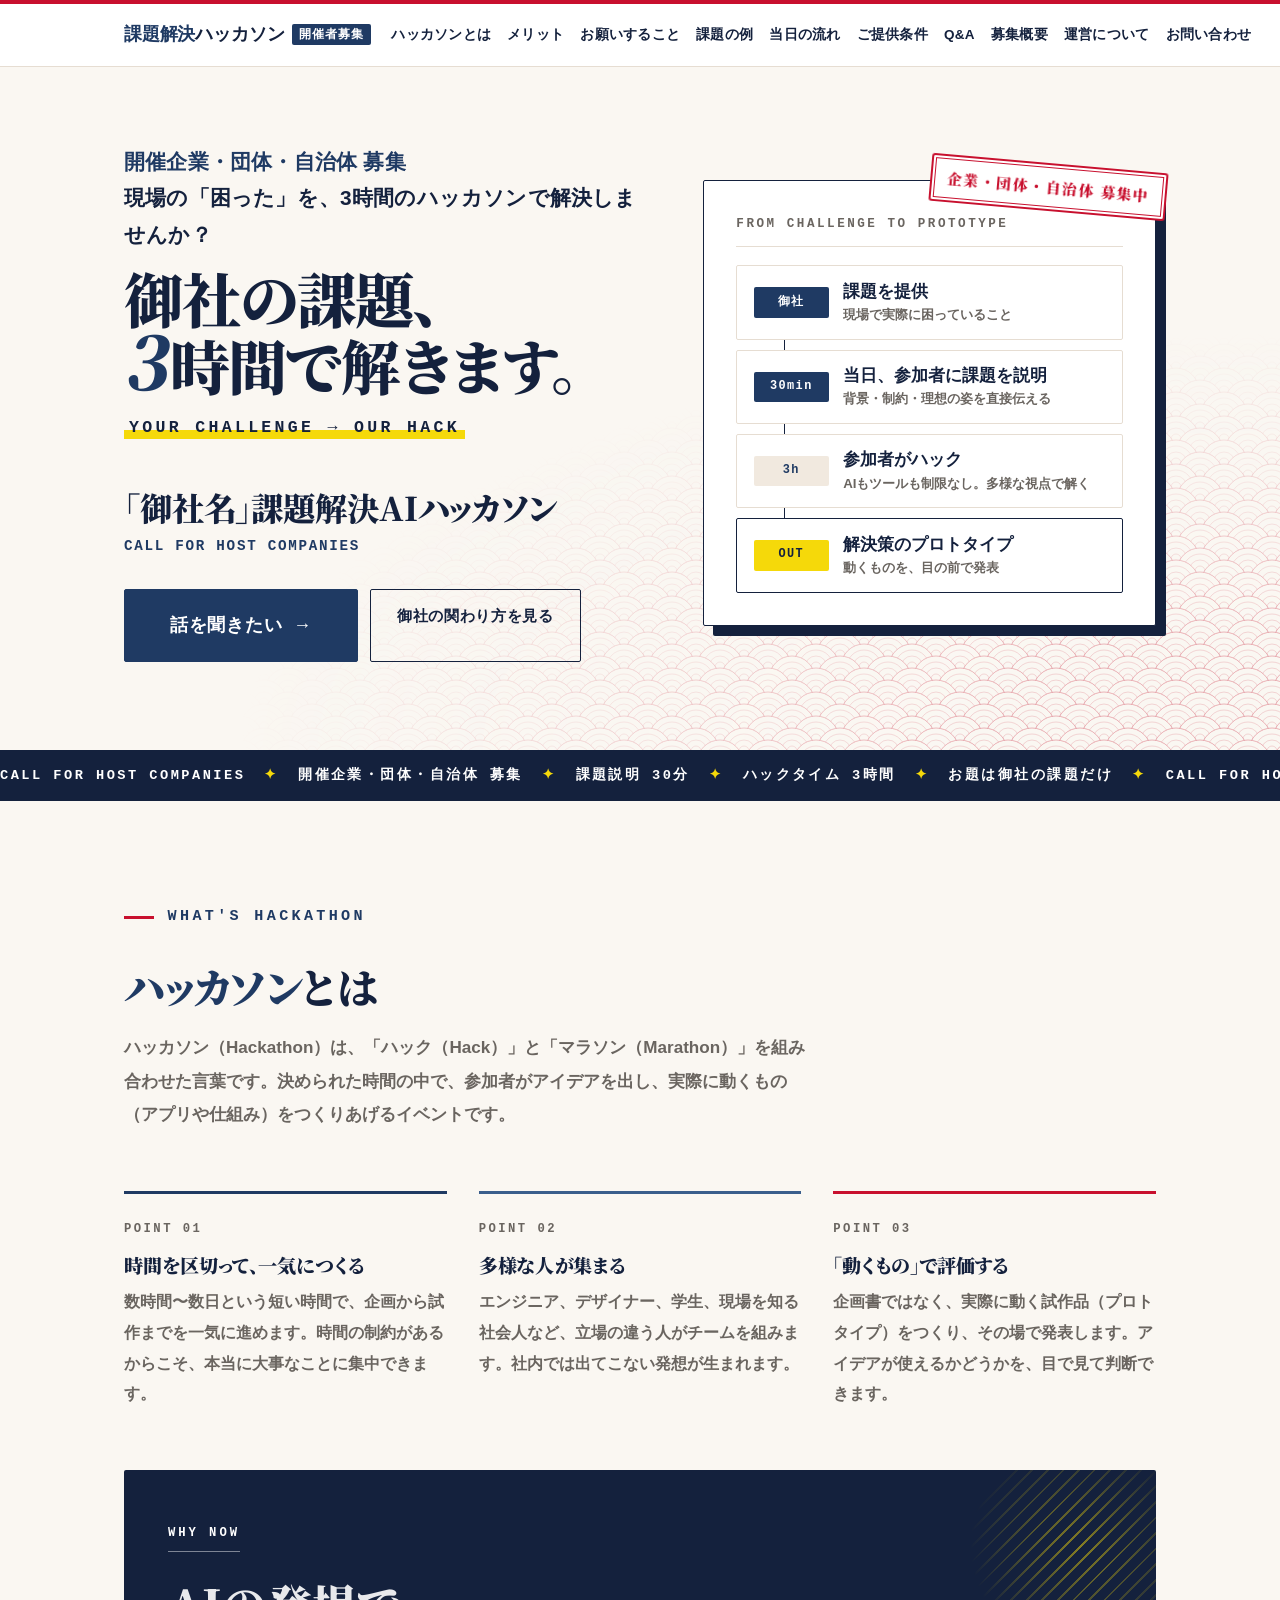
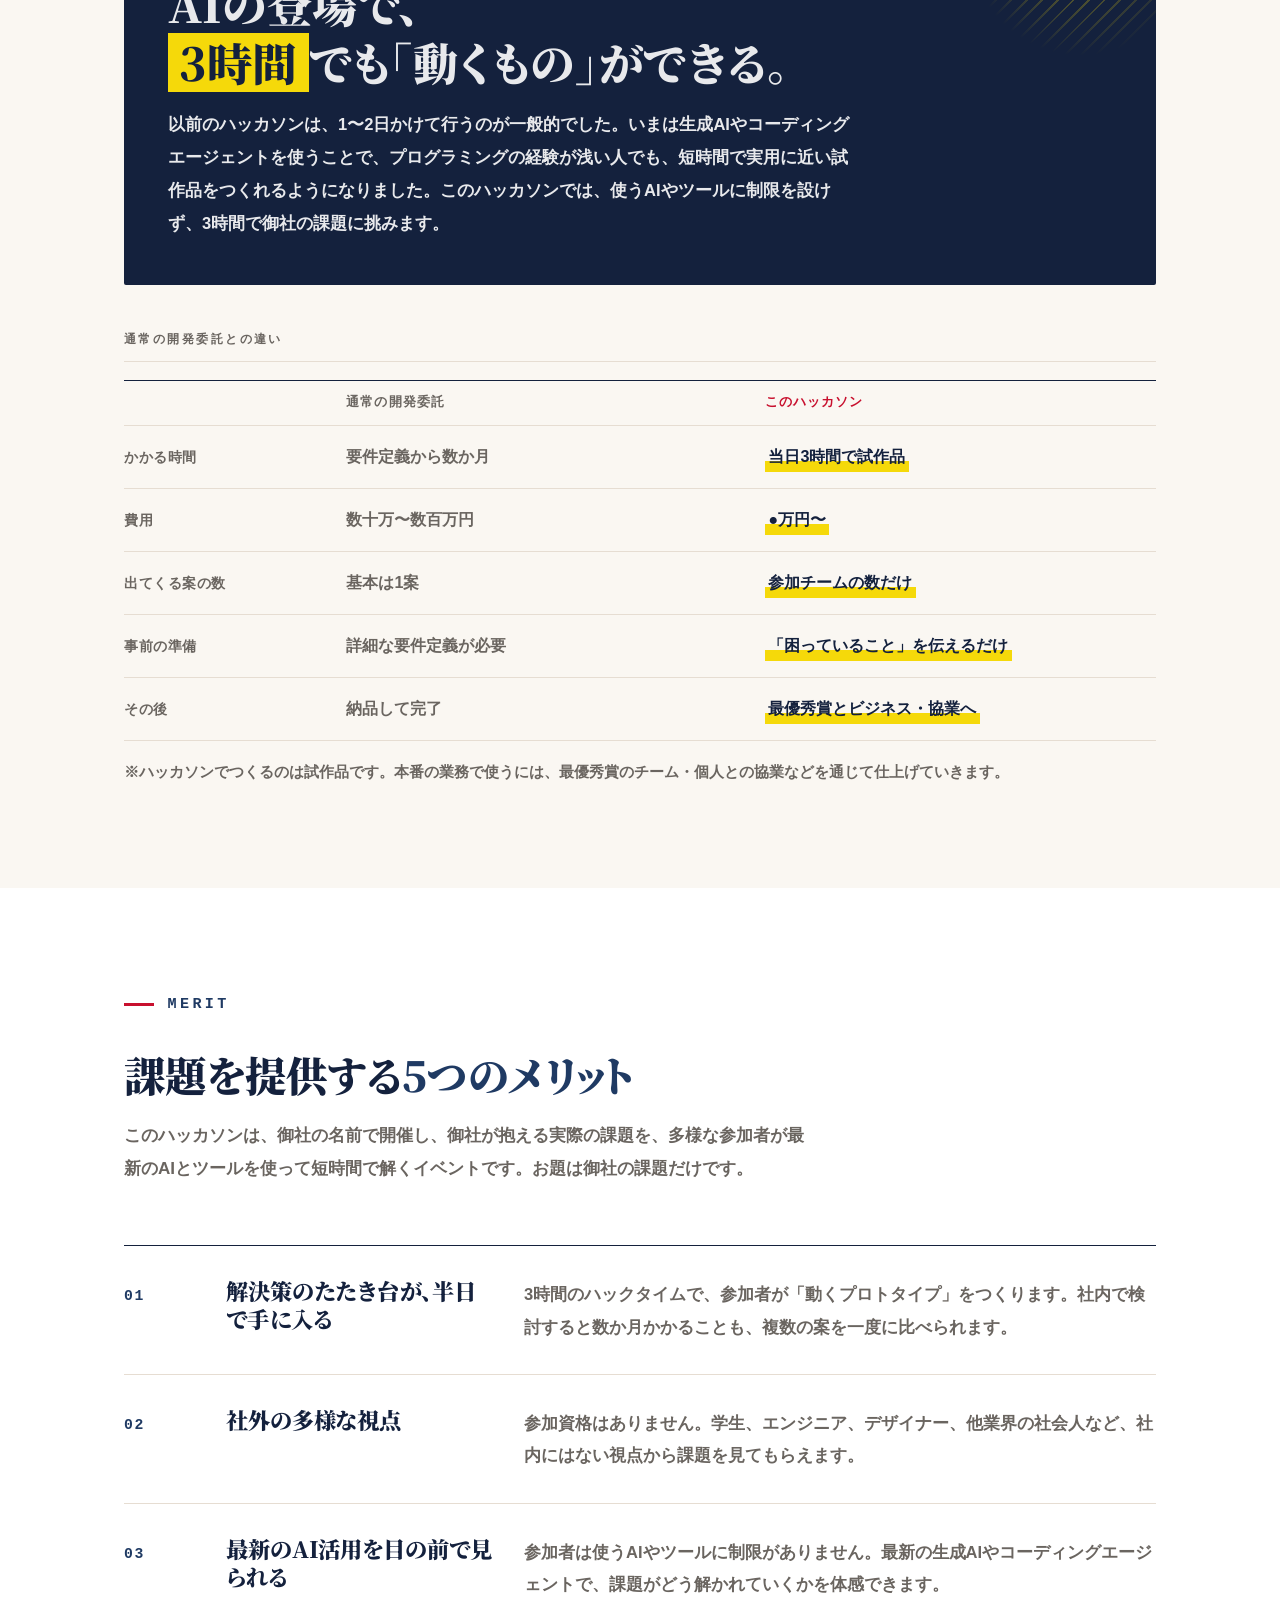
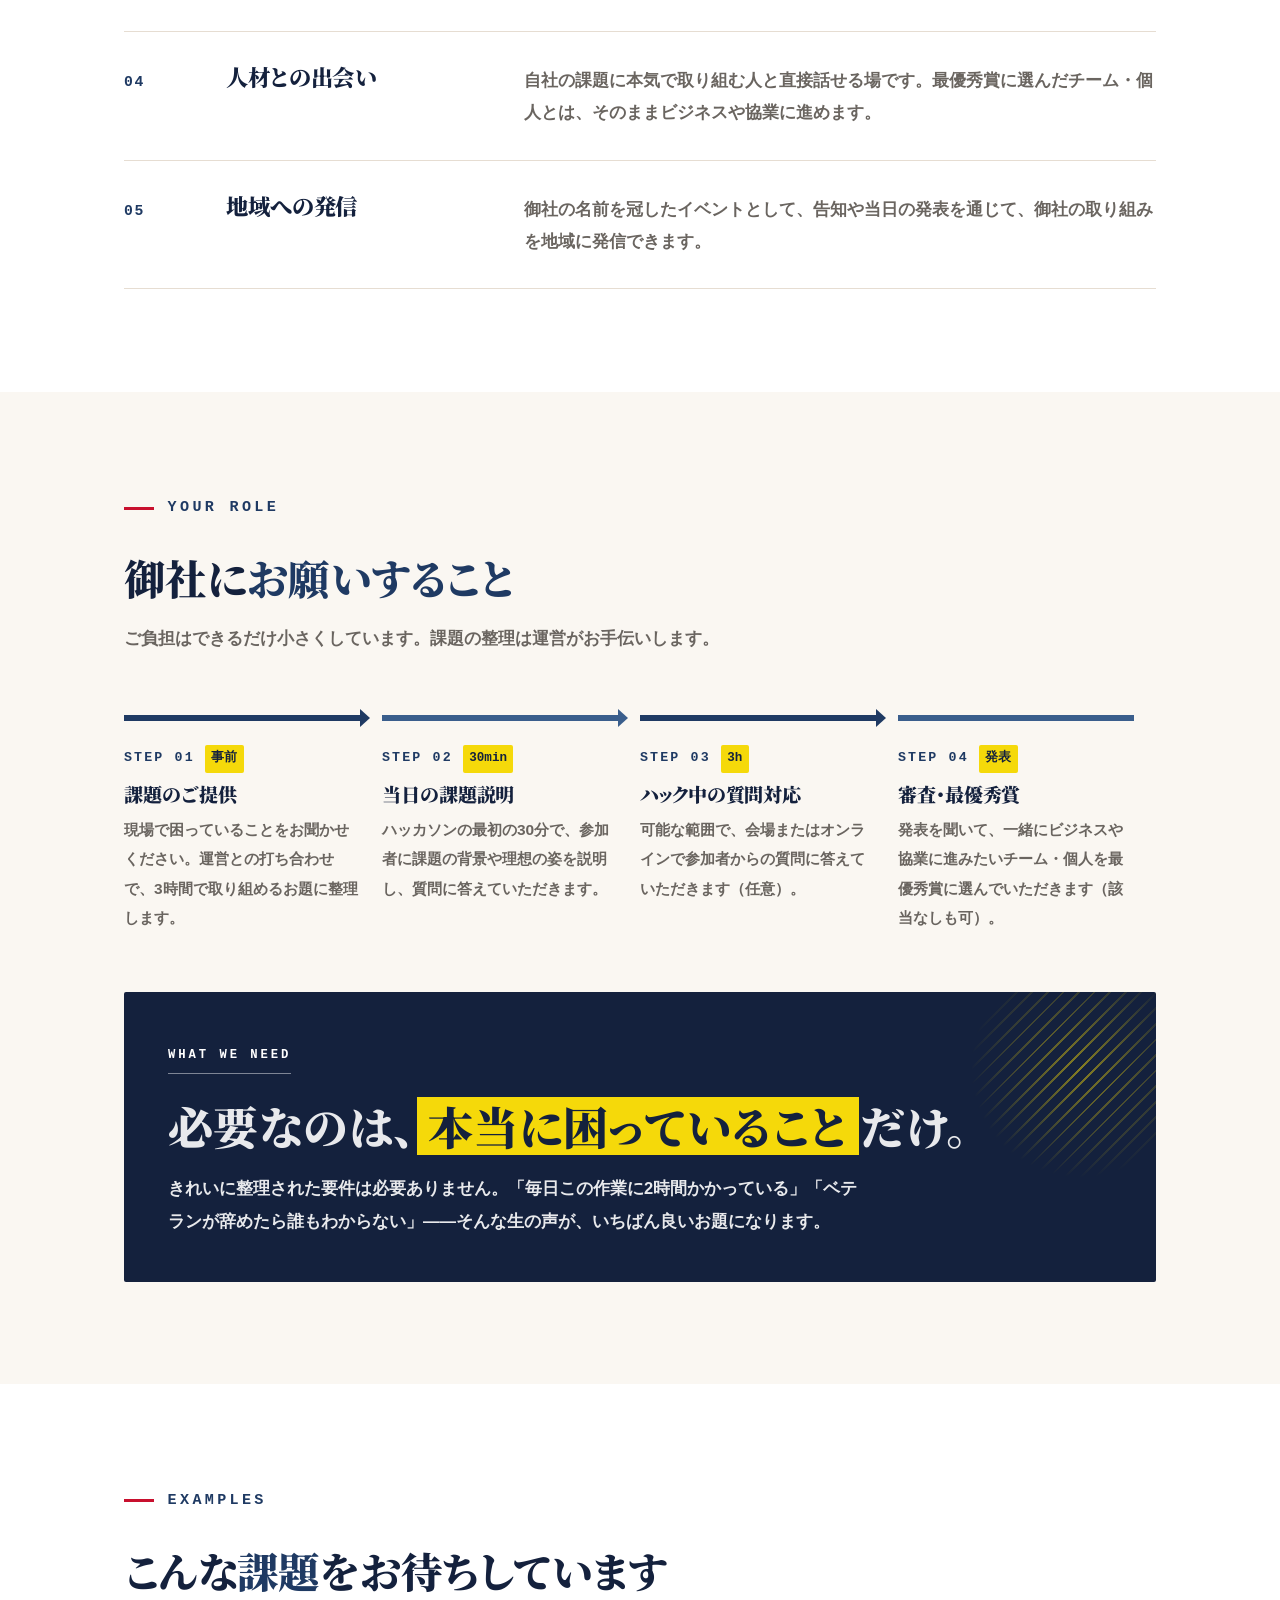
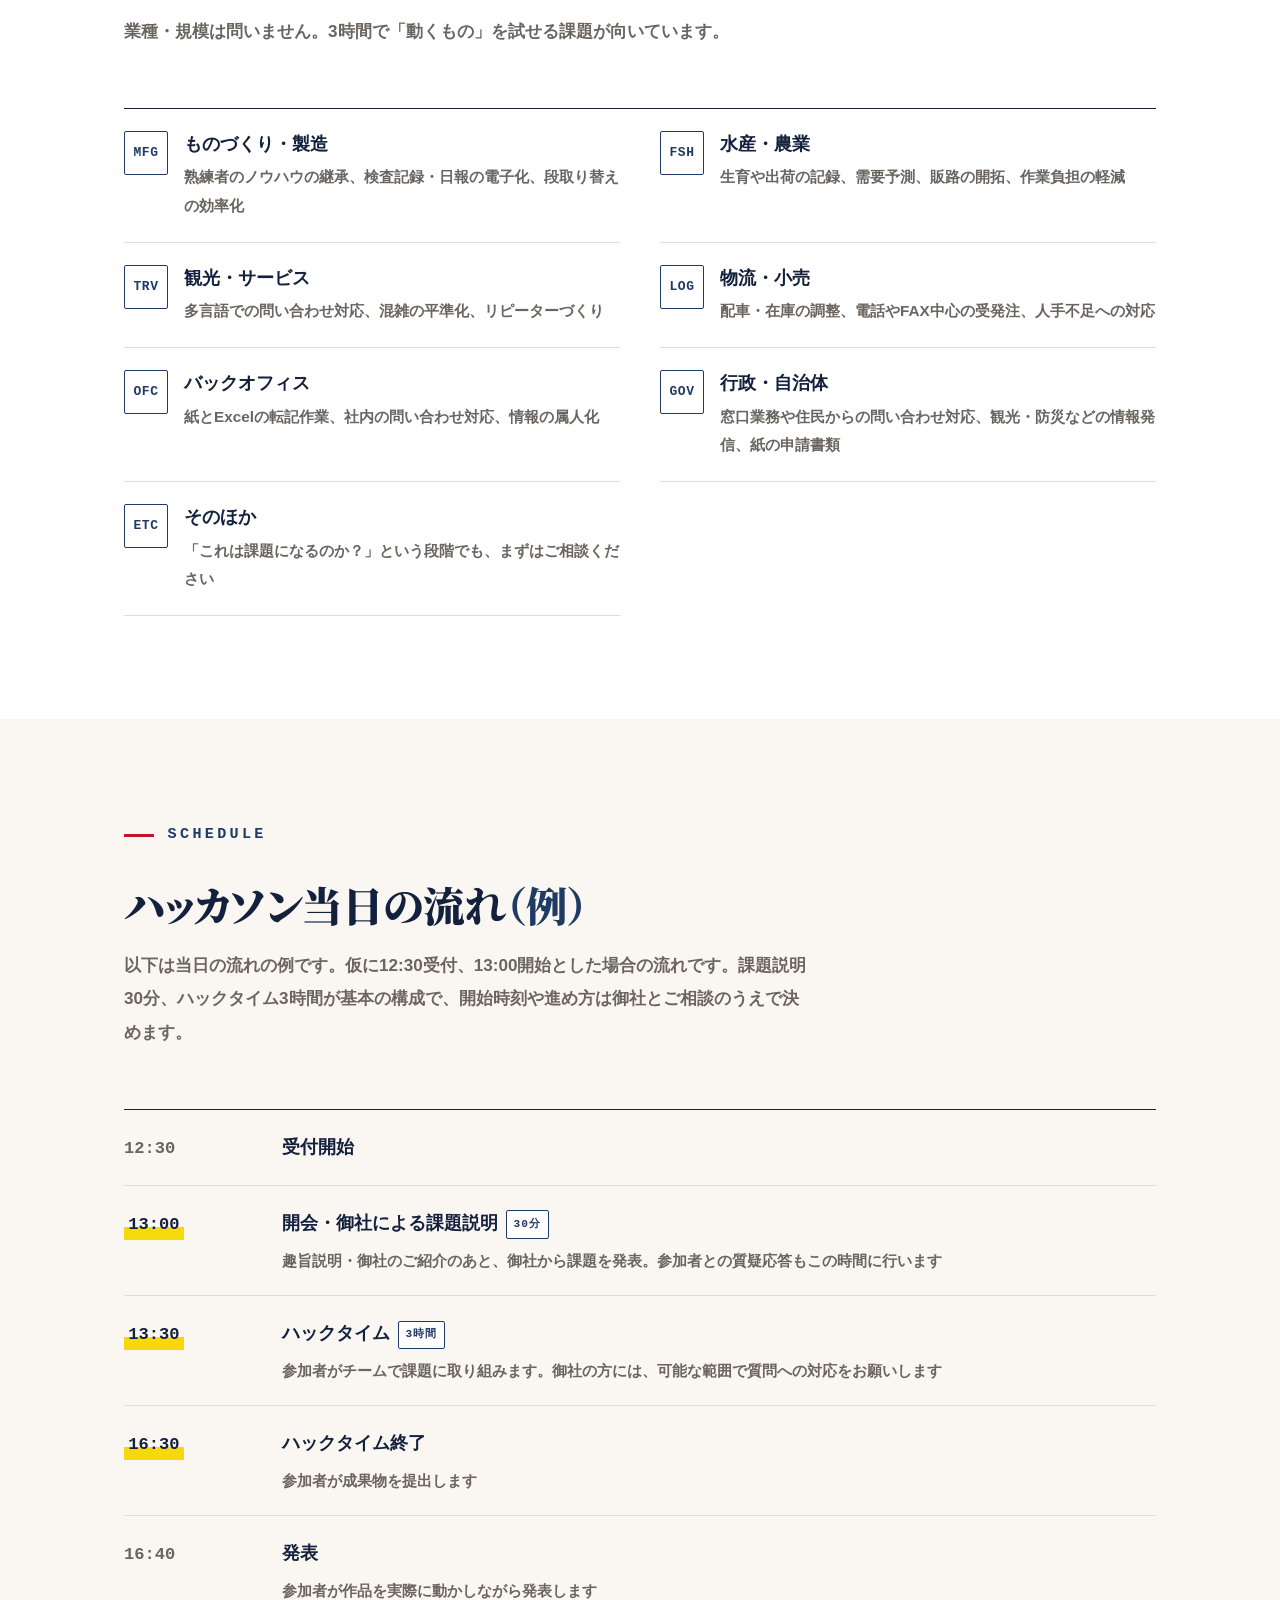
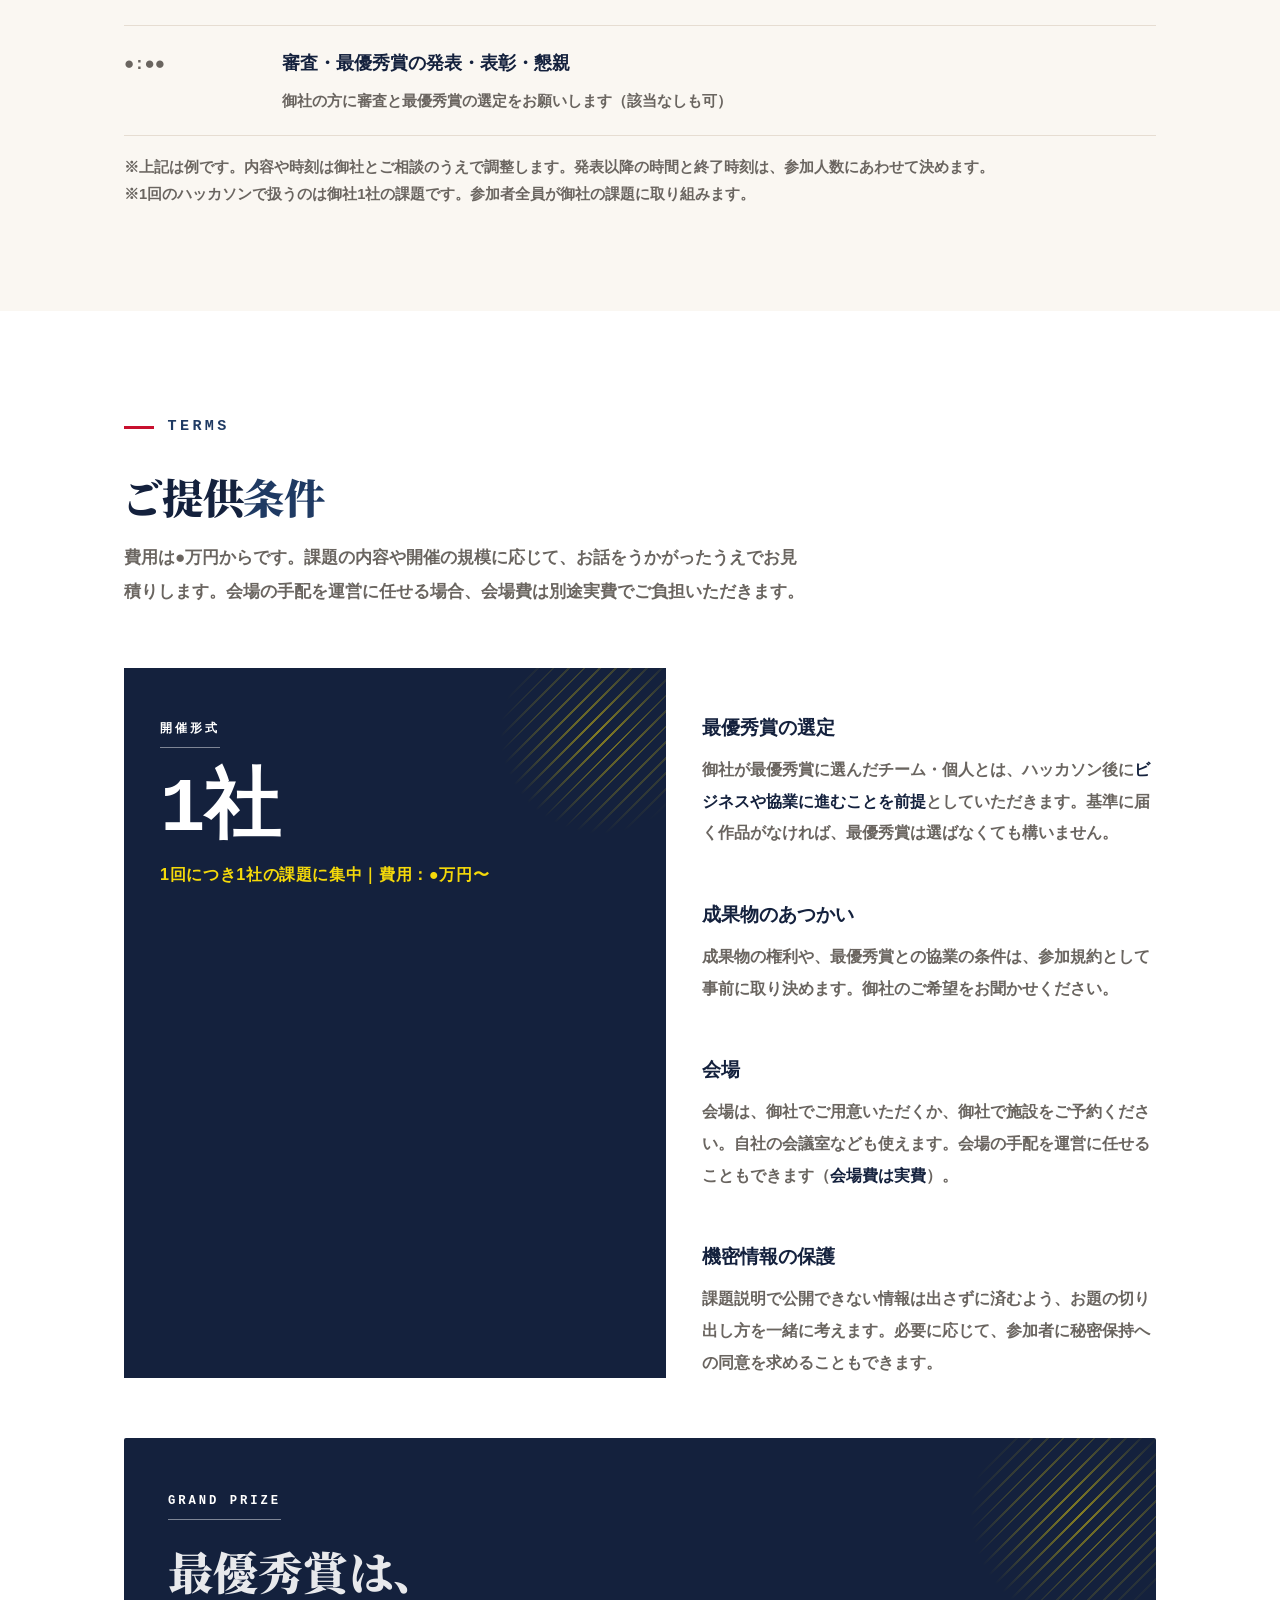
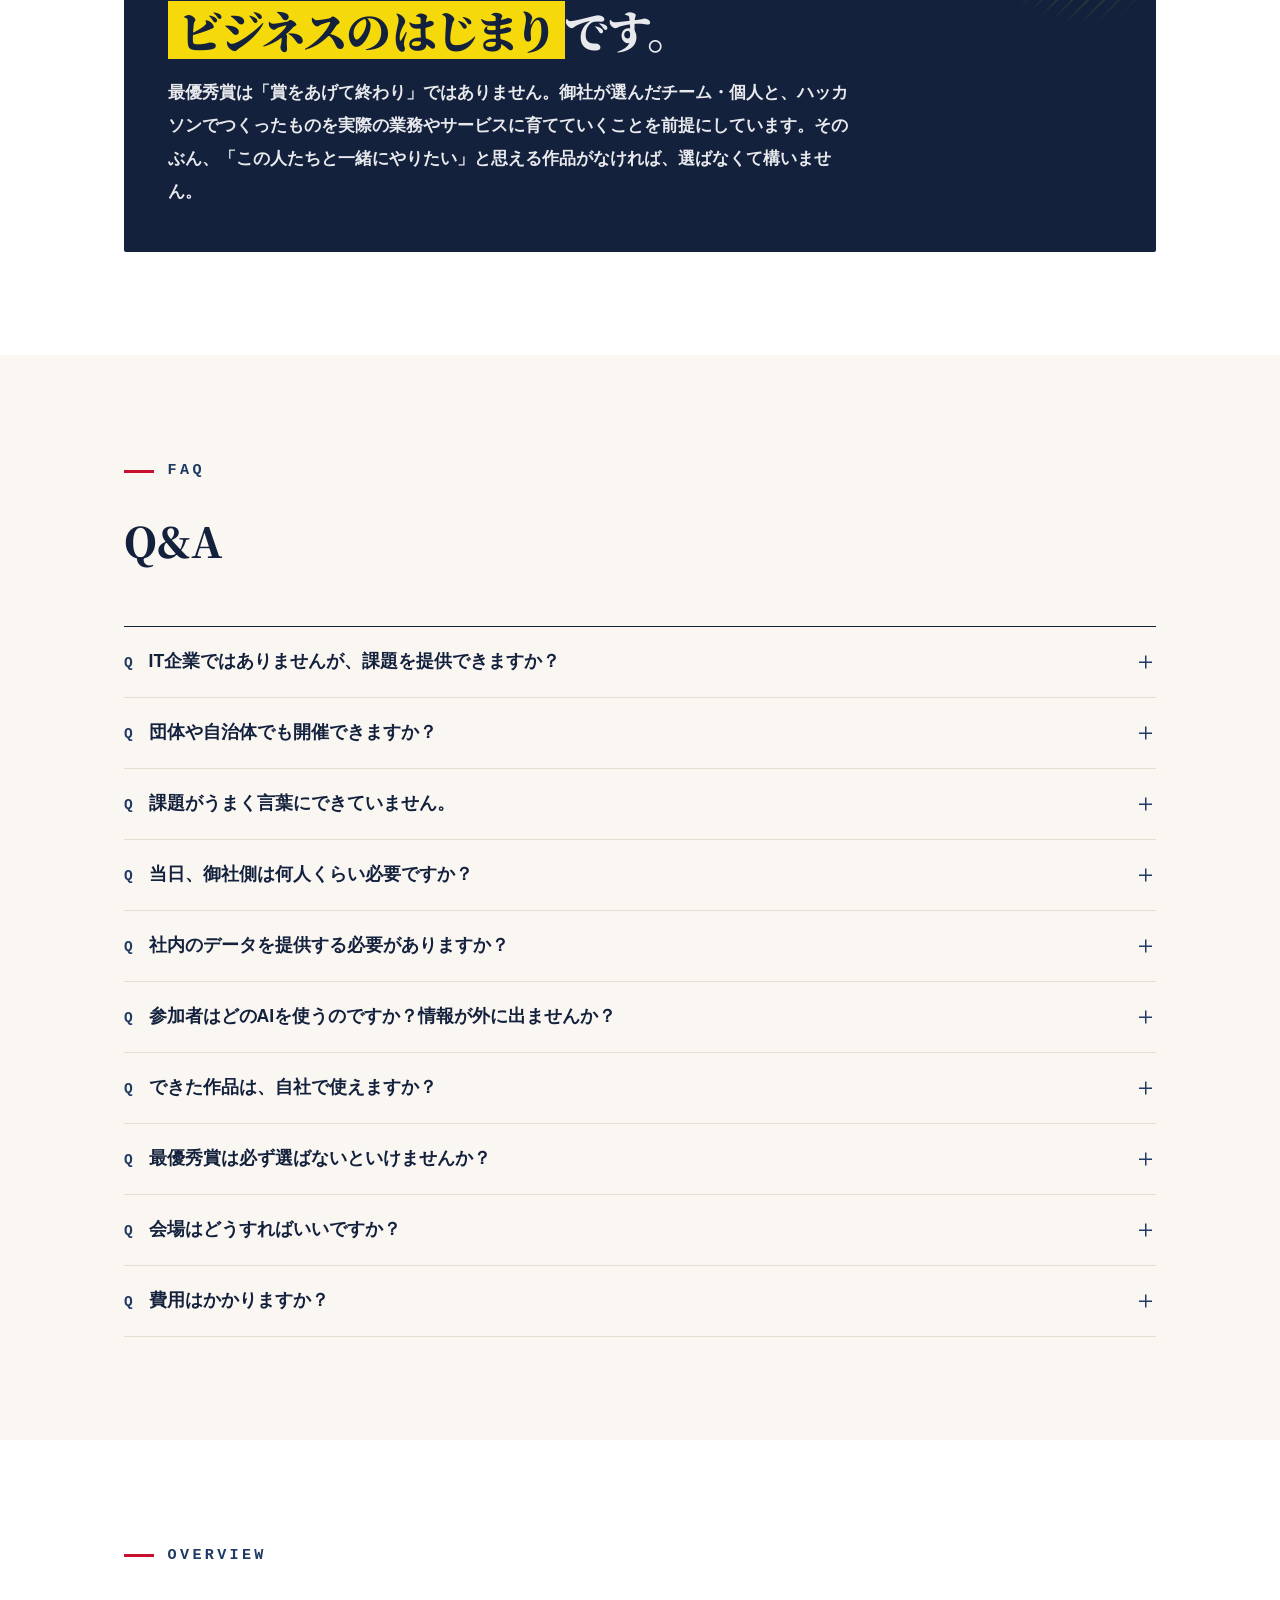
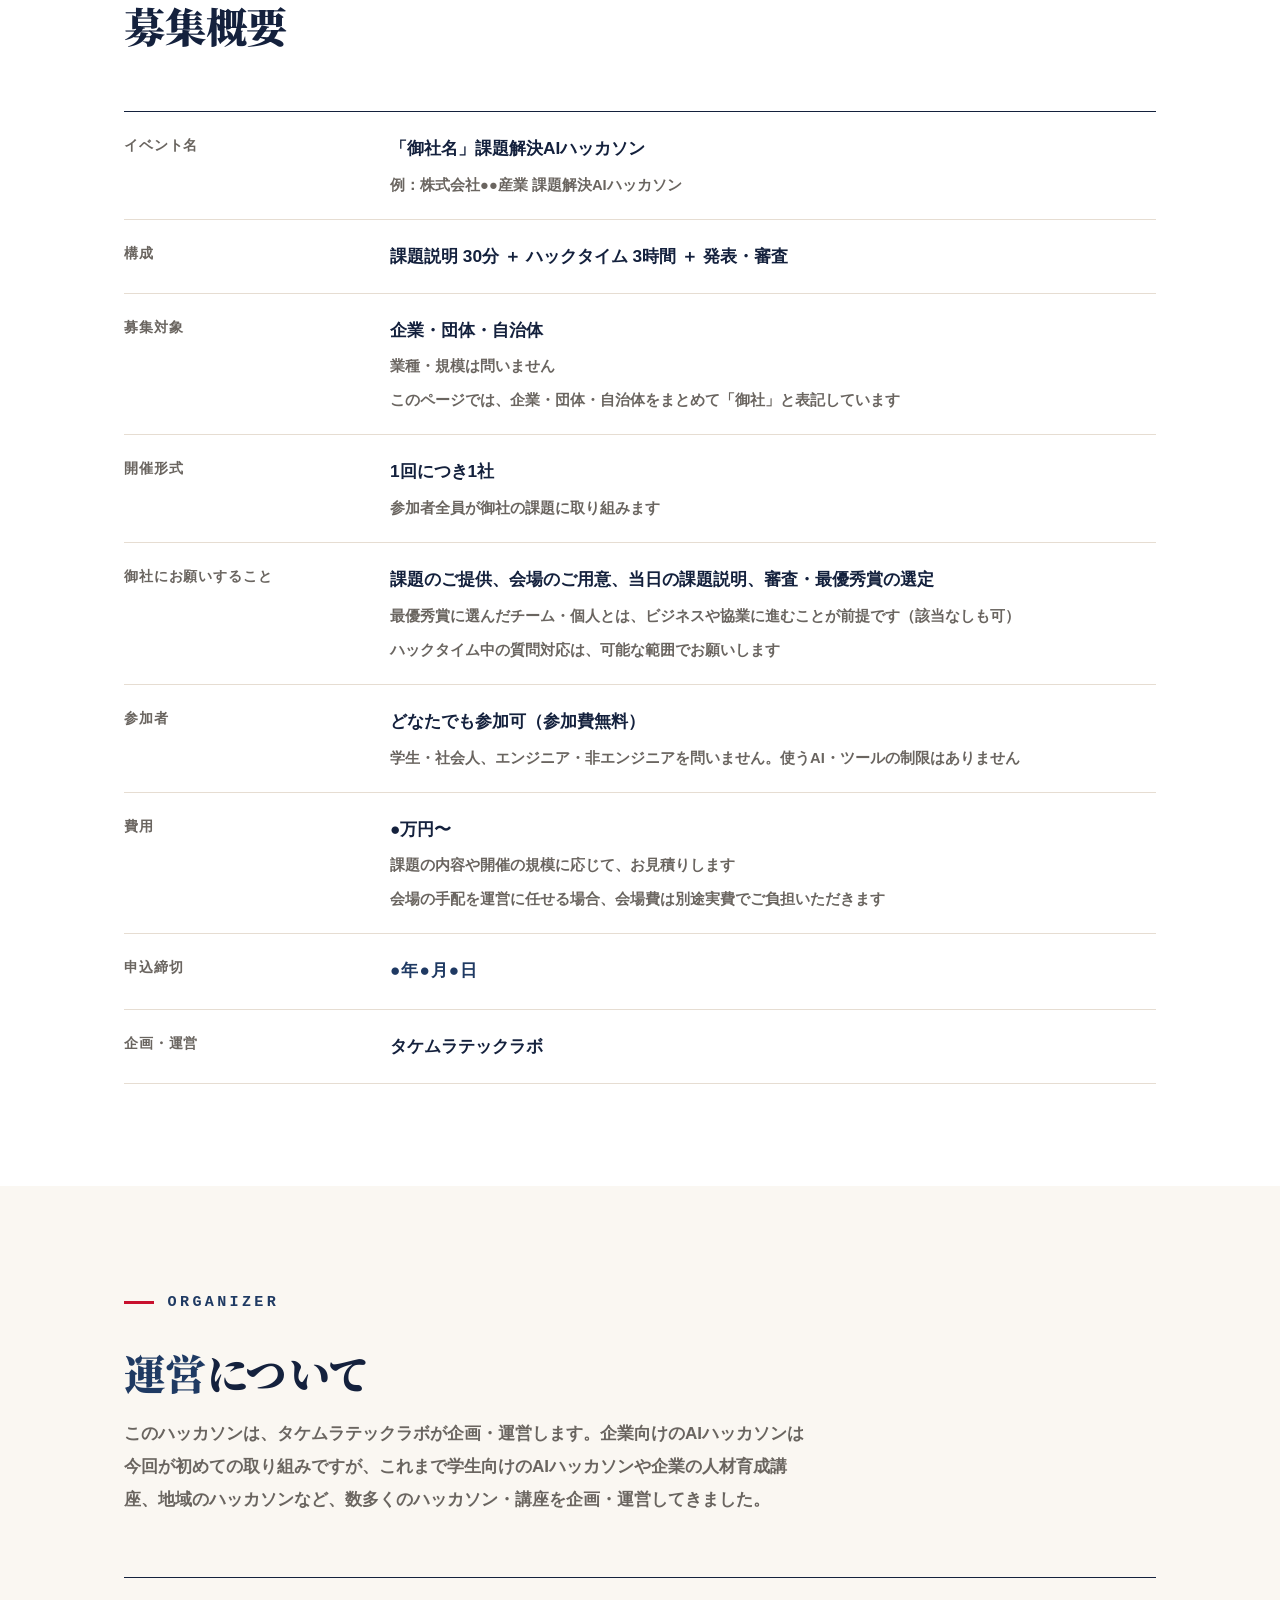
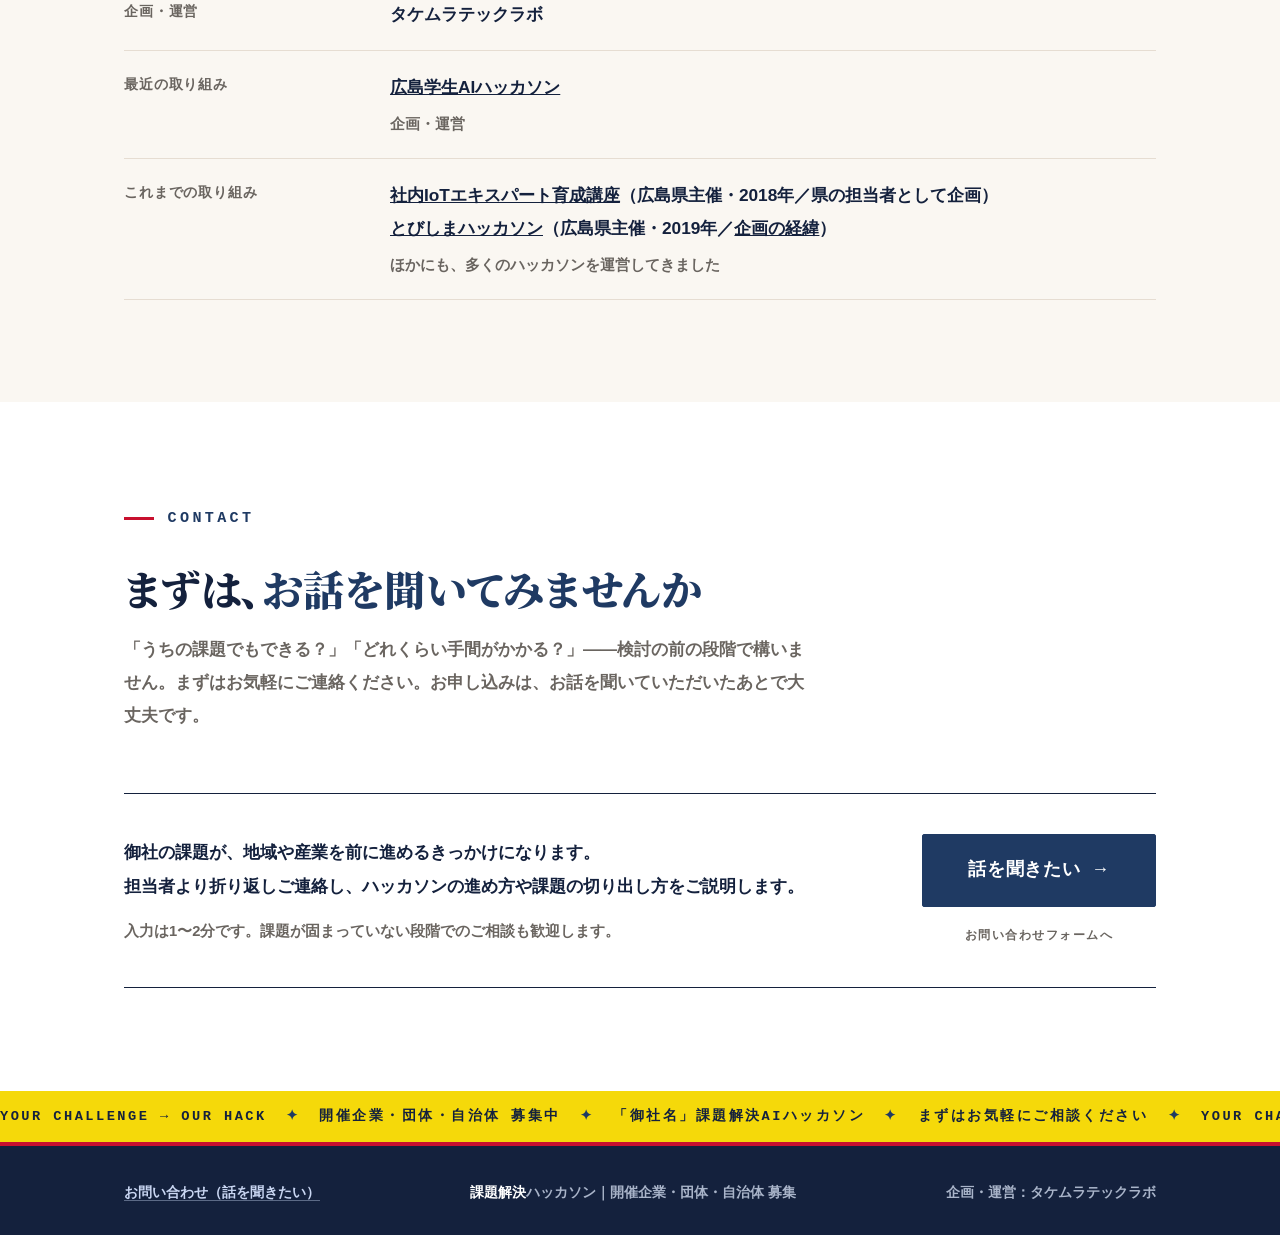
==== index.html @ d4480a85 "名称を「課題解決AIハッカソン」に変更 - 全ページの title / description / og / twitter / JSON-LD と本文表記を更新 - site.webmanifest" ====
<!doctype html>
<html lang="ja">
<head>
<meta charset="utf-8">
<meta name="viewport" content="width=device-width,initial-scale=1">
<title>課題解決AIハッカソン | 開催企業・団体・自治体 募集</title>
<meta name="description" content="御社の課題を、ハッカソンのお題にしませんか。30分の課題説明のあと、AIもツールも自由に使う多様な参加者が、3時間で解決策のプロトタイプをつくります。御社の名前で開催し、お題は御社の課題だけ。開催していただける企業・団体・自治体を募集しています。">
<link rel="canonical" href="https://hackathon.takemura-techlab.com/">
<meta property="og:type" content="website">
<meta property="og:url" content="https://hackathon.takemura-techlab.com/">
<meta property="og:site_name" content="課題解決AIハッカソン">
<meta property="og:title" content="課題解決AIハッカソン | 開催企業・団体・自治体 募集">
<meta property="og:description" content="御社の課題を、3時間で解いてもらいませんか。御社の名前で開催し、お題は御社の課題だけ。開催していただける企業・団体・自治体を募集しています。">
<meta property="og:locale" content="ja_JP">
<meta property="og:image" content="https://hackathon.takemura-techlab.com/assets/og.png">
<meta property="og:image:width" content="1200">
<meta property="og:image:height" content="630">
<meta property="og:image:alt" content="課題解決AIハッカソン｜御社のリアルな課題を、3時間で解く。">
<meta name="twitter:card" content="summary_large_image">
<meta name="twitter:title" content="課題解決AIハッカソン | 開催企業・団体・自治体 募集">
<meta name="twitter:description" content="御社の課題を、3時間で解いてもらいませんか。御社の名前で開催し、お題は御社の課題だけ。開催していただける企業・団体・自治体を募集しています。">
<meta name="twitter:image" content="https://hackathon.takemura-techlab.com/assets/og.png">
<meta name="theme-color" content="#14213D">
<link rel="icon" href="favicon.svg" type="image/svg+xml">
<link rel="icon" href="favicon-32.png" sizes="32x32" type="image/png">
<link rel="apple-touch-icon" href="apple-touch-icon.png">
<link rel="manifest" href="site.webmanifest">
<link rel="preconnect" href="https://fonts.googleapis.com"><link rel="preconnect" href="https://fonts.gstatic.com" crossorigin><link href="https://fonts.googleapis.com/css2?family=Noto+Serif+JP:wght@700;900&display=swap" rel="stylesheet">
<link rel="stylesheet" href="assets/base.css">
<script type="application/ld+json">
{
  "@context": "https://schema.org",
  "@graph": [
    {
      "@type": "WebPage",
      "@id": "https://hackathon.takemura-techlab.com/#webpage",
      "url": "https://hackathon.takemura-techlab.com/",
      "name": "課題解決AIハッカソン | 開催企業・団体・自治体 募集",
      "description": "御社の課題を、ハッカソンのお題にしませんか。30分の課題説明のあと、AIもツールも自由に使う多様な参加者が、3時間で解決策のプロトタイプをつくります。",
      "inLanguage": "ja",
      "isPartOf": {
        "@id": "https://hackathon.takemura-techlab.com/#website"
      },
      "primaryImageOfPage": "https://hackathon.takemura-techlab.com/assets/og.png"
    },
    {
      "@type": "WebSite",
      "@id": "https://hackathon.takemura-techlab.com/#website",
      "url": "https://hackathon.takemura-techlab.com/",
      "name": "課題解決AIハッカソン",
      "description": "企業・団体・自治体のリアルな課題を、3時間で解くハッカソン。開催組織の名前で開催し、お題はその組織の課題だけ。",
      "inLanguage": "ja",
      "publisher": {
        "@id": "https://www.takemura-techlab.com/#organization"
      }
    },
    {
      "@type": "Organization",
      "@id": "https://www.takemura-techlab.com/#organization",
      "name": "タケムラテックラボ",
      "url": "https://www.takemura-techlab.com/",
      "contactPoint": {
        "@type": "ContactPoint",
        "contactType": "課題解決AIハッカソンの開催に関するお問い合わせ",
        "url": "https://docs.google.com/forms/d/e/1FAIpQLSdqF6zTHy1FcrTwisj3spcSjbNSmDsYDBSvg0FKt8h5r3_-IQ/viewform",
        "availableLanguage": [
          "ja"
        ],
        "areaServed": "JP"
      }
    },
    {
      "@type": "Service",
      "@id": "https://hackathon.takemura-techlab.com/#service",
      "name": "課題解決AIハッカソンの企画・運営",
      "serviceType": "ハッカソンの企画・運営",
      "description": "企業・団体・自治体が実際に抱えている課題をお題に、その組織の名前でハッカソンを開催する。30分の課題説明のあと、参加者が3時間で解決策のプロトタイプをつくる。",
      "provider": {
        "@id": "https://www.takemura-techlab.com/#organization"
      },
      "areaServed": {
        "@type": "AdministrativeArea",
        "name": "広島県"
      },
      "audience": {
        "@type": "BusinessAudience",
        "name": "課題を提供する企業・業界団体・NPO・自治体"
      }
    },
    {
      "@type": "FAQPage",
      "@id": "https://hackathon.takemura-techlab.com/#faq",
      "isPartOf": {
        "@id": "https://hackathon.takemura-techlab.com/#webpage"
      },
      "mainEntity": [
        {
          "@type": "Question",
          "name": "IT企業ではありませんが、課題を提供できますか？",
          "acceptedAnswer": {
            "@type": "Answer",
            "text": "できます。むしろITやAIとの接点がまだ少ない現場の課題こそ歓迎します。製造、水産・農業、観光、物流、小売など、業種は問いません。"
          }
        },
        {
          "@type": "Question",
          "name": "団体や自治体でも開催できますか？",
          "acceptedAnswer": {
            "@type": "Answer",
            "text": "できます。企業だけでなく、業界団体・NPOなどの団体や、自治体も対象です。窓口業務や住民からの問い合わせ対応、地域の情報発信など、行政や地域の課題もお題になります。進め方や最優秀賞との協業の形は、組織のルールにあわせてご相談ください。"
          }
        },
        {
          "@type": "Question",
          "name": "課題がうまく言葉にできていません。",
          "acceptedAnswer": {
            "@type": "Answer",
            "text": "大丈夫です。運営が事前にお話をうかがい、3時間で取り組めるお題に一緒に整理します。「こんなことで困っている」というレベルでご相談ください。"
          }
        },
        {
          "@type": "Question",
          "name": "当日、御社側は何人くらい必要ですか？",
          "acceptedAnswer": {
            "@type": "Answer",
            "text": "課題説明と審査を担当する方が1〜2名いらっしゃれば十分です。現場をよく知る方にお越しいただけると、参加者の質問に的確に答えられます。"
          }
        },
        {
          "@type": "Question",
          "name": "社内のデータを提供する必要がありますか？",
          "acceptedAnswer": {
            "@type": "Answer",
            "text": "必須ではありません。サンプルデータやダミーデータでも取り組めるお題にできます。実データを提供していただく場合は、あつかいのルールを事前に取り決め、参加者に周知します。"
          }
        },
        {
          "@type": "Question",
          "name": "参加者はどのAIを使うのですか？情報が外に出ませんか？",
          "acceptedAnswer": {
            "@type": "Answer",
            "text": "参加者が使うAI・ツールに制限はありません。そのため、外部のAIサービスに入力されては困る情報は、課題説明やデータに含めないようお願いしています。お題の切り出し方は運営が一緒に考えます。"
          }
        }
      ]
    }
  ]
}
</script>
<style>
  /* 企業向け：瀬戸内の藍を主役に、朱は判子と罫の差し色だけ */
  :root{
    --main:#1F3A63;
    --main-deep:#14213D;
    --main-mid:#3A5E8C;
  }
  .catch{font-size:clamp(1.9rem,7vw,3.3rem)}
  .catch .nb{display:inline-block}
  /* 通常の開発委託との比較表 */
  .cmp{margin-top:18px;border-top:1px solid var(--ink-strong)}
  .cmp-row{display:grid;grid-template-columns:7.5em 1fr 1fr;gap:0 16px;padding:14px 0;
    border-bottom:1px solid var(--rule);align-items:baseline;font-size:.9rem}
  @media(min-width:720px){.cmp-row{grid-template-columns:12em 1fr 1fr;gap:0 28px;padding:16px 0}}
  .cmp-row [role=rowheader]{font-size:.78rem;font-weight:800;color:var(--muted);letter-spacing:.04em}
  .cmp-row [role=cell]{font-weight:700;color:var(--muted)}
  .cmp-row .hl{font-weight:900;color:var(--ink-strong)}
  .cmp-row [role=cell].hl{background:linear-gradient(transparent 62%,var(--accent) 62%);justify-self:start;padding:0 .2em}
  .cmp-head{padding:10px 0}
  .cmp-head span{font-family:var(--mono);font-size:.72rem;font-weight:700;letter-spacing:.08em;color:var(--muted)}
  .cmp-head .hl{color:var(--shu)}
  /* 課題が解決策になるまでの図 */
  .flowfig{margin:18px 0 0;padding:0;list-style:none;display:grid;gap:10px}
  .flowfig li{display:grid;grid-template-columns:4.2em 1fr;align-items:center;gap:14px;
    border:1px solid var(--rule);border-radius:2px;padding:.75em .9em;position:relative}
  .flowfig li + li::before{content:"";position:absolute;left:2.6em;top:-11px;width:1px;height:10px;
    background:var(--ink-strong)}
  .flowfig .who{font-family:var(--mono);font-size:.66rem;font-weight:700;letter-spacing:.12em;
    text-align:center;padding:.35em 0;border-radius:2px;background:var(--tint-alt);color:var(--main)}
  .flowfig li.you .who{background:var(--main);color:#fff}
  .flowfig li.out{border-color:var(--ink-strong)}
  .flowfig li.out .who{background:var(--accent);color:var(--on-accent)}
  .flowfig b{display:block;font-size:.92rem;font-weight:900;color:var(--ink-strong);line-height:1.45}
  .flowfig small{display:block;font-size:.74rem;font-weight:700;color:var(--muted);line-height:1.6}
</style>
</head>
<body>

<div class="lp">

  <header class="bar">
    <div class="wrap">
      <a class="brand" href="#top"><span class="o">課題解決</span>ハッカソン<small>開催者募集</small></a>
      <nav class="nav" aria-label="ページ内ナビゲーション">
        <a href="#about">ハッカソンとは</a>
        <a href="#merit">メリット</a>
        <a href="#role">お願いすること</a>
        <a href="#examples">課題の例</a>
        <a href="#flow">当日の流れ</a>
        <a href="#plan">ご提供条件</a>
        <a href="#faq">Q&amp;A</a>
        <a href="#overview">募集概要</a>
        <a href="#organizer">運営について</a>
        <a href="#contact">お問い合わせ</a>
      </nav>
      <details class="menu">
        <summary aria-label="メニュー"><span class="ico" aria-hidden="true"></span></summary>
        <nav class="menu-panel" aria-label="ページ内ナビゲーション（メニュー）">
          <a href="#about">ハッカソンとは</a>
        <a href="#merit">メリット</a>
          <a href="#role">お願いすること</a>
          <a href="#examples">課題の例</a>
          <a href="#flow">当日の流れ</a>
          <a href="#plan">ご提供条件</a>
          <a href="#faq">Q&amp;A</a>
          <a href="#overview">募集概要</a>
          <a href="#organizer">運営について</a>
          <a href="#contact">お問い合わせ</a>
        </nav>
      </details>
    </div>
    <div class="progress" aria-hidden="true"></div>
  </header>

  <!-- ============ HERO ============ -->
  <section class="hero" id="top">
    <div class="wrap">
      <div class="hero-grid">
        <div class="hero-copy">
          <p class="kicker">開催企業・団体・自治体 募集<br><span class="b2">現場の「困った」を、3時間のハッカソンで解決しませんか？</span></p>
          <h1>
            <span class="catch">
              <span class="l">御社の課題、</span>
              <span class="l"><span class="hl">3</span>時間で<span class="nb">解きます。</span></span>
            </span>
            <span class="run">YOUR CHALLENGE → OUR HACK</span>
            <span class="ev"><span class="nb">「御社名」</span><span class="nb">課題解決AIハッカソン</span><span class="en">CALL FOR HOST COMPANIES</span></span>
          </h1>
          <div class="btns">
            <a class="btn big" href="#contact">話を聞きたい</a>
            <a class="btn sub" href="#role">御社の関わり方を見る</a>
          </div>
        </div>
        <div class="hero-art" aria-label="課題が解決策になるまで">
          <span class="stamp">企業・団体・自治体 募集中</span>
          <div class="cap">From Challenge to Prototype</div>
          <ol class="flowfig">
            <li class="you"><span class="who">御社</span><div><b>課題を提供</b><small>現場で実際に困っていること</small></div></li>
            <li class="you"><span class="who">30min</span><div><b>当日、参加者に課題を説明</b><small>背景・制約・理想の姿を直接伝える</small></div></li>
            <li><span class="who">3h</span><div><b>参加者がハック</b><small>AIもツールも制限なし。多様な視点で解く</small></div></li>
            <li class="out"><span class="who">OUT</span><div><b>解決策のプロトタイプ</b><small>動くものを、目の前で発表</small></div></li>
          </ol>
        </div>
      </div>
    </div>
  </section>

  <div class="ticker" aria-hidden="true">
    <div class="ticker-in">
      <span class="tk">CALL FOR HOST COMPANIES<b>✦</b>開催企業・団体・自治体 募集<b>✦</b>課題説明 30分<b>✦</b>ハックタイム 3時間<b>✦</b>お題は御社の課題だけ<b>✦</b></span>
      <span class="tk">CALL FOR HOST COMPANIES<b>✦</b>開催企業・団体・自治体 募集<b>✦</b>課題説明 30分<b>✦</b>ハックタイム 3時間<b>✦</b>お題は御社の課題だけ<b>✦</b></span>
    </div>
  </div>

  <!-- ============ WHAT IS HACKATHON ============ -->
  <section class="alt" id="about">
    <div class="wrap">
      <div class="sec-head">
        <span class="en">What's Hackathon</span>
        <h2><span class="em">ハッカソン</span>とは</h2>
        <p>ハッカソン（Hackathon）は、「ハック（Hack）」と「マラソン（Marathon）」を組み合わせた言葉です。決められた時間の中で、参加者がアイデアを出し、実際に動くもの（アプリや仕組み）をつくりあげるイベントです。</p>
      </div>

      <div class="cards">
        <div class="card" style="--cc:var(--main)"><span class="k">POINT 01</span><h3>時間を区切って、一気につくる</h3><p>数時間〜数日という短い時間で、企画から試作までを一気に進めます。時間の制約があるからこそ、本当に大事なことに集中できます。</p></div>
        <div class="card" style="--cc:var(--main-mid)"><span class="k">POINT 02</span><h3>多様な人が集まる</h3><p>エンジニア、デザイナー、学生、現場を知る社会人など、立場の違う人がチームを組みます。社内では出てこない発想が生まれます。</p></div>
        <div class="card" style="--cc:var(--shu)"><span class="k">POINT 03</span><h3>「動くもの」で評価する</h3><p>企画書ではなく、実際に動く試作品（プロトタイプ）をつくり、その場で発表します。アイデアが使えるかどうかを、目で見て判断できます。</p></div>
      </div>

      <div class="statement">
        <span class="lab">WHY NOW</span>
        <p class="big">AIの登場で、<br><span class="w">3時間</span>でも「動くもの」ができる。</p>
        <p>以前のハッカソンは、1〜2日かけて行うのが一般的でした。いまは生成AIやコーディングエージェントを使うことで、プログラミングの経験が浅い人でも、短時間で実用に近い試作品をつくれるようになりました。このハッカソンでは、使うAIやツールに制限を設けず、3時間で御社の課題に挑みます。</p>
      </div>

      <div class="sub-h">通常の開発委託との違い</div>
      <div class="cmp" role="table" aria-label="通常の開発委託とハッカソンの比較">
        <div class="cmp-row cmp-head" role="row"><span role="columnheader"></span><span role="columnheader">通常の開発委託</span><span role="columnheader" class="hl">このハッカソン</span></div>
        <div class="cmp-row" role="row"><span role="rowheader">かかる時間</span><span role="cell">要件定義から数か月</span><span role="cell" class="hl">当日3時間で試作品</span></div>
        <div class="cmp-row" role="row"><span role="rowheader">費用</span><span role="cell">数十万〜数百万円</span><span role="cell" class="hl">●万円〜</span></div>
        <div class="cmp-row" role="row"><span role="rowheader">出てくる案の数</span><span role="cell">基本は1案</span><span role="cell" class="hl">参加チームの数だけ</span></div>
        <div class="cmp-row" role="row"><span role="rowheader">事前の準備</span><span role="cell">詳細な要件定義が必要</span><span role="cell" class="hl">「困っていること」を伝えるだけ</span></div>
        <div class="cmp-row" role="row"><span role="rowheader">その後</span><span role="cell">納品して完了</span><span role="cell" class="hl">最優秀賞とビジネス・協業へ</span></div>
      </div>
      <p class="tt-note">※ハッカソンでつくるのは試作品です。本番の業務で使うには、最優秀賞のチーム・個人との協業などを通じて仕上げていきます。</p>
    </div>
  </section>

  <!-- ============ MERIT ============ -->
  <section id="merit">
    <div class="wrap">
      <div class="sec-head">
        <span class="en">Merit</span>
        <h2>課題を提供する<span class="em">5つのメリット</span></h2>
        <p>このハッカソンは、御社の名前で開催し、御社が抱える実際の課題を、多様な参加者が最新のAIとツールを使って短時間で解くイベントです。お題は御社の課題だけです。</p>
      </div>
      <div class="feats">
        <div class="feat">
          <span class="n">01</span>
          <h3>解決策のたたき台が、半日で手に入る</h3>
          <p>3時間のハックタイムで、参加者が「動くプロトタイプ」をつくります。社内で検討すると数か月かかることも、複数の案を一度に比べられます。</p>
        </div>
        <div class="feat">
          <span class="n">02</span>
          <h3>社外の多様な視点</h3>
          <p>参加資格はありません。学生、エンジニア、デザイナー、他業界の社会人など、社内にはない視点から課題を見てもらえます。</p>
        </div>
        <div class="feat">
          <span class="n">03</span>
          <h3>最新のAI活用を目の前で見られる</h3>
          <p>参加者は使うAIやツールに制限がありません。最新の生成AIやコーディングエージェントで、課題がどう解かれていくかを体感できます。</p>
        </div>
        <div class="feat">
          <span class="n">04</span>
          <h3>人材との出会い</h3>
          <p>自社の課題に本気で取り組む人と直接話せる場です。最優秀賞に選んだチーム・個人とは、そのままビジネスや協業に進めます。</p>
        </div>
        <div class="feat">
          <span class="n">05</span>
          <h3>地域への発信</h3>
          <p>御社の名前を冠したイベントとして、告知や当日の発表を通じて、御社の取り組みを地域に発信できます。</p>
        </div>
      </div>
    </div>
  </section>

  <!-- ============ ROLE ============ -->
  <section class="alt" id="role">
    <div class="wrap">
      <div class="sec-head">
        <span class="en">Your Role</span>
        <h2>御社に<span class="em">お願いすること</span></h2>
        <p>ご負担はできるだけ小さくしています。課題の整理は運営がお手伝いします。</p>
      </div>
      <div class="steps" style="--cols:4">
        <div class="step"><span class="bar-top"></span><span class="no">STEP 01</span><span class="dur">事前</span><h3>課題のご提供</h3><p>現場で困っていることをお聞かせください。運営との打ち合わせで、3時間で取り組めるお題に整理します。</p></div>
        <div class="step"><span class="bar-top"></span><span class="no">STEP 02</span><span class="dur">30min</span><h3>当日の課題説明</h3><p>ハッカソンの最初の30分で、参加者に課題の背景や理想の姿を説明し、質問に答えていただきます。</p></div>
        <div class="step"><span class="bar-top"></span><span class="no">STEP 03</span><span class="dur">3h</span><h3>ハック中の質問対応</h3><p>可能な範囲で、会場またはオンラインで参加者からの質問に答えていただきます（任意）。</p></div>
        <div class="step"><span class="bar-top"></span><span class="no">STEP 04</span><span class="dur">発表</span><h3>審査・最優秀賞</h3><p>発表を聞いて、一緒にビジネスや協業に進みたいチーム・個人を最優秀賞に選んでいただきます（該当なしも可）。</p></div>
      </div>

      <div class="statement">
        <span class="lab">WHAT WE NEED</span>
        <p class="big">必要なのは、<span class="w">本当に困っていること</span>だけ。</p>
        <p>きれいに整理された要件は必要ありません。「毎日この作業に2時間かかっている」「ベテランが辞めたら誰もわからない」——そんな生の声が、いちばん良いお題になります。</p>
      </div>
    </div>
  </section>

  <!-- ============ EXAMPLES ============ -->
  <section id="examples">
    <div class="wrap">
      <div class="sec-head">
        <span class="en">Examples</span>
        <h2>こんな<span class="em">課題</span>をお待ちしています</h2>
        <p>業種・規模は問いません。3時間で「動くもの」を試せる課題が向いています。</p>
      </div>
      <div class="inds">
        <div class="ind"><span class="ic">MFG</span><div><b>ものづくり・製造</b><p>熟練者のノウハウの継承、検査記録・日報の電子化、段取り替えの効率化</p></div></div>
        <div class="ind"><span class="ic">FSH</span><div><b>水産・農業</b><p>生育や出荷の記録、需要予測、販路の開拓、作業負担の軽減</p></div></div>
        <div class="ind"><span class="ic">TRV</span><div><b>観光・サービス</b><p>多言語での問い合わせ対応、混雑の平準化、リピーターづくり</p></div></div>
        <div class="ind"><span class="ic">LOG</span><div><b>物流・小売</b><p>配車・在庫の調整、電話やFAX中心の受発注、人手不足への対応</p></div></div>
        <div class="ind"><span class="ic">OFC</span><div><b>バックオフィス</b><p>紙とExcelの転記作業、社内の問い合わせ対応、情報の属人化</p></div></div>
        <div class="ind"><span class="ic">GOV</span><div><b>行政・自治体</b><p>窓口業務や住民からの問い合わせ対応、観光・防災などの情報発信、紙の申請書類</p></div></div>
        <div class="ind"><span class="ic">ETC</span><div><b>そのほか</b><p>「これは課題になるのか？」という段階でも、まずはご相談ください</p></div></div>
      </div>
    </div>
  </section>

  <!-- ============ FLOW ============ -->
  <section class="alt" id="flow">
    <div class="wrap">
      <div class="sec-head">
        <span class="en">Schedule</span>
        <h2>ハッカソン当日の流れ<span class="em">（例）</span></h2>
        <p>以下は当日の流れの例です。仮に12:30受付、13:00開始とした場合の流れです。課題説明30分、ハックタイム3時間が基本の構成で、開始時刻や進め方は御社とご相談のうえで決めます。</p>
      </div>
      <div class="tt">
        <div class="tt-row"><span class="t">12:30</span><span class="d">受付開始</span></div>
        <div class="tt-row key"><span class="t">13:00</span><span class="d">開会・御社による課題説明<span class="tag">30分</span><small>趣旨説明・御社のご紹介のあと、御社から課題を発表。参加者との質疑応答もこの時間に行います</small></span></div>
        <div class="tt-row key"><span class="t">13:30</span><span class="d">ハックタイム<span class="tag">3時間</span><small>参加者がチームで課題に取り組みます。御社の方には、可能な範囲で質問への対応をお願いします</small></span></div>
        <div class="tt-row key"><span class="t">16:30</span><span class="d">ハックタイム終了<small>参加者が成果物を提出します</small></span></div>
        <div class="tt-row"><span class="t">16:40</span><span class="d">発表<small>参加者が作品を実際に動かしながら発表します</small></span></div>
        <div class="tt-row"><span class="t">●:●●</span><span class="d">審査・最優秀賞の発表・表彰・懇親<small>御社の方に審査と最優秀賞の選定をお願いします（該当なしも可）</small></span></div>
      </div>
      <p class="tt-note">※上記は例です。内容や時刻は御社とご相談のうえで調整します。発表以降の時間と終了時刻は、参加人数にあわせて決めます。<br>※1回のハッカソンで扱うのは御社1社の課題です。参加者全員が御社の課題に取り組みます。</p>
    </div>
  </section>

  <!-- ============ PLAN ============ -->
  <section id="plan">
    <div class="wrap">
      <div class="sec-head">
        <span class="en">Terms</span>
        <h2>ご提供<span class="em">条件</span></h2>
        <p>費用は<b>●万円から</b>です。課題の内容や開催の規模に応じて、お話をうかがったうえでお見積りします。会場の手配を運営に任せる場合、会場費は別途実費でご負担いただきます。</p>
      </div>
      <div class="prize-hero">
        <div class="top">
          <div class="lab">開催形式</div>
          <div class="amt">1社</div>
          <p>1回につき1社の課題に集中｜費用：●万円〜</p>
        </div>
        <div class="bottom">
          <div class="cell">
            <b>最優秀賞の選定</b>
            <p>御社が最優秀賞に選んだチーム・個人とは、ハッカソン後に<b>ビジネスや協業に進むことを前提</b>としていただきます。基準に届く作品がなければ、最優秀賞は選ばなくても構いません。</p>
          </div>
          <div class="cell">
            <b>成果物のあつかい</b>
            <p>成果物の権利や、最優秀賞との協業の条件は、参加規約として事前に取り決めます。御社のご希望をお聞かせください。</p>
          </div>
          <div class="cell">
            <b>会場</b>
            <p>会場は、御社でご用意いただくか、御社で施設をご予約ください。自社の会議室なども使えます。会場の手配を運営に任せることもできます（<b>会場費は実費</b>）。</p>
          </div>
          <div class="cell">
            <b>機密情報の保護</b>
            <p>課題説明で公開できない情報は出さずに済むよう、お題の切り出し方を一緒に考えます。必要に応じて、参加者に秘密保持への同意を求めることもできます。</p>
          </div>
        </div>
      </div>

      <div class="statement">
        <span class="lab">GRAND PRIZE</span>
        <p class="big">最優秀賞は、<br><span class="w">ビジネスのはじまり</span>です。</p>
        <p>最優秀賞は「賞をあげて終わり」ではありません。御社が選んだチーム・個人と、ハッカソンでつくったものを実際の業務やサービスに育てていくことを前提にしています。そのぶん、<b>「この人たちと一緒にやりたい」と思える作品がなければ、選ばなくて構いません。</b></p>
      </div>
    </div>
  </section>

  <!-- ============ FAQ ============ -->
  <section class="alt" id="faq">
    <div class="wrap">
      <div class="sec-head">
        <span class="en">FAQ</span>
        <h2>Q&amp;A</h2>
      </div>
      <div class="faq">
        <details class="qa">
          <summary>IT企業ではありませんが、課題を提供できますか？</summary>
          <div class="a">できます。むしろ<b>ITやAIとの接点がまだ少ない現場の課題</b>こそ歓迎します。製造、水産・農業、観光、物流、小売など、業種は問いません。</div>
        </details>
        <details class="qa">
          <summary>団体や自治体でも開催できますか？</summary>
          <div class="a"><b>できます。</b>企業だけでなく、業界団体・NPOなどの団体や、自治体も対象です。窓口業務や住民からの問い合わせ対応、地域の情報発信など、行政や地域の課題もお題になります。進め方や最優秀賞との協業の形は、組織のルールにあわせてご相談ください。</div>
        </details>
        <details class="qa">
          <summary>課題がうまく言葉にできていません。</summary>
          <div class="a">大丈夫です。運営が事前にお話をうかがい、<b>3時間で取り組めるお題に一緒に整理</b>します。「こんなことで困っている」というレベルでご相談ください。</div>
        </details>
        <details class="qa">
          <summary>当日、御社側は何人くらい必要ですか？</summary>
          <div class="a">課題説明と審査を担当する方が<b>1〜2名</b>いらっしゃれば十分です。現場をよく知る方にお越しいただけると、参加者の質問に的確に答えられます。</div>
        </details>
        <details class="qa">
          <summary>社内のデータを提供する必要がありますか？</summary>
          <div class="a">必須ではありません。サンプルデータやダミーデータでも取り組めるお題にできます。実データを提供していただく場合は、<b>あつかいのルールを事前に取り決め</b>、参加者に周知します。</div>
        </details>
        <details class="qa">
          <summary>参加者はどのAIを使うのですか？情報が外に出ませんか？</summary>
          <div class="a">参加者が使うAI・ツールに制限はありません。そのため、<b>外部のAIサービスに入力されては困る情報は、課題説明やデータに含めない</b>ようお願いしています。お題の切り出し方は運営が一緒に考えます。</div>
        </details>
        <details class="qa">
          <summary>できた作品は、自社で使えますか？</summary>
          <div class="a">成果物の権利や利用条件は、参加者の同意のもとで事前に参加規約で定めます。<b>最優秀賞に選んだチーム・個人とは、ハッカソン後にビジネスや協業に進むことが前提</b>です。具体的な契約の形は、御社と受賞者とで個別にご相談いただきます。</div>
        </details>
        <details class="qa">
          <summary>最優秀賞は必ず選ばないといけませんか？</summary>
          <div class="a"><b>選ばなくても構いません。</b>最優秀賞は、そのチーム・個人とビジネスや協業に進むことを前提にした賞です。「一緒に進めたい」と思える作品がなかった場合は、該当なしとしていただけます。参加者にも、このことを事前にお知らせします。</div>
        </details>
        <details class="qa">
          <summary>会場はどうすればいいですか？</summary>
          <div class="a"><b>御社でご用意いただくか、御社で施設をご予約ください。</b>自社の会議室やホール、貸し会議室、イベントスペースなどが使えます。参加者全員が座ってPCを広げられる机と電源、Wi-Fi、課題説明と発表に使うプロジェクター（またはモニター）があれば十分です。<br>会場の手配が難しい場合は、<b>運営で用意することもできます（会場費は実費）。</b></div>
        </details>
        <details class="qa">
          <summary>費用はかかりますか？</summary>
          <div class="a"><b>●万円から</b>です。課題の内容や開催の規模に応じて、お話をうかがったうえでお見積りします。御社で会場をご用意いただく場合、会場費はかかりません。会場の手配を運営に任せる場合は、その会場費を別途実費でご負担いただきます。まずはお気軽にご相談ください。</div>
        </details>
      </div>
    </div>
  </section>

  <!-- ============ OVERVIEW ============ -->
  <section id="overview">
    <div class="wrap">
      <div class="sec-head">
        <span class="en">Overview</span>
        <h2>募集概要</h2>
      </div>
      <div class="ov">
        <div class="ov-row"><div class="l">イベント名</div><div class="v">「御社名」課題解決AIハッカソン <small>例：株式会社●●産業 課題解決AIハッカソン</small></div></div>
        <div class="ov-row"><div class="l">構成</div><div class="v">課題説明 30分 ＋ ハックタイム 3時間 ＋ 発表・審査</div></div>
        <div class="ov-row"><div class="l">募集対象</div><div class="v">企業・団体・自治体 <small>業種・規模は問いません</small><small>このページでは、企業・団体・自治体をまとめて「御社」と表記しています</small></div></div>
        <div class="ov-row"><div class="l">開催形式</div><div class="v">1回につき1社 <small>参加者全員が御社の課題に取り組みます</small></div></div>
        <div class="ov-row"><div class="l">御社にお願いすること</div><div class="v">課題のご提供、会場のご用意、当日の課題説明、審査・最優秀賞の選定 <small>最優秀賞に選んだチーム・個人とは、ビジネスや協業に進むことが前提です（該当なしも可）</small><small>ハックタイム中の質問対応は、可能な範囲でお願いします</small></div></div>
        <div class="ov-row"><div class="l">参加者</div><div class="v">どなたでも参加可（参加費無料） <small>学生・社会人、エンジニア・非エンジニアを問いません。使うAI・ツールの制限はありません</small></div></div>
        <div class="ov-row"><div class="l">費用</div><div class="v">●万円〜 <small>課題の内容や開催の規模に応じて、お見積りします</small><small>会場の手配を運営に任せる場合、会場費は別途実費でご負担いただきます</small></div></div>
        <div class="ov-row"><div class="l">申込締切</div><div class="v"><span class="tbd">●年●月●日</span></div></div>
        <div class="ov-row"><div class="l">企画・運営</div><div class="v">タケムラテックラボ</div></div>
      </div>
    </div>
  </section>

  <!-- ============ ORGANIZER ============ -->
  <section class="alt" id="organizer">
    <div class="wrap">
      <div class="sec-head">
        <span class="en">Organizer</span>
        <h2><span class="em">運営</span>について</h2>
        <p>このハッカソンは、タケムラテックラボが企画・運営します。企業向けのAIハッカソンは今回が初めての取り組みですが、これまで学生向けのAIハッカソンや企業の人材育成講座、地域のハッカソンなど、数多くのハッカソン・講座を企画・運営してきました。</p>
      </div>
      <div class="ov">
        <div class="ov-row"><div class="l">企画・運営</div><div class="v">タケムラテックラボ</div></div>
        <div class="ov-row"><div class="l">最近の取り組み</div><div class="v"><a href="https://hiroshima-ai-hackathon.jp/" target="_blank" rel="noopener">広島学生AIハッカソン</a> <small>企画・運営</small></div></div>
        <div class="ov-row"><div class="l">これまでの取り組み</div><div class="v"><a href="https://www.projectdesign.jp/201812/iot-newbiz/005719.php" target="_blank" rel="noopener">社内IoTエキスパート育成講座</a>（広島県主催・2018年／県の担当者として企画）<br><a href="https://uhuru.connpass.com/event/117829/" target="_blank" rel="noopener">とびしまハッカソン</a>（広島県主催・2019年／<a href="https://tatsuya1970.com/?p=13008" target="_blank" rel="noopener">企画の経緯</a>） <small>ほかにも、多くのハッカソンを運営してきました</small></div></div>
      </div>
    </div>
  </section>

  <!-- ============ CONTACT ============ -->
  <section id="contact">
    <div class="wrap">
      <div class="sec-head">
        <span class="en">Contact</span>
        <h2>まずは、<span class="em">お話を聞いてみませんか</span></h2>
        <p>「うちの課題でもできる？」「どれくらい手間がかかる？」——検討の前の段階で構いません。まずはお気軽にご連絡ください。お申し込みは、お話を聞いていただいたあとで大丈夫です。</p>
      </div>
      <div class="contact">
        <div class="ct-txt">
          <p>御社の課題が、地域や産業を前に進めるきっかけになります。<br>担当者より折り返しご連絡し、ハッカソンの進め方や課題の切り出し方をご説明します。</p>
          <small>入力は1〜2分です。課題が固まっていない段階でのご相談も歓迎します。</small>
        </div>
        <div class="ct-act">
          <a class="btn big" href="https://docs.google.com/forms/d/e/1FAIpQLSdqF6zTHy1FcrTwisj3spcSjbNSmDsYDBSvg0FKt8h5r3_-IQ/viewform" target="_blank" rel="noopener">話を聞きたい</a>
          <span class="cap">お問い合わせフォームへ</span>
        </div>
      </div>

    </div>
  </section>

  <div class="ticker lm" aria-hidden="true">
    <div class="ticker-in">
      <span class="tk">YOUR CHALLENGE → OUR HACK<b>✦</b>開催企業・団体・自治体 募集中<b>✦</b>「御社名」課題解決AIハッカソン<b>✦</b>まずはお気軽にご相談ください<b>✦</b></span>
      <span class="tk">YOUR CHALLENGE → OUR HACK<b>✦</b>開催企業・団体・自治体 募集中<b>✦</b>「御社名」課題解決AIハッカソン<b>✦</b>まずはお気軽にご相談ください<b>✦</b></span>
    </div>
  </div>
  <footer>
    <div class="wrap">
      <div><a href="#contact">お問い合わせ（話を聞きたい）</a></div>
      <div><b>課題解決</b>ハッカソン｜開催企業・団体・自治体 募集</div>
      <div>企画・運営：タケムラテックラボ</div>
    </div>
  </footer>

</div>

<script src="assets/site.js"></script>
</body>
</html>
---- assets/base.css ----
/* ============================================================
   課題解決AIハッカソン 共通スタイル
   広島の企業らしさ：朱（厳島の鳥居・カープの赤）× 瀬戸内の藍 × 広島レモン。
   見出しは明朝で落ち着きを、背景には瀬戸内の波（青海波）を敷く。
   面と影ではなく、罫線・余白・級数差で構造をつくる。
   配色は各ページの :root で --main などを上書きする。
   ============================================================ */
:root{
  --main:#C8102E;         /* 朱 */
  --main-deep:#9E0B22;
  --main-mid:#DD3B2A;
  --shu:#C8102E;          /* 判子・波模様の朱（ページで変えない） */
  --panel:#14213D;        /* 瀬戸内の藍。ベタ面に使う */
  --panel-mid:#24406B;
  --accent:#F5D90A;       /* 広島レモン。ハイライト専用 */
  --on-accent:#14213D;
  --tint:#FAF7F2;         /* 和紙 */
  --tint-alt:#F1E9DF;
  --white:#FFFFFF;
  --ink:#232323;
  --ink-strong:#14213D;
  --muted:#6A6560;
  --rule:#E6DDD2;
  --shadow:rgba(20,33,61,.10);
  --serif:"Noto Serif JP","Hiragino Mincho ProN","Yu Mincho","YuMincho",serif;
  --gothic:"Hiragino Sans","Hiragino Kaku Gothic ProN","Noto Sans JP","Yu Gothic UI","Yu Gothic","Meiryo",sans-serif;
  --mono:ui-monospace,"SFMono-Regular","Menlo","Consolas",monospace;
  --gap:clamp(38px,5.6vw,60px);
}
*{box-sizing:border-box}
html{scroll-behavior:smooth;font-size:112.5%}
@media(prefers-reduced-motion:reduce){html{scroll-behavior:auto}}
body{margin:0;background:var(--white)}

.lp{background:var(--white);color:var(--ink);font-family:var(--gothic);line-height:1.85;
  -webkit-font-smoothing:antialiased;overflow-x:hidden}
.wrap{width:100%;max-width:1080px;margin:0 auto;padding:0 24px}
h1,h2,h3{margin:0;line-height:1.26;color:var(--ink-strong);letter-spacing:-.005em;
  font-feature-settings:"palt" 1}
a{color:inherit}
.mono{font-family:var(--mono);font-variant-numeric:tabular-nums}
.mark{background:linear-gradient(transparent 60%,var(--accent) 60%);padding:0 .12em}
.tbd{color:var(--main);font-family:var(--mono);letter-spacing:.06em}
::selection{background:var(--accent);color:var(--on-accent)}

/* ---------- header ---------- */
.bar{position:sticky;top:0;z-index:50;background:rgba(255,255,255,.95);backdrop-filter:blur(10px);
  border-top:4px solid var(--shu);border-bottom:1px solid var(--rule);transition:box-shadow .25s ease}
.bar.scrolled{box-shadow:0 10px 30px var(--shadow)}
.bar .wrap{display:flex;align-items:center;gap:20px;height:62px}
.brand{margin-right:auto;font-weight:900;font-size:1rem;letter-spacing:-.01em;
  color:var(--ink-strong);font-feature-settings:"palt" 1;white-space:nowrap;text-decoration:none}
.brand .o{color:var(--main)}
.brand small{margin-left:.6em;font-size:.68rem;font-weight:800;letter-spacing:.08em;
  color:#fff;background:var(--main);border-radius:2px;padding:.25em .6em;vertical-align:.15em}
.bar .date{font-size:.76rem;letter-spacing:.04em;color:var(--muted);display:none;font-weight:700}
@media(min-width:760px){.bar .date{display:block}}
@media(max-width:560px){
  .bar .wrap{gap:12px}
  .brand{font-size:.84rem}
  .brand small{display:none}
}
.bar .progress{position:absolute;left:0;bottom:-1px;height:2px;width:0;background:var(--main);pointer-events:none}

.nav{display:none}
.nav a{position:relative;padding:.45em 0;font-size:.75rem;font-weight:800;letter-spacing:.02em;
  color:var(--ink-strong);text-decoration:none;white-space:nowrap;transition:color .18s ease}
.nav a::after{content:"";position:absolute;left:0;right:0;bottom:0;height:2px;background:var(--main);
  transform:scaleX(0);transform-origin:left;transition:transform .2s ease}
.nav a:hover,.nav a.cur{color:var(--main)}
.nav a:hover::after,.nav a.cur::after{transform:scaleX(1)}
.nav a:focus-visible{outline:2px solid var(--ink-strong);outline-offset:3px}

.menu summary{display:flex;align-items:center;justify-content:center;width:40px;height:40px;
  cursor:pointer;background:#fff;border:1px solid var(--rule);border-radius:2px;list-style:none}
.menu summary::-webkit-details-marker{display:none}
.menu summary:focus-visible{outline:2px solid var(--ink-strong);outline-offset:2px}
.menu .ico{position:relative;display:block;width:17px;height:2px;background:var(--ink-strong)}
.menu .ico::before,.menu .ico::after{content:"";position:absolute;left:0;width:17px;height:2px;
  background:var(--ink-strong);transition:transform .2s ease}
.menu .ico::before{top:-6px}
.menu .ico::after{top:6px}
.menu[open] .ico{background:transparent}
.menu[open] .ico::before{transform:translateY(6px) rotate(45deg)}
.menu[open] .ico::after{transform:translateY(-6px) rotate(-45deg)}
.menu:not([open]) .menu-panel{display:none}
.menu-panel{position:absolute;left:0;right:0;top:calc(100% + 1px);background:#fff;
  border-bottom:1px solid var(--rule);box-shadow:0 18px 34px var(--shadow);
  padding:10px 24px 22px;display:grid;grid-template-columns:1fr 1fr;gap:0 24px;
  max-height:calc(100vh - 62px);overflow:auto}
.menu-panel a{display:block;padding:.85em 0;font-size:.86rem;font-weight:800;
  color:var(--ink-strong);text-decoration:none;border-bottom:1px solid var(--rule)}
.menu-panel a:hover{color:var(--main)}
@media(min-width:1100px){
  .nav{display:flex;align-items:center;gap:16px}
  .bar .date{display:none}
  .menu{display:none}
}
section[id]{scroll-margin-top:72px}

/* ---------- buttons ---------- */
.btn{display:inline-block;text-decoration:none;font-weight:800;text-align:center;
  font-family:var(--gothic);background:var(--main);color:#fff;border:1px solid var(--main);
  border-radius:2px;cursor:pointer;padding:.8em 1.7em;font-size:.86rem;letter-spacing:.04em;
  transition:background .18s ease,border-color .18s ease,color .18s ease}
.btn:hover{background:var(--main-deep);border-color:var(--main-deep)}
.btn:focus-visible{outline:2px solid var(--ink-strong);outline-offset:3px}
.btn.big{font-size:1rem;padding:1.05em 2.5em}
.btn.big::after{content:"→";display:inline-block;margin-left:.6em;transition:transform .2s ease}
.btn.big:hover::after{transform:translateX(5px)}
.btn.sub{background:transparent;color:var(--ink-strong);border-color:var(--ink-strong)}
.btn.sub:hover{background:var(--ink-strong);color:#fff}
.btns{display:flex;flex-wrap:wrap;gap:12px;margin-top:1.8em}

/* ---------- hero ---------- */
.hero{position:relative;overflow:hidden;background:var(--tint);padding:clamp(44px,6vw,80px) 0 clamp(56px,7vw,88px)}
.hero .wrap{position:relative;z-index:1}
/* 瀬戸内の波（青海波）。右下から湧き上がるように溶かす */
.hero::before{content:"";position:absolute;inset:0;pointer-events:none;
  background:url("data:image/svg+xml,%3Csvg xmlns='http://www.w3.org/2000/svg' width='48' height='24' viewBox='0 0 48 24'%3E%3Cdefs%3E%3Cg id='s' fill='none' stroke='%23C8102E' stroke-opacity='.16' stroke-width='1'%3E%3Ccircle r='23' fill='%23FAF7F2'/%3E%3Ccircle r='23'/%3E%3Ccircle r='17'/%3E%3Ccircle r='11'/%3E%3Ccircle r='5'/%3E%3C/g%3E%3C/defs%3E%3Cuse href='%23s' x='24' y='-12'/%3E%3Cuse href='%23s' x='0' y='0'/%3E%3Cuse href='%23s' x='48' y='0'/%3E%3Cuse href='%23s' x='24' y='12'/%3E%3Cuse href='%23s' x='0' y='24'/%3E%3Cuse href='%23s' x='48' y='24'/%3E%3Cuse href='%23s' x='24' y='36'/%3E%3C/svg%3E") 0 0/48px 24px repeat;
  -webkit-mask-image:radial-gradient(120% 90% at 100% 100%,#000 20%,transparent 68%);
  mask-image:radial-gradient(120% 90% at 100% 100%,#000 20%,transparent 68%)}
/* 見出しは明朝 */
.catch,.ev,.sec-head h2,.statement .big,.feat h3,.step h3,.card h3{font-family:var(--serif)}
.ev .en{font-family:var(--mono)}
.ev .nb,.kicker .nb{display:inline-block}
.hero-grid{display:grid;gap:40px;grid-template-columns:minmax(0,1fr)}
@media(min-width:940px){.hero-grid{grid-template-columns:1.08fr .92fr;gap:48px;align-items:center}}
.kicker{margin:0;font-weight:800;line-height:1.75;letter-spacing:.01em;
  font-size:clamp(.92rem,3.4vw,1.16rem);color:var(--main)}
.kicker .b2{color:var(--ink-strong)}
.kicker .nb{display:inline-block}
.hero h1{margin-top:.5em}
.catch{display:block;font-weight:900;line-height:1.05;letter-spacing:-.02em;
  font-size:clamp(2.5rem,10vw,4.8rem);color:var(--ink-strong)}
.catch .l{display:block}
.catch .hl{display:inline-block;color:var(--main);font-size:1.22em;line-height:.85;
  transform:skewX(-9deg);transform-origin:bottom left;margin-right:.04em}
.run{display:inline-block;margin-top:1.3em;font-family:var(--mono);font-weight:700;
  font-size:clamp(.78rem,2.2vw,.92rem);letter-spacing:.2em;color:var(--ink-strong);
  background:linear-gradient(transparent 58%,var(--accent) 58%);padding:0 .3em}
.ev{display:block;margin-top:1.4em;font-weight:900;color:var(--ink-strong);
  font-size:clamp(1.1rem,4.6vw,1.8rem);line-height:1.35}
.ev .en{display:block;margin-top:.55em;font-family:var(--mono);font-weight:700;
  font-size:.44em;letter-spacing:.12em;color:var(--main);word-break:break-word}
.hero .when{display:flex;flex-wrap:wrap;align-items:baseline;gap:.3em 1.1em;
  margin-top:1.7em;padding-top:1.1em;border-top:1px solid var(--ink-strong)}
.hero .when .mono{font-size:clamp(1.16rem,3.6vw,1.5rem);font-weight:700;letter-spacing:.01em;color:var(--ink-strong)}
.hero .when .place{font-size:.84rem;font-weight:700;color:var(--muted);letter-spacing:.02em}
@media(prefers-reduced-motion:no-preference){
  .hero-copy>*,.hero-art{opacity:0;transform:translateY(18px);
    animation:rise .75s cubic-bezier(.22,1,.36,1) forwards}
  .hero-copy>*:nth-child(1){animation-delay:.05s}
  .hero-copy>*:nth-child(2){animation-delay:.16s}
  .hero-copy>*:nth-child(3){animation-delay:.3s}
  .hero-copy>*:nth-child(4){animation-delay:.4s}
  .hero-art{animation-delay:.22s}
}
@keyframes rise{to{opacity:1;transform:none}}

/* hero 右側：図版（画像を使わず罫線と文字で組む） */
.hero-art{position:relative;background:var(--white);border:1px solid var(--panel);
  border-radius:2px;padding:clamp(22px,3vw,32px);box-shadow:10px 10px 0 var(--panel)}
.hero-art .cap{font-family:var(--mono);font-size:.7rem;font-weight:700;letter-spacing:.2em;
  color:var(--muted);text-transform:uppercase;padding-bottom:.8em;border-bottom:1px solid var(--rule)}
/* 判子（朱印） */
.hero-art .stamp{position:absolute;top:-18px;right:-12px;background:var(--white);color:var(--shu);
  border:2px solid var(--shu);box-shadow:inset 0 0 0 2px var(--white),inset 0 0 0 3px var(--shu);
  font-family:var(--serif);font-weight:900;font-size:.82rem;letter-spacing:.1em;
  padding:.55em 1em;border-radius:3px;transform:rotate(5deg)}

/* 時間配分バー（30分：3時間） */
.tbar{display:flex;margin-top:18px;height:64px;border:1px solid var(--ink-strong);border-radius:2px;overflow:hidden}
.tbar .seg{display:flex;flex-direction:column;justify-content:center;padding:0 12px;min-width:0}
.tbar .seg b{font-family:var(--mono);font-size:1.05rem;line-height:1.1;white-space:nowrap}
.tbar .seg span{font-size:.68rem;font-weight:800;line-height:1.4;white-space:nowrap;overflow:hidden;text-overflow:ellipsis}
.tbar .s1{flex:1 1 0;background:var(--accent);color:var(--on-accent);border-right:1px solid var(--ink-strong);min-width:88px}
.tbar .s2{flex:6 1 0;background:var(--main);color:#fff}
.tscale{display:flex;justify-content:space-between;margin-top:6px;font-family:var(--mono);
  font-size:.66rem;font-weight:700;color:var(--muted);letter-spacing:.06em}

/* 図版内の定義リスト */
.facts{margin:18px 0 0;padding:0;list-style:none}
.facts li{display:grid;grid-template-columns:6.5em 1fr;gap:0 12px;padding:.7em 0;
  border-bottom:1px solid var(--rule);font-size:.86rem;align-items:baseline}
.facts li:last-child{border-bottom:0;padding-bottom:0}
.facts .k{font-size:.72rem;font-weight:800;color:var(--muted);letter-spacing:.06em}
.facts .v{font-weight:800;color:var(--ink-strong)}

/* ---------- ticker ---------- */
.ticker{overflow:hidden;background:var(--panel)}
.ticker-in{display:flex;width:max-content;animation:tick 32s linear infinite}
.ticker .tk{display:block;white-space:nowrap;padding:.95em 0;color:#fff;font-family:var(--mono);
  font-weight:700;font-size:.76rem;letter-spacing:.18em}
.ticker .tk b{color:var(--accent);font-weight:700;padding:0 1.4em}
.ticker.lm{background:var(--accent)}
.ticker.lm .tk{color:var(--on-accent)}
.ticker.lm .tk b{color:var(--main)}
@keyframes tick{to{transform:translateX(-50%)}}
@media(prefers-reduced-motion:reduce){.ticker-in{animation:none}}

/* ---------- section base ---------- */
section{padding:clamp(64px,8vw,110px) 0}
section.alt{background:var(--tint)}
.sec-head .en{display:flex;align-items:center;gap:.9em;font-family:var(--mono);font-size:.84rem;
  letter-spacing:.22em;color:var(--main);text-transform:uppercase;font-weight:700}
.sec-head .en::before{content:"";width:30px;height:3px;background:var(--shu);flex:none}
.sec-head h2{font-size:clamp(1.55rem,3.9vw,2.3rem);font-weight:900;margin-top:.7em}
.sec-head h2 .em{color:var(--main)}
.sec-head p{max-width:40em;color:var(--muted);font-weight:600;margin:1.1em 0 0;font-size:.95rem;line-height:1.95}
.sec-head p a{color:var(--main);text-decoration:none;border-bottom:1px solid var(--main);font-weight:700}

/* ---------- features（番号付きリスト） ---------- */
.feats{margin-top:var(--gap);border-top:1px solid var(--ink-strong)}
.feat{display:grid;grid-template-columns:auto 1fr;gap:.2em 20px;padding:26px 0;border-bottom:1px solid var(--rule)}
@media(min-width:860px){.feat{grid-template-columns:74px 15em 1fr;gap:0 28px;align-items:baseline;padding:30px 0}}
.feat .n{font-family:var(--mono);font-size:.82rem;font-weight:700;color:var(--main);letter-spacing:.12em;
  line-height:2.4;transition:color .18s ease}
@media(max-width:859px){.feat .n{grid-row:1;line-height:1.9}}
.feat h3{font-size:clamp(1.08rem,2.3vw,1.24rem);font-weight:900;transition:color .18s ease}
.feat p{color:var(--muted);font-weight:600;font-size:.92rem;line-height:1.95;margin:.5em 0 0;grid-column:2/-1}
@media(min-width:860px){.feat p{margin:0;grid-column:3}}
.feat:hover .n{color:var(--ink-strong);padding:0 .25em;margin-left:-.25em;
  background:linear-gradient(transparent 58%,var(--accent) 58%)}
.feat:hover h3{color:var(--main)}

/* ---------- cards（3列） ---------- */
.cards{display:grid;gap:28px;grid-template-columns:minmax(0,1fr);margin-top:var(--gap)}
@media(min-width:720px){.cards{grid-template-columns:repeat(3,minmax(0,1fr));gap:32px}}
.card{border-top:3px solid var(--cc,var(--main));padding-top:16px}
.card .k{font-family:var(--mono);font-size:.68rem;font-weight:700;letter-spacing:.2em;color:var(--muted)}
.card h3{margin-top:.5em;font-size:1.06rem;font-weight:900}
.card p{margin:.6em 0 0;font-size:.88rem;font-weight:600;color:var(--muted);line-height:1.95}

/* ---------- steps（横に流れる工程） ---------- */
.steps{display:grid;gap:0;grid-template-columns:minmax(0,1fr);margin-top:var(--gap);
  counter-reset:st;border-top:1px solid var(--ink-strong)}
@media(min-width:860px){.steps{grid-template-columns:repeat(var(--cols,4),minmax(0,1fr));border-top:0}}
.step{position:relative;padding:22px 0;border-bottom:1px solid var(--rule)}
@media(min-width:860px){
  .step{padding:0 22px 0 0;border-bottom:0}
  .step .bar-top{display:block;height:6px;background:var(--main);margin-bottom:18px;position:relative}
  .step:nth-child(even) .bar-top{background:var(--main-mid)}
  .step .bar-top::after{content:"";position:absolute;right:-10px;top:50%;width:0;height:0;
    transform:translateY(-50%);border-left:10px solid var(--main);
    border-top:9px solid transparent;border-bottom:9px solid transparent;z-index:1}
  .step:nth-child(even) .bar-top::after{border-left-color:var(--main-mid)}
  .step:last-child .bar-top::after{display:none}
}
.step .bar-top{display:none}
@media(min-width:860px){.step .bar-top{display:block}}
.step .no{font-family:var(--mono);font-size:.74rem;font-weight:700;letter-spacing:.16em;color:var(--main)}
.step .dur{display:inline-block;margin-left:.8em;font-family:var(--mono);font-size:.7rem;font-weight:700;
  color:var(--on-accent);background:var(--accent);padding:.15em .5em;border-radius:2px}
.step h3{margin-top:.5em;font-size:1.06rem;font-weight:900}
.step p{margin:.55em 0 0;font-size:.86rem;font-weight:600;color:var(--muted);line-height:1.9}

/* ---------- timetable ---------- */
.tt{margin-top:var(--gap);border-top:1px solid var(--ink-strong)}
.tt-row{display:grid;grid-template-columns:86px 1fr;gap:0 18px;padding:18px 0;
  border-bottom:1px solid var(--rule);align-items:baseline;transition:background-color .2s ease}
.tt-row:hover{background:var(--tint)}
@media(min-width:720px){.tt-row{grid-template-columns:130px 1fr;gap:0 28px;padding:20px 0}}
.tt-row .t{justify-self:start;font-family:var(--mono);font-weight:700;font-size:.95rem;color:var(--muted);
  font-variant-numeric:tabular-nums}
.tt-row.key .t{color:var(--ink-strong);padding:0 .25em;background:linear-gradient(transparent 58%,var(--accent) 58%)}
.tt-row .d{font-weight:900;font-size:1.02rem;color:var(--ink-strong)}
.tt-row .d small{display:block;font-weight:600;color:var(--muted);font-size:.85rem;margin-top:.4em;line-height:1.9}
.tt-row .tag{display:inline-block;margin-left:.7em;vertical-align:.12em;font-family:var(--mono);
  font-size:.62rem;font-weight:700;letter-spacing:.1em;color:var(--main);border:1px solid var(--main);
  border-radius:2px;padding:.25em .6em;background:var(--white)}
.tt-note{margin:1.2em 0 0;font-size:.82rem;font-weight:700;color:var(--muted)}

/* ---------- big statement（青ベタの宣言帯） ---------- */
.statement{margin-top:var(--gap);background:var(--panel);color:#fff;border-radius:2px;
  padding:clamp(26px,4vw,44px) clamp(22px,4vw,44px);position:relative;overflow:hidden}
.statement::before{content:"";position:absolute;top:-34px;right:-34px;width:220px;height:220px;
  pointer-events:none;opacity:.5;
  background:repeating-linear-gradient(-45deg,var(--accent) 0 2px,transparent 2px 11px);
  -webkit-mask-image:radial-gradient(closest-side,#000,transparent);
  mask-image:radial-gradient(closest-side,#000,transparent)}
.statement>*{position:relative}
.statement .lab{display:inline-block;font-family:var(--mono);font-size:.68rem;letter-spacing:.24em;
  font-weight:700;padding-bottom:.5em;border-bottom:1px solid rgba(255,255,255,.45)}
.statement .big{margin:.5em 0 0;font-weight:900;line-height:1.3;font-size:clamp(1.5rem,5vw,2.5rem);
  font-feature-settings:"palt" 1}
.statement .big .w{display:inline-block;padding:0 .25em;background:var(--accent);color:var(--on-accent)}
.statement p{margin:1em 0 0;max-width:42em;font-weight:700;font-size:.92rem;line-height:2;color:rgba(255,255,255,.9)}

/* ---------- chips ---------- */
.chips{display:flex;flex-wrap:wrap;gap:10px;margin-top:18px}
.chip{font-family:var(--mono);font-size:.9rem;font-weight:700;color:var(--main);background:transparent;
  border:1px solid var(--main);border-radius:2px;padding:.45em 1em;transition:background-color .18s ease,color .18s ease}
.chip:hover{background:var(--main);color:#fff}
.chip.etc{border-style:dashed;color:var(--muted);border-color:var(--muted)}
.chip.etc:hover{background:transparent;color:var(--muted)}
.sub-h{margin-top:44px;padding-bottom:10px;border-bottom:1px solid var(--rule);font-family:var(--mono);
  font-size:.68rem;letter-spacing:.2em;text-transform:uppercase;color:var(--muted);font-weight:700}
.note{margin-top:36px;padding:.1em 0 .1em 18px;border-left:3px solid var(--main);font-size:.86rem;
  font-weight:700;color:var(--ink);line-height:2.05}

/* ---------- industries（課題の例） ---------- */
.inds{display:grid;gap:0;grid-template-columns:minmax(0,1fr);margin-top:var(--gap);border-top:1px solid var(--ink-strong)}
@media(min-width:720px){.inds{grid-template-columns:repeat(2,minmax(0,1fr));column-gap:40px}}
.ind{padding:22px 0;border-bottom:1px solid var(--rule);display:grid;grid-template-columns:auto 1fr;gap:0 16px}
.ind .ic{width:44px;height:44px;border:1px solid var(--main);border-radius:2px;display:grid;place-items:center;
  font-family:var(--mono);font-weight:700;font-size:.72rem;color:var(--main);letter-spacing:.04em}
.ind b{display:block;font-size:1rem;font-weight:900;color:var(--ink-strong);line-height:1.5}
.ind p{margin:.35em 0 0;font-size:.85rem;font-weight:600;color:var(--muted);line-height:1.85}

/* ---------- prize / plan ---------- */
.prize-hero{margin-top:var(--gap);display:grid;grid-template-columns:1fr;gap:0}
@media(min-width:860px){.prize-hero{grid-template-columns:1.05fr .95fr;align-items:stretch}}
.prize-hero .top{position:relative;overflow:hidden;background:var(--panel);color:#fff;
  padding:clamp(30px,4vw,42px) clamp(24px,3vw,36px)}
.prize-hero .top::before{content:"";position:absolute;top:-34px;right:-34px;width:200px;height:200px;
  pointer-events:none;opacity:.5;background:repeating-linear-gradient(-45deg,var(--accent) 0 2px,transparent 2px 11px);
  -webkit-mask-image:radial-gradient(closest-side,#000,transparent);mask-image:radial-gradient(closest-side,#000,transparent)}
.prize-hero .top>*{position:relative}
.prize-hero .top .lab{display:inline-block;font-family:var(--mono);font-size:.68rem;letter-spacing:.24em;
  font-weight:700;padding-bottom:.5em;border-bottom:1px solid rgba(255,255,255,.45)}
.prize-hero .top .amt{font-family:var(--mono);font-weight:700;line-height:1;font-size:clamp(2.6rem,8vw,4.2rem);
  margin-top:.34em;letter-spacing:-.02em}
.prize-hero .top p{margin:.7em 0 0;font-weight:700;font-size:.9rem;letter-spacing:.04em;color:var(--accent)}
.prize-hero .cell{padding:clamp(26px,3.4vw,42px) 0 0}
@media(min-width:860px){.prize-hero .cell{padding:clamp(30px,4vw,42px) 0 0 clamp(24px,3vw,36px)}}
.prize-hero .cell b{display:block;font-size:1.06rem;font-weight:900;color:var(--ink-strong)}
.prize-hero .cell p{font-size:.9rem;color:var(--muted);font-weight:600;margin:.55em 0 0;line-height:1.95}
.prize-hero .cell p b{display:inline;font-size:inherit;color:var(--ink-strong)}
.prize-hero .cell + .cell{margin-top:6px}

/* ---------- faq ---------- */
.faq{margin-top:var(--gap);border-top:1px solid var(--ink-strong)}
.qa{border-bottom:1px solid var(--rule)}
.qa summary{list-style:none;cursor:pointer;position:relative;padding:20px 40px 20px 0;font-weight:800;
  font-size:.98rem;color:var(--ink-strong);line-height:1.7;transition:color .15s ease}
.qa summary:hover{color:var(--main)}
.qa summary::-webkit-details-marker{display:none}
.qa summary::before{content:"Q";font-family:var(--mono);font-weight:700;font-size:.82em;color:var(--main);margin-right:1.1em}
.qa summary::after{content:"";position:absolute;right:4px;top:50%;width:13px;height:13px;transform:translateY(-50%);
  background:
    linear-gradient(var(--main),var(--main)) center/13px 1.5px no-repeat,
    linear-gradient(var(--main),var(--main)) center/1.5px 13px no-repeat}
.qa[open] summary::after{background:linear-gradient(var(--main),var(--main)) center/13px 1.5px no-repeat}
.qa .a{padding:0 0 24px;font-size:.92rem;font-weight:600;color:var(--muted);line-height:2}
.qa .a::before{content:"A";font-family:var(--mono);font-weight:700;font-size:.86em;color:var(--main-deep);margin-right:1.1em}
.qa .a b{color:var(--ink-strong)}

/* ---------- overview ---------- */
.ov{margin-top:var(--gap);border-top:1px solid var(--ink-strong)}
.ov-row{display:grid;grid-template-columns:1fr;gap:.3em 0;padding:18px 0;border-bottom:1px solid var(--rule)}
@media(min-width:720px){.ov-row{grid-template-columns:13em 1fr;gap:0 32px;padding:20px 0}}
.ov-row .l{font-size:.8rem;font-weight:800;color:var(--muted);letter-spacing:.06em;line-height:1.9}
.ov-row .v{font-size:.96rem;font-weight:700;color:var(--ink-strong);line-height:1.9}
.ov-row .v small{display:block;margin-top:.4em;color:var(--muted);font-size:.82rem;font-weight:600;line-height:1.9}

/* ---------- entry / contact ---------- */
.contact{margin-top:var(--gap);border-top:1px solid var(--ink-strong);border-bottom:1px solid var(--ink-strong);
  padding:clamp(28px,4vw,40px) 0;display:grid;grid-template-columns:1fr;gap:26px;align-items:center}
@media(min-width:860px){.contact{grid-template-columns:1fr auto;gap:48px}}
.contact .ct-txt p{margin:0;font-size:.96rem;font-weight:700;color:var(--ink-strong);line-height:1.95}
.contact .ct-txt small{display:block;margin-top:.9em;font-size:.82rem;font-weight:600;color:var(--muted);line-height:1.9}
.contact .ct-act{display:flex;flex-direction:column;align-items:flex-start;gap:1em}
@media(min-width:860px){.contact .ct-act{align-items:center}}
.contact .ct-act .cap{font-family:var(--mono);font-size:.68rem;letter-spacing:.12em;color:var(--muted);font-weight:700}

/* もう一方のサイトへの誘導 */
.crosslink{display:grid;grid-template-columns:1fr;gap:18px;align-items:center;margin-top:var(--gap);
  border:1px solid var(--ink-strong);border-radius:2px;padding:clamp(22px,3.4vw,34px);background:var(--white)}
@media(min-width:760px){.crosslink{grid-template-columns:1fr auto;gap:32px}}
.crosslink .k{font-family:var(--mono);font-size:.7rem;font-weight:700;letter-spacing:.2em;color:var(--main)}
.crosslink b{display:block;margin-top:.4em;font-size:1.12rem;font-weight:900;color:var(--ink-strong)}
.crosslink p{margin:.4em 0 0;font-size:.86rem;font-weight:600;color:var(--muted);line-height:1.9}

/* ---------- footer ---------- */
footer{background:var(--panel);color:#A9B4C9;border-top:4px solid var(--shu);padding:34px 0;font-size:.78rem;font-weight:600}
footer .wrap{display:flex;flex-wrap:wrap;gap:10px 28px;justify-content:space-between}
footer b{color:#fff}
footer a{color:#C9D6F2;text-decoration:none;border-bottom:1px solid rgba(201,214,242,.4)}
footer a:hover{color:#fff;border-color:#fff}

/* スクロールリビール（JSが .rv を付与。JS無効時は常に表示） */
.rv{opacity:0;transform:translateY(24px);transition:opacity .65s ease,transform .65s cubic-bezier(.22,1,.36,1)}
.rv.on{opacity:1;transform:none}
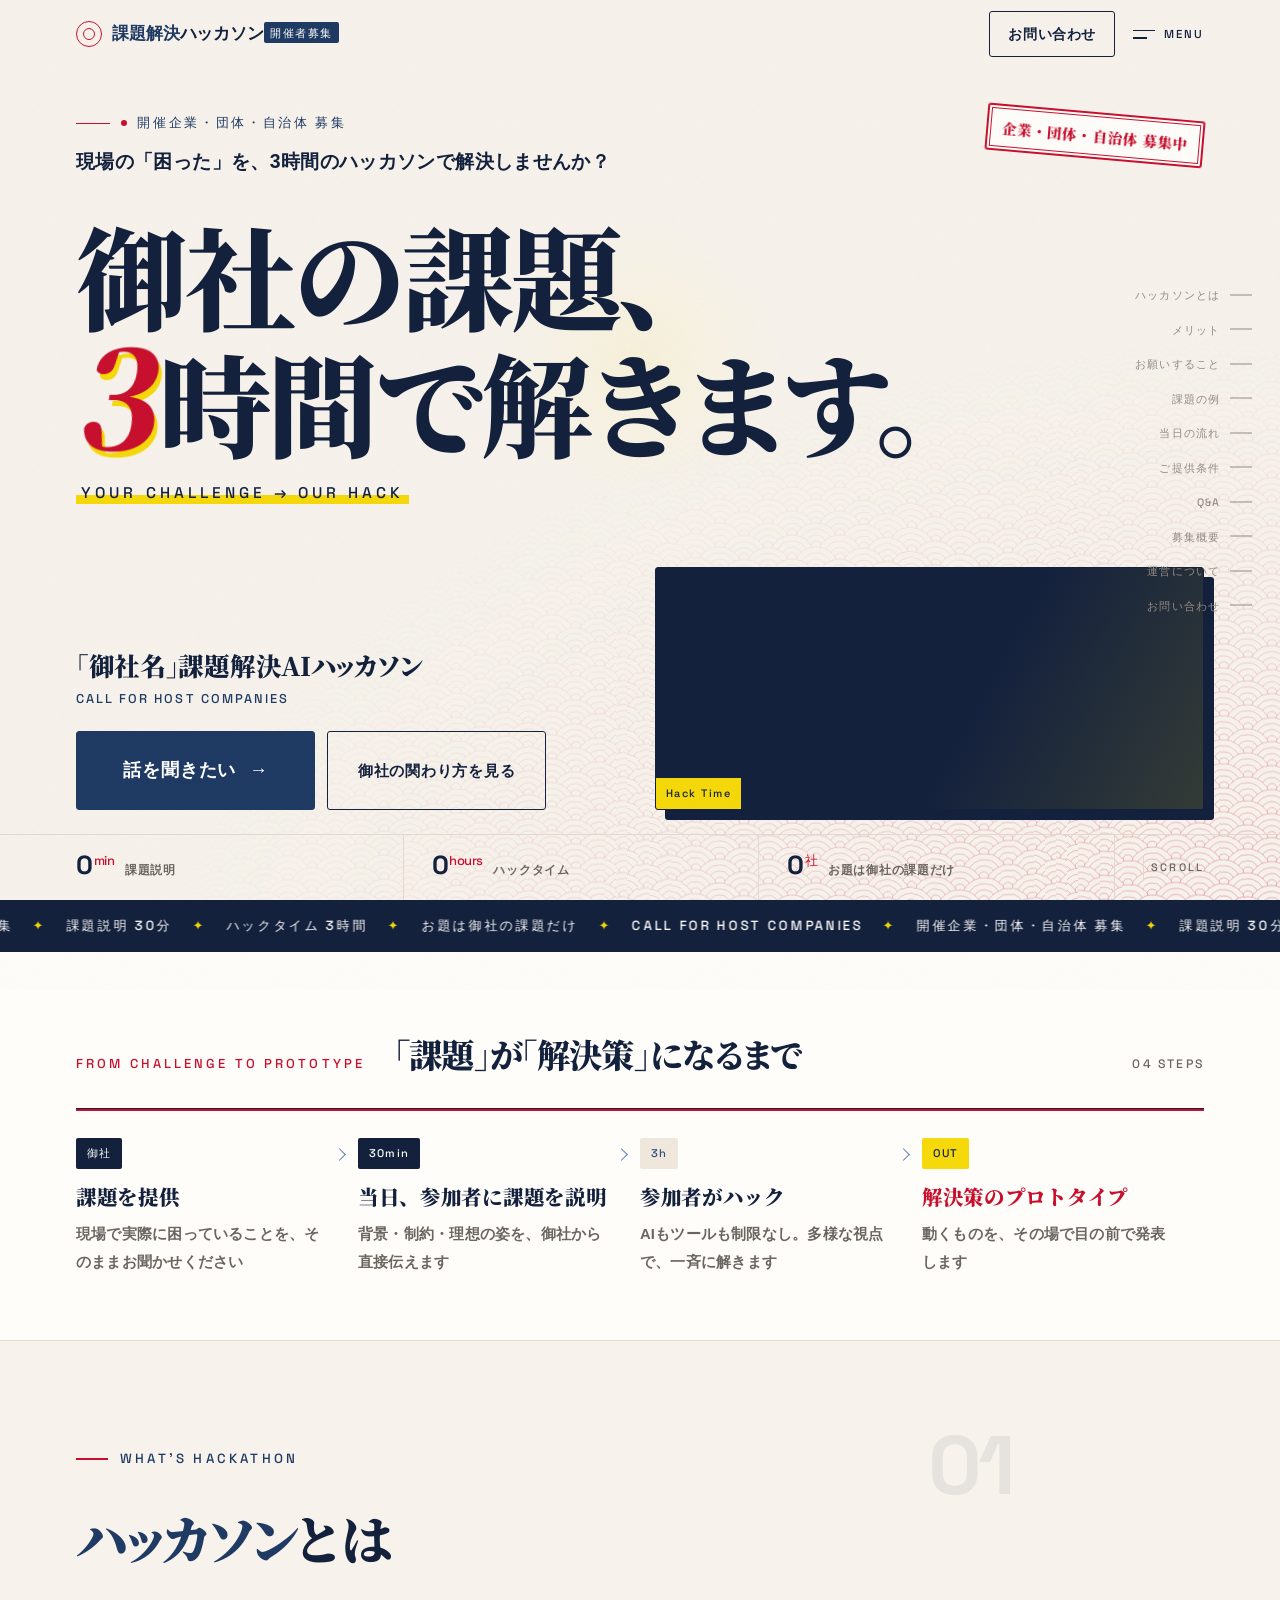
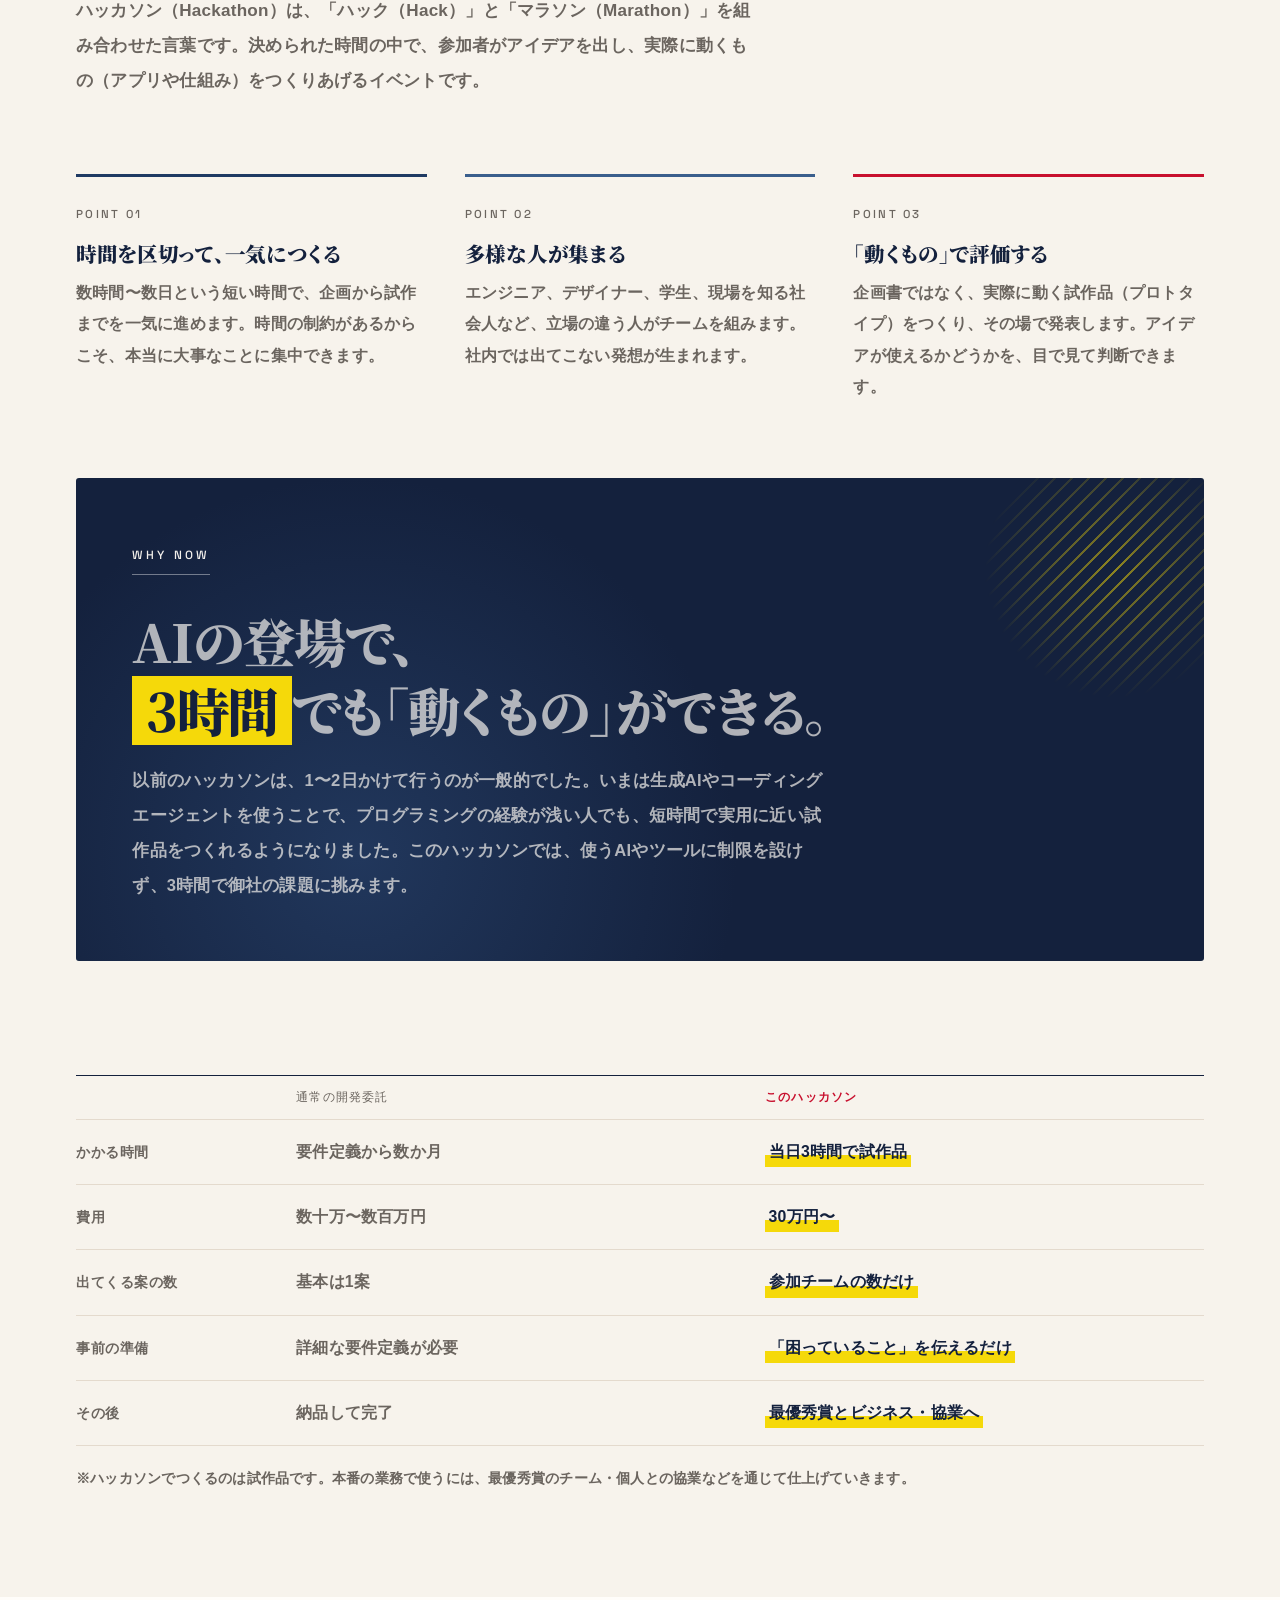
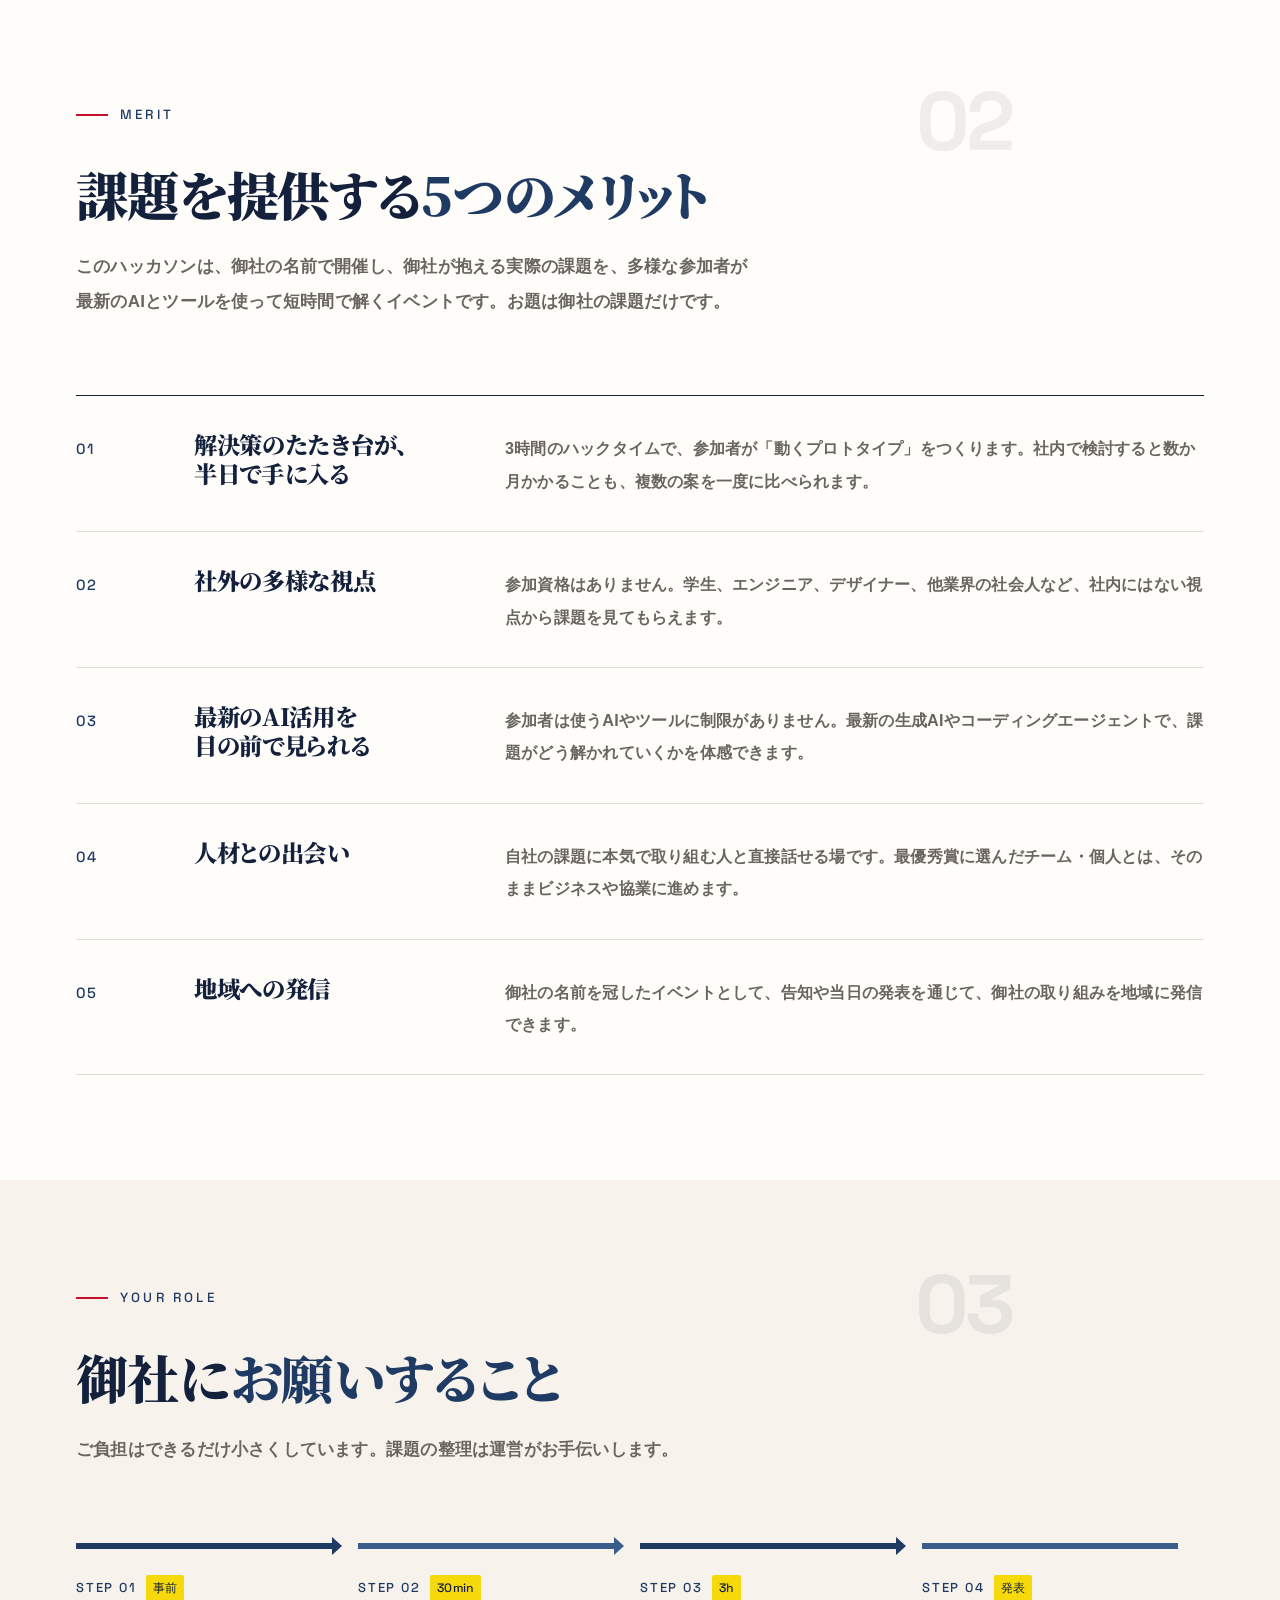
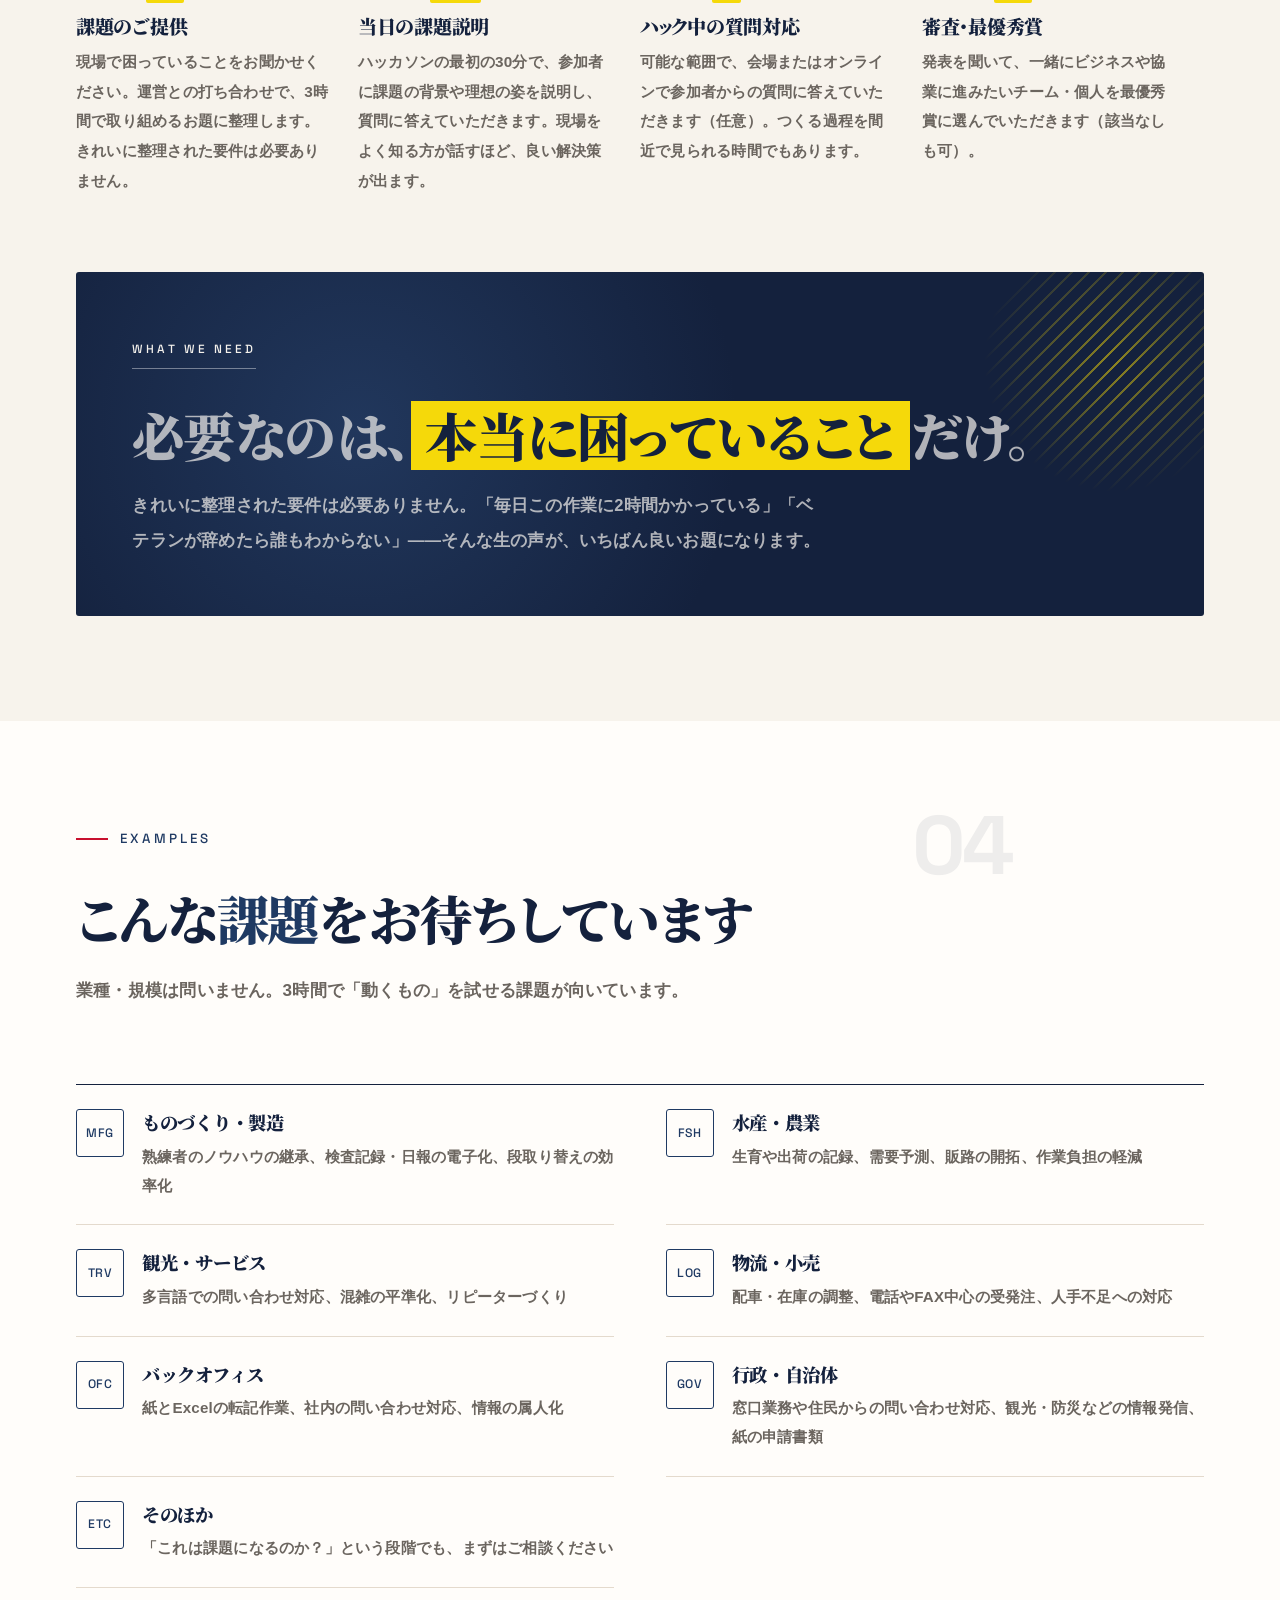
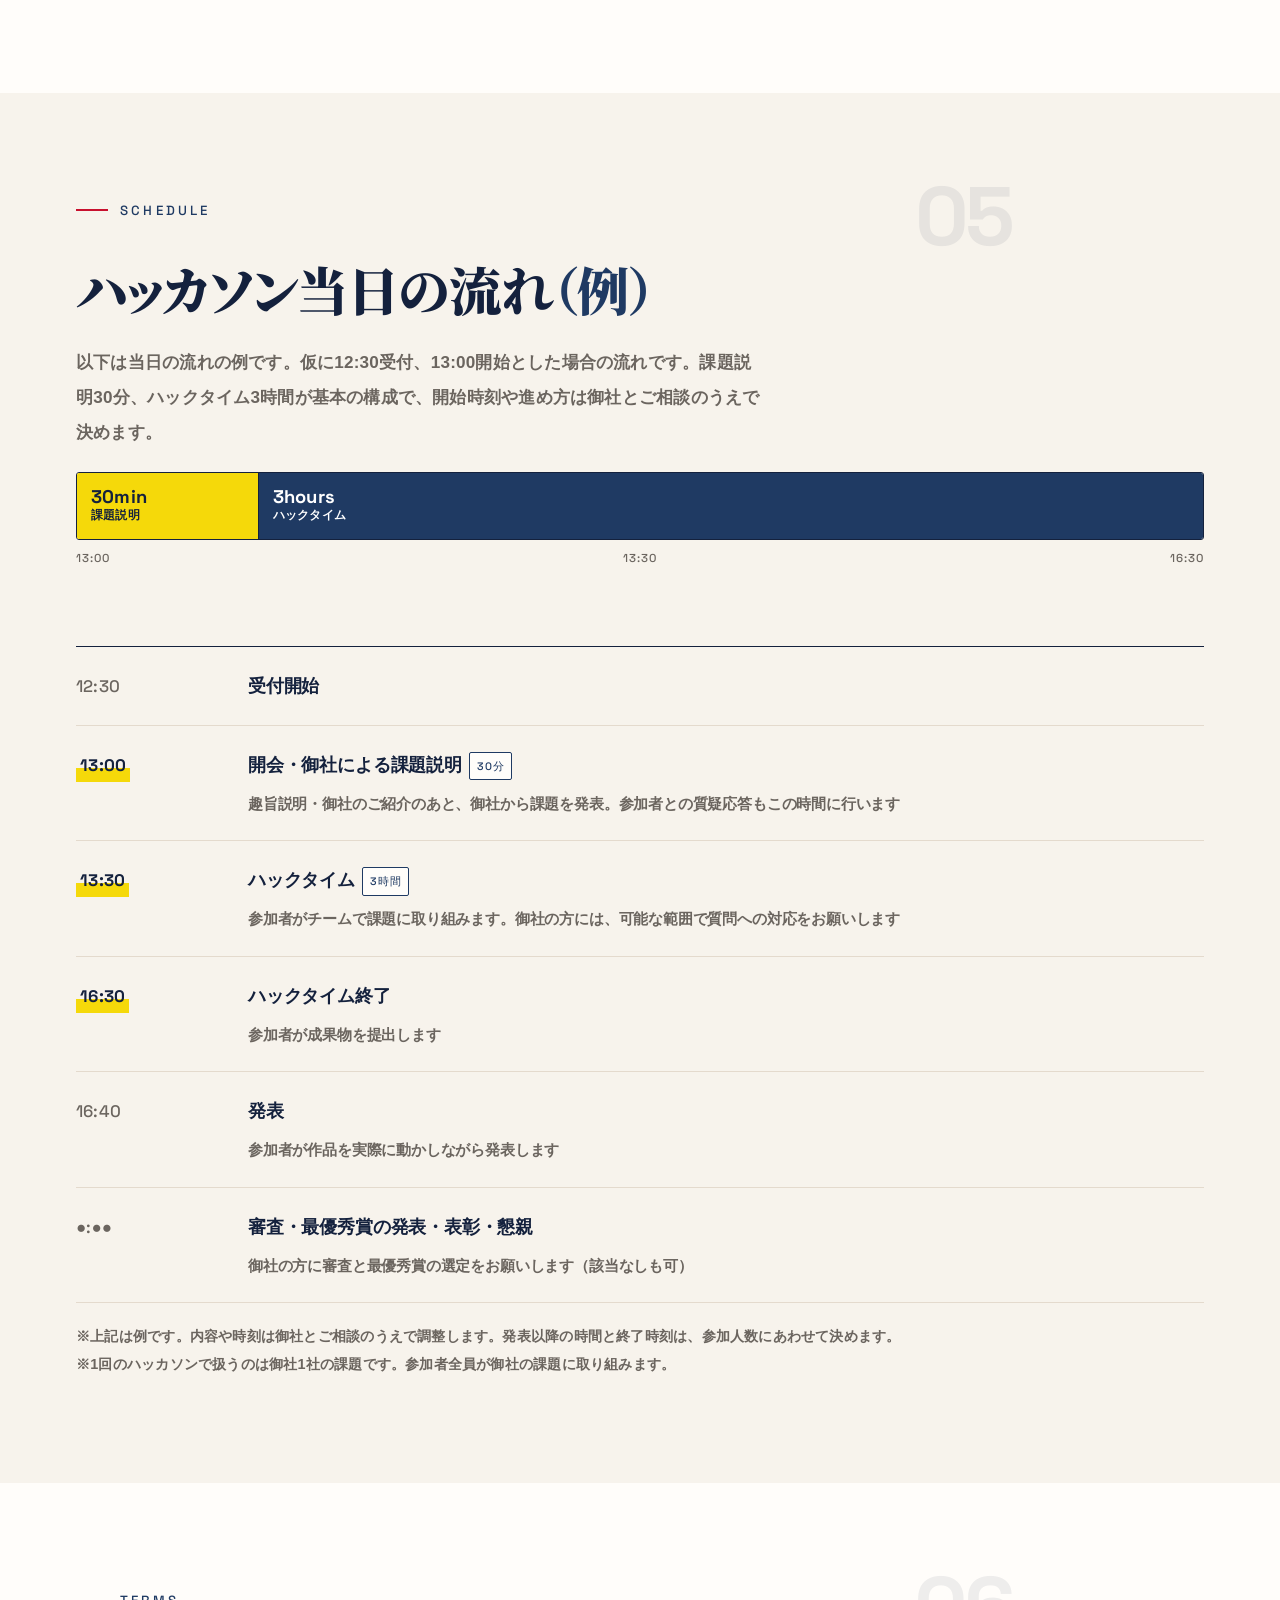
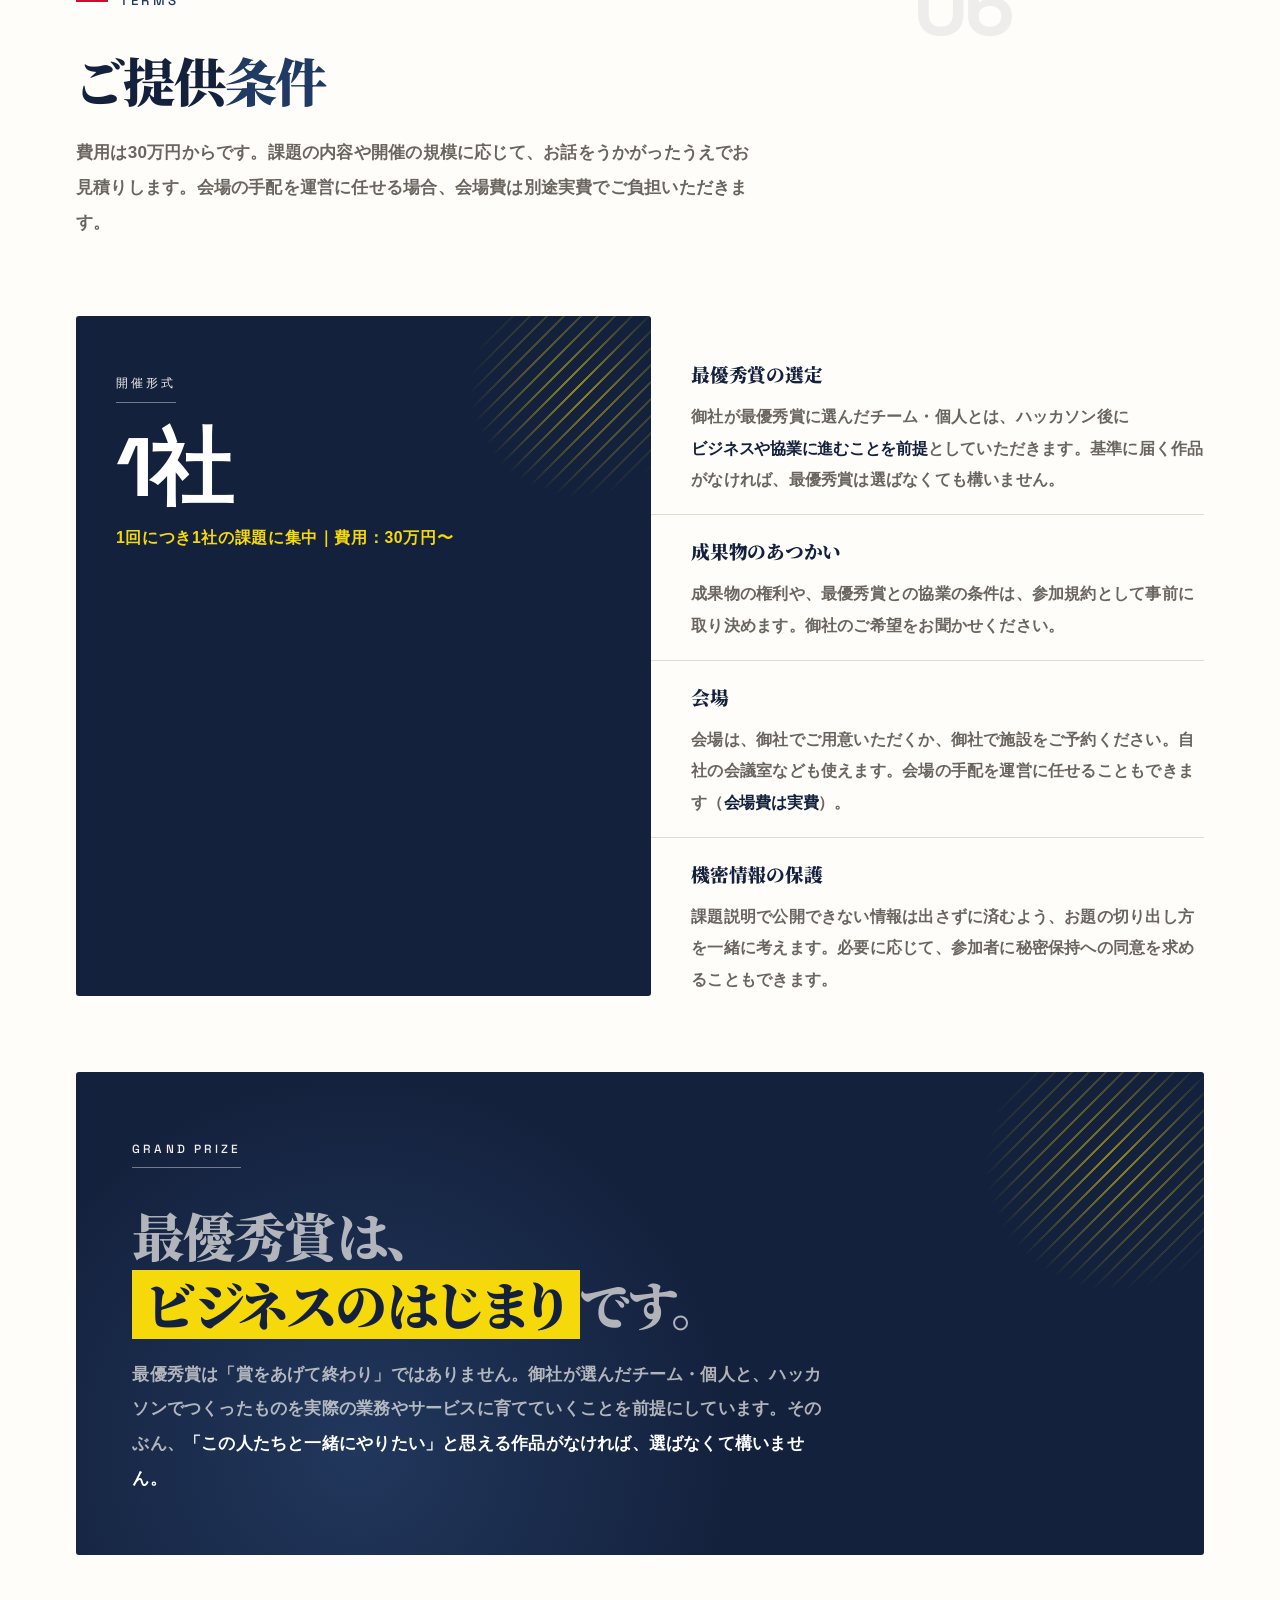
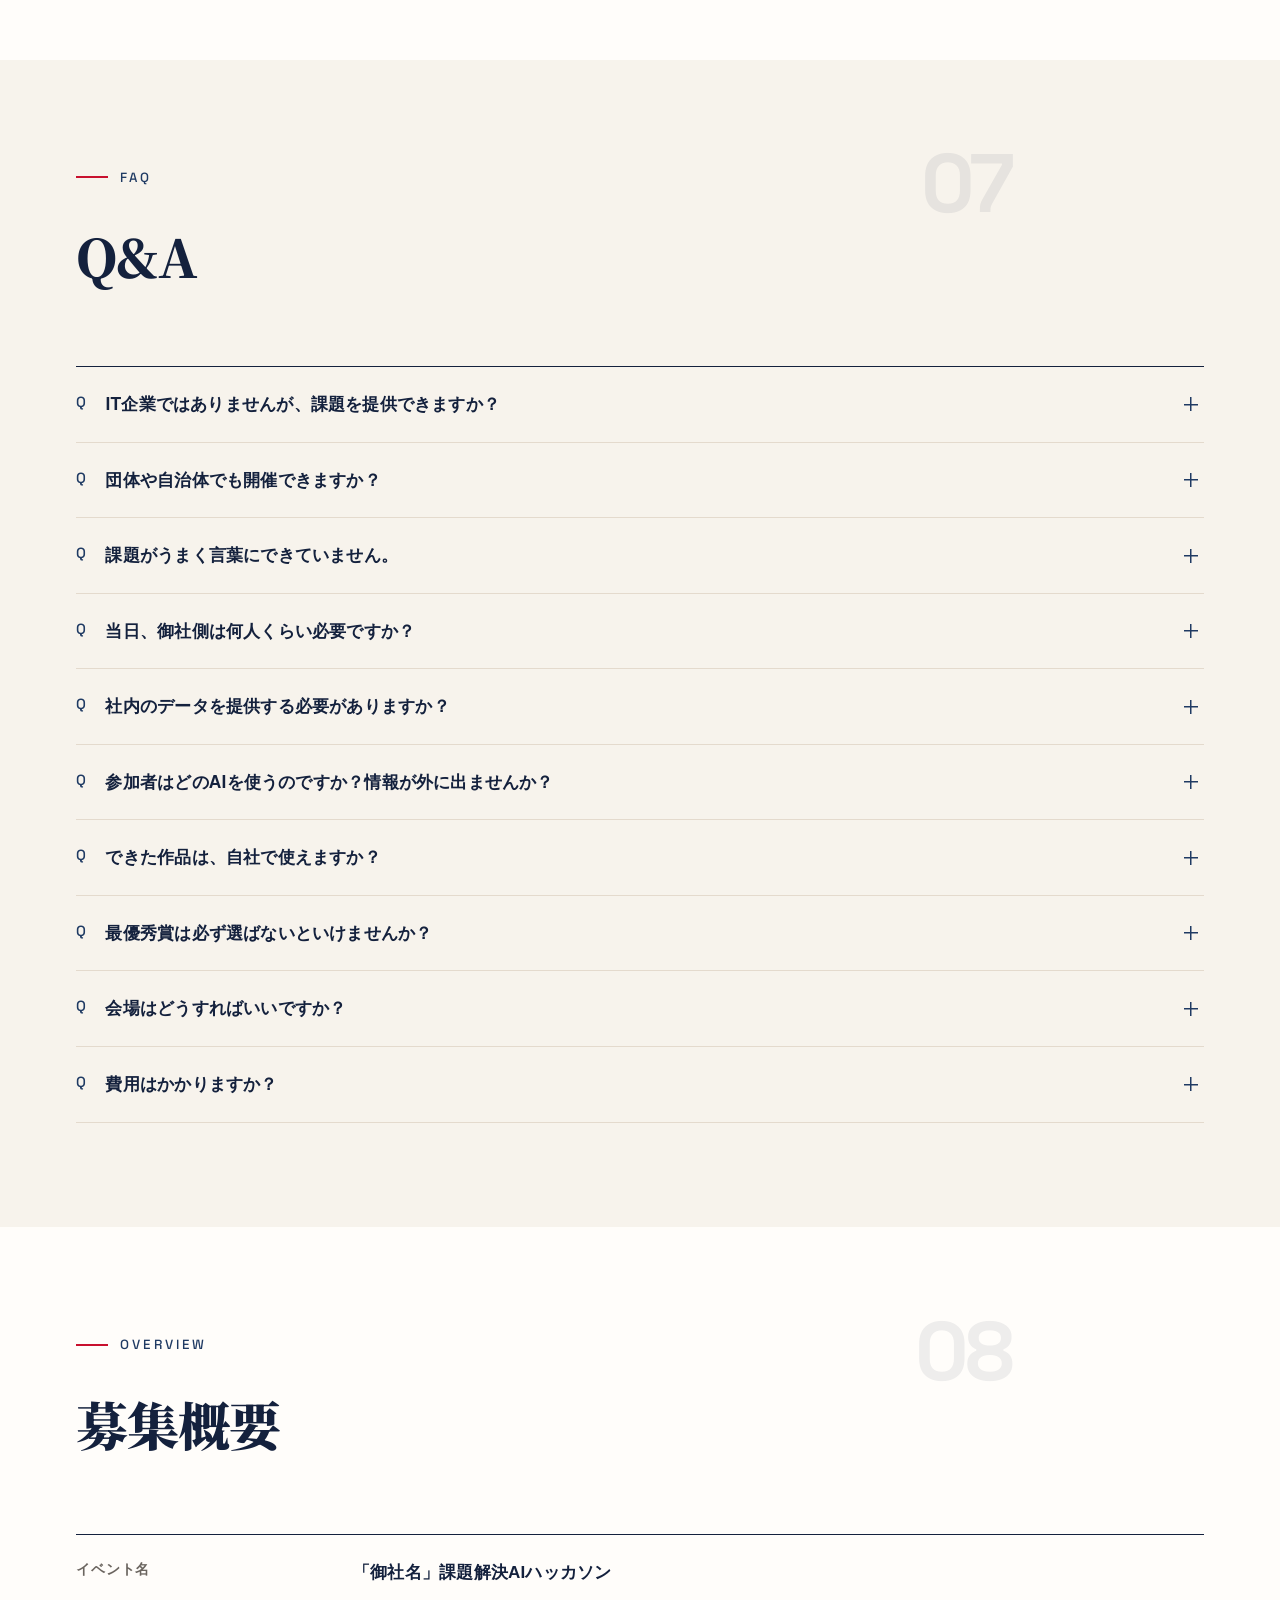
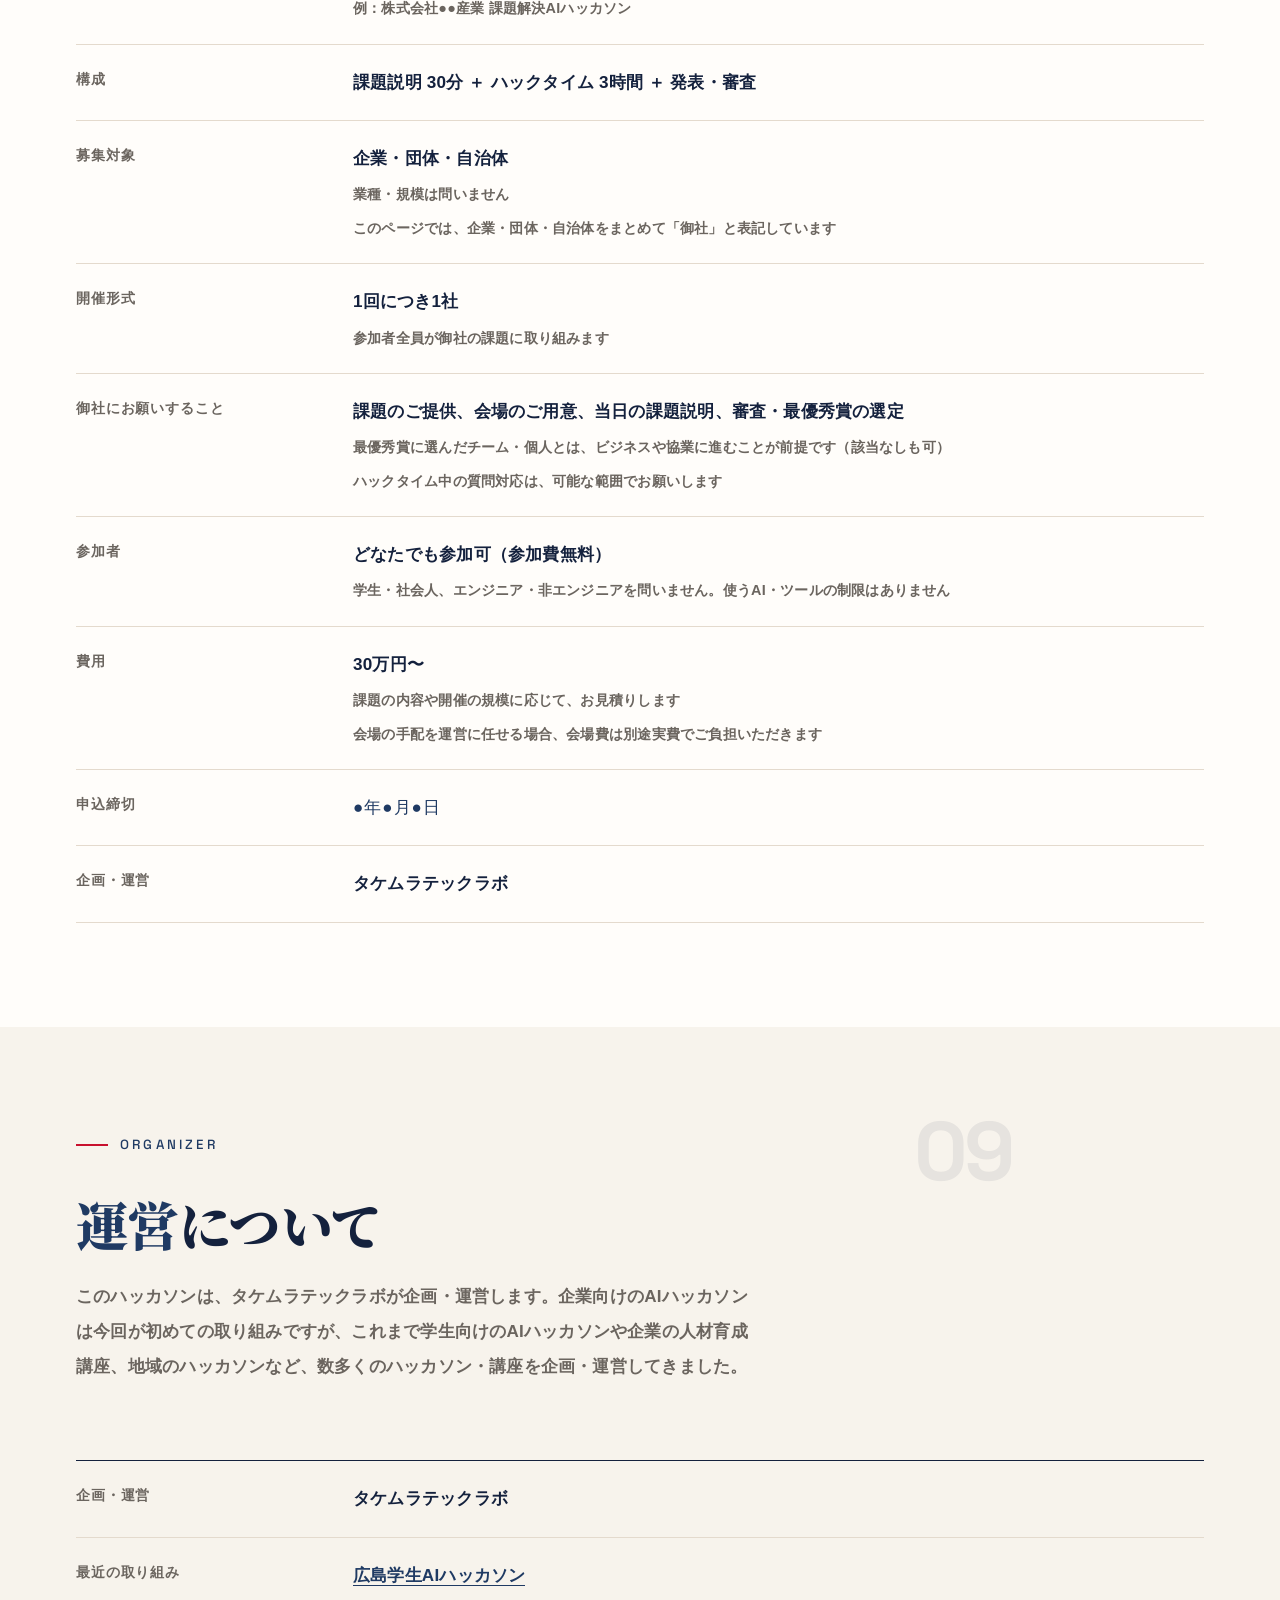
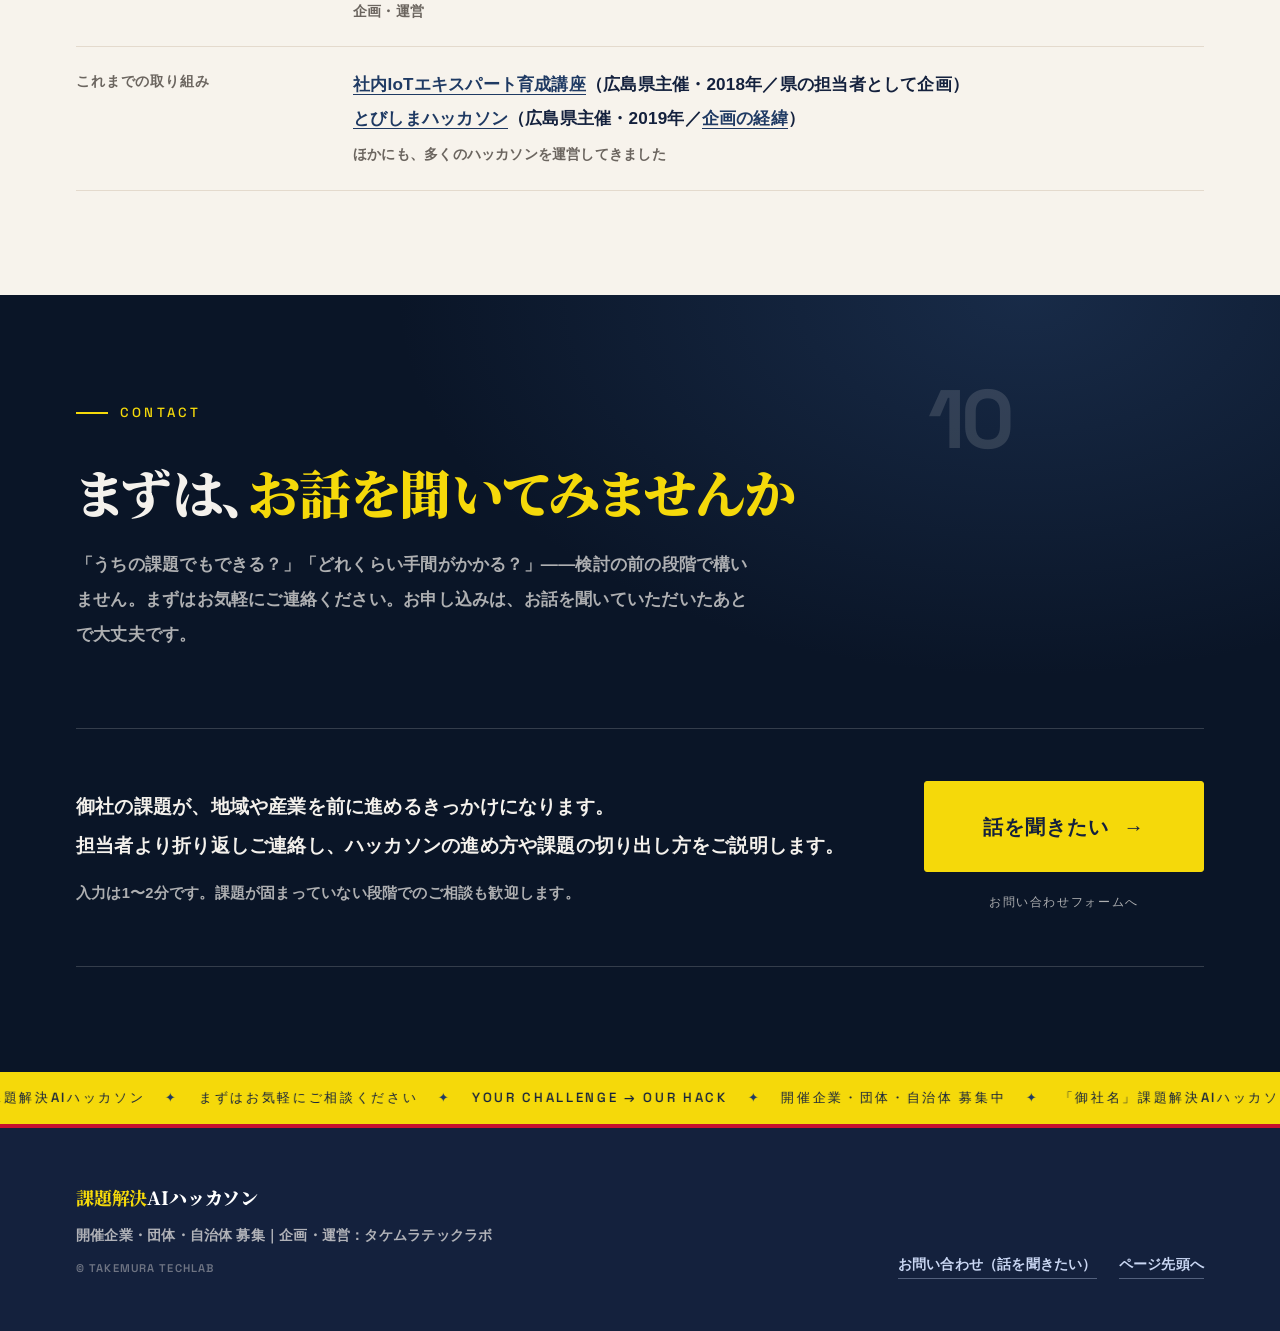
==== commit d192a83f: "デザインを刷新し、費用を30万円からに確定 デザインシステムを全面的に組み直した。コピー・SEO・構造化データの内容は 変更していない。  - ヒーロー：見出しを全幅の明朝に拡大し、青海波をcanva" ====
--- a/index.html
+++ b/index.html
@@ -1,8 +1,8 @@
 <!doctype html>
-<html lang="ja">
+<html lang="ja" class="no-js">
 <head>
 <meta charset="utf-8">
-<meta name="viewport" content="width=device-width,initial-scale=1">
+<meta name="viewport" content="width=device-width,initial-scale=1,viewport-fit=cover">
 <title>課題解決AIハッカソン | 開催企業・団体・自治体 募集</title>
 <meta name="description" content="御社の課題を、ハッカソンのお題にしませんか。30分の課題説明のあと、AIもツールも自由に使う多様な参加者が、3時間で解決策のプロトタイプをつくります。御社の名前で開催し、お題は御社の課題だけ。開催していただける企業・団体・自治体を募集しています。">
 <link rel="canonical" href="https://hackathon.takemura-techlab.com/">
@@ -21,12 +21,21 @@
 <meta name="twitter:description" content="御社の課題を、3時間で解いてもらいませんか。御社の名前で開催し、お題は御社の課題だけ。開催していただける企業・団体・自治体を募集しています。">
 <meta name="twitter:image" content="https://hackathon.takemura-techlab.com/assets/og.png">
 <meta name="theme-color" content="#14213D">
+<meta name="format-detection" content="telephone=no">
 <link rel="icon" href="favicon.svg" type="image/svg+xml">
 <link rel="icon" href="favicon-32.png" sizes="32x32" type="image/png">
 <link rel="apple-touch-icon" href="apple-touch-icon.png">
 <link rel="manifest" href="site.webmanifest">
-<link rel="preconnect" href="https://fonts.googleapis.com"><link rel="preconnect" href="https://fonts.gstatic.com" crossorigin><link href="https://fonts.googleapis.com/css2?family=Noto+Serif+JP:wght@700;900&display=swap" rel="stylesheet">
+<link rel="preconnect" href="https://fonts.googleapis.com">
+<link rel="preconnect" href="https://fonts.gstatic.com" crossorigin>
+<link rel="preload" as="style" href="https://fonts.googleapis.com/css2?family=Noto+Serif+JP:wght@700;900&family=Space+Grotesk:wght@400;500;700&display=swap">
+<link rel="stylesheet" href="https://fonts.googleapis.com/css2?family=Noto+Serif+JP:wght@700;900&family=Space+Grotesk:wght@400;500;700&display=swap">
 <link rel="stylesheet" href="assets/base.css">
+<script>
+  (function(d){var c=d.documentElement.classList;c.remove("no-js");c.add("js","booting");
+  try{if(sessionStorage.getItem("h4c-intro"))c.add("no-loader");}catch(e){}
+  if(matchMedia("(prefers-reduced-motion: reduce)").matches)c.add("no-loader");})(document);
+</script>
 <script type="application/ld+json">
 {
   "@context": "https://schema.org",
@@ -85,6 +94,16 @@
       "audience": {
         "@type": "BusinessAudience",
         "name": "課題を提供する企業・業界団体・NPO・自治体"
+      },
+      "offers": {
+        "@type": "Offer",
+        "priceCurrency": "JPY",
+        "priceSpecification": {
+          "@type": "PriceSpecification",
+          "priceCurrency": "JPY",
+          "minPrice": 300000,
+          "description": "30万円から。課題の内容や開催の規模に応じてお見積りします。会場の手配を運営に任せる場合、会場費は別途実費です。"
+        }
       }
     },
     {
@@ -141,6 +160,14 @@
             "@type": "Answer",
             "text": "参加者が使うAI・ツールに制限はありません。そのため、外部のAIサービスに入力されては困る情報は、課題説明やデータに含めないようお願いしています。お題の切り出し方は運営が一緒に考えます。"
           }
+        },
+        {
+          "@type": "Question",
+          "name": "費用はかかりますか？",
+          "acceptedAnswer": {
+            "@type": "Answer",
+            "text": "30万円からです。課題の内容や開催の規模に応じて、お話をうかがったうえでお見積りします。御社で会場をご用意いただく場合、会場費はかかりません。会場の手配を運営に任せる場合は、その会場費を別途実費でご負担いただきます。"
+          }
         }
       ]
     }
@@ -154,102 +181,124 @@
     --main-deep:#14213D;
     --main-mid:#3A5E8C;
   }
-  .catch{font-size:clamp(1.9rem,7vw,3.3rem)}
-  .catch .nb{display:inline-block}
-  /* 通常の開発委託との比較表 */
-  .cmp{margin-top:18px;border-top:1px solid var(--ink-strong)}
-  .cmp-row{display:grid;grid-template-columns:7.5em 1fr 1fr;gap:0 16px;padding:14px 0;
-    border-bottom:1px solid var(--rule);align-items:baseline;font-size:.9rem}
-  @media(min-width:720px){.cmp-row{grid-template-columns:12em 1fr 1fr;gap:0 28px;padding:16px 0}}
-  .cmp-row [role=rowheader]{font-size:.78rem;font-weight:800;color:var(--muted);letter-spacing:.04em}
-  .cmp-row [role=cell]{font-weight:700;color:var(--muted)}
-  .cmp-row .hl{font-weight:900;color:var(--ink-strong)}
-  .cmp-row [role=cell].hl{background:linear-gradient(transparent 62%,var(--accent) 62%);justify-self:start;padding:0 .2em}
-  .cmp-head{padding:10px 0}
-  .cmp-head span{font-family:var(--mono);font-size:.72rem;font-weight:700;letter-spacing:.08em;color:var(--muted)}
-  .cmp-head .hl{color:var(--shu)}
-  /* 課題が解決策になるまでの図 */
-  .flowfig{margin:18px 0 0;padding:0;list-style:none;display:grid;gap:10px}
-  .flowfig li{display:grid;grid-template-columns:4.2em 1fr;align-items:center;gap:14px;
-    border:1px solid var(--rule);border-radius:2px;padding:.75em .9em;position:relative}
-  .flowfig li + li::before{content:"";position:absolute;left:2.6em;top:-11px;width:1px;height:10px;
-    background:var(--ink-strong)}
-  .flowfig .who{font-family:var(--mono);font-size:.66rem;font-weight:700;letter-spacing:.12em;
-    text-align:center;padding:.35em 0;border-radius:2px;background:var(--tint-alt);color:var(--main)}
-  .flowfig li.you .who{background:var(--main);color:#fff}
-  .flowfig li.out{border-color:var(--ink-strong)}
-  .flowfig li.out .who{background:var(--accent);color:var(--on-accent)}
-  .flowfig b{display:block;font-size:.92rem;font-weight:900;color:var(--ink-strong);line-height:1.45}
-  .flowfig small{display:block;font-size:.74rem;font-weight:700;color:var(--muted);line-height:1.6}
 </style>
 </head>
 <body>
 
+<!-- イントロ -->
+<div class="loader" aria-hidden="true">
+  <div class="in">
+    <p class="mk">御社の課題、<br><em>3時間</em>で解きます。</p>
+    <p class="sub">COMPANY-DRIVEN AI HACKATHON</p>
+    <div class="track"><i></i></div>
+  </div>
+</div>
+
+<div class="grain" aria-hidden="true"></div>
+
+<a class="skip" href="#about">本文へスキップ</a>
+
 <div class="lp">
 
   <header class="bar">
     <div class="wrap">
-      <a class="brand" href="#top"><span class="o">課題解決</span>ハッカソン<small>開催者募集</small></a>
-      <nav class="nav" aria-label="ページ内ナビゲーション">
-        <a href="#about">ハッカソンとは</a>
-        <a href="#merit">メリット</a>
-        <a href="#role">お願いすること</a>
-        <a href="#examples">課題の例</a>
-        <a href="#flow">当日の流れ</a>
-        <a href="#plan">ご提供条件</a>
-        <a href="#faq">Q&amp;A</a>
-        <a href="#overview">募集概要</a>
-        <a href="#organizer">運営について</a>
-        <a href="#contact">お問い合わせ</a>
-      </nav>
-      <details class="menu">
-        <summary aria-label="メニュー"><span class="ico" aria-hidden="true"></span></summary>
-        <nav class="menu-panel" aria-label="ページ内ナビゲーション（メニュー）">
-          <a href="#about">ハッカソンとは</a>
-        <a href="#merit">メリット</a>
-          <a href="#role">お願いすること</a>
-          <a href="#examples">課題の例</a>
-          <a href="#flow">当日の流れ</a>
-          <a href="#plan">ご提供条件</a>
-          <a href="#faq">Q&amp;A</a>
-          <a href="#overview">募集概要</a>
-          <a href="#organizer">運営について</a>
-          <a href="#contact">お問い合わせ</a>
-        </nav>
-      </details>
+      <a class="brand" href="#top">
+        <span class="sig" aria-hidden="true"></span>
+        <span><span class="o">課題解決</span>ハッカソン<small>開催者募集</small></span>
+      </a>
+      <a class="bar-cta" href="#contact">お問い合わせ</a>
+      <button class="menu-btn" type="button" aria-expanded="false" aria-controls="nav-ov">
+        <span class="ico" aria-hidden="true"><i></i><i></i></span>
+        <span class="lb-o">Menu</span><span class="lb-c">Close</span>
+      </button>
     </div>
     <div class="progress" aria-hidden="true"></div>
   </header>
 
+  <!-- 全画面ナビ -->
+  <div class="nav-ov" id="nav-ov" aria-hidden="true">
+    <nav class="nav-list wrap" aria-label="ページ内ナビゲーション">
+      <ol>
+        <li style="--i:0"><a href="#about"><span class="no">01</span>ハッカソンとは</a></li>
+        <li style="--i:1"><a href="#merit"><span class="no">02</span>5つのメリット</a></li>
+        <li style="--i:2"><a href="#role"><span class="no">03</span>お願いすること</a></li>
+        <li style="--i:3"><a href="#examples"><span class="no">04</span>課題の例</a></li>
+        <li style="--i:4"><a href="#flow"><span class="no">05</span>当日の流れ</a></li>
+        <li style="--i:5"><a href="#plan"><span class="no">06</span>ご提供条件</a></li>
+        <li style="--i:6"><a href="#faq"><span class="no">07</span>Q&amp;A</a></li>
+        <li style="--i:7"><a href="#overview"><span class="no">08</span>募集概要</a></li>
+        <li style="--i:8"><a href="#organizer"><span class="no">09</span>運営について</a></li>
+        <li style="--i:9"><a href="#contact"><span class="no">10</span>お問い合わせ</a></li>
+      </ol>
+    </nav>
+    <div class="nav-foot wrap">
+      <span class="t">企画・運営：タケムラテックラボ</span>
+      <a class="btn mag" href="#contact">話を聞きたい<span class="ar" aria-hidden="true">→</span></a>
+    </div>
+  </div>
+
+  <!-- 章インデックス -->
+  <nav class="rail" aria-label="セクション一覧">
+    <a href="#about"><span class="t">ハッカソンとは</span><span class="d" aria-hidden="true"></span></a>
+    <a href="#merit"><span class="t">メリット</span><span class="d" aria-hidden="true"></span></a>
+    <a href="#role"><span class="t">お願いすること</span><span class="d" aria-hidden="true"></span></a>
+    <a href="#examples"><span class="t">課題の例</span><span class="d" aria-hidden="true"></span></a>
+    <a href="#flow"><span class="t">当日の流れ</span><span class="d" aria-hidden="true"></span></a>
+    <a href="#plan"><span class="t">ご提供条件</span><span class="d" aria-hidden="true"></span></a>
+    <a href="#faq"><span class="t">Q&amp;A</span><span class="d" aria-hidden="true"></span></a>
+    <a href="#overview"><span class="t">募集概要</span><span class="d" aria-hidden="true"></span></a>
+    <a href="#organizer"><span class="t">運営について</span><span class="d" aria-hidden="true"></span></a>
+    <a href="#contact"><span class="t">お問い合わせ</span><span class="d" aria-hidden="true"></span></a>
+  </nav>
+
   <!-- ============ HERO ============ -->
   <section class="hero" id="top">
-    <div class="wrap">
-      <div class="hero-grid">
-        <div class="hero-copy">
-          <p class="kicker">開催企業・団体・自治体 募集<br><span class="b2">現場の「困った」を、3時間のハッカソンで解決しませんか？</span></p>
-          <h1>
-            <span class="catch">
-              <span class="l">御社の課題、</span>
-              <span class="l"><span class="hl">3</span>時間で<span class="nb">解きます。</span></span>
-            </span>
-            <span class="run">YOUR CHALLENGE → OUR HACK</span>
-            <span class="ev"><span class="nb">「御社名」</span><span class="nb">課題解決AIハッカソン</span><span class="en">CALL FOR HOST COMPANIES</span></span>
-          </h1>
+    <canvas class="wave" aria-hidden="true"></canvas>
+    <div class="glow" aria-hidden="true"></div>
+    <div class="wrap">
+      <span class="stamp">企業・団体・自治体 募集中</span>
+
+      <p class="kicker">
+        <span class="b1"><span class="dot" aria-hidden="true"></span>開催企業・団体・自治体 募集</span>
+        <span class="b2">現場の「困った」を、3時間のハッカソンで解決しませんか？</span>
+      </p>
+
+      <h1>
+        <span class="catch">
+          <span class="l"><i>御社の課題、</i></span>
+          <span class="l"><i><span class="hl">3</span>時間で<span class="nb">解きます。</span></i></span>
+        </span>
+        <span class="run">YOUR CHALLENGE → OUR HACK</span>
+      </h1>
+
+      <div class="hero-foot">
+        <div class="hero-lead">
+          <p class="ev"><span class="nb">「御社名」</span><span class="nb">課題解決AIハッカソン</span><span class="en">CALL FOR HOST COMPANIES</span></p>
           <div class="btns">
-            <a class="btn big" href="#contact">話を聞きたい</a>
+            <a class="btn big mag" href="#contact">話を聞きたい<span class="ar" aria-hidden="true">→</span></a>
             <a class="btn sub" href="#role">御社の関わり方を見る</a>
           </div>
         </div>
-        <div class="hero-art" aria-label="課題が解決策になるまで">
-          <span class="stamp">企業・団体・自治体 募集中</span>
-          <div class="cap">From Challenge to Prototype</div>
-          <ol class="flowfig">
-            <li class="you"><span class="who">御社</span><div><b>課題を提供</b><small>現場で実際に困っていること</small></div></li>
-            <li class="you"><span class="who">30min</span><div><b>当日、参加者に課題を説明</b><small>背景・制約・理想の姿を直接伝える</small></div></li>
-            <li><span class="who">3h</span><div><b>参加者がハック</b><small>AIもツールも制限なし。多様な視点で解く</small></div></li>
-            <li class="out"><span class="who">OUT</span><div><b>解決策のプロトタイプ</b><small>動くものを、目の前で発表</small></div></li>
-          </ol>
-        </div>
+        <figure class="hero-photo">
+          <picture>
+            <source type="image/webp" media="(max-width:720px)" srcset="assets/hero-900.webp">
+            <source type="image/webp" srcset="assets/hero.webp">
+            <source media="(max-width:720px)" srcset="assets/hero-900.jpg">
+            <img src="assets/hero.jpg" alt="大きなテーブルを囲み、ノートPCを広げてチームで課題に取り組む参加者たち"
+                 width="1600" height="700" fetchpriority="high" decoding="async">
+          </picture>
+          <figcaption>Hack Time</figcaption>
+        </figure>
+      </div>
+
+    </div>
+
+    <div class="hero-meta">
+      <div class="wrap">
+        <div class="m"><span class="v"><span data-count="30">30</span><sup>min</sup></span><span class="k">課題説明</span></div>
+        <div class="m"><span class="v"><span data-count="3">3</span><sup>hours</sup></span><span class="k">ハックタイム</span></div>
+        <div class="m"><span class="v"><span data-count="1">1</span><sup>社</sup></span><span class="k">お題は御社の課題だけ</span></div>
+        <a class="scroll" href="#about"><span class="ln" aria-hidden="true"></span>Scroll</a>
       </div>
     </div>
   </section>
@@ -261,10 +310,28 @@
     </div>
   </div>
 
+  <!-- ============ CONCEPT BAND ============ -->
+  <section class="band" aria-labelledby="band-h">
+    <div class="wrap">
+      <div class="band-head">
+        <span class="en">From Challenge to Prototype</span>
+        <h2 id="band-h">「課題」が「解決策」になるまで</h2>
+        <span class="cnt">04 STEPS</span>
+      </div>
+      <ol class="flowline">
+        <li class="you"><span class="ln" aria-hidden="true"></span><span class="who">御社</span><b>課題を提供</b><small>現場で実際に困っていることを、そのままお聞かせください</small></li>
+        <li class="you"><span class="ln" aria-hidden="true"></span><span class="who">30min</span><b>当日、参加者に課題を説明</b><small>背景・制約・理想の姿を、御社から直接伝えます</small></li>
+        <li><span class="ln" aria-hidden="true"></span><span class="who">3h</span><b>参加者がハック</b><small>AIもツールも制限なし。多様な視点で、一斉に解きます</small></li>
+        <li class="out"><span class="ln" aria-hidden="true"></span><span class="who">OUT</span><b>解決策のプロトタイプ</b><small>動くものを、その場で目の前で発表します</small></li>
+      </ol>
+    </div>
+  </section>
+
   <!-- ============ WHAT IS HACKATHON ============ -->
   <section class="alt" id="about">
     <div class="wrap">
       <div class="sec-head">
+        <span class="ix" aria-hidden="true">01</span>
         <span class="en">What's Hackathon</span>
         <h2><span class="em">ハッカソン</span>とは</h2>
         <p>ハッカソン（Hackathon）は、「ハック（Hack）」と「マラソン（Marathon）」を組み合わせた言葉です。決められた時間の中で、参加者がアイデアを出し、実際に動くもの（アプリや仕組み）をつくりあげるイベントです。</p>
@@ -286,7 +353,7 @@
       <div class="cmp" role="table" aria-label="通常の開発委託とハッカソンの比較">
         <div class="cmp-row cmp-head" role="row"><span role="columnheader"></span><span role="columnheader">通常の開発委託</span><span role="columnheader" class="hl">このハッカソン</span></div>
         <div class="cmp-row" role="row"><span role="rowheader">かかる時間</span><span role="cell">要件定義から数か月</span><span role="cell" class="hl">当日3時間で試作品</span></div>
-        <div class="cmp-row" role="row"><span role="rowheader">費用</span><span role="cell">数十万〜数百万円</span><span role="cell" class="hl">●万円〜</span></div>
+        <div class="cmp-row" role="row"><span role="rowheader">費用</span><span role="cell">数十万〜数百万円</span><span role="cell" class="hl">30万円〜</span></div>
         <div class="cmp-row" role="row"><span role="rowheader">出てくる案の数</span><span role="cell">基本は1案</span><span role="cell" class="hl">参加チームの数だけ</span></div>
         <div class="cmp-row" role="row"><span role="rowheader">事前の準備</span><span role="cell">詳細な要件定義が必要</span><span role="cell" class="hl">「困っていること」を伝えるだけ</span></div>
         <div class="cmp-row" role="row"><span role="rowheader">その後</span><span role="cell">納品して完了</span><span role="cell" class="hl">最優秀賞とビジネス・協業へ</span></div>
@@ -299,6 +366,7 @@
   <section id="merit">
     <div class="wrap">
       <div class="sec-head">
+        <span class="ix" aria-hidden="true">02</span>
         <span class="en">Merit</span>
         <h2>課題を提供する<span class="em">5つのメリット</span></h2>
         <p>このハッカソンは、御社の名前で開催し、御社が抱える実際の課題を、多様な参加者が最新のAIとツールを使って短時間で解くイベントです。お題は御社の課題だけです。</p>
@@ -337,15 +405,37 @@
   <section class="alt" id="role">
     <div class="wrap">
       <div class="sec-head">
+        <span class="ix" aria-hidden="true">03</span>
         <span class="en">Your Role</span>
         <h2>御社に<span class="em">お願いすること</span></h2>
         <p>ご負担はできるだけ小さくしています。課題の整理は運営がお手伝いします。</p>
       </div>
+
       <div class="steps" style="--cols:4">
-        <div class="step"><span class="bar-top"></span><span class="no">STEP 01</span><span class="dur">事前</span><h3>課題のご提供</h3><p>現場で困っていることをお聞かせください。運営との打ち合わせで、3時間で取り組めるお題に整理します。</p></div>
-        <div class="step"><span class="bar-top"></span><span class="no">STEP 02</span><span class="dur">30min</span><h3>当日の課題説明</h3><p>ハッカソンの最初の30分で、参加者に課題の背景や理想の姿を説明し、質問に答えていただきます。</p></div>
-        <div class="step"><span class="bar-top"></span><span class="no">STEP 03</span><span class="dur">3h</span><h3>ハック中の質問対応</h3><p>可能な範囲で、会場またはオンラインで参加者からの質問に答えていただきます（任意）。</p></div>
-        <div class="step"><span class="bar-top"></span><span class="no">STEP 04</span><span class="dur">発表</span><h3>審査・最優秀賞</h3><p>発表を聞いて、一緒にビジネスや協業に進みたいチーム・個人を最優秀賞に選んでいただきます（該当なしも可）。</p></div>
+        <div class="step">
+          <span class="bar-top" aria-hidden="true"></span>
+          <span class="no">STEP 01</span><span class="dur">事前</span>
+          <h3>課題のご提供</h3>
+          <p>現場で困っていることをお聞かせください。運営との打ち合わせで、3時間で取り組めるお題に整理します。きれいに整理された要件は必要ありません。</p>
+        </div>
+        <div class="step">
+          <span class="bar-top" aria-hidden="true"></span>
+          <span class="no">STEP 02</span><span class="dur">30min</span>
+          <h3>当日の課題説明</h3>
+          <p>ハッカソンの最初の30分で、参加者に課題の背景や理想の姿を説明し、質問に答えていただきます。現場をよく知る方が話すほど、良い解決策が出ます。</p>
+        </div>
+        <div class="step">
+          <span class="bar-top" aria-hidden="true"></span>
+          <span class="no">STEP 03</span><span class="dur">3h</span>
+          <h3>ハック中の質問対応</h3>
+          <p>可能な範囲で、会場またはオンラインで参加者からの質問に答えていただきます（任意）。つくる過程を間近で見られる時間でもあります。</p>
+        </div>
+        <div class="step">
+          <span class="bar-top" aria-hidden="true"></span>
+          <span class="no">STEP 04</span><span class="dur">発表</span>
+          <h3>審査・最優秀賞</h3>
+          <p>発表を聞いて、一緒にビジネスや協業に進みたいチーム・個人を最優秀賞に選んでいただきます（該当なしも可）。</p>
+        </div>
       </div>
 
       <div class="statement">
@@ -360,6 +450,7 @@
   <section id="examples">
     <div class="wrap">
       <div class="sec-head">
+        <span class="ix" aria-hidden="true">04</span>
         <span class="en">Examples</span>
         <h2>こんな<span class="em">課題</span>をお待ちしています</h2>
         <p>業種・規模は問いません。3時間で「動くもの」を試せる課題が向いています。</p>
@@ -380,10 +471,18 @@
   <section class="alt" id="flow">
     <div class="wrap">
       <div class="sec-head">
+        <span class="ix" aria-hidden="true">05</span>
         <span class="en">Schedule</span>
         <h2>ハッカソン当日の流れ<span class="em">（例）</span></h2>
         <p>以下は当日の流れの例です。仮に12:30受付、13:00開始とした場合の流れです。課題説明30分、ハックタイム3時間が基本の構成で、開始時刻や進め方は御社とご相談のうえで決めます。</p>
       </div>
+
+      <div class="tbar" aria-hidden="true">
+        <div class="seg s1"><b>30min</b><span>課題説明</span></div>
+        <div class="seg s2"><b>3hours</b><span>ハックタイム</span></div>
+      </div>
+      <div class="tscale" aria-hidden="true"><span>13:00</span><span>13:30</span><span>16:30</span></div>
+
       <div class="tt">
         <div class="tt-row"><span class="t">12:30</span><span class="d">受付開始</span></div>
         <div class="tt-row key"><span class="t">13:00</span><span class="d">開会・御社による課題説明<span class="tag">30分</span><small>趣旨説明・御社のご紹介のあと、御社から課題を発表。参加者との質疑応答もこの時間に行います</small></span></div>
@@ -400,15 +499,16 @@
   <section id="plan">
     <div class="wrap">
       <div class="sec-head">
+        <span class="ix" aria-hidden="true">06</span>
         <span class="en">Terms</span>
         <h2>ご提供<span class="em">条件</span></h2>
-        <p>費用は<b>●万円から</b>です。課題の内容や開催の規模に応じて、お話をうかがったうえでお見積りします。会場の手配を運営に任せる場合、会場費は別途実費でご負担いただきます。</p>
+        <p>費用は<b>30万円から</b>です。課題の内容や開催の規模に応じて、お話をうかがったうえでお見積りします。会場の手配を運営に任せる場合、会場費は別途実費でご負担いただきます。</p>
       </div>
       <div class="prize-hero">
         <div class="top">
           <div class="lab">開催形式</div>
           <div class="amt">1社</div>
-          <p>1回につき1社の課題に集中｜費用：●万円〜</p>
+          <p>1回につき1社の課題に集中｜費用：30万円〜</p>
         </div>
         <div class="bottom">
           <div class="cell">
@@ -442,49 +542,50 @@
   <section class="alt" id="faq">
     <div class="wrap">
       <div class="sec-head">
+        <span class="ix" aria-hidden="true">07</span>
         <span class="en">FAQ</span>
         <h2>Q&amp;A</h2>
       </div>
       <div class="faq">
         <details class="qa">
-          <summary>IT企業ではありませんが、課題を提供できますか？</summary>
-          <div class="a">できます。むしろ<b>ITやAIとの接点がまだ少ない現場の課題</b>こそ歓迎します。製造、水産・農業、観光、物流、小売など、業種は問いません。</div>
-        </details>
-        <details class="qa">
-          <summary>団体や自治体でも開催できますか？</summary>
-          <div class="a"><b>できます。</b>企業だけでなく、業界団体・NPOなどの団体や、自治体も対象です。窓口業務や住民からの問い合わせ対応、地域の情報発信など、行政や地域の課題もお題になります。進め方や最優秀賞との協業の形は、組織のルールにあわせてご相談ください。</div>
-        </details>
-        <details class="qa">
-          <summary>課題がうまく言葉にできていません。</summary>
-          <div class="a">大丈夫です。運営が事前にお話をうかがい、<b>3時間で取り組めるお題に一緒に整理</b>します。「こんなことで困っている」というレベルでご相談ください。</div>
-        </details>
-        <details class="qa">
-          <summary>当日、御社側は何人くらい必要ですか？</summary>
-          <div class="a">課題説明と審査を担当する方が<b>1〜2名</b>いらっしゃれば十分です。現場をよく知る方にお越しいただけると、参加者の質問に的確に答えられます。</div>
-        </details>
-        <details class="qa">
-          <summary>社内のデータを提供する必要がありますか？</summary>
-          <div class="a">必須ではありません。サンプルデータやダミーデータでも取り組めるお題にできます。実データを提供していただく場合は、<b>あつかいのルールを事前に取り決め</b>、参加者に周知します。</div>
-        </details>
-        <details class="qa">
-          <summary>参加者はどのAIを使うのですか？情報が外に出ませんか？</summary>
-          <div class="a">参加者が使うAI・ツールに制限はありません。そのため、<b>外部のAIサービスに入力されては困る情報は、課題説明やデータに含めない</b>ようお願いしています。お題の切り出し方は運営が一緒に考えます。</div>
-        </details>
-        <details class="qa">
-          <summary>できた作品は、自社で使えますか？</summary>
-          <div class="a">成果物の権利や利用条件は、参加者の同意のもとで事前に参加規約で定めます。<b>最優秀賞に選んだチーム・個人とは、ハッカソン後にビジネスや協業に進むことが前提</b>です。具体的な契約の形は、御社と受賞者とで個別にご相談いただきます。</div>
-        </details>
-        <details class="qa">
-          <summary>最優秀賞は必ず選ばないといけませんか？</summary>
-          <div class="a"><b>選ばなくても構いません。</b>最優秀賞は、そのチーム・個人とビジネスや協業に進むことを前提にした賞です。「一緒に進めたい」と思える作品がなかった場合は、該当なしとしていただけます。参加者にも、このことを事前にお知らせします。</div>
-        </details>
-        <details class="qa">
-          <summary>会場はどうすればいいですか？</summary>
-          <div class="a"><b>御社でご用意いただくか、御社で施設をご予約ください。</b>自社の会議室やホール、貸し会議室、イベントスペースなどが使えます。参加者全員が座ってPCを広げられる机と電源、Wi-Fi、課題説明と発表に使うプロジェクター（またはモニター）があれば十分です。<br>会場の手配が難しい場合は、<b>運営で用意することもできます（会場費は実費）。</b></div>
-        </details>
-        <details class="qa">
-          <summary>費用はかかりますか？</summary>
-          <div class="a"><b>●万円から</b>です。課題の内容や開催の規模に応じて、お話をうかがったうえでお見積りします。御社で会場をご用意いただく場合、会場費はかかりません。会場の手配を運営に任せる場合は、その会場費を別途実費でご負担いただきます。まずはお気軽にご相談ください。</div>
+          <summary><span class="q" aria-hidden="true">Q</span>IT企業ではありませんが、課題を提供できますか？</summary>
+          <div class="a"><span class="ans" aria-hidden="true">A</span><span>できます。むしろ<b>ITやAIとの接点がまだ少ない現場の課題</b>こそ歓迎します。製造、水産・農業、観光、物流、小売など、業種は問いません。</span></div>
+        </details>
+        <details class="qa">
+          <summary><span class="q" aria-hidden="true">Q</span>団体や自治体でも開催できますか？</summary>
+          <div class="a"><span class="ans" aria-hidden="true">A</span><span><b>できます。</b>企業だけでなく、業界団体・NPOなどの団体や、自治体も対象です。窓口業務や住民からの問い合わせ対応、地域の情報発信など、行政や地域の課題もお題になります。進め方や最優秀賞との協業の形は、組織のルールにあわせてご相談ください。</span></div>
+        </details>
+        <details class="qa">
+          <summary><span class="q" aria-hidden="true">Q</span>課題がうまく言葉にできていません。</summary>
+          <div class="a"><span class="ans" aria-hidden="true">A</span><span>大丈夫です。運営が事前にお話をうかがい、<b>3時間で取り組めるお題に一緒に整理</b>します。「こんなことで困っている」というレベルでご相談ください。</span></div>
+        </details>
+        <details class="qa">
+          <summary><span class="q" aria-hidden="true">Q</span>当日、御社側は何人くらい必要ですか？</summary>
+          <div class="a"><span class="ans" aria-hidden="true">A</span><span>課題説明と審査を担当する方が<b>1〜2名</b>いらっしゃれば十分です。現場をよく知る方にお越しいただけると、参加者の質問に的確に答えられます。</span></div>
+        </details>
+        <details class="qa">
+          <summary><span class="q" aria-hidden="true">Q</span>社内のデータを提供する必要がありますか？</summary>
+          <div class="a"><span class="ans" aria-hidden="true">A</span><span>必須ではありません。サンプルデータやダミーデータでも取り組めるお題にできます。実データを提供していただく場合は、<b>あつかいのルールを事前に取り決め</b>、参加者に周知します。</span></div>
+        </details>
+        <details class="qa">
+          <summary><span class="q" aria-hidden="true">Q</span>参加者はどのAIを使うのですか？情報が外に出ませんか？</summary>
+          <div class="a"><span class="ans" aria-hidden="true">A</span><span>参加者が使うAI・ツールに制限はありません。そのため、<b>外部のAIサービスに入力されては困る情報は、課題説明やデータに含めない</b>ようお願いしています。お題の切り出し方は運営が一緒に考えます。</span></div>
+        </details>
+        <details class="qa">
+          <summary><span class="q" aria-hidden="true">Q</span>できた作品は、自社で使えますか？</summary>
+          <div class="a"><span class="ans" aria-hidden="true">A</span><span>成果物の権利や利用条件は、参加者の同意のもとで事前に参加規約で定めます。<b>最優秀賞に選んだチーム・個人とは、ハッカソン後にビジネスや協業に進むことが前提</b>です。具体的な契約の形は、御社と受賞者とで個別にご相談いただきます。</span></div>
+        </details>
+        <details class="qa">
+          <summary><span class="q" aria-hidden="true">Q</span>最優秀賞は必ず選ばないといけませんか？</summary>
+          <div class="a"><span class="ans" aria-hidden="true">A</span><span><b>選ばなくても構いません。</b>最優秀賞は、そのチーム・個人とビジネスや協業に進むことを前提にした賞です。「一緒に進めたい」と思える作品がなかった場合は、該当なしとしていただけます。参加者にも、このことを事前にお知らせします。</span></div>
+        </details>
+        <details class="qa">
+          <summary><span class="q" aria-hidden="true">Q</span>会場はどうすればいいですか？</summary>
+          <div class="a"><span class="ans" aria-hidden="true">A</span><span><b>御社でご用意いただくか、御社で施設をご予約ください。</b>自社の会議室やホール、貸し会議室、イベントスペースなどが使えます。参加者全員が座ってPCを広げられる机と電源、Wi-Fi、課題説明と発表に使うプロジェクター（またはモニター）があれば十分です。<br>会場の手配が難しい場合は、<b>運営で用意することもできます（会場費は実費）。</b></span></div>
+        </details>
+        <details class="qa">
+          <summary><span class="q" aria-hidden="true">Q</span>費用はかかりますか？</summary>
+          <div class="a"><span class="ans" aria-hidden="true">A</span><span><b>30万円から</b>です。課題の内容や開催の規模に応じて、お話をうかがったうえでお見積りします。御社で会場をご用意いただく場合、会場費はかかりません。会場の手配を運営に任せる場合は、その会場費を別途実費でご負担いただきます。まずはお気軽にご相談ください。</span></div>
         </details>
       </div>
     </div>
@@ -494,6 +595,7 @@
   <section id="overview">
     <div class="wrap">
       <div class="sec-head">
+        <span class="ix" aria-hidden="true">08</span>
         <span class="en">Overview</span>
         <h2>募集概要</h2>
       </div>
@@ -504,7 +606,7 @@
         <div class="ov-row"><div class="l">開催形式</div><div class="v">1回につき1社 <small>参加者全員が御社の課題に取り組みます</small></div></div>
         <div class="ov-row"><div class="l">御社にお願いすること</div><div class="v">課題のご提供、会場のご用意、当日の課題説明、審査・最優秀賞の選定 <small>最優秀賞に選んだチーム・個人とは、ビジネスや協業に進むことが前提です（該当なしも可）</small><small>ハックタイム中の質問対応は、可能な範囲でお願いします</small></div></div>
         <div class="ov-row"><div class="l">参加者</div><div class="v">どなたでも参加可（参加費無料） <small>学生・社会人、エンジニア・非エンジニアを問いません。使うAI・ツールの制限はありません</small></div></div>
-        <div class="ov-row"><div class="l">費用</div><div class="v">●万円〜 <small>課題の内容や開催の規模に応じて、お見積りします</small><small>会場の手配を運営に任せる場合、会場費は別途実費でご負担いただきます</small></div></div>
+        <div class="ov-row"><div class="l">費用</div><div class="v">30万円〜 <small>課題の内容や開催の規模に応じて、お見積りします</small><small>会場の手配を運営に任せる場合、会場費は別途実費でご負担いただきます</small></div></div>
         <div class="ov-row"><div class="l">申込締切</div><div class="v"><span class="tbd">●年●月●日</span></div></div>
         <div class="ov-row"><div class="l">企画・運営</div><div class="v">タケムラテックラボ</div></div>
       </div>
@@ -515,6 +617,7 @@
   <section class="alt" id="organizer">
     <div class="wrap">
       <div class="sec-head">
+        <span class="ix" aria-hidden="true">09</span>
         <span class="en">Organizer</span>
         <h2><span class="em">運営</span>について</h2>
         <p>このハッカソンは、タケムラテックラボが企画・運営します。企業向けのAIハッカソンは今回が初めての取り組みですが、これまで学生向けのAIハッカソンや企業の人材育成講座、地域のハッカソンなど、数多くのハッカソン・講座を企画・運営してきました。</p>
@@ -531,6 +634,7 @@
   <section id="contact">
     <div class="wrap">
       <div class="sec-head">
+        <span class="ix" aria-hidden="true">10</span>
         <span class="en">Contact</span>
         <h2>まずは、<span class="em">お話を聞いてみませんか</span></h2>
         <p>「うちの課題でもできる？」「どれくらい手間がかかる？」——検討の前の段階で構いません。まずはお気軽にご連絡ください。お申し込みは、お話を聞いていただいたあとで大丈夫です。</p>
@@ -541,7 +645,7 @@
           <small>入力は1〜2分です。課題が固まっていない段階でのご相談も歓迎します。</small>
         </div>
         <div class="ct-act">
-          <a class="btn big" href="https://docs.google.com/forms/d/e/1FAIpQLSdqF6zTHy1FcrTwisj3spcSjbNSmDsYDBSvg0FKt8h5r3_-IQ/viewform" target="_blank" rel="noopener">話を聞きたい</a>
+          <a class="btn big mag" href="https://docs.google.com/forms/d/e/1FAIpQLSdqF6zTHy1FcrTwisj3spcSjbNSmDsYDBSvg0FKt8h5r3_-IQ/viewform" target="_blank" rel="noopener">話を聞きたい<span class="ar" aria-hidden="true">→</span></a>
           <span class="cap">お問い合わせフォームへ</span>
         </div>
       </div>
@@ -555,16 +659,23 @@
       <span class="tk">YOUR CHALLENGE → OUR HACK<b>✦</b>開催企業・団体・自治体 募集中<b>✦</b>「御社名」課題解決AIハッカソン<b>✦</b>まずはお気軽にご相談ください<b>✦</b></span>
     </div>
   </div>
+
   <footer>
     <div class="wrap">
-      <div><a href="#contact">お問い合わせ（話を聞きたい）</a></div>
-      <div><b>課題解決</b>ハッカソン｜開催企業・団体・自治体 募集</div>
-      <div>企画・運営：タケムラテックラボ</div>
+      <div>
+        <div class="f-brand"><b>課題解決</b>AIハッカソン</div>
+        <div class="f-sub">開催企業・団体・自治体 募集｜企画・運営：タケムラテックラボ</div>
+        <div class="f-copy">© TAKEMURA TECHLAB</div>
+      </div>
+      <div class="f-links">
+        <a href="#contact">お問い合わせ（話を聞きたい）</a>
+        <a href="#top">ページ先頭へ</a>
+      </div>
     </div>
   </footer>
 
 </div>
 
-<script src="assets/site.js"></script>
+<script src="assets/site.js" defer></script>
 </body>
 </html>
--- a/assets/base.css
+++ b/assets/base.css
@@ -1,67 +1,878 @@
-/* ============================================================
-   課題解決AIハッカソン 共通スタイル
-   広島の企業らしさ：朱（厳島の鳥居・カープの赤）× 瀬戸内の藍 × 広島レモン。
-   見出しは明朝で落ち着きを、背景には瀬戸内の波（青海波）を敷く。
-   面と影ではなく、罫線・余白・級数差で構造をつくる。
-   配色は各ページの :root で --main などを上書きする。
-   ============================================================ */
+@charset "utf-8";
+/* ============================================================================
+   課題解決AIハッカソン — Design System
+   ────────────────────────────────────────────────────────────────────────────
+   Art direction：「三時間の水面」
+     瀬戸内の藍（面）× 厳島の朱（判）× 広島レモン（光）× 和紙（地）。
+     見出しは明朝、ラテンは Space Grotesk、構造は罫線と余白でつくる。
+     波（青海波）を時間のメタファーとして全体に通す。
+   ============================================================================ */
+
+/* ─────────────────────────  1. TOKENS  ───────────────────────── */
 :root{
-  --main:#C8102E;         /* 朱 */
+  /* 色 —— ページ側で --main 系のみ上書きする */
+  --main:#C8102E;
   --main-deep:#9E0B22;
   --main-mid:#DD3B2A;
-  --shu:#C8102E;          /* 判子・波模様の朱（ページで変えない） */
-  --panel:#14213D;        /* 瀬戸内の藍。ベタ面に使う */
+  --shu:#C8102E;            /* 判子・波の朱。ページで変えない */
+  --shu-ink:#9E0B22;
+
+  --navy:#14213D;
+  --navy-deep:#0A1527;
+  --navy-mid:#2E4D7B;
+  --navy-soft:#5B7CAE;
+  --panel:var(--navy);
   --panel-mid:#24406B;
-  --accent:#F5D90A;       /* 広島レモン。ハイライト専用 */
+
+  --accent:#F5D90A;         /* 広島レモン：ハイライト専用 */
+  --accent-deep:#D8BE00;
   --on-accent:#14213D;
-  --tint:#FAF7F2;         /* 和紙 */
-  --tint-alt:#F1E9DF;
+
+  --paper:#FFFDFA;
+  --tint:#F7F3EC;           /* 和紙 */
+  --tint-alt:#EFE7DB;
   --white:#FFFFFF;
-  --ink:#232323;
+
+  --ink:#242220;
   --ink-strong:#14213D;
-  --muted:#6A6560;
-  --rule:#E6DDD2;
-  --shadow:rgba(20,33,61,.10);
+  --muted:#6B655F;
+  --muted-soft:#938C84;
+  --rule:#E4DACD;
+  --rule-soft:#EFE7DC;
+
+  --on-dark:#F4F1EC;
+  --on-dark-mut:rgba(244,241,236,.70);
+  --on-dark-rule:rgba(244,241,236,.18);
+
+  --shadow-s:0 1px 2px rgba(20,33,61,.05),0 6px 18px rgba(20,33,61,.05);
+  --shadow-m:0 2px 6px rgba(20,33,61,.06),0 18px 48px rgba(20,33,61,.09);
+  --shadow-l:0 30px 80px rgba(20,33,61,.14);
+
+  /* 書体 */
   --serif:"Noto Serif JP","Hiragino Mincho ProN","Yu Mincho","YuMincho",serif;
   --gothic:"Hiragino Sans","Hiragino Kaku Gothic ProN","Noto Sans JP","Yu Gothic UI","Yu Gothic","Meiryo",sans-serif;
-  --mono:ui-monospace,"SFMono-Regular","Menlo","Consolas",monospace;
-  --gap:clamp(38px,5.6vw,60px);
-}
-*{box-sizing:border-box}
-html{scroll-behavior:smooth;font-size:112.5%}
+  --latin:"Space Grotesk",ui-sans-serif,system-ui,sans-serif;
+  --mono:"Space Grotesk",ui-monospace,"SFMono-Regular","Menlo","Consolas",monospace;
+
+  /* 寸法 */
+  --gap:clamp(40px,6vw,76px);
+  --pad:clamp(20px,4.4vw,56px);
+  --maxw:1240px;
+  --bar-h:68px;
+  --radius:3px;
+
+  /* 動き */
+  --e-out:cubic-bezier(.16,1,.3,1);
+  --e-io:cubic-bezier(.65,.05,.2,1);
+  --e-soft:cubic-bezier(.25,.46,.45,.94);
+
+  color-scheme:light;
+  --mx:50%; --my:40%;   /* ポインタ座標（JSが更新） */
+}
+
+/* ─────────────────────────  2. BASE  ───────────────────────── */
+*,*::before,*::after{box-sizing:border-box}
+html{font-size:112.5%;scroll-behavior:smooth;-webkit-text-size-adjust:100%}
 @media(prefers-reduced-motion:reduce){html{scroll-behavior:auto}}
-body{margin:0;background:var(--white)}
-
-.lp{background:var(--white);color:var(--ink);font-family:var(--gothic);line-height:1.85;
-  -webkit-font-smoothing:antialiased;overflow-x:hidden}
-.wrap{width:100%;max-width:1080px;margin:0 auto;padding:0 24px}
-h1,h2,h3{margin:0;line-height:1.26;color:var(--ink-strong);letter-spacing:-.005em;
-  font-feature-settings:"palt" 1}
-a{color:inherit}
-.mono{font-family:var(--mono);font-variant-numeric:tabular-nums}
-.mark{background:linear-gradient(transparent 60%,var(--accent) 60%);padding:0 .12em}
-.tbd{color:var(--main);font-family:var(--mono);letter-spacing:.06em}
+body{margin:0;background:var(--paper)}
+/* スクロールロック：イントロ表示中・全画面ナビ展開中 */
+html.booting:not(.no-loader),html.nav-open{overflow:hidden}
+html.booting:not(.no-loader) body,html.nav-open body{overflow:hidden}
+
+.lp{
+  background:var(--paper);color:var(--ink);font-family:var(--gothic);
+  line-height:1.9;font-weight:500;letter-spacing:.012em;
+  -webkit-font-smoothing:antialiased;-moz-osx-font-smoothing:grayscale;
+  overflow-x:clip;position:relative;
+}
+.wrap{width:100%;max-width:var(--maxw);margin:0 auto;padding:0 var(--pad)}
+.wrap-n{max-width:980px}
+
+h1,h2,h3,h4{margin:0;line-height:1.24;color:var(--ink-strong);
+  letter-spacing:-.012em;font-feature-settings:"palt" 1;text-wrap:balance}
+/* 日本語は文節で折り返す（Chromium 119+／非対応環境は従来どおり） */
+@supports (word-break:auto-phrase){
+  h1,h2,h3,h4,.ev,.flowline b,.ind b,.tt-row .d,.prize-hero .cell b,.qa summary,
+  .statement .big,.kicker .b2,.hero-meta .k{word-break:auto-phrase}
+}
+p{margin:0}
+a{color:inherit;text-decoration-thickness:1px;text-underline-offset:.22em}
+img,svg,canvas{display:block;max-width:100%}
+b,strong{font-weight:800}
+
 ::selection{background:var(--accent);color:var(--on-accent)}
-
-/* ---------- header ---------- */
-.bar{position:sticky;top:0;z-index:50;background:rgba(255,255,255,.95);backdrop-filter:blur(10px);
-  border-top:4px solid var(--shu);border-bottom:1px solid var(--rule);transition:box-shadow .25s ease}
-.bar.scrolled{box-shadow:0 10px 30px var(--shadow)}
-.bar .wrap{display:flex;align-items:center;gap:20px;height:62px}
-.brand{margin-right:auto;font-weight:900;font-size:1rem;letter-spacing:-.01em;
-  color:var(--ink-strong);font-feature-settings:"palt" 1;white-space:nowrap;text-decoration:none}
+:focus-visible{outline:2px solid var(--shu);outline-offset:3px;border-radius:1px}
+
+.mono,.latin{font-family:var(--mono);font-variant-numeric:tabular-nums lining-nums;
+  font-feature-settings:"tnum" 1}
+.mark{background:linear-gradient(transparent 58%,var(--accent) 58%);padding:0 .14em}
+.tbd{color:var(--main);font-family:var(--mono);letter-spacing:.06em;font-weight:500}
+.nb{display:inline-block}
+
+.skip{position:fixed;left:14px;top:-100px;z-index:200;background:var(--navy);color:#fff;
+  font-weight:800;font-size:.82rem;padding:.8em 1.4em;border-radius:var(--radius);
+  text-decoration:none;transition:top .22s var(--e-out)}
+.skip:focus{top:14px}
+
+.vh{position:absolute!important;width:1px;height:1px;margin:-1px;padding:0;overflow:hidden;
+  clip:rect(0 0 0 0);clip-path:inset(50%);white-space:nowrap;border:0}
+
+/* ─────────────────────────  3. ATMOSPHERE  ───────────────────────── */
+/* 紙のざらつき */
+.grain{position:fixed;inset:-10%;z-index:9997;pointer-events:none;opacity:.05;
+  background-image:url("data:image/svg+xml,%3Csvg xmlns='http://www.w3.org/2000/svg' width='180' height='180'%3E%3Cfilter id='n'%3E%3CfeTurbulence type='fractalNoise' baseFrequency='.86' numOctaves='3' stitchTiles='stitch'/%3E%3CfeColorMatrix type='saturate' values='0'/%3E%3C/filter%3E%3Crect width='180' height='180' filter='url(%23n)'/%3E%3C/svg%3E");
+  background-size:180px 180px;mix-blend-mode:multiply;will-change:transform}
+@media(prefers-reduced-motion:no-preference){
+  .grain{animation:grainShift 1.1s steps(4,end) infinite}
+  @keyframes grainShift{
+    0%{transform:translate(0,0)} 25%{transform:translate(-3%,2%)}
+    50%{transform:translate(2%,-3%)} 75%{transform:translate(-2%,-2%)} 100%{transform:translate(0,0)}
+  }
+}
+@media(max-width:720px){.grain{display:none}}
+
+/* ローダー */
+.loader{position:fixed;inset:0;z-index:9996;background:var(--navy-deep);color:var(--on-dark);
+  display:grid;place-items:center;overflow:hidden}
+.loader .in{text-align:center;padding:24px}
+.loader .mk{font-family:var(--serif);font-weight:900;font-size:clamp(1.5rem,6vw,2.8rem);
+  line-height:1.3;color:#fff;letter-spacing:.01em;font-feature-settings:"palt" 1}
+.loader .mk em{font-style:normal;color:var(--accent)}
+.loader .sub{margin-top:1.1em;font-family:var(--mono);font-size:.68rem;letter-spacing:.3em;
+  color:var(--on-dark-mut);font-weight:500}
+.loader .track{margin:1.9em auto 0;width:min(240px,52vw);height:1px;background:var(--on-dark-rule);overflow:hidden}
+.loader .track i{display:block;height:100%;width:100%;background:var(--accent);
+  transform:scaleX(0);transform-origin:left;animation:ldFill 1.15s var(--e-io) forwards}
+@keyframes ldFill{to{transform:scaleX(1)}}
+.loader .mk,.loader .sub{opacity:0;animation:ldUp .7s var(--e-out) forwards}
+.loader .sub{animation-delay:.14s}
+@keyframes ldUp{from{opacity:0;transform:translateY(14px)}to{opacity:1;transform:none}}
+html.loaded .loader{transform:translateY(-101%);transition:transform .9s var(--e-io);pointer-events:none}
+html.no-loader .loader{display:none}
+@media(prefers-reduced-motion:reduce){.loader{display:none}}
+
+/* 画面右の章インデックス */
+.rail{position:fixed;right:max(16px,2.2vw);top:50%;transform:translateY(-50%);z-index:45;
+  display:none;flex-direction:column;gap:14px;align-items:flex-end}
+@media(min-width:1180px){.rail{display:flex}}
+.rail a{display:flex;align-items:center;gap:10px;text-decoration:none;color:var(--muted-soft)}
+.rail .t{font-family:var(--mono);font-size:.6rem;font-weight:500;letter-spacing:.1em;
+  opacity:0;transform:translateX(6px);transition:opacity .3s var(--e-out),transform .3s var(--e-out);white-space:nowrap}
+.rail .d{width:22px;height:1px;background:currentColor;transition:width .35s var(--e-out),background-color .3s ease}
+.rail a:hover{color:var(--ink-strong)}
+.rail a:hover .t{opacity:1;transform:none}
+.rail a.cur{color:var(--shu)}
+.rail a.cur .d{width:40px;background:var(--shu)}
+.rail a.cur .t{opacity:1;transform:none}
+html.on-dark .rail a{color:rgba(244,241,236,.45)}
+html.on-dark .rail a:hover{color:var(--on-dark)}
+html.on-dark .rail a.cur{color:var(--accent)}
+html.on-dark .rail a.cur .d{background:var(--accent)}
+
+/* ─────────────────────────  4. HEADER  ───────────────────────── */
+.bar{position:fixed;top:0;left:0;right:0;z-index:60;
+  transition:background-color .4s var(--e-out),box-shadow .4s var(--e-out),border-color .4s ease}
+.bar::before{content:"";position:absolute;inset:0;background:rgba(255,253,250,.94);
+  -webkit-backdrop-filter:blur(14px) saturate(150%);backdrop-filter:blur(14px) saturate(150%);
+  border-bottom:1px solid var(--rule);opacity:0;transition:opacity .4s var(--e-out)}
+.bar.scrolled::before{opacity:1}
+.bar .wrap{position:relative;display:flex;align-items:center;gap:18px;height:var(--bar-h)}
+.bar .progress{position:absolute;left:0;bottom:0;height:2px;width:0;background:var(--shu);
+  pointer-events:none;z-index:2;transition:background-color .3s ease}
+
+.brand{margin-right:auto;display:flex;align-items:center;gap:.6em;text-decoration:none;
+  font-weight:900;font-size:.95rem;letter-spacing:-.01em;color:var(--ink-strong);
+  font-feature-settings:"palt" 1;white-space:nowrap}
+.brand .sig{width:26px;height:26px;flex:none;border-radius:50%;border:1.5px solid var(--shu);
+  position:relative;display:grid;place-items:center;transition:transform .5s var(--e-out)}
+.brand .sig::before{content:"";width:12px;height:12px;border-radius:50%;border:1.5px solid var(--shu)}
+.brand:hover .sig{transform:rotate(180deg)}
 .brand .o{color:var(--main)}
-.brand small{margin-left:.6em;font-size:.68rem;font-weight:800;letter-spacing:.08em;
-  color:#fff;background:var(--main);border-radius:2px;padding:.25em .6em;vertical-align:.15em}
-.bar .date{font-size:.76rem;letter-spacing:.04em;color:var(--muted);display:none;font-weight:700}
-@media(min-width:760px){.bar .date{display:block}}
+.brand small{font-family:var(--mono);font-size:.6rem;font-weight:500;letter-spacing:.14em;
+  color:#fff;background:var(--main);border-radius:2px;padding:.4em .6em .3em;vertical-align:.18em}
+@media(max-width:620px){.brand{font-size:.84rem;gap:.45em}.brand small{display:none}.brand .sig{width:22px;height:22px}}
+
+.bar-cta{display:none;font-family:var(--gothic);font-size:.78rem;font-weight:800;letter-spacing:.04em;
+  text-decoration:none;color:var(--ink-strong);border:1px solid var(--ink-strong);
+  border-radius:var(--radius);padding:.62em 1.3em;position:relative;overflow:hidden;isolation:isolate}
+@media(min-width:420px){.bar-cta{display:inline-block}}
+@media(max-width:720px){.bar-cta{font-size:.72rem;padding:.58em 1em}}
+.bar-cta::before{content:"";position:absolute;inset:0;z-index:-1;background:var(--ink-strong);
+  transform:translateY(101%);transition:transform .45s var(--e-out)}
+.bar-cta:hover{color:#fff}
+.bar-cta:hover::before{transform:none}
+
+/* メニューボタン */
+.menu-btn{display:flex;align-items:center;gap:.75em;background:none;border:0;padding:.4em 0;
+  cursor:pointer;color:var(--ink-strong);font-family:var(--mono);font-size:.64rem;
+  font-weight:500;letter-spacing:.18em;text-transform:uppercase}
+.menu-btn .ico{position:relative;display:block;width:22px;height:9px}
+.menu-btn .ico i{position:absolute;left:0;height:1.5px;background:currentColor;
+  transition:transform .45s var(--e-out),width .45s var(--e-out),opacity .25s ease}
+.menu-btn .ico i:nth-child(1){top:0;width:22px}
+.menu-btn .ico i:nth-child(2){top:7.5px;width:14px}
+.menu-btn:hover .ico i:nth-child(2){width:22px}
+.menu-btn .lb-c{display:none}
+html.nav-open .menu-btn .ico i:nth-child(1){transform:translateY(4px) rotate(45deg)}
+html.nav-open .menu-btn .ico i:nth-child(2){width:22px;transform:translateY(-3.5px) rotate(-45deg)}
+html.nav-open .menu-btn .lb-o{display:none}
+html.nav-open .menu-btn .lb-c{display:inline}
+html.nav-open .menu-btn{color:var(--on-dark)}
+html.nav-open .bar::before{opacity:0}
+html.nav-open .brand{color:var(--on-dark)}
+html.nav-open .brand .o{color:var(--accent)}
+html.nav-open .bar-cta{color:var(--on-dark);border-color:var(--on-dark-rule)}
+html.nav-open .bar-cta::before{background:var(--accent)}
+html.nav-open .bar-cta:hover{color:var(--on-accent)}
+
+/* 全画面ナビ */
+.nav-ov{position:fixed;inset:0;z-index:55;background:var(--navy-deep);color:var(--on-dark);
+  display:grid;grid-template-rows:var(--bar-h) 1fr auto;visibility:hidden;
+  clip-path:inset(0 0 100% 0);transition:clip-path .8s var(--e-io),visibility 0s linear .8s}
+html.nav-open .nav-ov{visibility:visible;clip-path:inset(0 0 0 0);transition:clip-path .8s var(--e-io),visibility 0s}
+.nav-ov::after{content:"";position:absolute;inset:0;pointer-events:none;opacity:.5;
+  background:radial-gradient(60% 60% at 85% 20%,rgba(46,77,123,.55),transparent 70%)}
+.nav-ov .wrap{position:relative;z-index:1;width:100%}
+.nav-list{grid-row:2;align-self:center;overflow-y:auto;padding:6vh 0}
+.nav-list ol{list-style:none;margin:0;padding:0;display:grid;gap:.1em}
+@media(min-width:900px){.nav-list ol{grid-template-columns:1fr 1fr;column-gap:clamp(30px,5vw,80px)}}
+.nav-list li{border-bottom:1px solid var(--on-dark-rule);
+  opacity:0;transform:translateY(22px);transition:opacity .6s var(--e-out),transform .6s var(--e-out)}
+html.nav-open .nav-list li{opacity:1;transform:none;transition-delay:calc(.22s + var(--i,0)*.045s)}
+.nav-list a{display:flex;align-items:baseline;gap:1.1em;padding:.62em 0;text-decoration:none;
+  color:var(--on-dark);font-family:var(--serif);font-weight:700;font-feature-settings:"palt" 1;
+  font-size:clamp(1.15rem,3.3vw,1.7rem);line-height:1.4;transition:color .3s ease,padding-left .4s var(--e-out)}
+.nav-list a .no{font-family:var(--mono);font-size:.52em;font-weight:500;letter-spacing:.12em;
+  color:var(--navy-soft);flex:none;transition:color .3s ease}
+.nav-list a:hover,.nav-list a:focus-visible{color:var(--accent);padding-left:.5em}
+.nav-list a:hover .no{color:var(--accent)}
+.nav-foot{grid-row:3;padding:0 0 max(22px,4vh);display:flex;flex-wrap:wrap;gap:12px 26px;
+  align-items:center;justify-content:space-between;
+  opacity:0;transition:opacity .5s ease .4s}
+html.nav-open .nav-foot{opacity:1}
+.nav-foot .t{font-family:var(--mono);font-size:.64rem;letter-spacing:.16em;color:var(--on-dark-mut)}
+.nav-foot .btn{background:var(--accent);border-color:var(--accent);color:var(--on-accent)}
+.nav-foot .btn::before{background:#fff}
+
+section[id]{scroll-margin-top:calc(var(--bar-h) + 10px)}
+
+/* ─────────────────────────  5. BUTTONS  ───────────────────────── */
+.btn{position:relative;display:inline-flex;align-items:center;justify-content:center;gap:.7em;
+  isolation:isolate;overflow:hidden;text-decoration:none;text-align:center;
+  font-family:var(--gothic);font-weight:800;font-size:.86rem;letter-spacing:.05em;
+  background:var(--main);color:#fff;border:1px solid var(--main);border-radius:var(--radius);
+  padding:.92em 1.9em;cursor:pointer;transition:color .3s ease,border-color .35s var(--e-out),
+  transform .5s var(--e-out)}
+.btn::before{content:"";position:absolute;inset:0;z-index:-1;background:var(--accent);
+  transform:translateY(101%);transition:transform .5s var(--e-out)}
+.btn:hover::before,.btn:focus-visible::before{transform:none}
+.btn:hover,.btn:focus-visible{color:var(--on-accent);border-color:var(--accent)}
+.btn .ar{display:inline-block;transition:transform .45s var(--e-out)}
+.btn:hover .ar{transform:translateX(6px)}
+.btn.big{font-size:clamp(.92rem,2.1vw,1.02rem);padding:1.15em 2.5em}
+.btn.sub{background:transparent;color:var(--ink-strong);border-color:var(--ink-strong)}
+.btn.sub::before{background:var(--ink-strong)}
+.btn.sub:hover,.btn.sub:focus-visible{color:#fff;border-color:var(--ink-strong)}
+.btn.ghost{background:transparent;color:var(--on-dark);border-color:var(--on-dark-rule)}
+.btn.ghost::before{background:var(--accent)}
+.btn.ghost:hover{color:var(--on-accent);border-color:var(--accent)}
+.btns{display:flex;flex-wrap:wrap;gap:12px;margin-top:2em}
+
+/* 下線が引かれるテキストリンク */
+.tl{text-decoration:none;color:var(--main);font-weight:700;background-image:linear-gradient(currentColor,currentColor);
+  background-size:100% 1px;background-repeat:no-repeat;background-position:0 100%;
+  transition:background-size .4s var(--e-out)}
+.tl:hover{background-size:0 1px;background-position:100% 100%}
+
+/* ─────────────────────────  6. HERO  ───────────────────────── */
+.hero{position:relative;overflow:hidden;background:var(--tint);
+  min-height:100svh;display:flex;align-items:stretch;
+  padding:calc(var(--bar-h) + clamp(28px,4vw,44px)) 0 clamp(88px,10vh,116px)}
+@supports not (min-height:100svh){.hero{min-height:100vh}}
+.hero>.wrap{position:relative;z-index:2;width:100%}
+.hero canvas.wave{position:absolute;inset:0;width:100%;height:100%;z-index:0;
+  -webkit-mask-image:radial-gradient(118% 98% at 102% 112%,#000 8%,rgba(0,0,0,.46) 46%,transparent 78%);
+  mask-image:radial-gradient(118% 98% at 102% 112%,#000 8%,rgba(0,0,0,.46) 46%,transparent 78%)}
+/* canvas 非対応・JS無効時の静的フォールバック */
+.hero::before{content:"";position:absolute;inset:0;z-index:0;pointer-events:none;
+  background:url("data:image/svg+xml,%3Csvg xmlns='http://www.w3.org/2000/svg' width='48' height='24' viewBox='0 0 48 24'%3E%3Cdefs%3E%3Cg id='s' fill='none' stroke='%23C8102E' stroke-opacity='.15' stroke-width='1'%3E%3Ccircle r='23' fill='%23F7F3EC'/%3E%3Ccircle r='23'/%3E%3Ccircle r='17'/%3E%3Ccircle r='11'/%3E%3Ccircle r='5'/%3E%3C/g%3E%3C/defs%3E%3Cuse href='%23s' x='24' y='-12'/%3E%3Cuse href='%23s' x='0' y='0'/%3E%3Cuse href='%23s' x='48' y='0'/%3E%3Cuse href='%23s' x='24' y='12'/%3E%3Cuse href='%23s' x='0' y='24'/%3E%3Cuse href='%23s' x='48' y='24'/%3E%3Cuse href='%23s' x='24' y='36'/%3E%3C/svg%3E") 0 0/48px 24px repeat;
+  -webkit-mask-image:radial-gradient(125% 95% at 100% 104%,#000 16%,transparent 70%);
+  mask-image:radial-gradient(125% 95% at 100% 104%,#000 16%,transparent 70%)}
+html.wave-on .hero::before{display:none}
+/* ポインタ追従のひかり */
+.hero .glow{position:absolute;inset:0;z-index:1;pointer-events:none;opacity:.5;
+  background:radial-gradient(200px 200px at var(--mx) var(--my),rgba(245,217,10,.16),transparent 70%);
+  transition:opacity .5s ease}
+@media(hover:none){.hero .glow{display:none}}
+
+.hero>.wrap{display:flex;flex-direction:column;justify-content:space-between}
+.hero .hero-foot .btns{margin-top:0}
+.hero h1{flex:none}
+.hero .stamp{position:absolute;top:0;right:var(--pad);z-index:3;background:var(--paper);color:var(--shu);
+  border:2px solid var(--shu);box-shadow:inset 0 0 0 2px var(--paper),inset 0 0 0 3px var(--shu);
+  font-family:var(--serif);font-weight:900;font-size:clamp(.66rem,1.6vw,.8rem);letter-spacing:.08em;
+  padding:.55em .95em;border-radius:3px;transform:rotate(5deg);white-space:nowrap;
+  animation:stampIn .65s var(--e-out) 1.05s backwards}
+@media(max-width:860px){.hero .stamp{position:static;align-self:flex-start;margin-bottom:1.4em;transform:rotate(-2deg)}}
+@keyframes stampIn{from{opacity:0;transform:rotate(16deg) scale(1.6)}to{opacity:1;transform:rotate(5deg) scale(1)}}
+
+.hero-foot{display:grid;gap:clamp(20px,2.8vw,30px);grid-template-columns:minmax(0,1fr);
+  margin-top:clamp(22px,3vw,36px);align-items:end}
+@media(min-width:900px){.hero-foot{grid-template-columns:minmax(0,1fr) minmax(0,1.04fr);
+  gap:clamp(28px,4vw,52px)}}
+.hero-lead .ev{margin:0}
+.hero .hero-lead .btns{margin-top:clamp(16px,2vw,22px)}
+
+/* ヒーローの写真。藍をうすく重ねて誌面になじませる */
+.hero-photo{position:relative;margin:0;overflow:hidden;border-radius:var(--radius);
+  border:1px solid var(--navy);background:var(--navy);
+  height:clamp(170px,27vh,300px);box-shadow:10px 10px 0 var(--navy)}
+.hero-photo picture{display:block;width:100%;height:100%}
+.hero-photo img{width:100%;height:100%;object-fit:cover;object-position:center 46%;
+  filter:saturate(.82) contrast(1.04)}
+.hero-photo::after{content:"";position:absolute;inset:0;pointer-events:none;
+  background:linear-gradient(118deg,rgba(20,33,61,.34) 0%,rgba(20,33,61,.06) 58%,rgba(245,217,10,.14) 100%)}
+.hero-photo figcaption{position:absolute;left:0;bottom:0;z-index:1;
+  font-family:var(--mono);font-size:.6rem;font-weight:500;letter-spacing:.14em;
+  color:var(--on-accent);background:var(--accent);padding:.5em .9em}
+@media(max-width:899px){
+  .hero-photo{height:clamp(150px,22vh,200px);box-shadow:7px 7px 0 var(--navy);margin-right:7px}
+}
+@media(max-width:720px){
+  .hero{padding-bottom:78px}
+  .hero h1{margin-top:.34em}
+  .run{margin-top:.95em}
+  .hero-foot{gap:18px;margin-top:20px}
+  .hero .hero-lead .btns{margin-top:14px;gap:10px}
+  .hero-photo{height:clamp(142px,19vh,180px)}
+}
+
+.hero-grid{display:grid;gap:clamp(30px,4.6vw,48px);grid-template-columns:minmax(0,1fr);
+  margin-top:clamp(26px,3.6vw,44px);align-items:end}
+@media(min-width:1024px){.hero-grid{grid-template-columns:1fr minmax(300px,.76fr);gap:clamp(36px,4.4vw,64px)}}
+
+.kicker{display:flex;flex-direction:column;gap:.55em;margin:0;font-weight:800;line-height:1.7;
+  font-size:clamp(.86rem,2.9vw,1.02rem);color:var(--main);letter-spacing:.02em}
+.kicker .b1{display:inline-flex;align-items:center;gap:.8em;font-family:var(--mono);
+  font-size:.74rem;font-weight:500;letter-spacing:.2em;text-transform:uppercase}
+.kicker .b1::before{content:"";width:34px;height:1px;background:var(--shu);flex:none}
+.kicker .b1 .dot{width:6px;height:6px;border-radius:50%;background:var(--shu);flex:none;
+  box-shadow:0 0 0 0 rgba(200,16,46,.55)}
+@media(prefers-reduced-motion:no-preference){
+  .kicker .b1 .dot{animation:pulseDot 2.4s ease-out infinite}
+  @keyframes pulseDot{0%{box-shadow:0 0 0 0 rgba(200,16,46,.5)}70%{box-shadow:0 0 0 11px rgba(200,16,46,0)}100%{box-shadow:0 0 0 0 rgba(200,16,46,0)}}
+}
+.kicker .b2{color:var(--ink-strong);font-size:clamp(.92rem,3vw,1.08rem)}
+
+.hero h1{margin:.5em 0 0}
+.catch{display:block;font-family:var(--serif);font-weight:900;line-height:1.04;
+  letter-spacing:-.03em;color:var(--ink-strong);
+  font-size:clamp(2rem,min(9.2vw,12.4vh),7rem)}
+.catch .l{display:block;overflow:hidden;padding-bottom:.045em}
+.catch .l>i{display:block;font-style:normal;transform:translateY(112%)}
+.catch .hl{display:inline-block;color:var(--shu);font-size:1.2em;line-height:.82;
+  transform:skewX(-8deg);transform-origin:bottom left;margin-right:.03em;
+  text-shadow:.028em .05em 0 var(--accent)}
+.run{display:inline-block;margin-top:1.3em;font-family:var(--mono);font-weight:500;
+  font-size:clamp(.72rem,2.1vw,.86rem);letter-spacing:.26em;color:var(--ink-strong);
+  background:linear-gradient(transparent 56%,var(--accent) 56%);padding:0 .35em .05em;
+  background-size:0 100%;background-repeat:no-repeat}
+.ev{margin:0;font-family:var(--serif);font-weight:900;color:var(--ink-strong);font-feature-settings:"palt" 1;
+  font-size:clamp(1rem,3.6vw,1.42rem);line-height:1.45;letter-spacing:-.012em}
+.ev .en{display:block;margin-top:.5em;font-family:var(--mono);font-weight:500;
+  font-size:.5em;letter-spacing:.16em;color:var(--main);word-break:break-word}
+
+@media(prefers-reduced-motion:no-preference){
+  .catch .l>i{animation:lineUp 1.05s var(--e-out) forwards}
+  .catch .l:nth-child(1)>i{animation-delay:.10s}
+  .catch .l:nth-child(2)>i{animation-delay:.24s}
+  @keyframes lineUp{to{transform:none}}
+  .run{animation:runWipe .9s var(--e-out) .9s forwards}
+  @keyframes runWipe{to{background-size:100% 100%}}
+  .kicker,.hero .ev,.hero .btns,.hero-art,.hero-meta{opacity:0;transform:translateY(24px);
+    animation:rise 1s var(--e-out) forwards}
+  .kicker{animation-delay:.04s}
+  .hero .ev{animation-delay:.68s}
+  .hero .btns{animation-delay:.78s}
+  .hero-art{animation-delay:.5s}
+  .hero-meta{animation-delay:.92s}
+  @keyframes rise{to{opacity:1;transform:none}}
+  html.booting .catch .l>i,html.booting .run,html.booting .kicker,html.booting .hero .ev,
+  html.booting .hero .btns,html.booting .hero-art,html.booting .hero-meta,
+  html.booting .hero .stamp{animation-play-state:paused}
+}
+@media(prefers-reduced-motion:reduce){.catch .l>i{transform:none}.run{background-size:100% 100%}}
+
+/* 背の低い画面（ノートPC・横向きスマホ）では級数と余白を詰める */
+@media(max-height:780px) and (min-width:760px){
+  .hero{min-height:auto;padding-top:calc(var(--bar-h) + 16px);padding-bottom:76px}
+  .hero h1{margin-top:.32em}
+  .catch{font-size:clamp(2rem,min(9.2vw,11.6vh),7rem)}
+  .run{margin-top:1em}
+  .hero-foot{margin-top:20px}
+  .kicker{gap:.35em}
+}
+@media(max-height:700px) and (max-width:759px){
+  .hero{min-height:auto;padding-top:calc(var(--bar-h) + 14px);padding-bottom:72px}
+  .hero .stamp{display:none}
+  .catch{font-size:clamp(1.85rem,min(9vw,11vh),7rem)}
+}
+
+/* HERO 右：工程カード */
+.hero-art{position:relative;background:var(--paper);border:1px solid var(--navy);
+  border-radius:var(--radius);padding:clamp(22px,2.8vw,30px);
+  box-shadow:12px 12px 0 var(--navy);transition:box-shadow .5s var(--e-out),transform .5s var(--e-out)}
+.hero-art:hover{transform:translate(-3px,-3px);box-shadow:16px 16px 0 var(--navy)}
+.hero-art .cap{display:flex;align-items:center;justify-content:space-between;gap:1em;
+  font-family:var(--mono);font-size:.63rem;font-weight:500;letter-spacing:.2em;color:var(--muted);
+  text-transform:uppercase;padding-bottom:.9em;border-bottom:1px solid var(--rule)}
+.hero-art .cap b{color:var(--shu);font-weight:500}
+.hero-art .stamp{position:absolute;top:-20px;right:-14px;z-index:3;background:var(--paper);color:var(--shu);
+  border:2px solid var(--shu);box-shadow:inset 0 0 0 2px var(--paper),inset 0 0 0 3px var(--shu);
+  font-family:var(--serif);font-weight:900;font-size:.76rem;letter-spacing:.08em;
+  padding:.55em .95em;border-radius:3px;transform:rotate(5deg);
+  animation:stampIn .6s var(--e-out) .9s backwards}
+@keyframes stampIn{from{opacity:0;transform:rotate(16deg) scale(1.5)}to{opacity:1;transform:rotate(5deg) scale(1)}}
+@media(max-width:400px){.hero-art .stamp{right:-6px;font-size:.68rem}}
+
+.flowfig{margin:16px 0 0;padding:0;list-style:none;display:grid;gap:9px;counter-reset:ff}
+.flowfig li{position:relative;display:grid;grid-template-columns:4.3em 1fr;align-items:center;gap:14px;
+  border:1px solid var(--rule);border-radius:var(--radius);padding:.78em .9em;
+  transition:border-color .35s ease,background-color .35s ease,transform .35s var(--e-out)}
+.flowfig li:hover{border-color:var(--navy);transform:translateX(4px)}
+.flowfig li + li::before{content:"";position:absolute;left:2.65em;top:-10px;width:1px;height:9px;background:var(--navy)}
+.flowfig .who{font-family:var(--mono);font-size:.62rem;font-weight:500;letter-spacing:.1em;
+  text-align:center;padding:.45em 0;border-radius:2px;background:var(--tint-alt);color:var(--navy-mid)}
+.flowfig li.you .who{background:var(--navy);color:#fff}
+.flowfig li.out{border-color:var(--navy);background:var(--paper)}
+.flowfig li.out .who{background:var(--accent);color:var(--on-accent)}
+.flowfig b{display:block;font-size:.9rem;font-weight:900;color:var(--ink-strong);line-height:1.5;letter-spacing:-.005em}
+.flowfig small{display:block;font-size:.72rem;font-weight:600;color:var(--muted);line-height:1.65}
+
+/* HERO 下部：指標ストリップ */
+.hero-meta{position:absolute;left:0;right:0;bottom:0;z-index:2;border-top:1px solid var(--rule)}
+.hero-meta .wrap{display:flex;align-items:stretch;gap:0;justify-content:space-between}
+.hero-meta .m{flex:1 1 0;min-width:0;padding:.95em 0 1em;display:flex;align-items:baseline;gap:.6em;flex-wrap:wrap}
+.hero-meta .m + .m{border-left:1px solid var(--rule);padding-left:clamp(12px,2.4vw,28px)}
+.hero-meta .v{font-family:var(--mono);font-weight:700;font-size:clamp(1.05rem,3vw,1.45rem);
+  line-height:1;color:var(--ink-strong);letter-spacing:-.02em}
+.hero-meta .v sup{font-size:.5em;font-weight:500;margin-left:.1em;vertical-align:.7em;color:var(--shu)}
+.hero-meta .k{font-size:.66rem;font-weight:800;letter-spacing:.06em;color:var(--muted)}
+.hero-meta .scroll{flex:none;display:none;align-items:center;gap:.7em;padding-left:clamp(12px,2.4vw,28px);
+  border-left:1px solid var(--rule);font-family:var(--mono);font-size:.6rem;letter-spacing:.2em;
+  color:var(--muted);text-transform:uppercase;text-decoration:none}
+@media(min-width:760px){.hero-meta .scroll{display:flex}}
+.hero-meta .scroll .ln{display:block;width:1px;height:26px;background:var(--rule);position:relative;overflow:hidden}
+.hero-meta .scroll .ln::after{content:"";position:absolute;inset:0;background:var(--shu);transform:translateY(-100%)}
+@media(prefers-reduced-motion:no-preference){
+  .hero-meta .scroll .ln::after{animation:scrollLn 1.9s var(--e-io) infinite}
+  @keyframes scrollLn{0%{transform:translateY(-100%)}55%,100%{transform:translateY(100%)}}
+}
 @media(max-width:560px){
-  .bar .wrap{gap:12px}
-  .brand{font-size:.84rem}
-  .brand small{display:none}
-}
-.bar .progress{position:absolute;left:0;bottom:-1px;height:2px;width:0;background:var(--main);pointer-events:none}
-
+  .hero-meta .wrap{flex-wrap:wrap}
+  .hero-meta .m{flex:1 1 44%;font-size:.9em}
+}
+
+/* ───────────  6b. CONCEPT BAND：課題が解決策になるまで  ─────────── */
+.band{position:relative;background:var(--paper);padding:clamp(54px,6.4vw,88px) 0 clamp(40px,4.4vw,60px);
+  border-bottom:1px solid var(--rule)}
+.band-head{display:flex;flex-wrap:wrap;align-items:baseline;gap:.6em 1.6em;
+  padding-bottom:clamp(22px,3vw,32px);border-bottom:1px solid var(--ink-strong)}
+.band-head .en{font-family:var(--mono);font-size:.72rem;font-weight:500;letter-spacing:.24em;
+  color:var(--shu);text-transform:uppercase}
+.band-head h2{font-family:var(--serif);font-size:clamp(1.25rem,3.2vw,1.85rem);font-weight:900;
+  letter-spacing:-.02em;margin-right:auto}
+.band-head .cnt{font-family:var(--mono);font-size:.68rem;letter-spacing:.18em;color:var(--muted)}
+
+.flowline{list-style:none;margin:0;padding:0;display:grid;gap:0;
+  grid-template-columns:minmax(0,1fr);counter-reset:fl}
+@media(min-width:880px){.flowline{grid-template-columns:repeat(4,minmax(0,1fr))}}
+.flowline li{position:relative;padding:clamp(22px,2.8vw,32px) 0;border-bottom:1px solid var(--rule);
+  display:grid;gap:.1em;align-content:start}
+@media(min-width:880px){
+  .flowline li{padding:28px clamp(18px,2.4vw,30px) 8px 0;border-bottom:0;border-top:1px solid var(--rule)}
+  .flowline li::after{content:"";position:absolute;right:clamp(8px,1.2vw,14px);top:40px;
+    width:9px;height:9px;border-top:1.5px solid var(--navy-soft);border-right:1.5px solid var(--navy-soft);
+    transform:rotate(45deg);transition:transform .45s var(--e-out),border-color .3s ease}
+  .flowline li:last-child::after{display:none}
+  .flowline li:hover::after{transform:rotate(45deg) translate(3px,-3px);border-color:var(--shu)}
+}
+.flowline .who{justify-self:start;font-family:var(--mono);font-size:.62rem;font-weight:500;
+  letter-spacing:.12em;padding:.42em .95em;border-radius:2px;background:var(--tint-alt);
+  color:var(--navy-mid);margin-bottom:.9em}
+.flowline li.you .who{background:var(--navy);color:#fff}
+.flowline li.out .who{background:var(--accent);color:var(--on-accent)}
+.flowline b{display:block;font-family:var(--serif);font-size:clamp(1rem,2.4vw,1.14rem);font-weight:900;
+  color:var(--ink-strong);line-height:1.5;letter-spacing:-.015em;transition:transform .45s var(--e-out)}
+.flowline li:hover b{transform:translateX(4px)}
+.flowline small{display:block;margin-top:.55em;font-size:.82rem;font-weight:600;color:var(--muted);line-height:1.85}
+.flowline li.out b{color:var(--shu)}
+/* 進行を示す下線 */
+.flowline li .ln{position:absolute;left:0;bottom:-1px;height:2px;width:0;background:var(--shu);
+  transition:width .9s var(--e-out)}
+@media(min-width:880px){.flowline li .ln{top:-1px;bottom:auto}}
+.flowline.rv.on li .ln{width:100%}
+.flowline li:nth-child(2) .ln{transition-delay:.12s}
+.flowline li:nth-child(3) .ln{transition-delay:.24s}
+.flowline li:nth-child(4) .ln{transition-delay:.36s}
+
+/* ─────────────────────────  7. TICKER  ───────────────────────── */
+.ticker{overflow:hidden;background:var(--navy);position:relative;z-index:3}
+.ticker-in{display:flex;width:max-content;will-change:transform}
+.ticker .tk{display:block;white-space:nowrap;padding:1em 0;color:#fff;font-family:var(--mono);
+  font-weight:500;font-size:.74rem;letter-spacing:.2em}
+.ticker .tk b{color:var(--accent);font-weight:500;padding:0 1.5em}
+.ticker.lm{background:var(--accent)}
+.ticker.lm .tk{color:var(--on-accent)}
+.ticker.lm .tk b{color:var(--main)}
+html:not(.js) .ticker-in,html.no-tickjs .ticker-in{animation:tick 34s linear infinite}
+@keyframes tick{to{transform:translateX(-50%)}}
+@media(prefers-reduced-motion:reduce){.ticker-in{animation:none!important;transform:none!important}}
+
+/* ─────────────────────────  8. SECTION SHELL  ───────────────────────── */
+section{position:relative;padding:clamp(66px,8.2vw,120px) 0}
+section.alt{background:var(--tint)}
+section.ink{background:var(--navy-deep);color:var(--on-dark)}
+section.ink h2,section.ink h3,section.ink h4{color:var(--on-dark)}
+section.ink .sec-head p{color:var(--on-dark-mut)}
+section.ink .sec-head .en{color:var(--accent)}
+section.ink .sec-head .en::before{background:var(--accent)}
+section.ink .sec-head .ix{color:rgba(244,241,236,.22)}
+
+.sec-head{position:relative;max-width:52em}
+.sec-head .en{display:flex;align-items:center;gap:.9em;font-family:var(--mono);font-size:.74rem;
+  letter-spacing:.24em;color:var(--main);text-transform:uppercase;font-weight:500}
+.sec-head .en::before{content:"";width:32px;height:2px;background:var(--shu);flex:none;
+  transform-origin:left;transition:transform .7s var(--e-out) .1s}
+.sec-head.rv .en::before{transform:scaleX(0)}
+.sec-head.rv.on .en::before{transform:none}
+.sec-head .ix{position:absolute;top:-.26em;right:0;font-family:var(--mono);font-weight:700;
+  font-size:clamp(2.6rem,7vw,4.6rem);line-height:1;color:rgba(20,33,61,.07);
+  letter-spacing:-.04em;pointer-events:none;user-select:none}
+.sec-head h2{font-family:var(--serif);font-size:clamp(1.7rem,4.6vw,2.9rem);font-weight:900;
+  margin-top:.62em;letter-spacing:-.022em;line-height:1.3}
+.sec-head h2 .em{color:var(--main)}
+section.ink .sec-head h2 .em{color:var(--accent)}
+.sec-head p{max-width:40em;color:var(--muted);font-weight:600;margin:1.25em 0 0;
+  font-size:clamp(.88rem,2.2vw,.95rem);line-height:2.05}
+.sec-head p a{color:var(--main);text-decoration:none;border-bottom:1px solid var(--main);font-weight:700}
+section.ink .sec-head p a{color:var(--accent);border-color:var(--accent)}
+
+.sub-h{margin-top:clamp(40px,5vw,60px);padding-bottom:10px;border-bottom:1px solid var(--rule);
+  font-family:var(--mono);font-size:.66rem;letter-spacing:.22em;text-transform:uppercase;
+  color:var(--muted);font-weight:500}
+.note{margin-top:36px;padding:.1em 0 .1em 20px;border-left:3px solid var(--main);
+  font-size:.86rem;font-weight:700;color:var(--ink);line-height:2.05}
+
+/* ─────────────────────────  9. FEATURES  ───────────────────────── */
+.feats{margin-top:var(--gap);border-top:1px solid var(--ink-strong)}
+.feat{position:relative;display:grid;grid-template-columns:auto 1fr;gap:.2em 20px;
+  padding:26px 0;border-bottom:1px solid var(--rule);isolation:isolate}
+@media(min-width:900px){.feat{grid-template-columns:86px 15.5em 1fr;gap:0 32px;align-items:baseline;padding:34px 0}}
+.feat::before{content:"";position:absolute;left:calc(var(--pad)*-1);right:calc(var(--pad)*-1);
+  top:0;bottom:0;z-index:-1;background:var(--tint);transform:scaleY(0);transform-origin:bottom;
+  transition:transform .5s var(--e-out)}
+section.alt .feat::before{background:var(--paper)}
+.feat:hover::before{transform:none;transform-origin:top}
+.feat .n{font-family:var(--mono);font-size:.82rem;font-weight:500;color:var(--main);
+  letter-spacing:.1em;line-height:2.4;transition:color .3s ease}
+@media(max-width:899px){.feat .n{grid-row:1;line-height:1.9}}
+.feat h3{font-family:var(--serif);font-size:clamp(1.08rem,2.4vw,1.3rem);font-weight:900;
+  letter-spacing:-.015em;transition:color .3s ease,transform .5s var(--e-out)}
+.feat p{color:var(--muted);font-weight:600;font-size:.9rem;line-height:2;margin:.5em 0 0;grid-column:2/-1}
+@media(min-width:900px){.feat p{margin:0;grid-column:3}}
+.feat:hover .n{color:var(--ink-strong);padding:0 .25em;margin-left:-.25em;
+  background:linear-gradient(transparent 56%,var(--accent) 56%)}
+.feat:hover h3{color:var(--main);transform:translateX(5px)}
+
+/* ─────────────────────────  10. CARDS  ───────────────────────── */
+.cards{display:grid;gap:26px;grid-template-columns:minmax(0,1fr);margin-top:var(--gap)}
+@media(min-width:760px){.cards{grid-template-columns:repeat(3,minmax(0,1fr));gap:clamp(24px,3vw,38px)}}
+.card{position:relative;padding-top:18px;border-top:3px solid var(--cc,var(--main))}
+.card::after{content:"";position:absolute;left:0;top:-3px;height:3px;width:0;background:var(--navy);
+  transition:width .7s var(--e-out)}
+.card:hover::after{width:100%}
+.card .k{font-family:var(--mono);font-size:.64rem;font-weight:500;letter-spacing:.2em;color:var(--muted)}
+.card h3{margin-top:.55em;font-family:var(--serif);font-size:clamp(1rem,2.2vw,1.14rem);font-weight:900;letter-spacing:-.015em}
+.card p{margin:.7em 0 0;font-size:.87rem;font-weight:600;color:var(--muted);line-height:2}
+
+/* ─────────────────────────  11. STEPS  ───────────────────────── */
+.steps{display:grid;gap:0;grid-template-columns:minmax(0,1fr);margin-top:var(--gap);
+  border-top:1px solid var(--ink-strong)}
+@media(min-width:900px){.steps{grid-template-columns:repeat(var(--cols,4),minmax(0,1fr));border-top:0}}
+.step{position:relative;padding:24px 0;border-bottom:1px solid var(--rule)}
+.step .bar-top{display:none}
+@media(min-width:900px){
+  .step{padding:0 26px 0 0;border-bottom:0}
+  .step .bar-top{display:block;height:6px;background:var(--main);margin-bottom:20px;position:relative;
+    transform-origin:left;transition:transform .8s var(--e-out)}
+  .steps.rv .step .bar-top,.step.rv .bar-top{transform:scaleX(0)}
+  .steps.rv.on .step .bar-top,.step.rv.on .bar-top{transform:none}
+  #role .step .bar-top{transform:none}
+  .step:nth-child(2) .bar-top{transition-delay:.1s}
+  .step:nth-child(3) .bar-top{transition-delay:.2s}
+  .step:nth-child(4) .bar-top{transition-delay:.3s}
+  .step:nth-child(even) .bar-top{background:var(--main-mid)}
+  .step .bar-top::after{content:"";position:absolute;right:-10px;top:50%;width:0;height:0;
+    transform:translateY(-50%);border-left:10px solid var(--main);
+    border-top:9px solid transparent;border-bottom:9px solid transparent;z-index:1}
+  .step:nth-child(even) .bar-top::after{border-left-color:var(--main-mid)}
+  .step:last-child .bar-top::after{display:none}
+}
+.step .no{font-family:var(--mono);font-size:.72rem;font-weight:500;letter-spacing:.14em;color:var(--main)}
+.step .dur{display:inline-block;margin-left:.8em;font-family:var(--mono);font-size:.68rem;font-weight:500;
+  color:var(--on-accent);background:var(--accent);padding:.2em .55em;border-radius:2px}
+.step h3{margin-top:.55em;font-family:var(--serif);font-size:1.06rem;font-weight:900;letter-spacing:-.015em}
+.step p{margin:.6em 0 0;font-size:.85rem;font-weight:600;color:var(--muted);line-height:1.95}
+
+/* ─────────────────────────  13. COMPARISON  ───────────────────────── */
+.cmp{margin-top:20px;border-top:1px solid var(--ink-strong)}
+.cmp-row{display:grid;grid-template-columns:7.2em 1fr 1fr;gap:0 16px;padding:15px 0;
+  border-bottom:1px solid var(--rule);align-items:baseline;font-size:.88rem;
+  transition:background-color .3s ease}
+@media(min-width:760px){.cmp-row{grid-template-columns:12em 1fr 1fr;gap:0 30px;padding:17px 0}}
+.cmp-row:not(.cmp-head):hover{background:color-mix(in srgb,var(--accent) 10%,transparent)}
+.cmp-row [role=rowheader]{font-size:.76rem;font-weight:800;color:var(--muted);letter-spacing:.04em}
+.cmp-row [role=cell]{font-weight:700;color:var(--muted)}
+.cmp-row .hl{font-weight:900;color:var(--ink-strong)}
+.cmp-row [role=cell].hl{background:linear-gradient(transparent 60%,var(--accent) 60%);
+  justify-self:start;padding:0 .22em;background-repeat:no-repeat;
+  transition:background-size .6s var(--e-out)}
+.cmp.rv [role=cell].hl{background-size:0 100%}
+.cmp.rv.on [role=cell].hl{background-size:100% 100%}
+.cmp-row:nth-child(2) [role=cell].hl{transition-delay:.05s}
+.cmp-row:nth-child(3) [role=cell].hl{transition-delay:.12s}
+.cmp-row:nth-child(4) [role=cell].hl{transition-delay:.19s}
+.cmp-row:nth-child(5) [role=cell].hl{transition-delay:.26s}
+.cmp-row:nth-child(6) [role=cell].hl{transition-delay:.33s}
+.cmp-head{padding:10px 0}
+.cmp-head span{font-family:var(--mono);font-size:.68rem;font-weight:500;letter-spacing:.1em;color:var(--muted)}
+.cmp-head .hl{color:var(--shu)}
+
+/* ─────────────────────────  14. STATEMENT  ───────────────────────── */
+.statement{position:relative;overflow:hidden;margin-top:var(--gap);background:var(--navy);
+  color:var(--on-dark);border-radius:var(--radius);
+  padding:clamp(30px,4.6vw,58px) clamp(24px,4.4vw,58px)}
+.statement::before{content:"";position:absolute;top:-40px;right:-40px;width:260px;height:260px;
+  pointer-events:none;opacity:.55;
+  background:repeating-linear-gradient(-45deg,var(--accent) 0 2px,transparent 2px 12px);
+  -webkit-mask-image:radial-gradient(closest-side,#000,transparent);
+  mask-image:radial-gradient(closest-side,#000,transparent)}
+.statement::after{content:"";position:absolute;left:-10%;bottom:-60%;width:70%;aspect-ratio:1;
+  pointer-events:none;border-radius:50%;
+  background:radial-gradient(circle,rgba(46,77,123,.5),transparent 68%)}
+.statement>*{position:relative;z-index:1}
+.statement .lab{display:inline-block;font-family:var(--mono);font-size:.66rem;letter-spacing:.26em;
+  font-weight:500;padding-bottom:.6em;border-bottom:1px solid rgba(255,255,255,.4)}
+.statement .big{margin:.62em 0 0;font-family:var(--serif);font-weight:900;line-height:1.32;
+  font-size:clamp(1.55rem,5.4vw,2.9rem);letter-spacing:-.025em;font-feature-settings:"palt" 1}
+/* 蛍光ペンで引くようにレモンが伸びる。JS無効時は最初から塗られた状態 */
+.statement .big .w{display:inline-block;padding:0 .26em;color:var(--on-accent);
+  background-image:linear-gradient(var(--accent),var(--accent));background-repeat:no-repeat;
+  background-size:100% 100%;transition:background-size .75s var(--e-out) .2s,color .25s ease .5s}
+.statement.rv .big .w{background-size:0 100%;color:#fff}
+.statement.rv.on .big .w{background-size:100% 100%;color:var(--on-accent)}
+.statement p{margin:1.15em 0 0;max-width:42em;font-weight:600;font-size:.92rem;line-height:2.1;
+  color:var(--on-dark-mut)}
+.statement p b{color:#fff;font-weight:800}
+
+/* ─────────────────────────  15. CHIPS / INDUSTRIES  ───────────────────────── */
+.chips{display:flex;flex-wrap:wrap;gap:10px;margin-top:18px}
+.chip{font-family:var(--mono);font-size:.86rem;font-weight:500;color:var(--main);background:transparent;
+  border:1px solid var(--main);border-radius:var(--radius);padding:.45em 1em;
+  transition:background-color .3s ease,color .3s ease}
+.chip:hover{background:var(--main);color:#fff}
+.chip.etc{border-style:dashed;color:var(--muted);border-color:var(--muted)}
+.chip.etc:hover{background:transparent;color:var(--muted)}
+
+.inds{display:grid;gap:0;grid-template-columns:minmax(0,1fr);margin-top:var(--gap);
+  border-top:1px solid var(--ink-strong)}
+@media(min-width:760px){.inds{grid-template-columns:repeat(2,minmax(0,1fr));column-gap:clamp(28px,4vw,56px)}}
+.ind{position:relative;padding:24px 0;border-bottom:1px solid var(--rule);
+  display:grid;grid-template-columns:auto 1fr;gap:0 18px;isolation:isolate}
+.ind .ic{width:48px;height:48px;border:1px solid var(--main);border-radius:var(--radius);
+  display:grid;place-items:center;font-family:var(--mono);font-weight:500;font-size:.68rem;
+  color:var(--main);letter-spacing:.04em;position:relative;overflow:hidden;
+  transition:color .35s ease,border-color .35s ease}
+.ind .ic::before{content:"";position:absolute;inset:0;background:var(--main);z-index:-1;
+  transform:translateY(101%);transition:transform .45s var(--e-out)}
+.ind:hover .ic{color:#fff}
+.ind:hover .ic::before{transform:none}
+.ind b{display:block;font-family:var(--serif);font-size:1.02rem;font-weight:900;color:var(--ink-strong);
+  line-height:1.5;letter-spacing:-.015em;transition:transform .45s var(--e-out)}
+.ind:hover b{transform:translateX(4px)}
+.ind p{margin:.4em 0 0;font-size:.84rem;font-weight:600;color:var(--muted);line-height:1.9}
+
+/* ─────────────────────────  16. TIMETABLE  ───────────────────────── */
+.tt{position:relative;margin-top:var(--gap);border-top:1px solid var(--ink-strong)}
+.tt-row{position:relative;display:grid;grid-template-columns:80px 1fr;gap:0 18px;padding:19px 0;
+  border-bottom:1px solid var(--rule);align-items:baseline;transition:background-color .3s ease}
+.tt-row:hover{background:var(--tint)}
+section.alt .tt-row:hover{background:var(--paper)}
+@media(min-width:760px){.tt-row{grid-template-columns:140px 1fr;gap:0 32px;padding:22px 0}}
+.tt-row .t{justify-self:start;font-family:var(--mono);font-weight:500;font-size:.93rem;color:var(--muted)}
+.tt-row.key .t{color:var(--ink-strong);font-weight:700;padding:0 .25em;
+  background:linear-gradient(transparent 56%,var(--accent) 56%)}
+.tt-row .d{font-weight:900;font-size:1rem;color:var(--ink-strong);letter-spacing:-.01em}
+.tt-row .d small{display:block;font-weight:600;color:var(--muted);font-size:.84rem;margin-top:.45em;line-height:1.95}
+.tt-row .tag{display:inline-block;margin-left:.7em;vertical-align:.12em;font-family:var(--mono);
+  font-size:.6rem;font-weight:500;letter-spacing:.08em;color:var(--main);border:1px solid var(--main);
+  border-radius:2px;padding:.28em .6em;background:var(--paper)}
+.tt-note{margin:1.3em 0 0;font-size:.8rem;font-weight:700;color:var(--muted);line-height:1.95}
+
+/* 30分 : 3時間の比率バー */
+.tbar{display:flex;margin-top:22px;height:68px;border:1px solid var(--ink-strong);
+  border-radius:var(--radius);overflow:hidden}
+.tbar .seg{display:flex;flex-direction:column;justify-content:center;padding:0 14px;min-width:0;
+  transform-origin:left;transition:transform .9s var(--e-out)}
+.tbar.rv .seg{transform:scaleX(0)}
+.tbar.rv.on .seg{transform:none}
+.tbar .seg>*{transition:opacity .4s ease .5s}
+.tbar.rv .seg>*{opacity:0}
+.tbar.rv.on .seg>*{opacity:1}
+.tbar .s2{transition-delay:.18s}
+.tbar .seg b{font-family:var(--mono);font-size:1.02rem;font-weight:700;line-height:1.1;white-space:nowrap}
+.tbar .seg span{font-size:.66rem;font-weight:800;line-height:1.5;white-space:nowrap;overflow:hidden;text-overflow:ellipsis}
+.tbar .s1{flex:1 1 0;background:var(--accent);color:var(--on-accent);
+  border-right:1px solid var(--ink-strong);min-width:92px}
+.tbar .s2{flex:6 1 0;background:var(--main);color:#fff}
+.tscale{display:flex;justify-content:space-between;margin-top:8px;font-family:var(--mono);
+  font-size:.64rem;font-weight:500;color:var(--muted);letter-spacing:.08em}
+
+.facts{margin:18px 0 0;padding:0;list-style:none}
+.facts li{display:grid;grid-template-columns:6.5em 1fr;gap:0 12px;padding:.72em 0;
+  border-bottom:1px solid var(--rule);font-size:.86rem;align-items:baseline}
+.facts li:last-child{border-bottom:0;padding-bottom:0}
+.facts .k{font-size:.7rem;font-weight:800;color:var(--muted);letter-spacing:.06em}
+.facts .v{font-weight:800;color:var(--ink-strong)}
+
+/* ─────────────────────────  17. PLAN / PRIZE  ───────────────────────── */
+.prize-hero{margin-top:var(--gap);display:grid;grid-template-columns:1fr;gap:0}
+@media(min-width:900px){.prize-hero{grid-template-columns:1.02fr .98fr;align-items:stretch}}
+.prize-hero .top{position:relative;overflow:hidden;background:var(--navy);color:var(--on-dark);
+  padding:clamp(32px,4.4vw,48px) clamp(26px,3.4vw,40px);border-radius:var(--radius)}
+.prize-hero .top::before{content:"";position:absolute;top:-38px;right:-38px;width:220px;height:220px;
+  pointer-events:none;opacity:.55;background:repeating-linear-gradient(-45deg,var(--accent) 0 2px,transparent 2px 12px);
+  -webkit-mask-image:radial-gradient(closest-side,#000,transparent);mask-image:radial-gradient(closest-side,#000,transparent)}
+.prize-hero .top>*{position:relative;z-index:1}
+.prize-hero .top .lab{display:inline-block;font-family:var(--mono);font-size:.66rem;letter-spacing:.26em;
+  font-weight:500;padding-bottom:.6em;border-bottom:1px solid rgba(255,255,255,.4)}
+.prize-hero .top .amt{font-family:var(--mono);font-weight:700;line-height:1;
+  font-size:clamp(2.8rem,8.4vw,4.6rem);margin-top:.3em;letter-spacing:-.04em;color:#fff}
+.prize-hero .top p{margin:.8em 0 0;font-weight:700;font-size:.88rem;letter-spacing:.04em;color:var(--accent)}
+.prize-hero .cell{padding:clamp(26px,3.4vw,42px) 0 0}
+@media(min-width:900px){.prize-hero .cell{padding:clamp(28px,3.6vw,40px) 0 0 clamp(26px,3.4vw,40px)}}
+.prize-hero .cell b{display:block;font-family:var(--serif);font-size:1.04rem;font-weight:900;
+  color:var(--ink-strong);letter-spacing:-.015em}
+.prize-hero .cell p{font-size:.88rem;color:var(--muted);font-weight:600;margin:.6em 0 0;line-height:2}
+.prize-hero .cell p b{display:inline;font-family:inherit;font-size:inherit;color:var(--ink-strong)}
+.prize-hero .cell + .cell{margin-top:10px;padding-top:18px;border-top:1px solid var(--rule)}
+@media(min-width:900px){.prize-hero .cell + .cell{margin-top:18px}}
+
+/* ─────────────────────────  18. FAQ  ───────────────────────── */
+.faq{margin-top:var(--gap);border-top:1px solid var(--ink-strong)}
+.qa{border-bottom:1px solid var(--rule)}
+.qa summary{list-style:none;cursor:pointer;position:relative;display:flex;gap:1.1em;
+  padding:22px 46px 22px 0;font-weight:800;font-size:.97rem;color:var(--ink-strong);
+  line-height:1.75;transition:color .25s ease}
+.qa summary::-webkit-details-marker{display:none}
+.qa summary:hover{color:var(--main)}
+.qa summary .q{font-family:var(--mono);font-weight:500;font-size:.84em;color:var(--main);flex:none;
+  line-height:1.9}
+.qa summary::after{content:"";position:absolute;right:6px;top:50%;width:14px;height:14px;
+  transform:translateY(-50%);
+  background:linear-gradient(var(--main),var(--main)) center/14px 1.5px no-repeat,
+             linear-gradient(var(--main),var(--main)) center/1.5px 14px no-repeat;
+  transition:transform .4s var(--e-out)}
+.qa[open] summary::after{transform:translateY(-50%) rotate(90deg);
+  background:linear-gradient(var(--main),var(--main)) center/14px 1.5px no-repeat}
+.qa .a{display:flex;gap:1.1em;padding:0 0 26px;font-size:.9rem;font-weight:600;color:var(--muted);line-height:2.1}
+.qa .a .ans{font-family:var(--mono);font-weight:500;font-size:.88em;color:var(--main-deep);flex:none}
+.qa .a b{color:var(--ink-strong);font-weight:800}
+@media(prefers-reduced-motion:no-preference){
+  .qa[open] .a{animation:qaIn .45s var(--e-out)}
+  @keyframes qaIn{from{opacity:0;transform:translateY(-8px)}to{opacity:1;transform:none}}
+}
+
+/* ─────────────────────────  19. OVERVIEW  ───────────────────────── */
+.ov{margin-top:var(--gap);border-top:1px solid var(--ink-strong)}
+.ov-row{display:grid;grid-template-columns:1fr;gap:.3em 0;padding:19px 0;border-bottom:1px solid var(--rule);
+  transition:background-color .3s ease}
+.ov-row:hover{background:var(--tint)}
+section.alt .ov-row:hover{background:var(--paper)}
+@media(min-width:760px){.ov-row{grid-template-columns:13.5em 1fr;gap:0 34px;padding:21px 0}}
+.ov-row .l{font-size:.78rem;font-weight:800;color:var(--muted);letter-spacing:.06em;line-height:1.95}
+.ov-row .v{font-size:.95rem;font-weight:700;color:var(--ink-strong);line-height:1.95}
+.ov-row .v small{display:block;margin-top:.42em;color:var(--muted);font-size:.8rem;font-weight:600;line-height:1.9}
+.ov-row .v a{color:var(--main);text-decoration:none;border-bottom:1px solid currentColor}
+.ov-row .v a:hover{color:var(--main-deep)}
+
+/* ─────────────────────────  20. CONTACT  ───────────────────────── */
+#contact{background:var(--navy-deep);color:var(--on-dark);overflow:hidden}
+#contact::before{content:"";position:absolute;inset:0;pointer-events:none;opacity:.6;
+  background:radial-gradient(70% 70% at 80% 0%,rgba(46,77,123,.65),transparent 70%)}
+#contact>.wrap{position:relative;z-index:1}
+#contact h2,#contact h3{color:var(--on-dark)}
+#contact .sec-head .en{color:var(--accent)}
+#contact .sec-head .en::before{background:var(--accent)}
+#contact .sec-head h2 .em{color:var(--accent)}
+#contact .sec-head p{color:var(--on-dark-mut)}
+#contact .sec-head .ix{color:rgba(244,241,236,.14)}
+
+.contact{margin-top:var(--gap);border-top:1px solid var(--on-dark-rule);
+  border-bottom:1px solid var(--on-dark-rule);padding:clamp(32px,4.4vw,52px) 0;
+  display:grid;grid-template-columns:1fr;gap:30px;align-items:center}
+@media(min-width:900px){.contact{grid-template-columns:1fr auto;gap:56px}}
+.contact .ct-txt p{margin:0;font-size:clamp(.95rem,2.4vw,1.08rem);font-weight:700;
+  color:var(--on-dark);line-height:2}
+.contact .ct-txt small{display:block;margin-top:1em;font-size:.82rem;font-weight:600;
+  color:var(--on-dark-mut);line-height:1.95}
+.contact .ct-act{display:flex;flex-direction:column;align-items:flex-start;gap:1.1em}
+@media(min-width:900px){.contact .ct-act{align-items:center}}
+.contact .ct-act .cap{font-family:var(--mono);font-size:.64rem;letter-spacing:.14em;
+  color:var(--on-dark-mut);font-weight:500}
+.contact .btn{background:var(--accent);border-color:var(--accent);color:var(--on-accent);
+  font-size:clamp(1rem,2.6vw,1.12rem);padding:1.25em 2.9em}
+.contact .btn::before{background:#fff}
+.contact .btn:hover{color:var(--on-accent);border-color:#fff}
+
+/* もう一方のサイトへの誘導 */
+.crosslink{display:grid;grid-template-columns:1fr;gap:18px;align-items:center;margin-top:var(--gap);
+  border:1px solid var(--ink-strong);border-radius:var(--radius);
+  padding:clamp(24px,3.4vw,36px);background:var(--paper)}
+@media(min-width:780px){.crosslink{grid-template-columns:1fr auto;gap:36px}}
+.crosslink .k{font-family:var(--mono);font-size:.66rem;font-weight:500;letter-spacing:.2em;color:var(--main)}
+.crosslink b{display:block;margin-top:.45em;font-family:var(--serif);font-size:1.1rem;font-weight:900;color:var(--ink-strong)}
+.crosslink p{margin:.45em 0 0;font-size:.85rem;font-weight:600;color:var(--muted);line-height:1.9}
+
+/* ─────────────────────────  21. FOOTER  ───────────────────────── */
+footer{position:relative;background:var(--navy);color:var(--on-dark-mut);
+  border-top:4px solid var(--shu);padding:clamp(34px,5vw,52px) 0;font-size:.78rem;font-weight:600}
+footer .wrap{display:grid;gap:18px 32px;grid-template-columns:1fr}
+@media(min-width:760px){footer .wrap{grid-template-columns:1fr auto;align-items:end}}
+footer .f-brand{font-family:var(--serif);font-size:1rem;font-weight:900;color:#fff;letter-spacing:-.01em}
+footer .f-brand b{color:var(--accent)}
+footer .f-sub{margin-top:.6em;line-height:1.9}
+footer .f-links{display:flex;flex-wrap:wrap;gap:8px 22px;align-items:center}
+footer a{color:#C9D6F2;text-decoration:none;border-bottom:1px solid rgba(201,214,242,.35);
+  transition:color .25s ease,border-color .25s ease}
+footer a:hover{color:#fff;border-color:#fff}
+footer .f-copy{font-family:var(--mono);font-size:.62rem;letter-spacing:.1em;
+  color:rgba(244,241,236,.4);margin-top:.8em}
+footer b{color:#fff}
+
+/* ─────────────────────────  22. REVEAL  ───────────────────────── */
+.rv{opacity:0;transform:translateY(24px);
+  transition:opacity .7s var(--e-out),transform .8s var(--e-out)}
+.rv.on{opacity:1;transform:none}
+@media(prefers-reduced-motion:reduce){
+  .rv{opacity:1!important;transform:none!important}
+  *,*::before,*::after{animation-duration:.001ms!important;animation-iteration-count:1!important;
+    transition-duration:.001ms!important}
+}
+
+
+/* ─────────────  24. LEGACY（旧レイアウトのページ向け互換）  ───────────── */
 .nav{display:none}
 .nav a{position:relative;padding:.45em 0;font-size:.75rem;font-weight:800;letter-spacing:.02em;
   color:var(--ink-strong);text-decoration:none;white-space:nowrap;transition:color .18s ease}
@@ -69,12 +880,9 @@
   transform:scaleX(0);transform-origin:left;transition:transform .2s ease}
 .nav a:hover,.nav a.cur{color:var(--main)}
 .nav a:hover::after,.nav a.cur::after{transform:scaleX(1)}
-.nav a:focus-visible{outline:2px solid var(--ink-strong);outline-offset:3px}
-
 .menu summary{display:flex;align-items:center;justify-content:center;width:40px;height:40px;
-  cursor:pointer;background:#fff;border:1px solid var(--rule);border-radius:2px;list-style:none}
+  cursor:pointer;background:var(--paper);border:1px solid var(--rule);border-radius:var(--radius);list-style:none}
 .menu summary::-webkit-details-marker{display:none}
-.menu summary:focus-visible{outline:2px solid var(--ink-strong);outline-offset:2px}
 .menu .ico{position:relative;display:block;width:17px;height:2px;background:var(--ink-strong)}
 .menu .ico::before,.menu .ico::after{content:"";position:absolute;left:0;width:17px;height:2px;
   background:var(--ink-strong);transition:transform .2s ease}
@@ -84,301 +892,61 @@
 .menu[open] .ico::before{transform:translateY(6px) rotate(45deg)}
 .menu[open] .ico::after{transform:translateY(-6px) rotate(-45deg)}
 .menu:not([open]) .menu-panel{display:none}
-.menu-panel{position:absolute;left:0;right:0;top:calc(100% + 1px);background:#fff;
-  border-bottom:1px solid var(--rule);box-shadow:0 18px 34px var(--shadow);
-  padding:10px 24px 22px;display:grid;grid-template-columns:1fr 1fr;gap:0 24px;
-  max-height:calc(100vh - 62px);overflow:auto}
+.menu-panel{position:absolute;left:0;right:0;top:calc(100% + 1px);background:var(--paper);
+  border-bottom:1px solid var(--rule);box-shadow:var(--shadow-m);
+  padding:10px var(--pad) 22px;display:grid;grid-template-columns:1fr 1fr;gap:0 24px;
+  max-height:calc(100vh - var(--bar-h));overflow:auto}
 .menu-panel a{display:block;padding:.85em 0;font-size:.86rem;font-weight:800;
   color:var(--ink-strong);text-decoration:none;border-bottom:1px solid var(--rule)}
 .menu-panel a:hover{color:var(--main)}
-@media(min-width:1100px){
-  .nav{display:flex;align-items:center;gap:16px}
-  .bar .date{display:none}
-  .menu{display:none}
-}
-section[id]{scroll-margin-top:72px}
-
-/* ---------- buttons ---------- */
-.btn{display:inline-block;text-decoration:none;font-weight:800;text-align:center;
-  font-family:var(--gothic);background:var(--main);color:#fff;border:1px solid var(--main);
-  border-radius:2px;cursor:pointer;padding:.8em 1.7em;font-size:.86rem;letter-spacing:.04em;
-  transition:background .18s ease,border-color .18s ease,color .18s ease}
-.btn:hover{background:var(--main-deep);border-color:var(--main-deep)}
-.btn:focus-visible{outline:2px solid var(--ink-strong);outline-offset:3px}
-.btn.big{font-size:1rem;padding:1.05em 2.5em}
-.btn.big::after{content:"→";display:inline-block;margin-left:.6em;transition:transform .2s ease}
-.btn.big:hover::after{transform:translateX(5px)}
-.btn.sub{background:transparent;color:var(--ink-strong);border-color:var(--ink-strong)}
-.btn.sub:hover{background:var(--ink-strong);color:#fff}
-.btns{display:flex;flex-wrap:wrap;gap:12px;margin-top:1.8em}
-
-/* ---------- hero ---------- */
-.hero{position:relative;overflow:hidden;background:var(--tint);padding:clamp(44px,6vw,80px) 0 clamp(56px,7vw,88px)}
-.hero .wrap{position:relative;z-index:1}
-/* 瀬戸内の波（青海波）。右下から湧き上がるように溶かす */
-.hero::before{content:"";position:absolute;inset:0;pointer-events:none;
-  background:url("data:image/svg+xml,%3Csvg xmlns='http://www.w3.org/2000/svg' width='48' height='24' viewBox='0 0 48 24'%3E%3Cdefs%3E%3Cg id='s' fill='none' stroke='%23C8102E' stroke-opacity='.16' stroke-width='1'%3E%3Ccircle r='23' fill='%23FAF7F2'/%3E%3Ccircle r='23'/%3E%3Ccircle r='17'/%3E%3Ccircle r='11'/%3E%3Ccircle r='5'/%3E%3C/g%3E%3C/defs%3E%3Cuse href='%23s' x='24' y='-12'/%3E%3Cuse href='%23s' x='0' y='0'/%3E%3Cuse href='%23s' x='48' y='0'/%3E%3Cuse href='%23s' x='24' y='12'/%3E%3Cuse href='%23s' x='0' y='24'/%3E%3Cuse href='%23s' x='48' y='24'/%3E%3Cuse href='%23s' x='24' y='36'/%3E%3C/svg%3E") 0 0/48px 24px repeat;
-  -webkit-mask-image:radial-gradient(120% 90% at 100% 100%,#000 20%,transparent 68%);
-  mask-image:radial-gradient(120% 90% at 100% 100%,#000 20%,transparent 68%)}
-/* 見出しは明朝 */
-.catch,.ev,.sec-head h2,.statement .big,.feat h3,.step h3,.card h3{font-family:var(--serif)}
-.ev .en{font-family:var(--mono)}
-.ev .nb,.kicker .nb{display:inline-block}
-.hero-grid{display:grid;gap:40px;grid-template-columns:minmax(0,1fr)}
-@media(min-width:940px){.hero-grid{grid-template-columns:1.08fr .92fr;gap:48px;align-items:center}}
-.kicker{margin:0;font-weight:800;line-height:1.75;letter-spacing:.01em;
-  font-size:clamp(.92rem,3.4vw,1.16rem);color:var(--main)}
-.kicker .b2{color:var(--ink-strong)}
-.kicker .nb{display:inline-block}
-.hero h1{margin-top:.5em}
-.catch{display:block;font-weight:900;line-height:1.05;letter-spacing:-.02em;
-  font-size:clamp(2.5rem,10vw,4.8rem);color:var(--ink-strong)}
-.catch .l{display:block}
-.catch .hl{display:inline-block;color:var(--main);font-size:1.22em;line-height:.85;
-  transform:skewX(-9deg);transform-origin:bottom left;margin-right:.04em}
-.run{display:inline-block;margin-top:1.3em;font-family:var(--mono);font-weight:700;
-  font-size:clamp(.78rem,2.2vw,.92rem);letter-spacing:.2em;color:var(--ink-strong);
-  background:linear-gradient(transparent 58%,var(--accent) 58%);padding:0 .3em}
-.ev{display:block;margin-top:1.4em;font-weight:900;color:var(--ink-strong);
-  font-size:clamp(1.1rem,4.6vw,1.8rem);line-height:1.35}
-.ev .en{display:block;margin-top:.55em;font-family:var(--mono);font-weight:700;
-  font-size:.44em;letter-spacing:.12em;color:var(--main);word-break:break-word}
+@media(min-width:1100px){.nav{display:flex;align-items:center;gap:16px}.menu{display:none}}
+.bar .date{display:none;font-size:.76rem;letter-spacing:.04em;color:var(--muted);font-weight:700}
+@media(min-width:760px){.bar .date{display:block}}
+@media(min-width:1100px){.bar .date{display:none}}
 .hero .when{display:flex;flex-wrap:wrap;align-items:baseline;gap:.3em 1.1em;
   margin-top:1.7em;padding-top:1.1em;border-top:1px solid var(--ink-strong)}
-.hero .when .mono{font-size:clamp(1.16rem,3.6vw,1.5rem);font-weight:700;letter-spacing:.01em;color:var(--ink-strong)}
-.hero .when .place{font-size:.84rem;font-weight:700;color:var(--muted);letter-spacing:.02em}
-@media(prefers-reduced-motion:no-preference){
-  .hero-copy>*,.hero-art{opacity:0;transform:translateY(18px);
-    animation:rise .75s cubic-bezier(.22,1,.36,1) forwards}
-  .hero-copy>*:nth-child(1){animation-delay:.05s}
-  .hero-copy>*:nth-child(2){animation-delay:.16s}
-  .hero-copy>*:nth-child(3){animation-delay:.3s}
-  .hero-copy>*:nth-child(4){animation-delay:.4s}
-  .hero-art{animation-delay:.22s}
-}
-@keyframes rise{to{opacity:1;transform:none}}
-
-/* hero 右側：図版（画像を使わず罫線と文字で組む） */
-.hero-art{position:relative;background:var(--white);border:1px solid var(--panel);
-  border-radius:2px;padding:clamp(22px,3vw,32px);box-shadow:10px 10px 0 var(--panel)}
-.hero-art .cap{font-family:var(--mono);font-size:.7rem;font-weight:700;letter-spacing:.2em;
-  color:var(--muted);text-transform:uppercase;padding-bottom:.8em;border-bottom:1px solid var(--rule)}
-/* 判子（朱印） */
-.hero-art .stamp{position:absolute;top:-18px;right:-12px;background:var(--white);color:var(--shu);
-  border:2px solid var(--shu);box-shadow:inset 0 0 0 2px var(--white),inset 0 0 0 3px var(--shu);
-  font-family:var(--serif);font-weight:900;font-size:.82rem;letter-spacing:.1em;
-  padding:.55em 1em;border-radius:3px;transform:rotate(5deg)}
-
-/* 時間配分バー（30分：3時間） */
-.tbar{display:flex;margin-top:18px;height:64px;border:1px solid var(--ink-strong);border-radius:2px;overflow:hidden}
-.tbar .seg{display:flex;flex-direction:column;justify-content:center;padding:0 12px;min-width:0}
-.tbar .seg b{font-family:var(--mono);font-size:1.05rem;line-height:1.1;white-space:nowrap}
-.tbar .seg span{font-size:.68rem;font-weight:800;line-height:1.4;white-space:nowrap;overflow:hidden;text-overflow:ellipsis}
-.tbar .s1{flex:1 1 0;background:var(--accent);color:var(--on-accent);border-right:1px solid var(--ink-strong);min-width:88px}
-.tbar .s2{flex:6 1 0;background:var(--main);color:#fff}
-.tscale{display:flex;justify-content:space-between;margin-top:6px;font-family:var(--mono);
-  font-size:.66rem;font-weight:700;color:var(--muted);letter-spacing:.06em}
-
-/* 図版内の定義リスト */
-.facts{margin:18px 0 0;padding:0;list-style:none}
-.facts li{display:grid;grid-template-columns:6.5em 1fr;gap:0 12px;padding:.7em 0;
-  border-bottom:1px solid var(--rule);font-size:.86rem;align-items:baseline}
-.facts li:last-child{border-bottom:0;padding-bottom:0}
-.facts .k{font-size:.72rem;font-weight:800;color:var(--muted);letter-spacing:.06em}
-.facts .v{font-weight:800;color:var(--ink-strong)}
-
-/* ---------- ticker ---------- */
-.ticker{overflow:hidden;background:var(--panel)}
-.ticker-in{display:flex;width:max-content;animation:tick 32s linear infinite}
-.ticker .tk{display:block;white-space:nowrap;padding:.95em 0;color:#fff;font-family:var(--mono);
-  font-weight:700;font-size:.76rem;letter-spacing:.18em}
-.ticker .tk b{color:var(--accent);font-weight:700;padding:0 1.4em}
-.ticker.lm{background:var(--accent)}
-.ticker.lm .tk{color:var(--on-accent)}
-.ticker.lm .tk b{color:var(--main)}
-@keyframes tick{to{transform:translateX(-50%)}}
-@media(prefers-reduced-motion:reduce){.ticker-in{animation:none}}
-
-/* ---------- section base ---------- */
-section{padding:clamp(64px,8vw,110px) 0}
-section.alt{background:var(--tint)}
-.sec-head .en{display:flex;align-items:center;gap:.9em;font-family:var(--mono);font-size:.84rem;
-  letter-spacing:.22em;color:var(--main);text-transform:uppercase;font-weight:700}
-.sec-head .en::before{content:"";width:30px;height:3px;background:var(--shu);flex:none}
-.sec-head h2{font-size:clamp(1.55rem,3.9vw,2.3rem);font-weight:900;margin-top:.7em}
-.sec-head h2 .em{color:var(--main)}
-.sec-head p{max-width:40em;color:var(--muted);font-weight:600;margin:1.1em 0 0;font-size:.95rem;line-height:1.95}
-.sec-head p a{color:var(--main);text-decoration:none;border-bottom:1px solid var(--main);font-weight:700}
-
-/* ---------- features（番号付きリスト） ---------- */
-.feats{margin-top:var(--gap);border-top:1px solid var(--ink-strong)}
-.feat{display:grid;grid-template-columns:auto 1fr;gap:.2em 20px;padding:26px 0;border-bottom:1px solid var(--rule)}
-@media(min-width:860px){.feat{grid-template-columns:74px 15em 1fr;gap:0 28px;align-items:baseline;padding:30px 0}}
-.feat .n{font-family:var(--mono);font-size:.82rem;font-weight:700;color:var(--main);letter-spacing:.12em;
-  line-height:2.4;transition:color .18s ease}
-@media(max-width:859px){.feat .n{grid-row:1;line-height:1.9}}
-.feat h3{font-size:clamp(1.08rem,2.3vw,1.24rem);font-weight:900;transition:color .18s ease}
-.feat p{color:var(--muted);font-weight:600;font-size:.92rem;line-height:1.95;margin:.5em 0 0;grid-column:2/-1}
-@media(min-width:860px){.feat p{margin:0;grid-column:3}}
-.feat:hover .n{color:var(--ink-strong);padding:0 .25em;margin-left:-.25em;
-  background:linear-gradient(transparent 58%,var(--accent) 58%)}
-.feat:hover h3{color:var(--main)}
-
-/* ---------- cards（3列） ---------- */
-.cards{display:grid;gap:28px;grid-template-columns:minmax(0,1fr);margin-top:var(--gap)}
-@media(min-width:720px){.cards{grid-template-columns:repeat(3,minmax(0,1fr));gap:32px}}
-.card{border-top:3px solid var(--cc,var(--main));padding-top:16px}
-.card .k{font-family:var(--mono);font-size:.68rem;font-weight:700;letter-spacing:.2em;color:var(--muted)}
-.card h3{margin-top:.5em;font-size:1.06rem;font-weight:900}
-.card p{margin:.6em 0 0;font-size:.88rem;font-weight:600;color:var(--muted);line-height:1.95}
-
-/* ---------- steps（横に流れる工程） ---------- */
-.steps{display:grid;gap:0;grid-template-columns:minmax(0,1fr);margin-top:var(--gap);
-  counter-reset:st;border-top:1px solid var(--ink-strong)}
-@media(min-width:860px){.steps{grid-template-columns:repeat(var(--cols,4),minmax(0,1fr));border-top:0}}
-.step{position:relative;padding:22px 0;border-bottom:1px solid var(--rule)}
-@media(min-width:860px){
-  .step{padding:0 22px 0 0;border-bottom:0}
-  .step .bar-top{display:block;height:6px;background:var(--main);margin-bottom:18px;position:relative}
-  .step:nth-child(even) .bar-top{background:var(--main-mid)}
-  .step .bar-top::after{content:"";position:absolute;right:-10px;top:50%;width:0;height:0;
-    transform:translateY(-50%);border-left:10px solid var(--main);
-    border-top:9px solid transparent;border-bottom:9px solid transparent;z-index:1}
-  .step:nth-child(even) .bar-top::after{border-left-color:var(--main-mid)}
-  .step:last-child .bar-top::after{display:none}
-}
-.step .bar-top{display:none}
-@media(min-width:860px){.step .bar-top{display:block}}
-.step .no{font-family:var(--mono);font-size:.74rem;font-weight:700;letter-spacing:.16em;color:var(--main)}
-.step .dur{display:inline-block;margin-left:.8em;font-family:var(--mono);font-size:.7rem;font-weight:700;
-  color:var(--on-accent);background:var(--accent);padding:.15em .5em;border-radius:2px}
-.step h3{margin-top:.5em;font-size:1.06rem;font-weight:900}
-.step p{margin:.55em 0 0;font-size:.86rem;font-weight:600;color:var(--muted);line-height:1.9}
-
-/* ---------- timetable ---------- */
-.tt{margin-top:var(--gap);border-top:1px solid var(--ink-strong)}
-.tt-row{display:grid;grid-template-columns:86px 1fr;gap:0 18px;padding:18px 0;
-  border-bottom:1px solid var(--rule);align-items:baseline;transition:background-color .2s ease}
-.tt-row:hover{background:var(--tint)}
-@media(min-width:720px){.tt-row{grid-template-columns:130px 1fr;gap:0 28px;padding:20px 0}}
-.tt-row .t{justify-self:start;font-family:var(--mono);font-weight:700;font-size:.95rem;color:var(--muted);
-  font-variant-numeric:tabular-nums}
-.tt-row.key .t{color:var(--ink-strong);padding:0 .25em;background:linear-gradient(transparent 58%,var(--accent) 58%)}
-.tt-row .d{font-weight:900;font-size:1.02rem;color:var(--ink-strong)}
-.tt-row .d small{display:block;font-weight:600;color:var(--muted);font-size:.85rem;margin-top:.4em;line-height:1.9}
-.tt-row .tag{display:inline-block;margin-left:.7em;vertical-align:.12em;font-family:var(--mono);
-  font-size:.62rem;font-weight:700;letter-spacing:.1em;color:var(--main);border:1px solid var(--main);
-  border-radius:2px;padding:.25em .6em;background:var(--white)}
-.tt-note{margin:1.2em 0 0;font-size:.82rem;font-weight:700;color:var(--muted)}
-
-/* ---------- big statement（青ベタの宣言帯） ---------- */
-.statement{margin-top:var(--gap);background:var(--panel);color:#fff;border-radius:2px;
-  padding:clamp(26px,4vw,44px) clamp(22px,4vw,44px);position:relative;overflow:hidden}
-.statement::before{content:"";position:absolute;top:-34px;right:-34px;width:220px;height:220px;
-  pointer-events:none;opacity:.5;
-  background:repeating-linear-gradient(-45deg,var(--accent) 0 2px,transparent 2px 11px);
-  -webkit-mask-image:radial-gradient(closest-side,#000,transparent);
-  mask-image:radial-gradient(closest-side,#000,transparent)}
-.statement>*{position:relative}
-.statement .lab{display:inline-block;font-family:var(--mono);font-size:.68rem;letter-spacing:.24em;
-  font-weight:700;padding-bottom:.5em;border-bottom:1px solid rgba(255,255,255,.45)}
-.statement .big{margin:.5em 0 0;font-weight:900;line-height:1.3;font-size:clamp(1.5rem,5vw,2.5rem);
-  font-feature-settings:"palt" 1}
-.statement .big .w{display:inline-block;padding:0 .25em;background:var(--accent);color:var(--on-accent)}
-.statement p{margin:1em 0 0;max-width:42em;font-weight:700;font-size:.92rem;line-height:2;color:rgba(255,255,255,.9)}
-
-/* ---------- chips ---------- */
-.chips{display:flex;flex-wrap:wrap;gap:10px;margin-top:18px}
-.chip{font-family:var(--mono);font-size:.9rem;font-weight:700;color:var(--main);background:transparent;
-  border:1px solid var(--main);border-radius:2px;padding:.45em 1em;transition:background-color .18s ease,color .18s ease}
-.chip:hover{background:var(--main);color:#fff}
-.chip.etc{border-style:dashed;color:var(--muted);border-color:var(--muted)}
-.chip.etc:hover{background:transparent;color:var(--muted)}
-.sub-h{margin-top:44px;padding-bottom:10px;border-bottom:1px solid var(--rule);font-family:var(--mono);
-  font-size:.68rem;letter-spacing:.2em;text-transform:uppercase;color:var(--muted);font-weight:700}
-.note{margin-top:36px;padding:.1em 0 .1em 18px;border-left:3px solid var(--main);font-size:.86rem;
-  font-weight:700;color:var(--ink);line-height:2.05}
-
-/* ---------- industries（課題の例） ---------- */
-.inds{display:grid;gap:0;grid-template-columns:minmax(0,1fr);margin-top:var(--gap);border-top:1px solid var(--ink-strong)}
-@media(min-width:720px){.inds{grid-template-columns:repeat(2,minmax(0,1fr));column-gap:40px}}
-.ind{padding:22px 0;border-bottom:1px solid var(--rule);display:grid;grid-template-columns:auto 1fr;gap:0 16px}
-.ind .ic{width:44px;height:44px;border:1px solid var(--main);border-radius:2px;display:grid;place-items:center;
-  font-family:var(--mono);font-weight:700;font-size:.72rem;color:var(--main);letter-spacing:.04em}
-.ind b{display:block;font-size:1rem;font-weight:900;color:var(--ink-strong);line-height:1.5}
-.ind p{margin:.35em 0 0;font-size:.85rem;font-weight:600;color:var(--muted);line-height:1.85}
-
-/* ---------- prize / plan ---------- */
-.prize-hero{margin-top:var(--gap);display:grid;grid-template-columns:1fr;gap:0}
-@media(min-width:860px){.prize-hero{grid-template-columns:1.05fr .95fr;align-items:stretch}}
-.prize-hero .top{position:relative;overflow:hidden;background:var(--panel);color:#fff;
-  padding:clamp(30px,4vw,42px) clamp(24px,3vw,36px)}
-.prize-hero .top::before{content:"";position:absolute;top:-34px;right:-34px;width:200px;height:200px;
-  pointer-events:none;opacity:.5;background:repeating-linear-gradient(-45deg,var(--accent) 0 2px,transparent 2px 11px);
-  -webkit-mask-image:radial-gradient(closest-side,#000,transparent);mask-image:radial-gradient(closest-side,#000,transparent)}
-.prize-hero .top>*{position:relative}
-.prize-hero .top .lab{display:inline-block;font-family:var(--mono);font-size:.68rem;letter-spacing:.24em;
-  font-weight:700;padding-bottom:.5em;border-bottom:1px solid rgba(255,255,255,.45)}
-.prize-hero .top .amt{font-family:var(--mono);font-weight:700;line-height:1;font-size:clamp(2.6rem,8vw,4.2rem);
-  margin-top:.34em;letter-spacing:-.02em}
-.prize-hero .top p{margin:.7em 0 0;font-weight:700;font-size:.9rem;letter-spacing:.04em;color:var(--accent)}
-.prize-hero .cell{padding:clamp(26px,3.4vw,42px) 0 0}
-@media(min-width:860px){.prize-hero .cell{padding:clamp(30px,4vw,42px) 0 0 clamp(24px,3vw,36px)}}
-.prize-hero .cell b{display:block;font-size:1.06rem;font-weight:900;color:var(--ink-strong)}
-.prize-hero .cell p{font-size:.9rem;color:var(--muted);font-weight:600;margin:.55em 0 0;line-height:1.95}
-.prize-hero .cell p b{display:inline;font-size:inherit;color:var(--ink-strong)}
-.prize-hero .cell + .cell{margin-top:6px}
-
-/* ---------- faq ---------- */
-.faq{margin-top:var(--gap);border-top:1px solid var(--ink-strong)}
-.qa{border-bottom:1px solid var(--rule)}
-.qa summary{list-style:none;cursor:pointer;position:relative;padding:20px 40px 20px 0;font-weight:800;
-  font-size:.98rem;color:var(--ink-strong);line-height:1.7;transition:color .15s ease}
-.qa summary:hover{color:var(--main)}
-.qa summary::-webkit-details-marker{display:none}
-.qa summary::before{content:"Q";font-family:var(--mono);font-weight:700;font-size:.82em;color:var(--main);margin-right:1.1em}
-.qa summary::after{content:"";position:absolute;right:4px;top:50%;width:13px;height:13px;transform:translateY(-50%);
-  background:
-    linear-gradient(var(--main),var(--main)) center/13px 1.5px no-repeat,
-    linear-gradient(var(--main),var(--main)) center/1.5px 13px no-repeat}
-.qa[open] summary::after{background:linear-gradient(var(--main),var(--main)) center/13px 1.5px no-repeat}
-.qa .a{padding:0 0 24px;font-size:.92rem;font-weight:600;color:var(--muted);line-height:2}
-.qa .a::before{content:"A";font-family:var(--mono);font-weight:700;font-size:.86em;color:var(--main-deep);margin-right:1.1em}
-.qa .a b{color:var(--ink-strong)}
-
-/* ---------- overview ---------- */
-.ov{margin-top:var(--gap);border-top:1px solid var(--ink-strong)}
-.ov-row{display:grid;grid-template-columns:1fr;gap:.3em 0;padding:18px 0;border-bottom:1px solid var(--rule)}
-@media(min-width:720px){.ov-row{grid-template-columns:13em 1fr;gap:0 32px;padding:20px 0}}
-.ov-row .l{font-size:.8rem;font-weight:800;color:var(--muted);letter-spacing:.06em;line-height:1.9}
-.ov-row .v{font-size:.96rem;font-weight:700;color:var(--ink-strong);line-height:1.9}
-.ov-row .v small{display:block;margin-top:.4em;color:var(--muted);font-size:.82rem;font-weight:600;line-height:1.9}
-
-/* ---------- entry / contact ---------- */
-.contact{margin-top:var(--gap);border-top:1px solid var(--ink-strong);border-bottom:1px solid var(--ink-strong);
-  padding:clamp(28px,4vw,40px) 0;display:grid;grid-template-columns:1fr;gap:26px;align-items:center}
-@media(min-width:860px){.contact{grid-template-columns:1fr auto;gap:48px}}
-.contact .ct-txt p{margin:0;font-size:.96rem;font-weight:700;color:var(--ink-strong);line-height:1.95}
-.contact .ct-txt small{display:block;margin-top:.9em;font-size:.82rem;font-weight:600;color:var(--muted);line-height:1.9}
-.contact .ct-act{display:flex;flex-direction:column;align-items:flex-start;gap:1em}
-@media(min-width:860px){.contact .ct-act{align-items:center}}
-.contact .ct-act .cap{font-family:var(--mono);font-size:.68rem;letter-spacing:.12em;color:var(--muted);font-weight:700}
-
-/* もう一方のサイトへの誘導 */
-.crosslink{display:grid;grid-template-columns:1fr;gap:18px;align-items:center;margin-top:var(--gap);
-  border:1px solid var(--ink-strong);border-radius:2px;padding:clamp(22px,3.4vw,34px);background:var(--white)}
-@media(min-width:760px){.crosslink{grid-template-columns:1fr auto;gap:32px}}
-.crosslink .k{font-family:var(--mono);font-size:.7rem;font-weight:700;letter-spacing:.2em;color:var(--main)}
-.crosslink b{display:block;margin-top:.4em;font-size:1.12rem;font-weight:900;color:var(--ink-strong)}
-.crosslink p{margin:.4em 0 0;font-size:.86rem;font-weight:600;color:var(--muted);line-height:1.9}
-
-/* ---------- footer ---------- */
-footer{background:var(--panel);color:#A9B4C9;border-top:4px solid var(--shu);padding:34px 0;font-size:.78rem;font-weight:600}
-footer .wrap{display:flex;flex-wrap:wrap;gap:10px 28px;justify-content:space-between}
-footer b{color:#fff}
-footer a{color:#C9D6F2;text-decoration:none;border-bottom:1px solid rgba(201,214,242,.4)}
-footer a:hover{color:#fff;border-color:#fff}
-
-/* スクロールリビール（JSが .rv を付与。JS無効時は常に表示） */
-.rv{opacity:0;transform:translateY(24px);transition:opacity .65s ease,transform .65s cubic-bezier(.22,1,.36,1)}
-.rv.on{opacity:1;transform:none}
+.hero .when .mono{font-size:clamp(1.16rem,3.6vw,1.5rem);font-weight:700;color:var(--ink-strong)}
+.hero .when .place{font-size:.84rem;font-weight:700;color:var(--muted)}
+
+/* ─────────  26. SCROLL-DRIVEN（対応ブラウザのみ・段階的強化）  ───────── */
+@supports (animation-timeline:view()){
+  @media(prefers-reduced-motion:no-preference){
+    /* 章番号のゴーストがゆっくり流れる */
+    .sec-head .ix{
+      animation:ixDrift linear both;
+      animation-timeline:view();
+      animation-range:entry 0% exit 100%;
+    }
+    @keyframes ixDrift{from{transform:translateY(46px)}to{transform:translateY(-46px)}}
+
+    /* 宣言帯の斜線が奥行きをもって動く */
+    .statement::before,.prize-hero .top::before{
+      animation:stripeDrift linear both;
+      animation-timeline:view();
+      animation-range:entry 0% exit 100%;
+    }
+    @keyframes stripeDrift{from{transform:translate(34px,34px)}to{transform:translate(-30px,-26px)}}
+
+    /* ヒーローは退場時にそっと沈む */
+    .hero>.wrap{
+      animation:heroOut linear both;
+      animation-timeline:view();
+      animation-range:exit 0% exit 92%;
+    }
+    @keyframes heroOut{
+      0%,22%{opacity:1;transform:none}
+      100%{opacity:.08;transform:translateY(-54px)}
+    }
+  }
+}
+
+/* ─────────────────────────  27. PRINT  ───────────────────────── */
+@media print{
+  .bar,.rail,.grain,.loader,.nav-ov,.ticker,.hero canvas,.hero .glow,.skip{display:none!important}
+  .lp{color:#000}
+  section{padding:18px 0;break-inside:avoid}
+  .rv{opacity:1!important;transform:none!important}
+  .statement,.prize-hero .top,#contact,footer{background:#fff!important;color:#000!important}
+  .statement p,#contact .sec-head p{color:#333!important}
+  a{text-decoration:underline}
+}
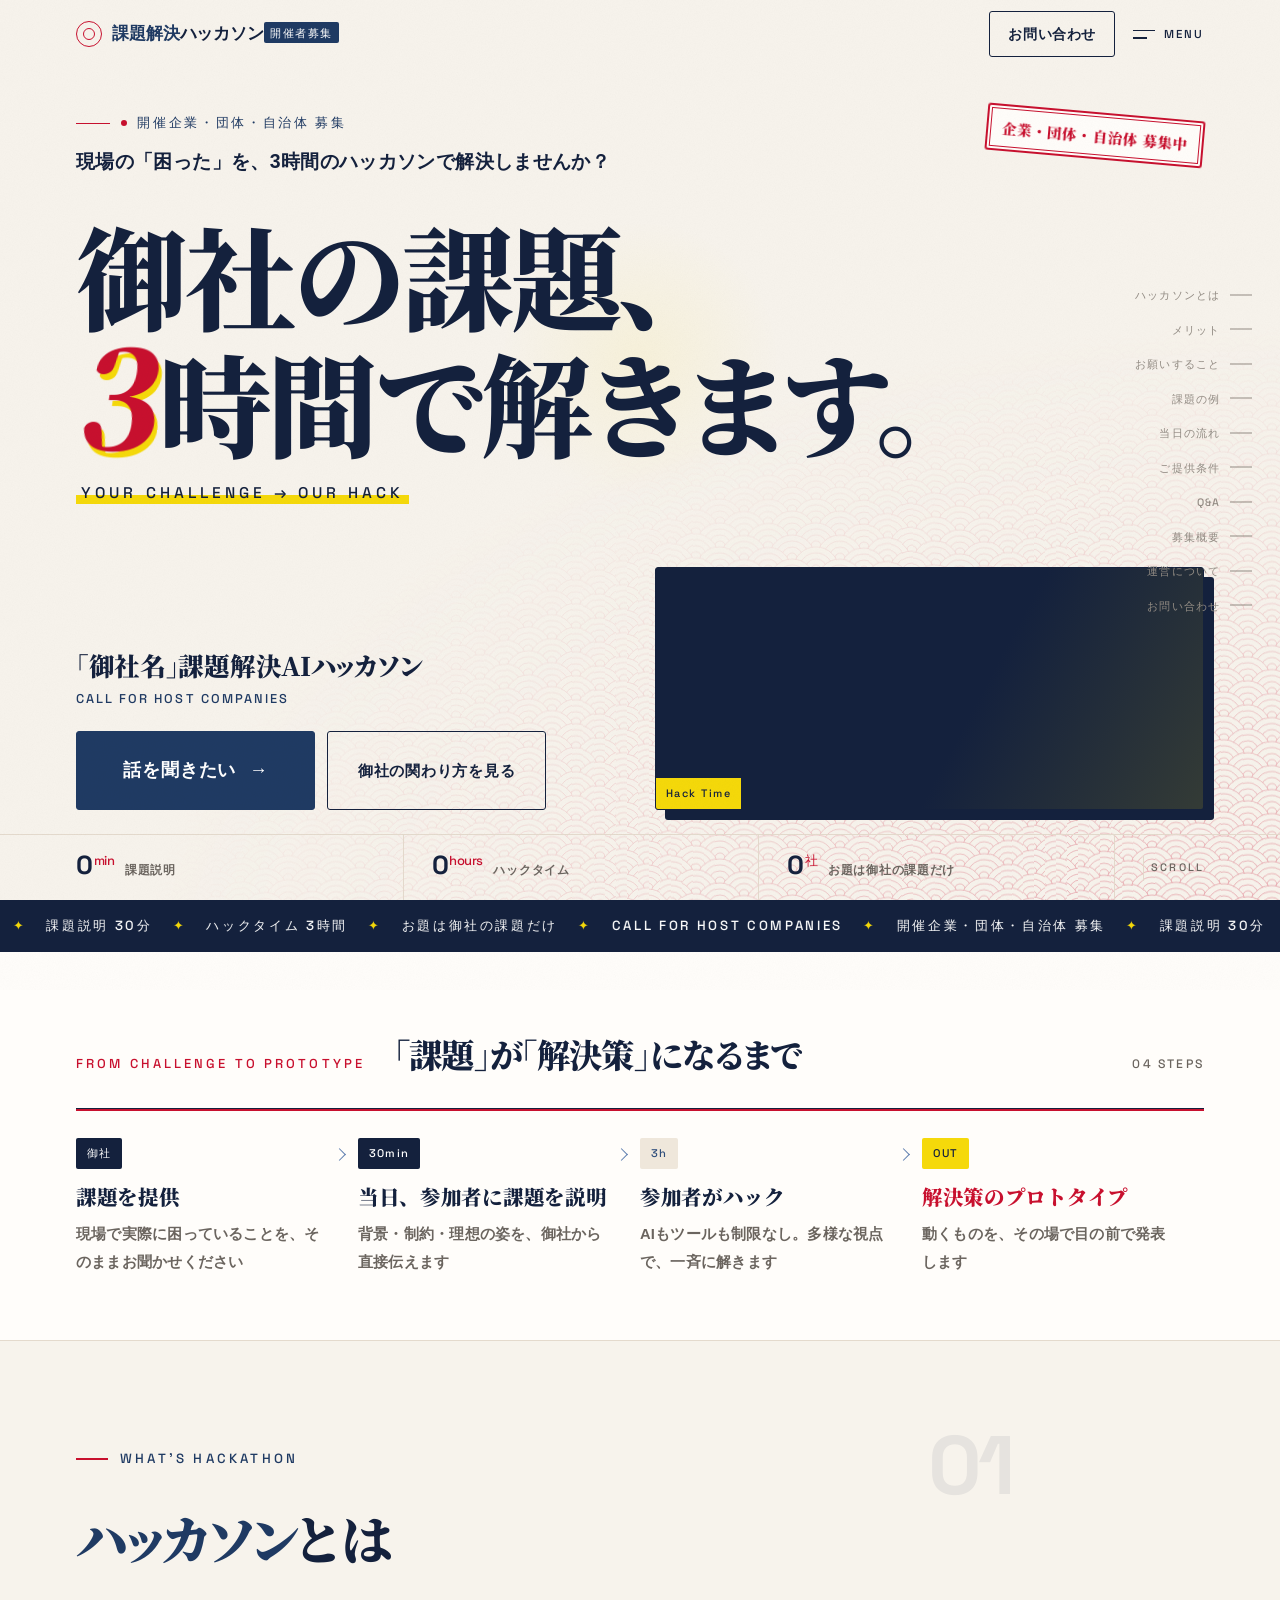
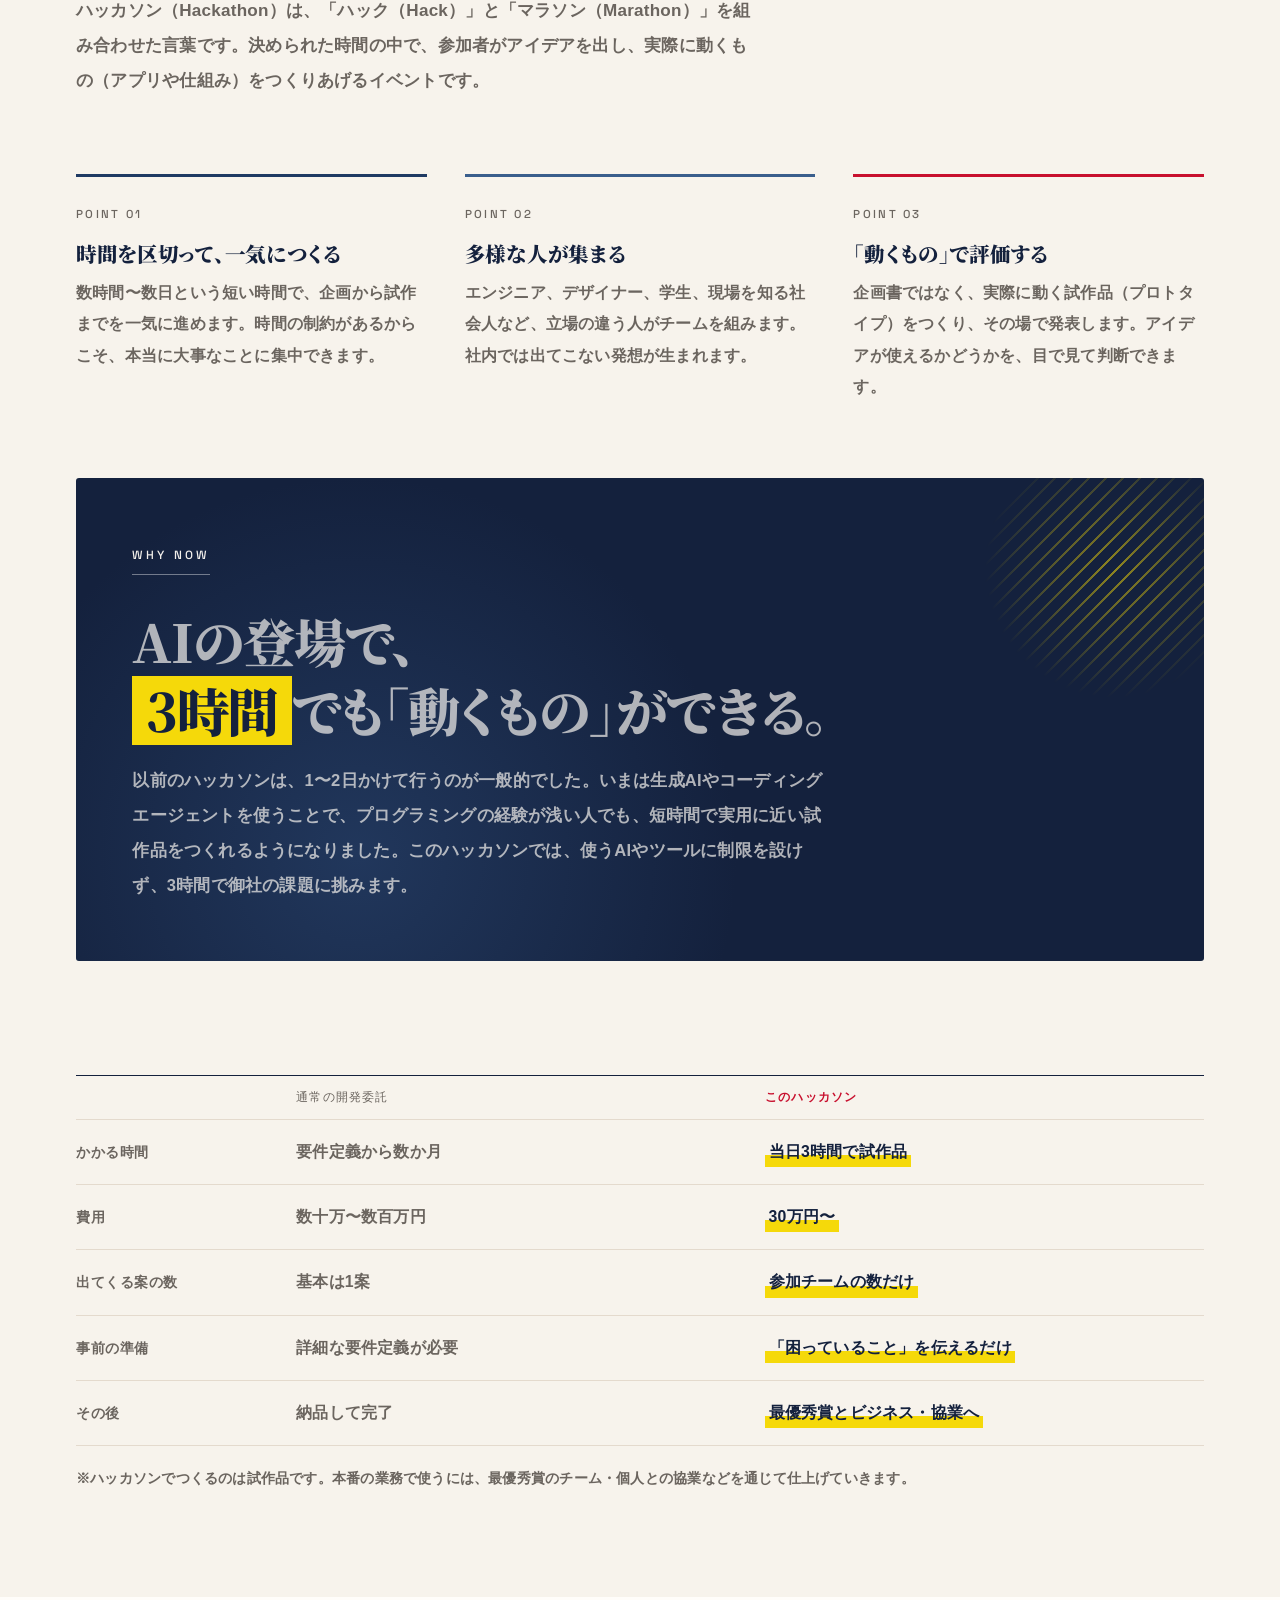
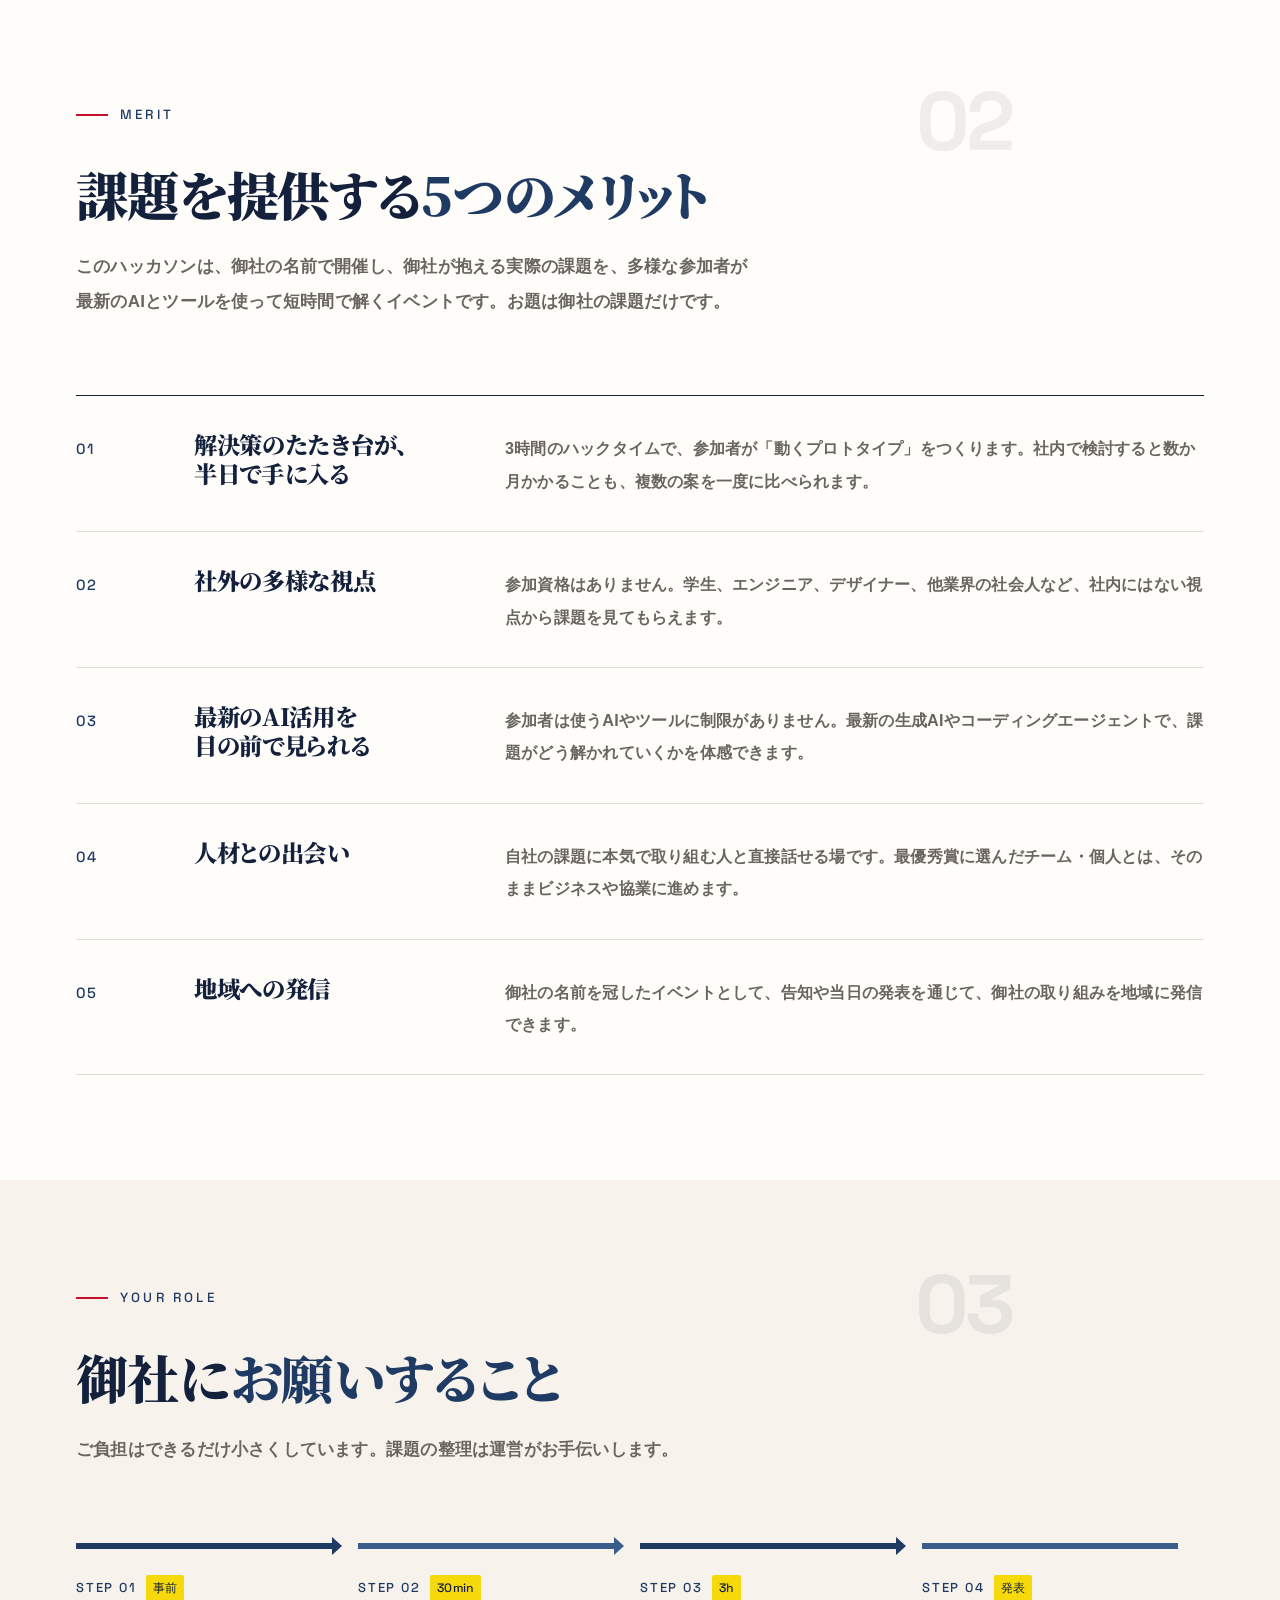
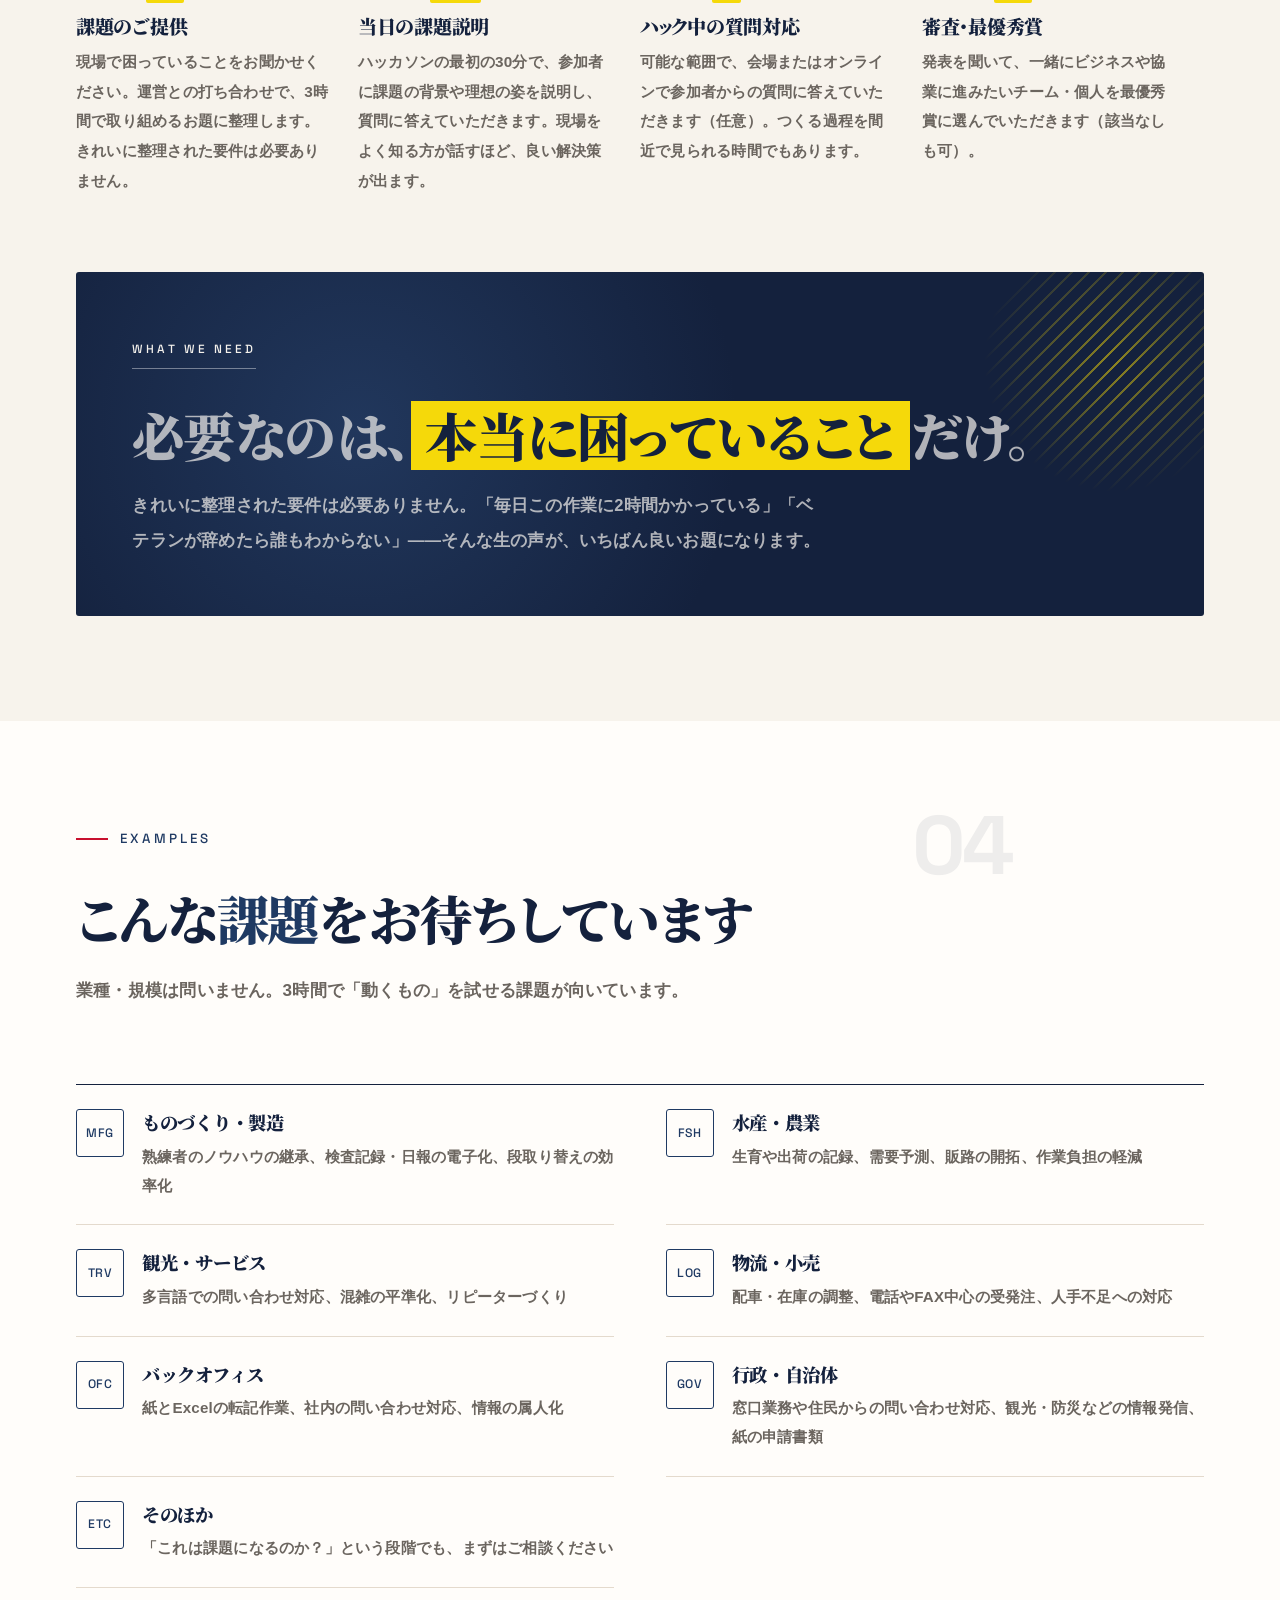
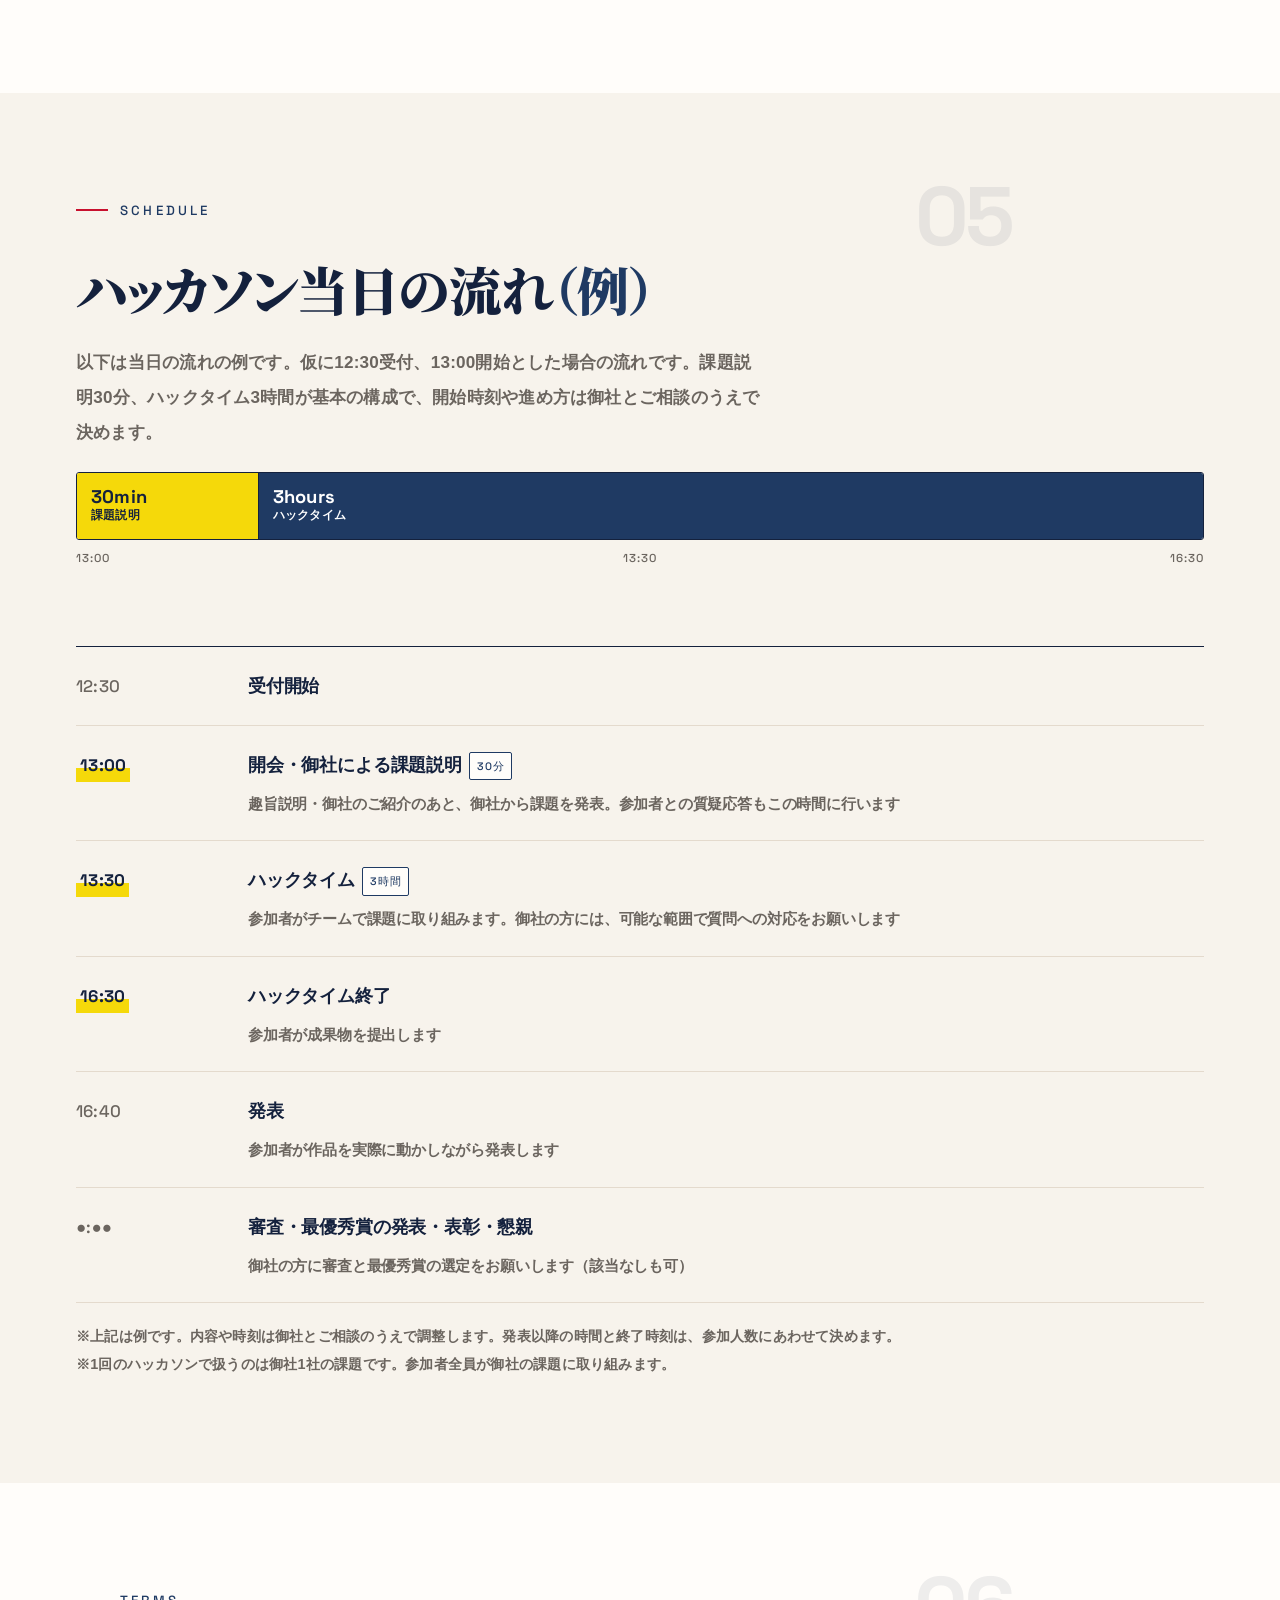
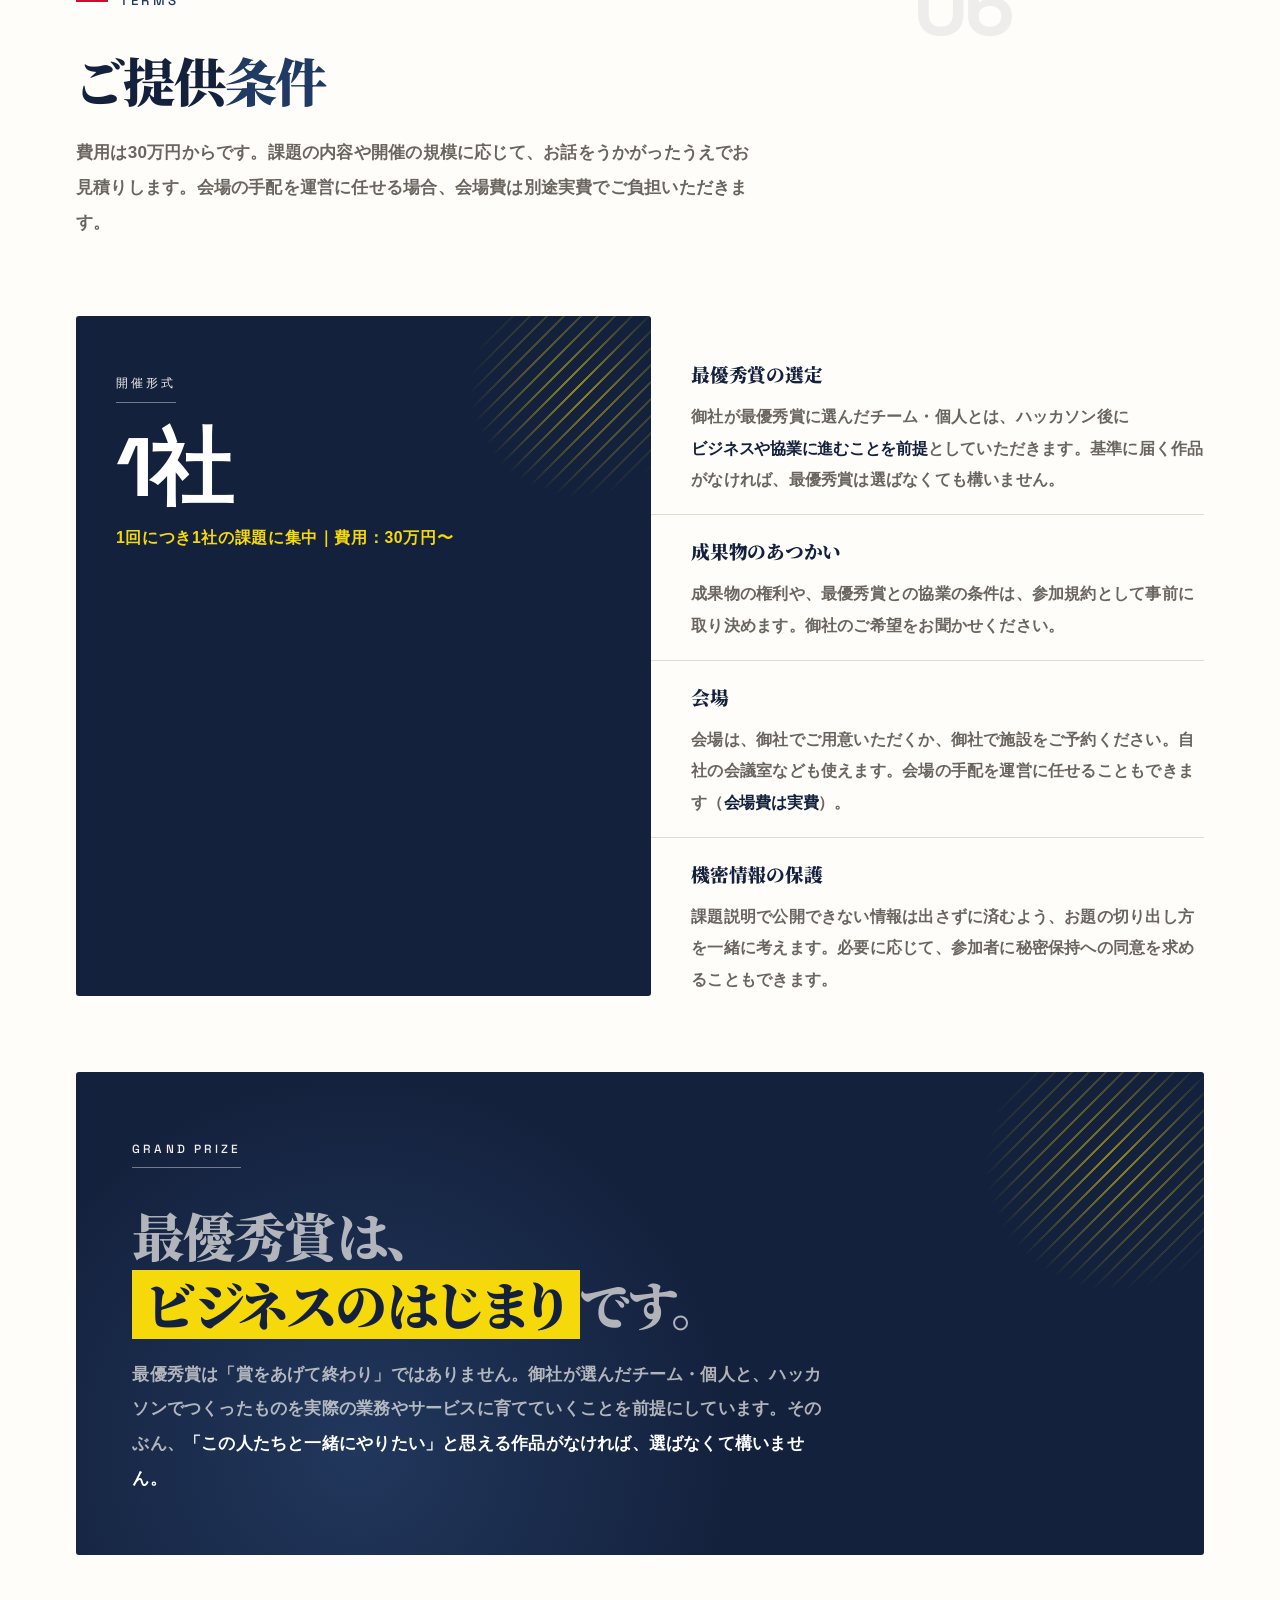
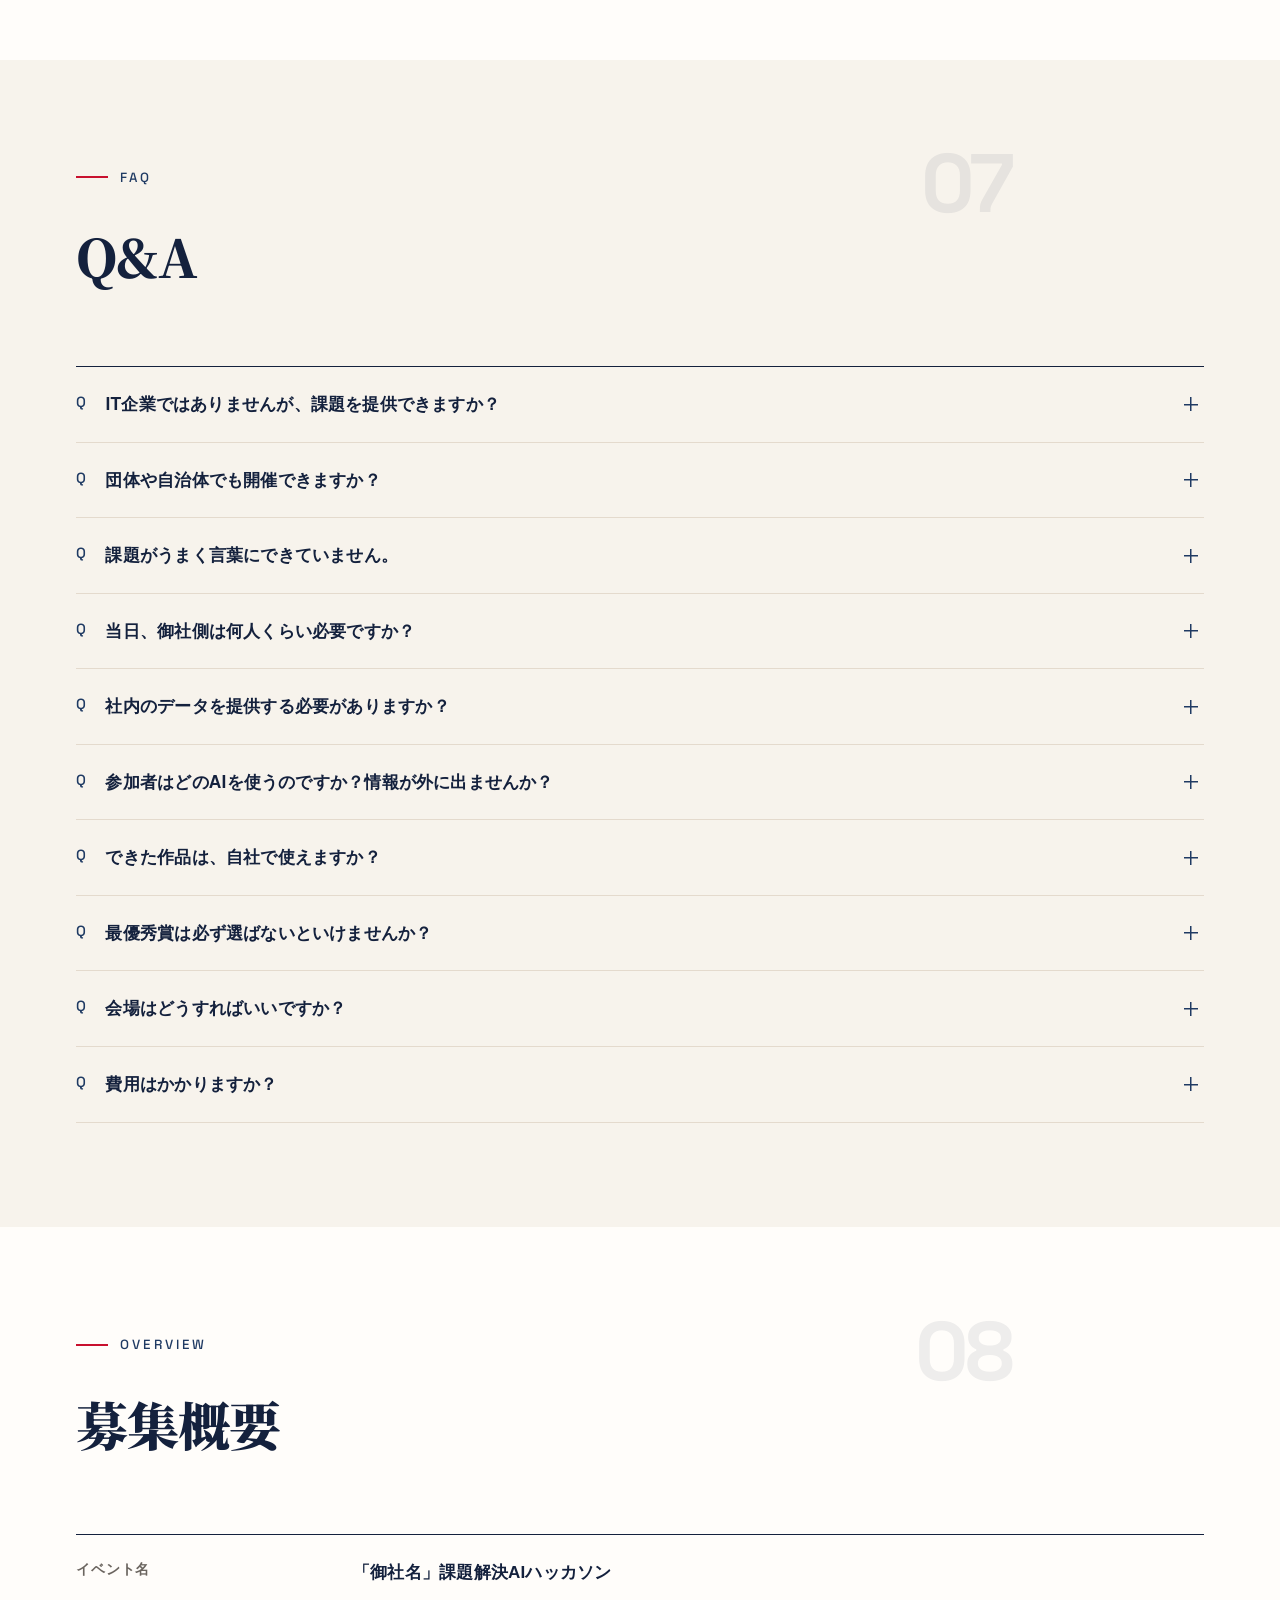
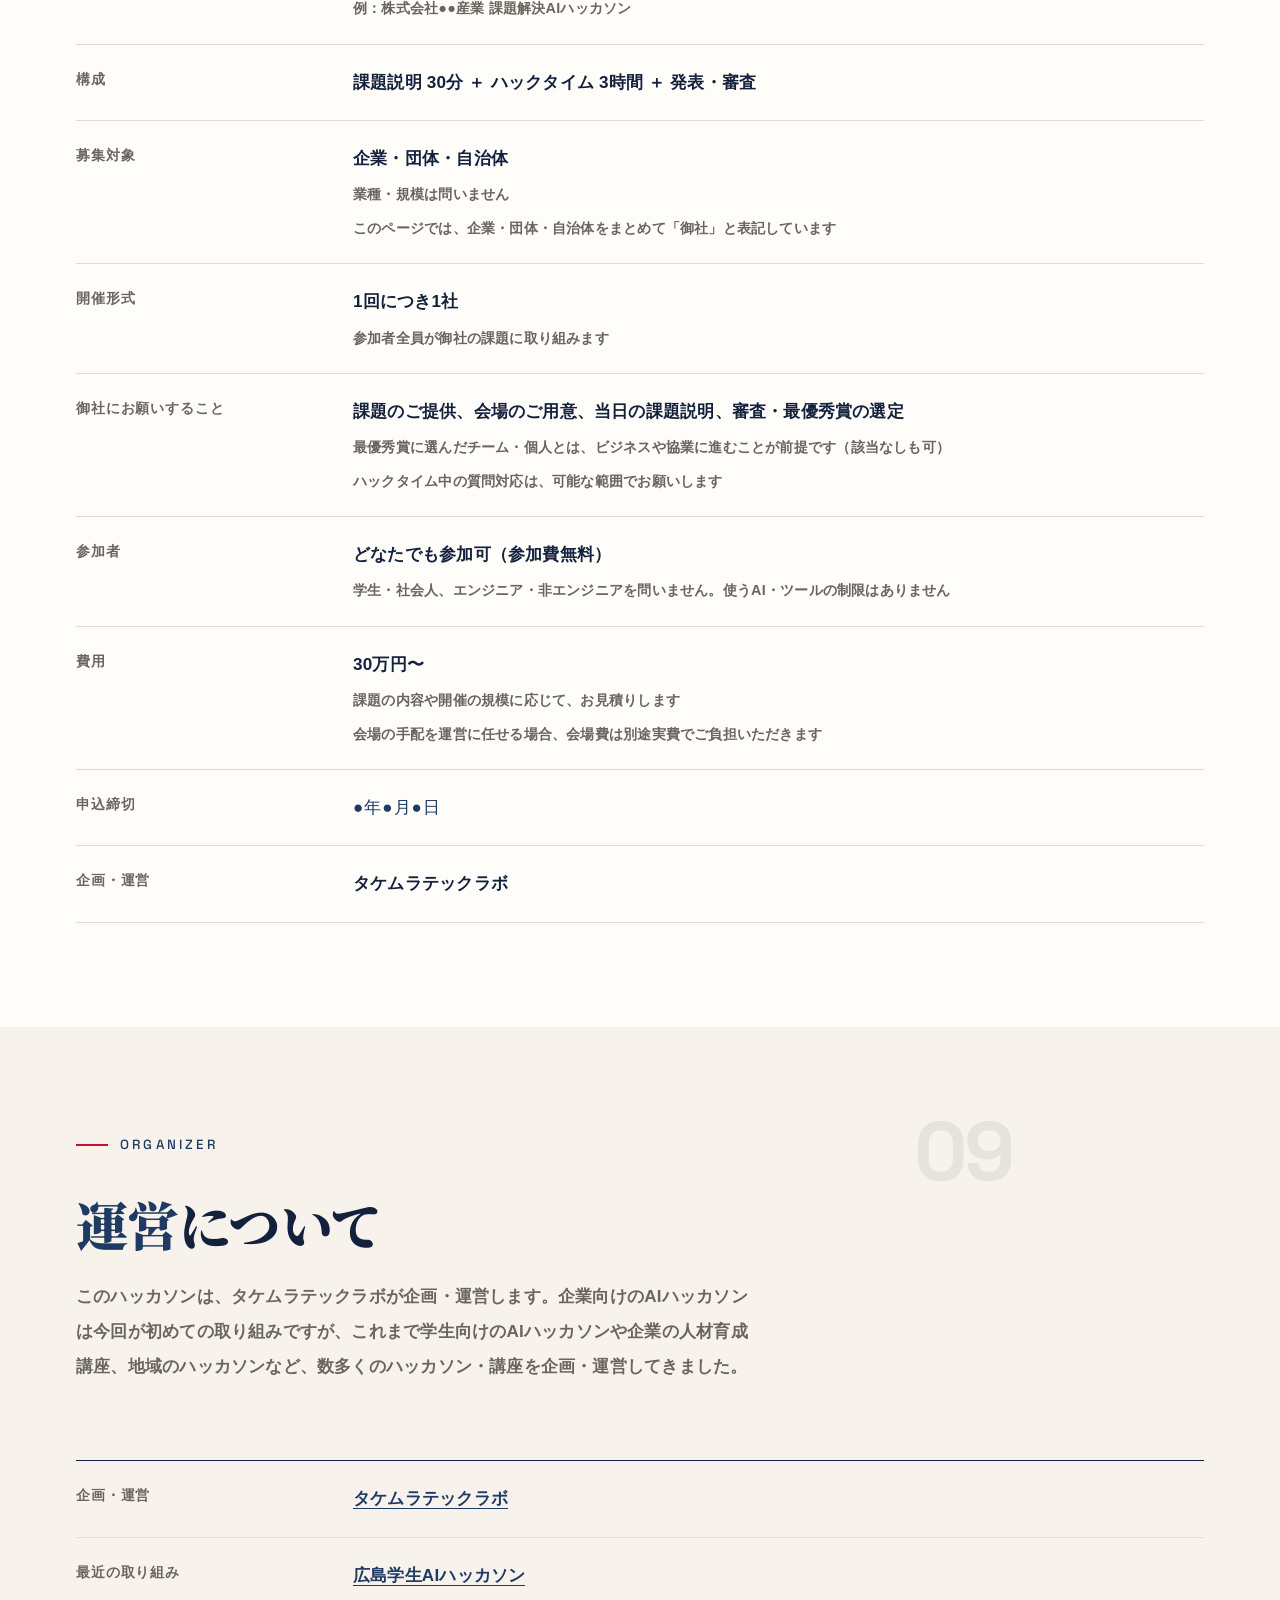
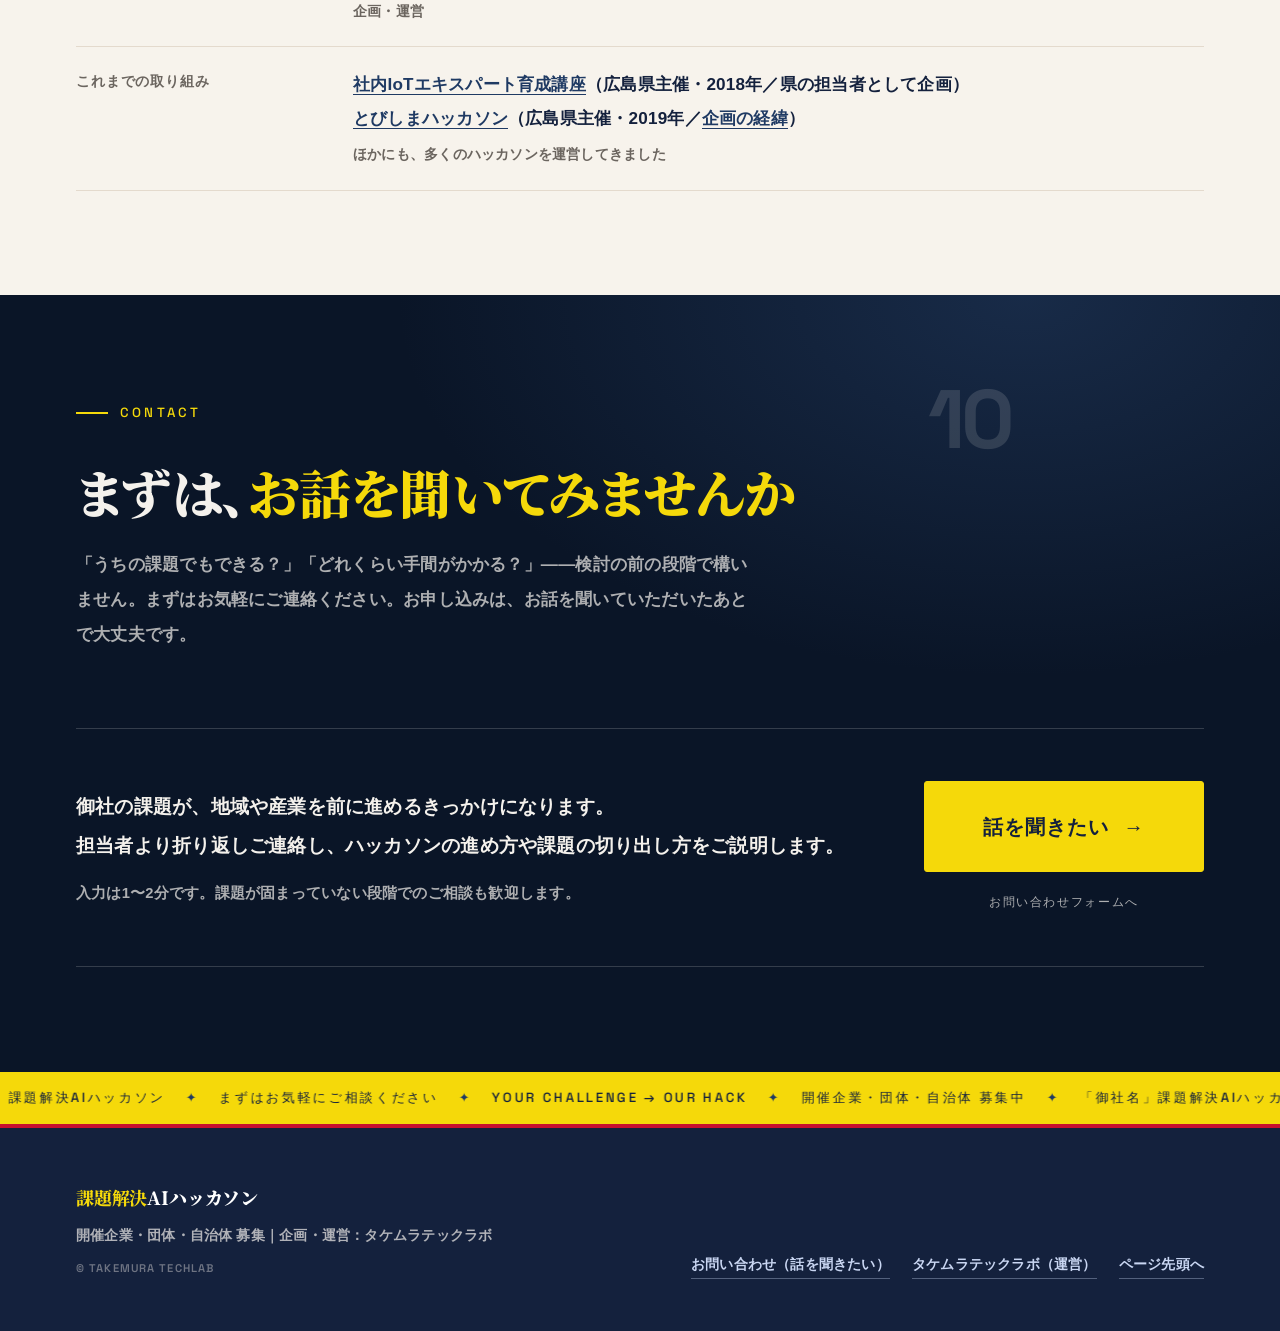
==== commit d2de6705: "タケムラテックラボのHPへのリンクを追加 Co-Authored-By: Claude Opus 5.5 <noreply@anthropic.com>" ====
--- a/index.html
+++ b/index.html
@@ -623,7 +623,7 @@
         <p>このハッカソンは、タケムラテックラボが企画・運営します。企業向けのAIハッカソンは今回が初めての取り組みですが、これまで学生向けのAIハッカソンや企業の人材育成講座、地域のハッカソンなど、数多くのハッカソン・講座を企画・運営してきました。</p>
       </div>
       <div class="ov">
-        <div class="ov-row"><div class="l">企画・運営</div><div class="v">タケムラテックラボ</div></div>
+        <div class="ov-row"><div class="l">企画・運営</div><div class="v"><a href="https://www.takemura-techlab.com/" target="_blank" rel="noopener">タケムラテックラボ</a></div></div>
         <div class="ov-row"><div class="l">最近の取り組み</div><div class="v"><a href="https://hiroshima-ai-hackathon.jp/" target="_blank" rel="noopener">広島学生AIハッカソン</a> <small>企画・運営</small></div></div>
         <div class="ov-row"><div class="l">これまでの取り組み</div><div class="v"><a href="https://www.projectdesign.jp/201812/iot-newbiz/005719.php" target="_blank" rel="noopener">社内IoTエキスパート育成講座</a>（広島県主催・2018年／県の担当者として企画）<br><a href="https://uhuru.connpass.com/event/117829/" target="_blank" rel="noopener">とびしまハッカソン</a>（広島県主催・2019年／<a href="https://tatsuya1970.com/?p=13008" target="_blank" rel="noopener">企画の経緯</a>） <small>ほかにも、多くのハッカソンを運営してきました</small></div></div>
       </div>
@@ -669,6 +669,7 @@
       </div>
       <div class="f-links">
         <a href="#contact">お問い合わせ（話を聞きたい）</a>
+        <a href="https://www.takemura-techlab.com/" target="_blank" rel="noopener">タケムラテックラボ（運営）</a>
         <a href="#top">ページ先頭へ</a>
       </div>
     </div>
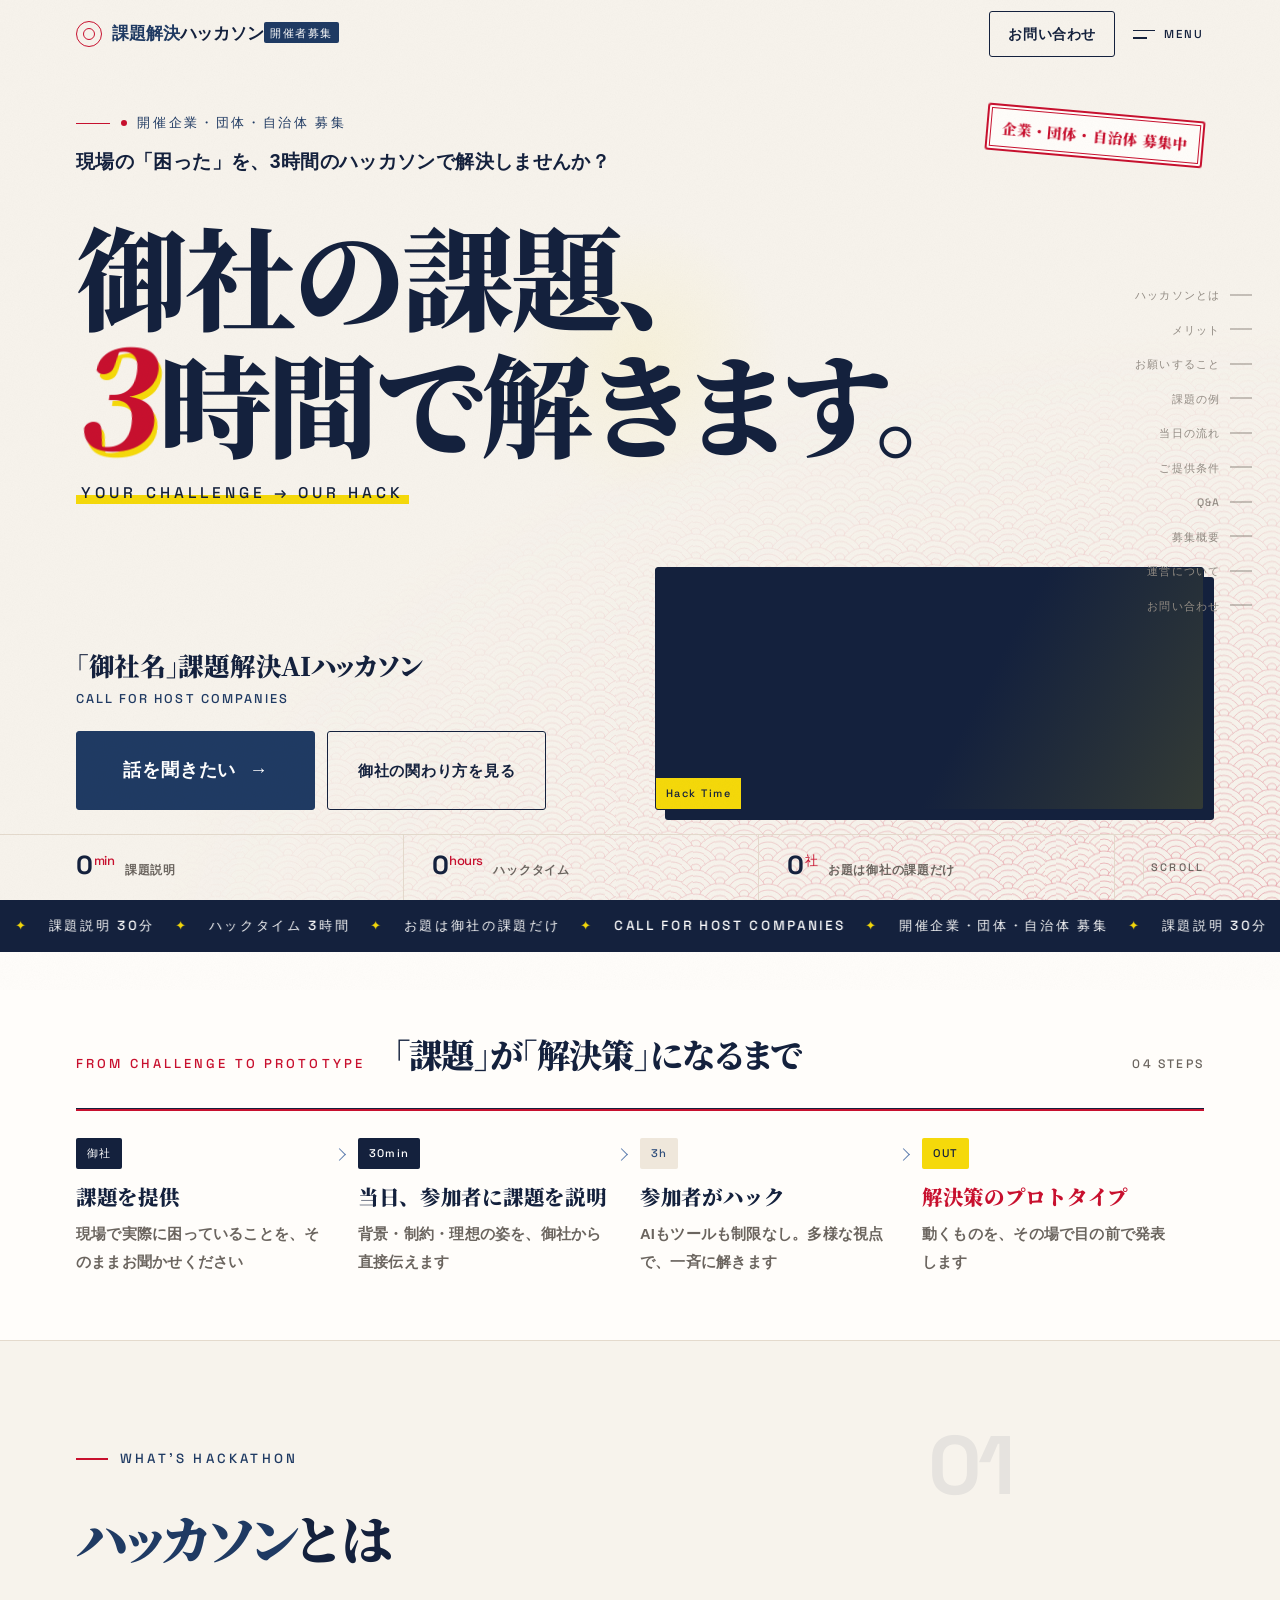
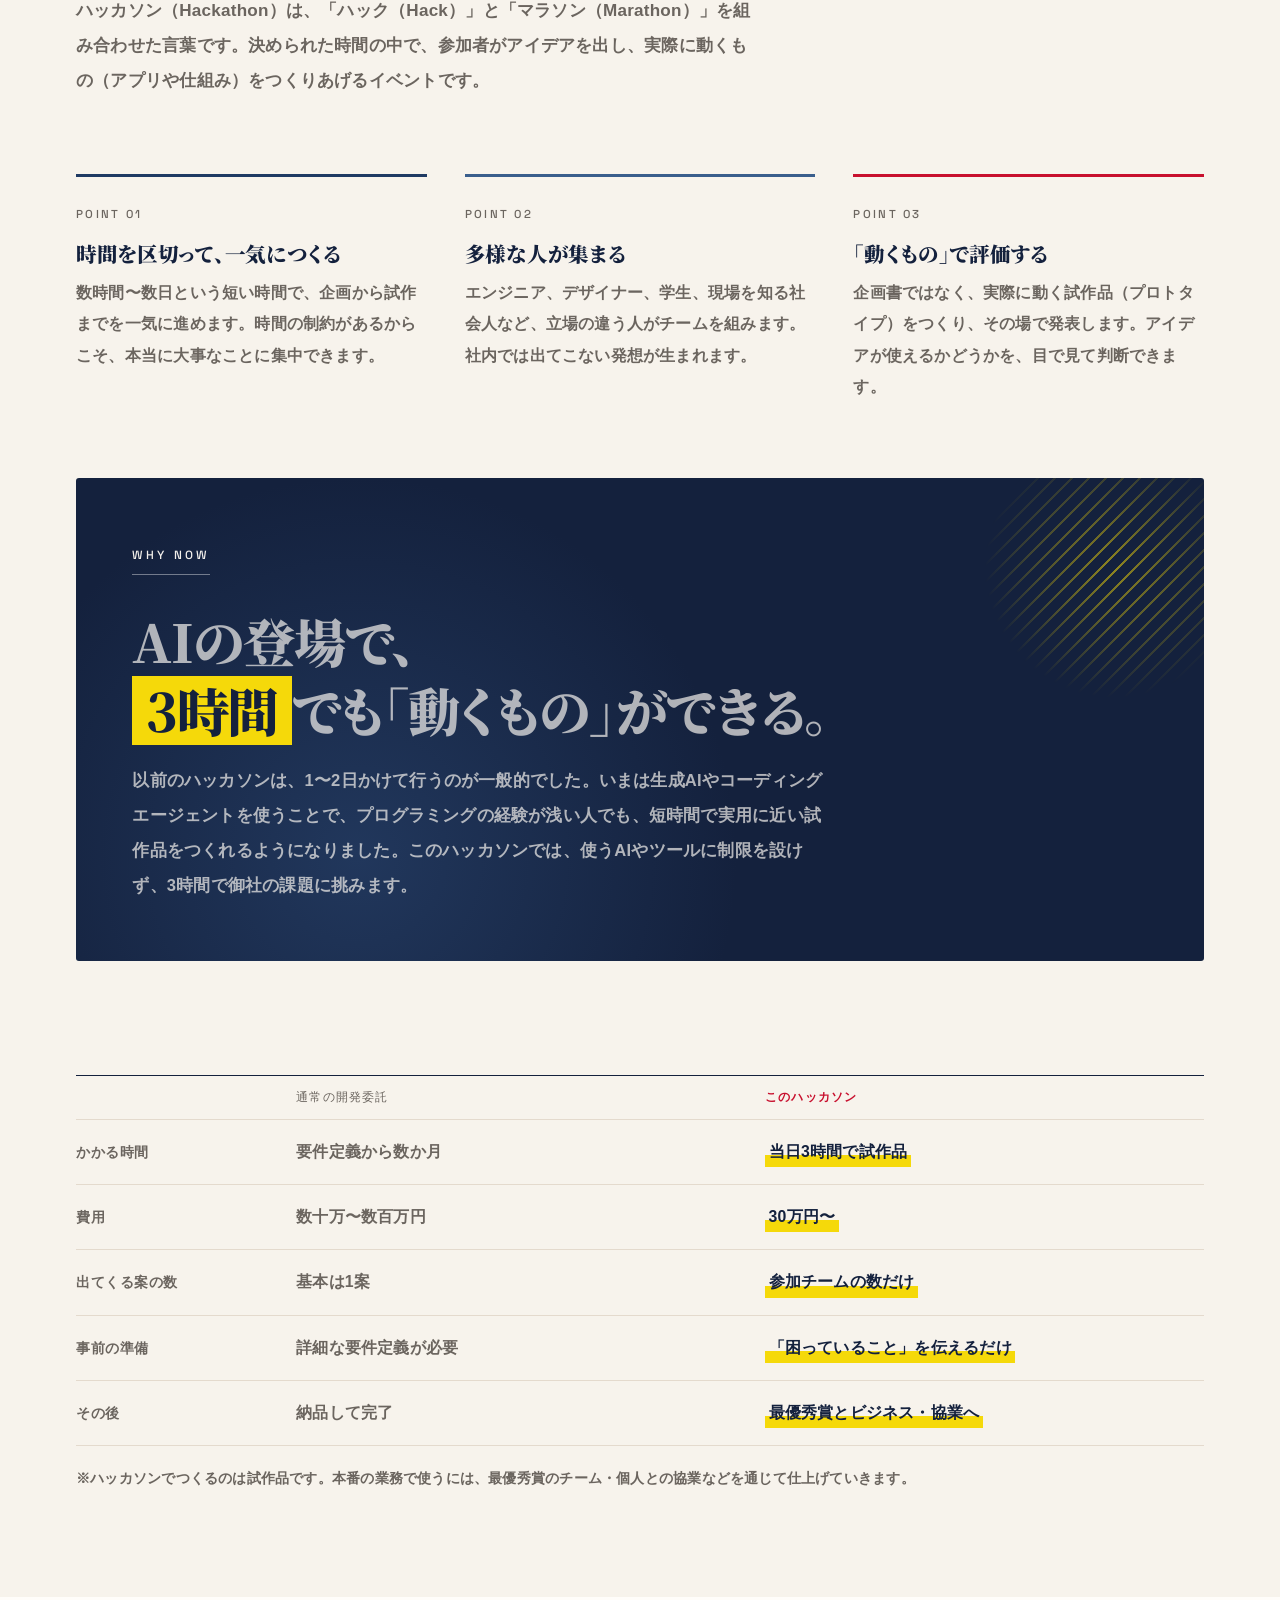
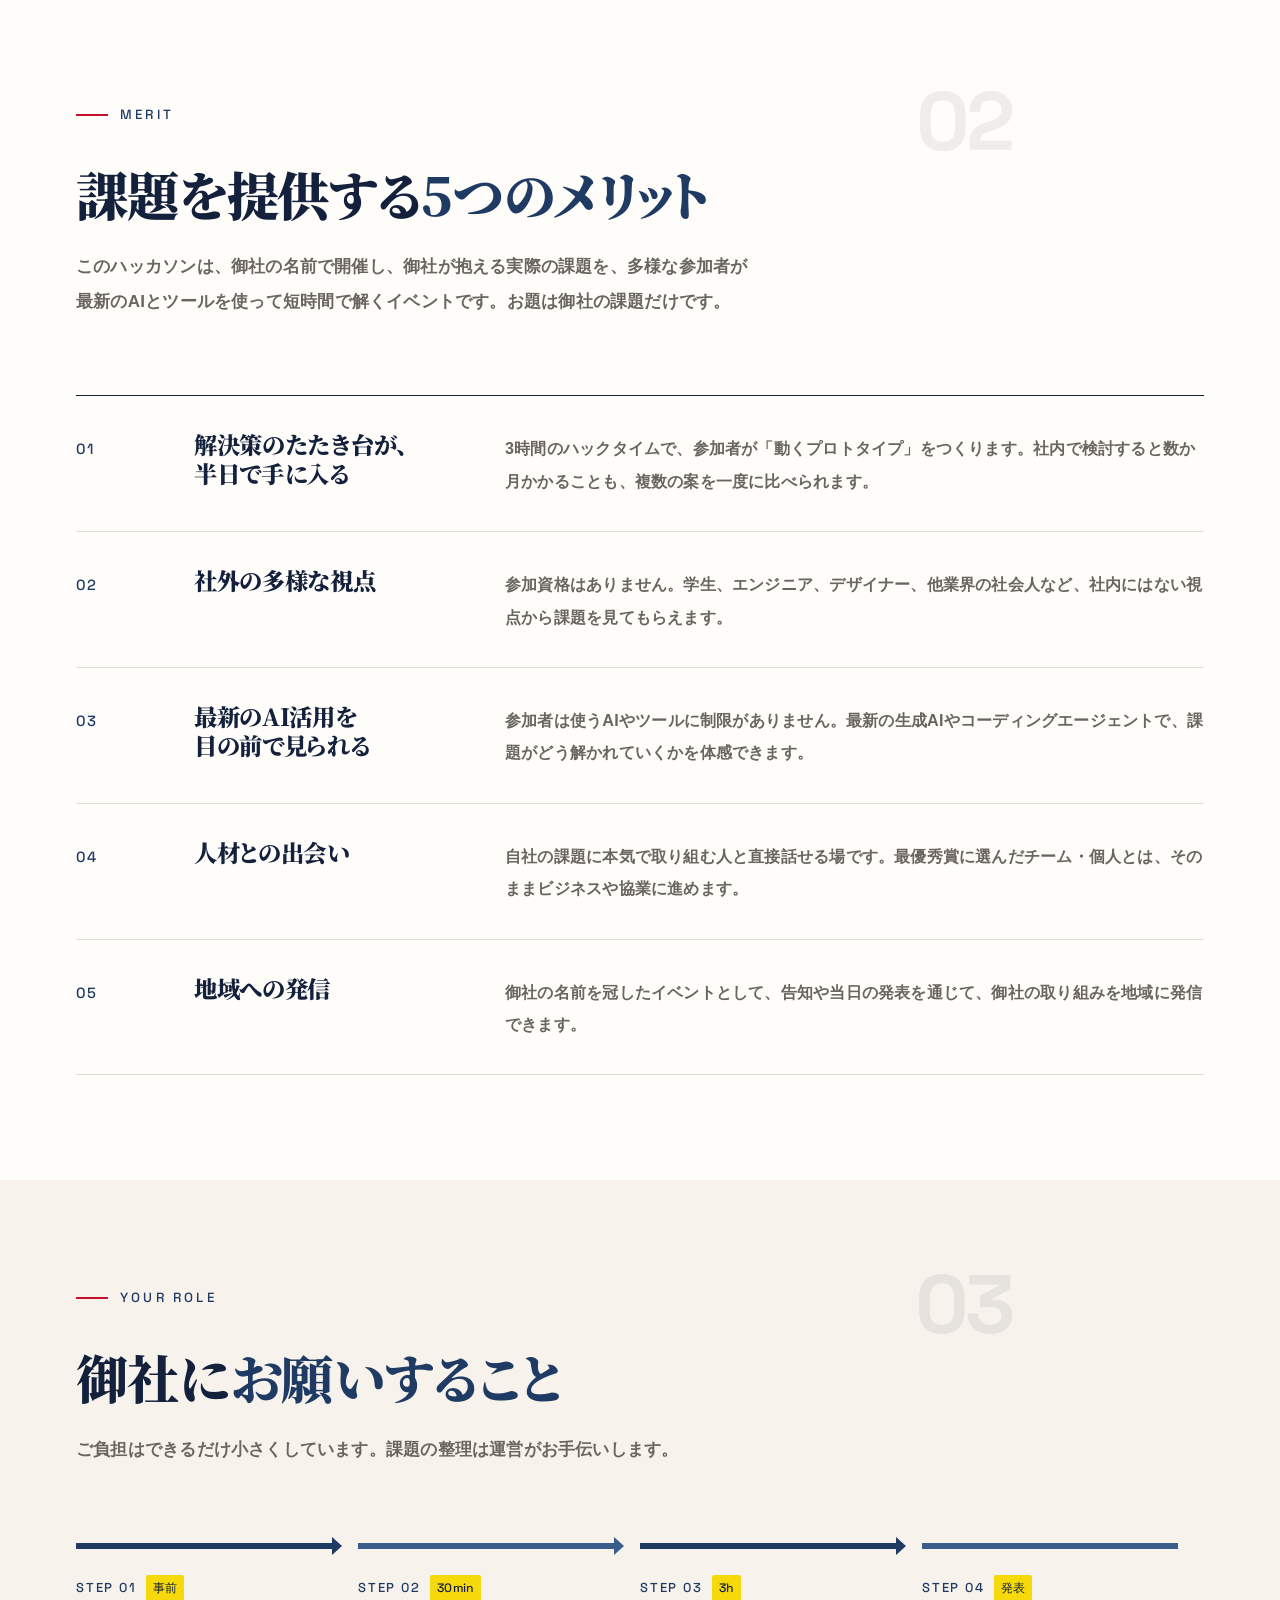
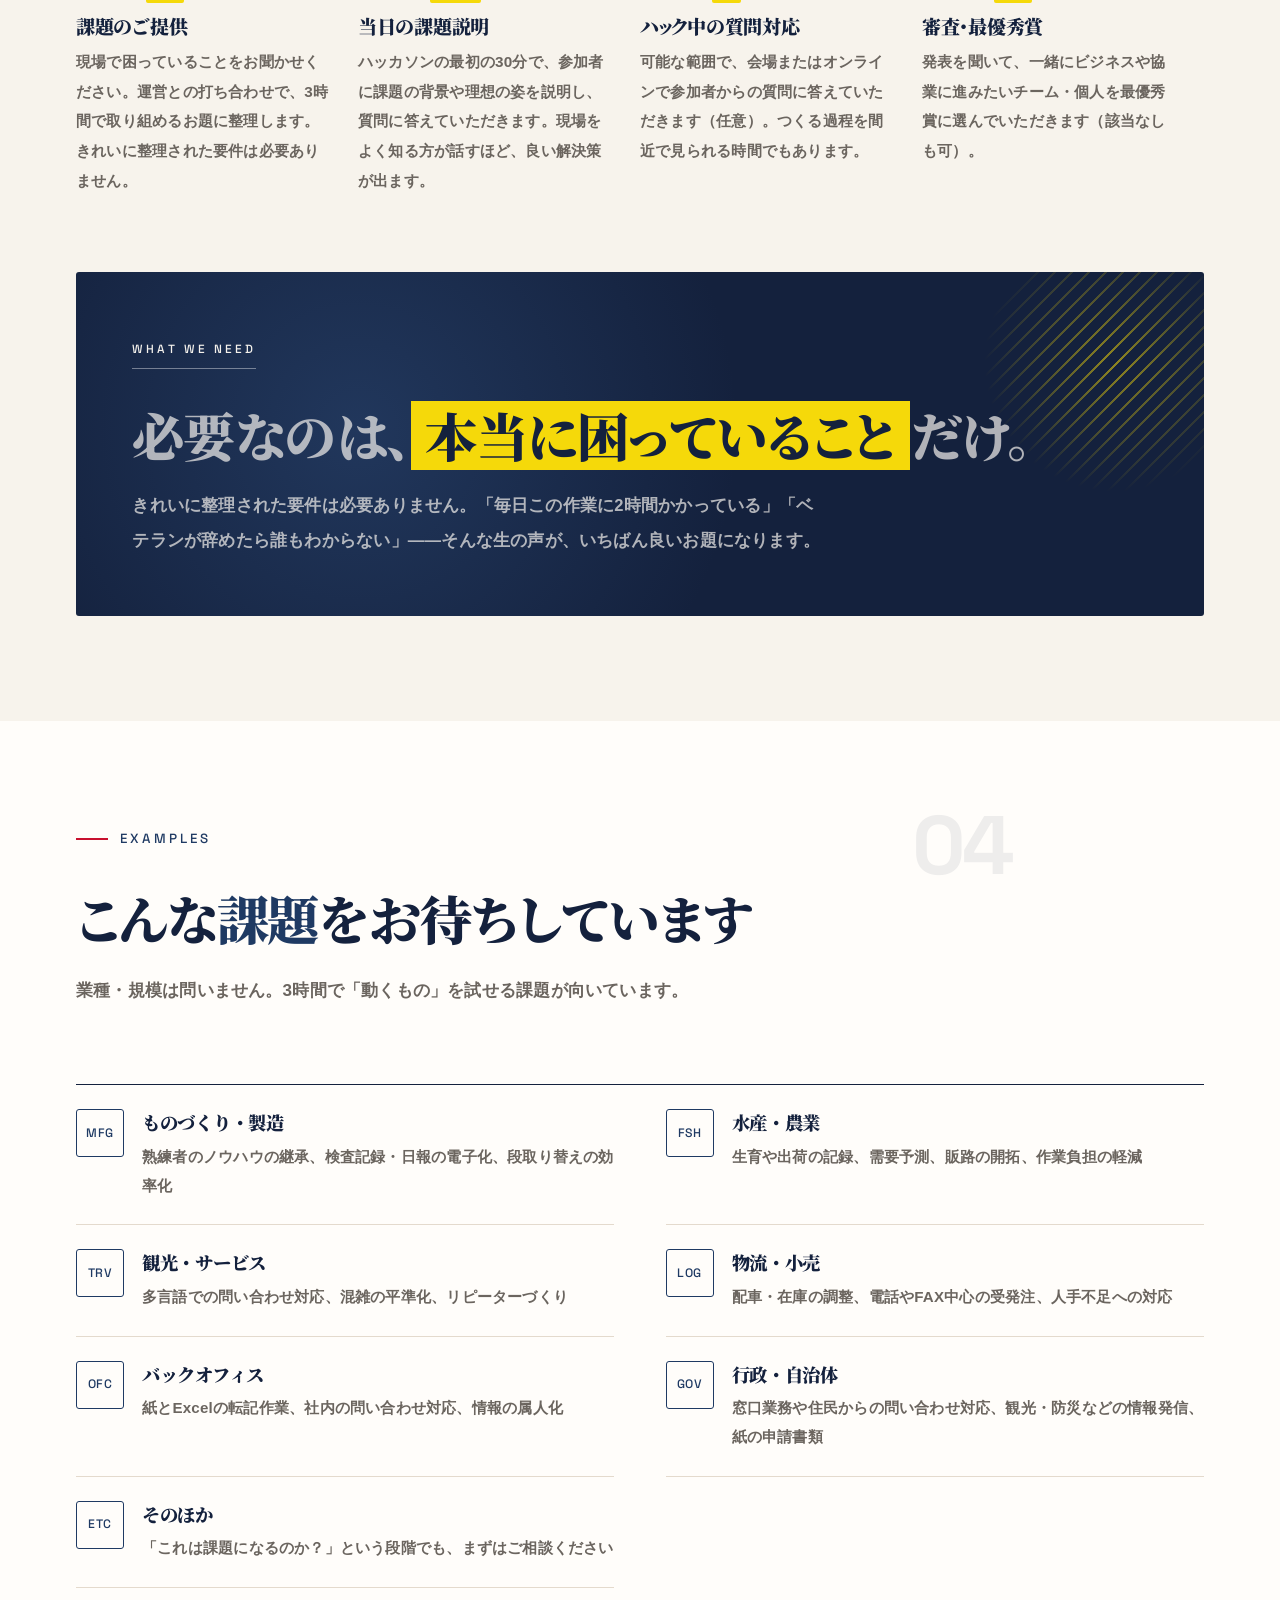
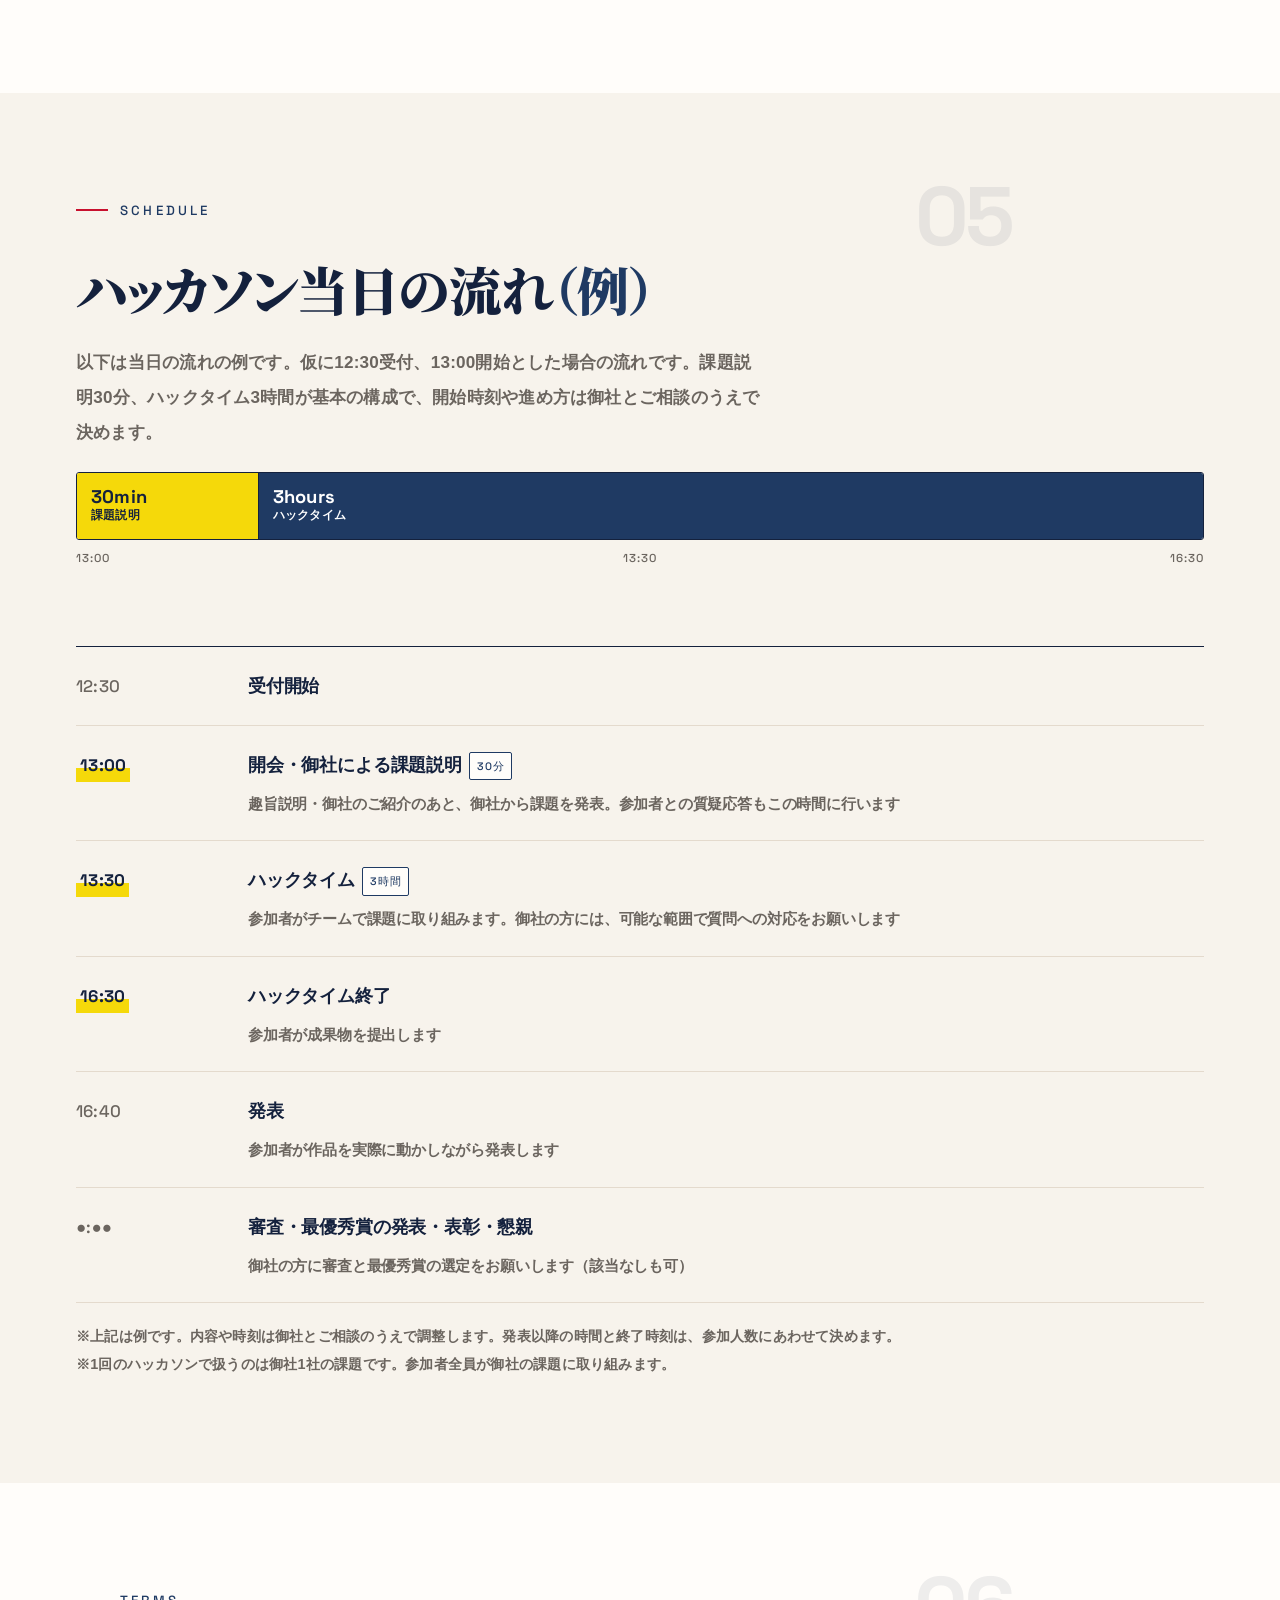
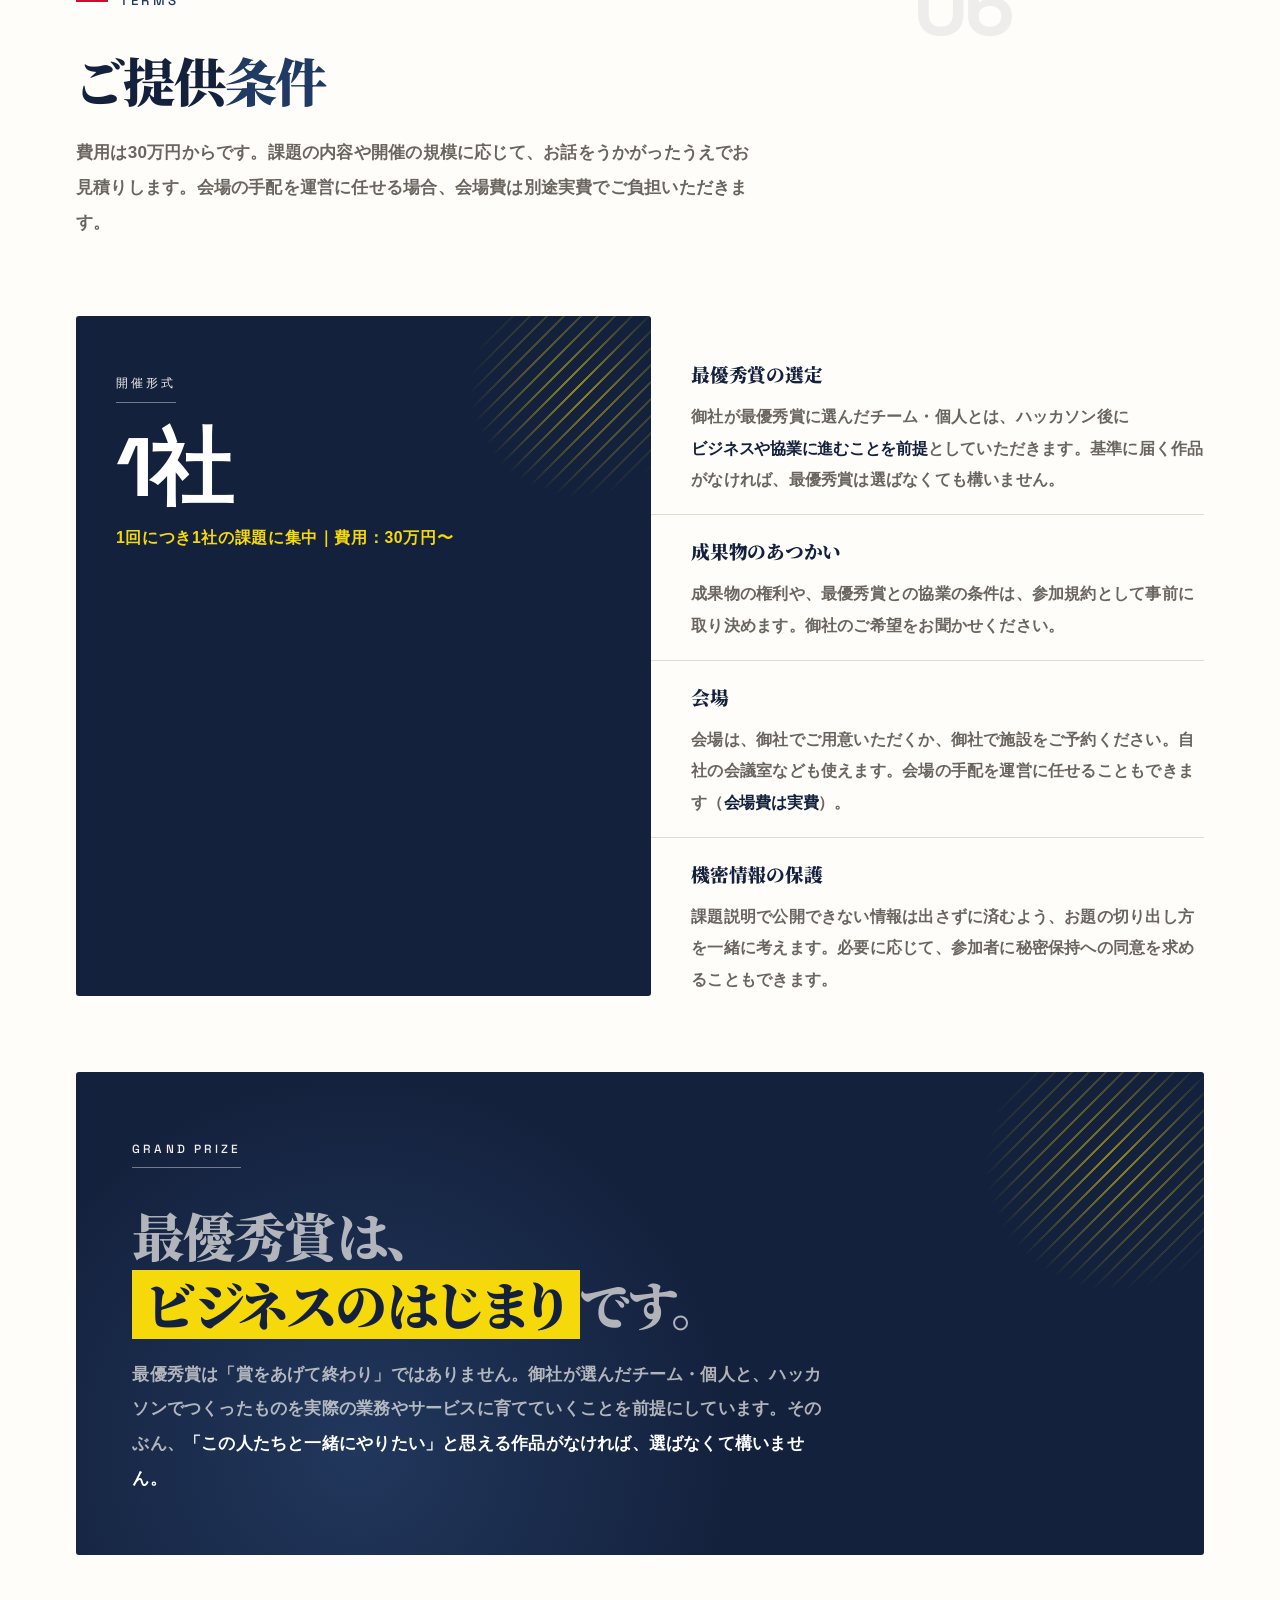
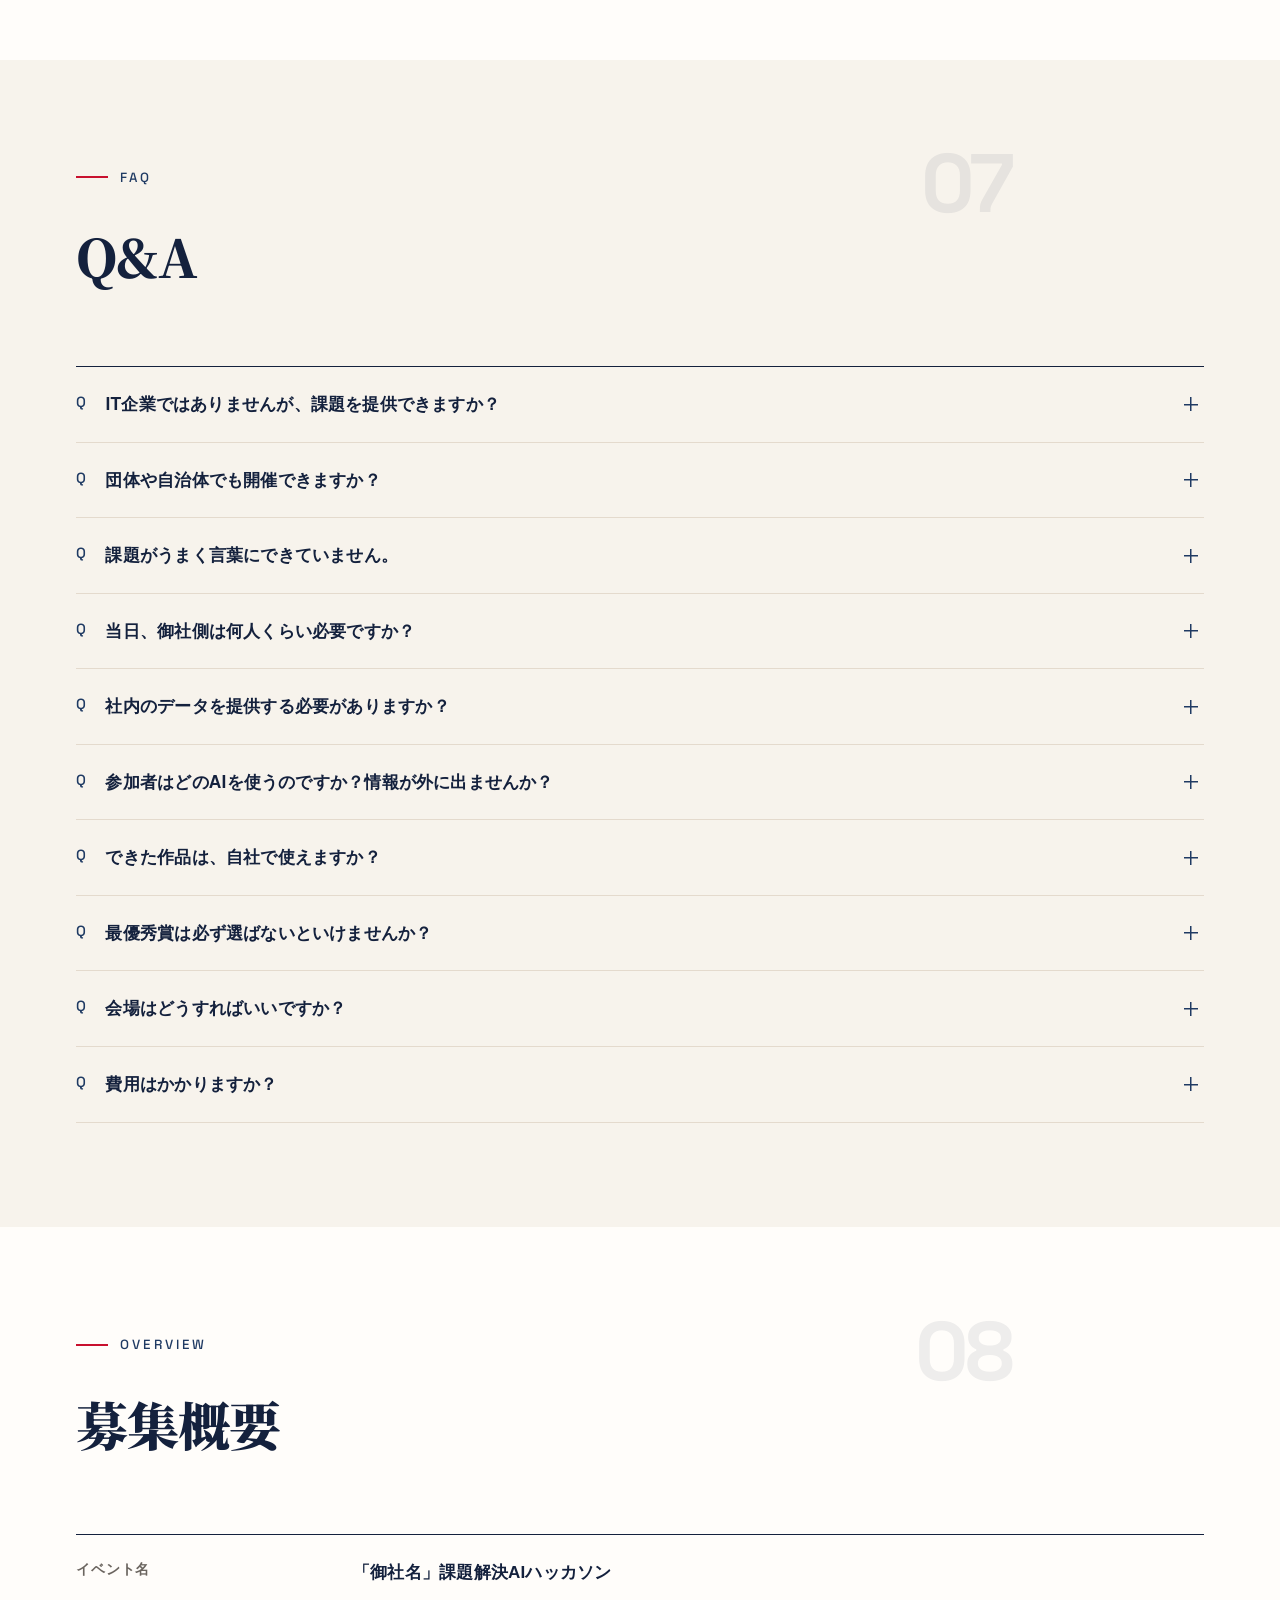
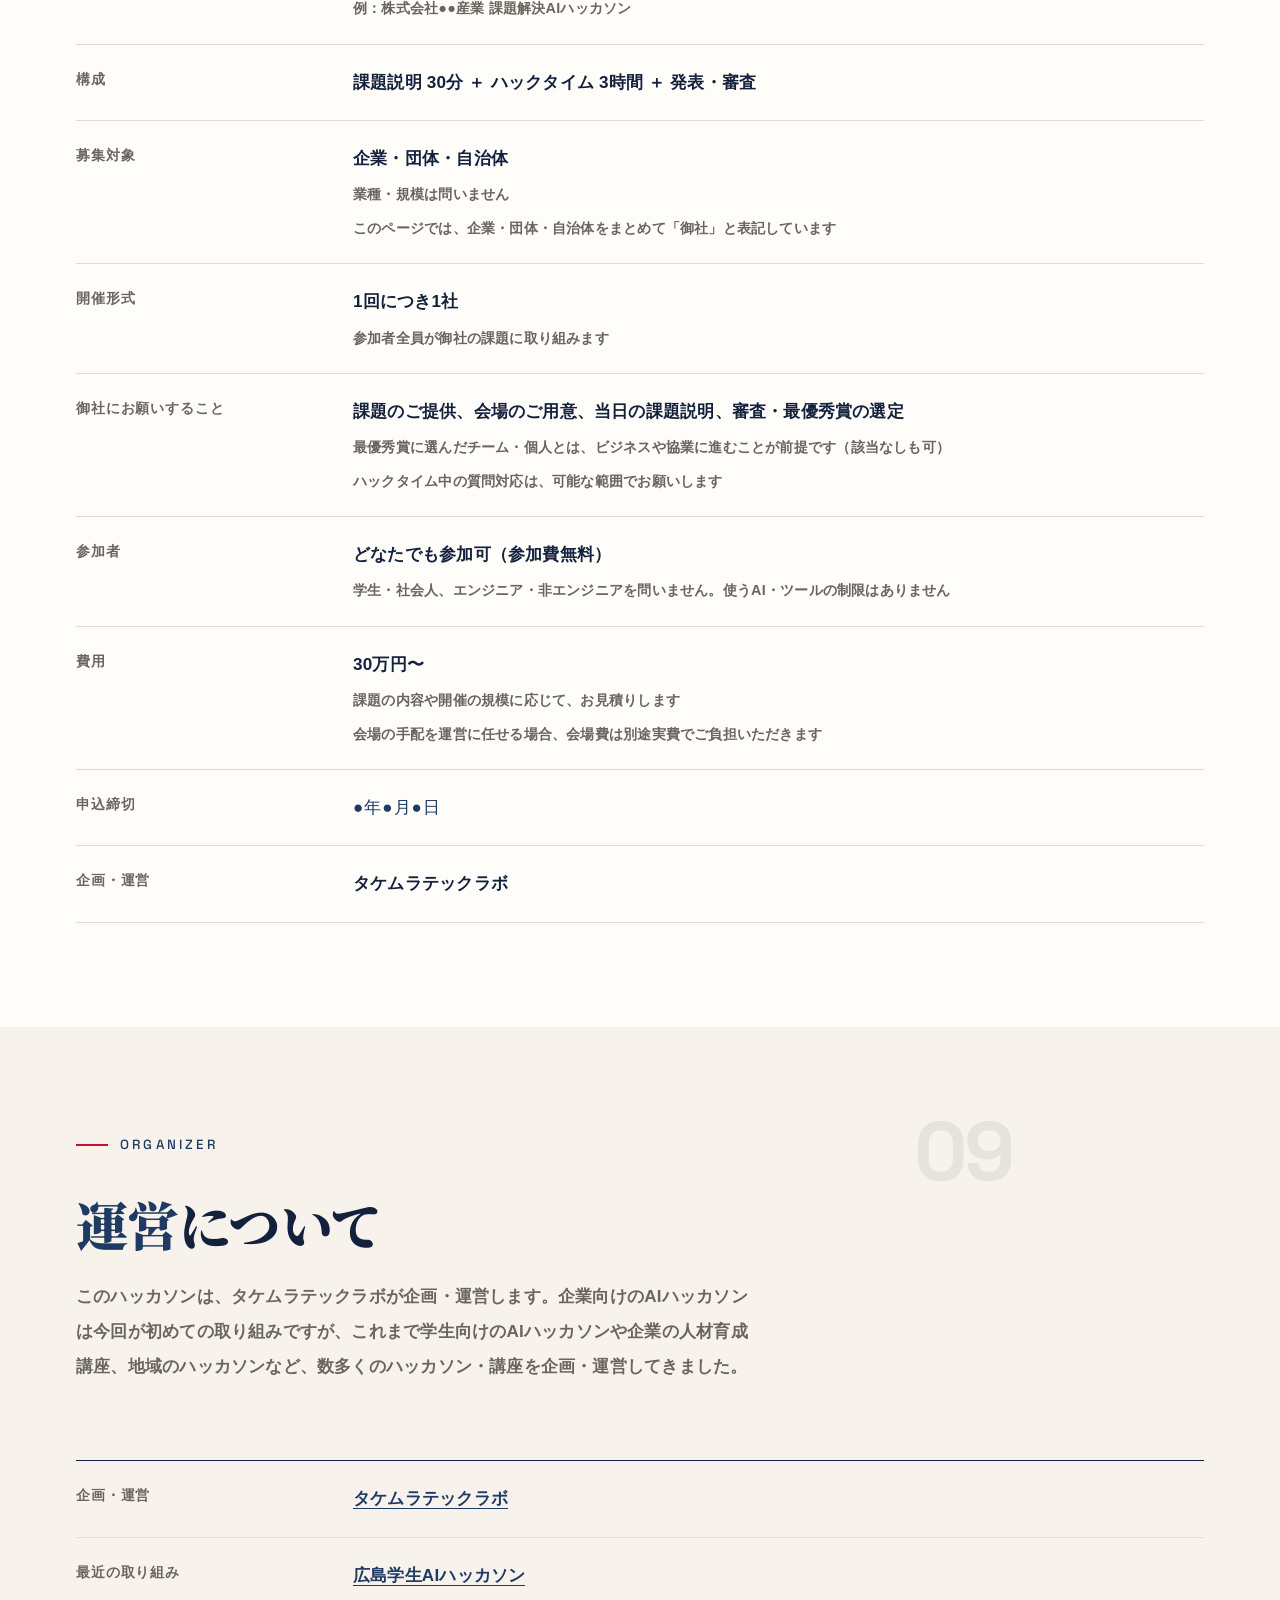
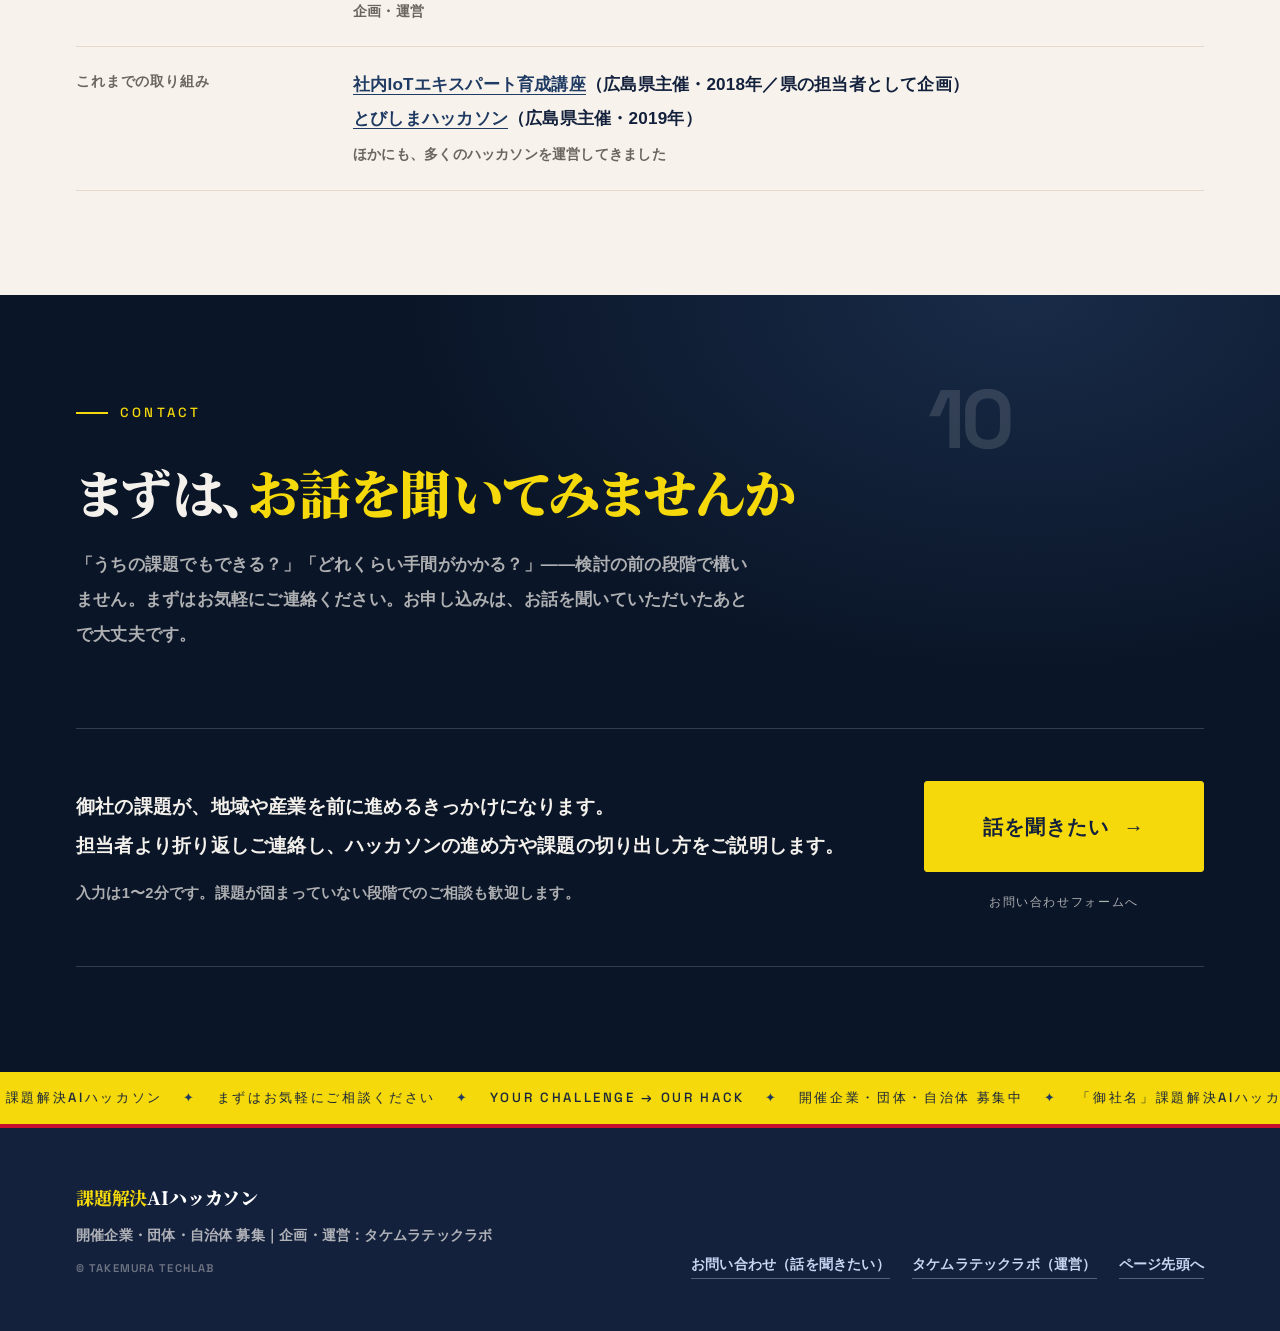
==== commit fc8b3a8b: "とびしまハッカソンの「企画の経緯」リンクを削除 Co-Authored-By: Claude Opus 5.5 <noreply@anthropic.com>" ====
--- a/index.html
+++ b/index.html
@@ -625,7 +625,7 @@
       <div class="ov">
         <div class="ov-row"><div class="l">企画・運営</div><div class="v"><a href="https://www.takemura-techlab.com/" target="_blank" rel="noopener">タケムラテックラボ</a></div></div>
         <div class="ov-row"><div class="l">最近の取り組み</div><div class="v"><a href="https://hiroshima-ai-hackathon.jp/" target="_blank" rel="noopener">広島学生AIハッカソン</a> <small>企画・運営</small></div></div>
-        <div class="ov-row"><div class="l">これまでの取り組み</div><div class="v"><a href="https://www.projectdesign.jp/201812/iot-newbiz/005719.php" target="_blank" rel="noopener">社内IoTエキスパート育成講座</a>（広島県主催・2018年／県の担当者として企画）<br><a href="https://uhuru.connpass.com/event/117829/" target="_blank" rel="noopener">とびしまハッカソン</a>（広島県主催・2019年／<a href="https://tatsuya1970.com/?p=13008" target="_blank" rel="noopener">企画の経緯</a>） <small>ほかにも、多くのハッカソンを運営してきました</small></div></div>
+        <div class="ov-row"><div class="l">これまでの取り組み</div><div class="v"><a href="https://www.projectdesign.jp/201812/iot-newbiz/005719.php" target="_blank" rel="noopener">社内IoTエキスパート育成講座</a>（広島県主催・2018年／県の担当者として企画）<br><a href="https://uhuru.connpass.com/event/117829/" target="_blank" rel="noopener">とびしまハッカソン</a>（広島県主催・2019年） <small>ほかにも、多くのハッカソンを運営してきました</small></div></div>
       </div>
     </div>
   </section>
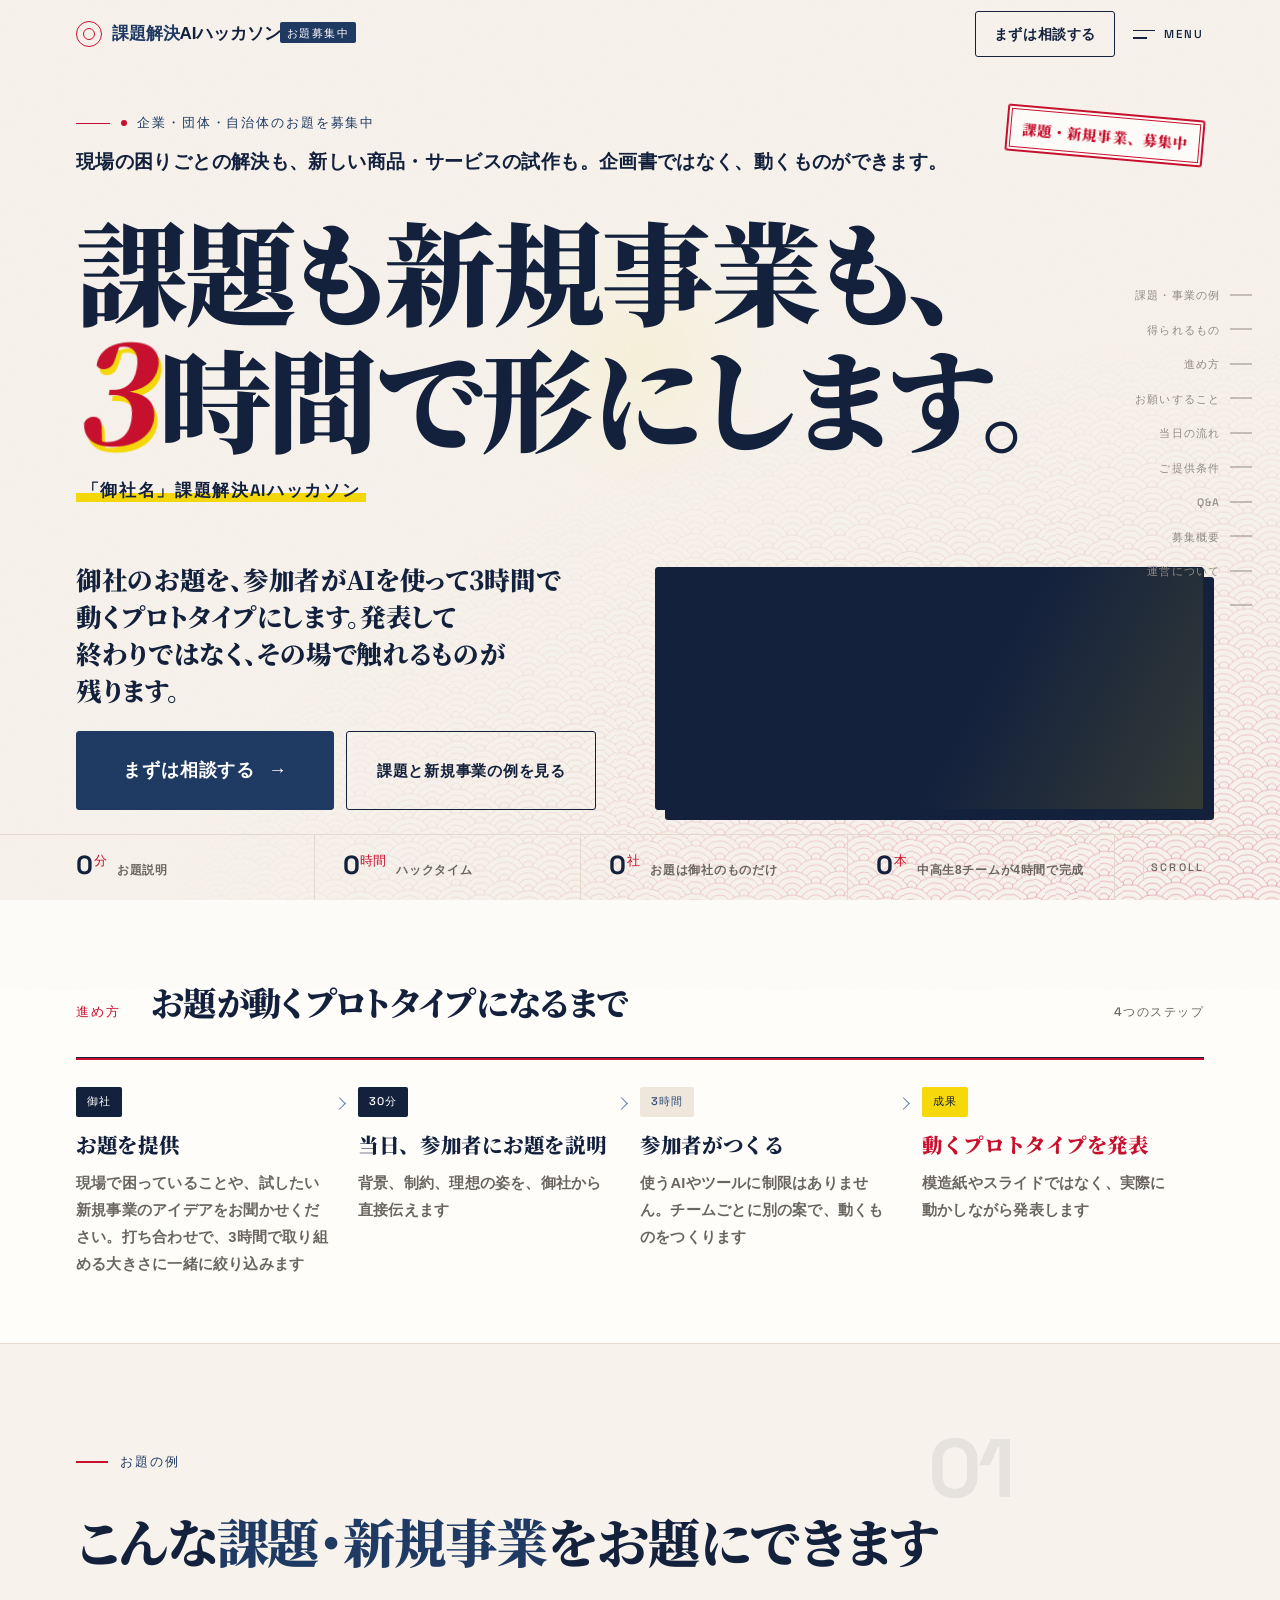
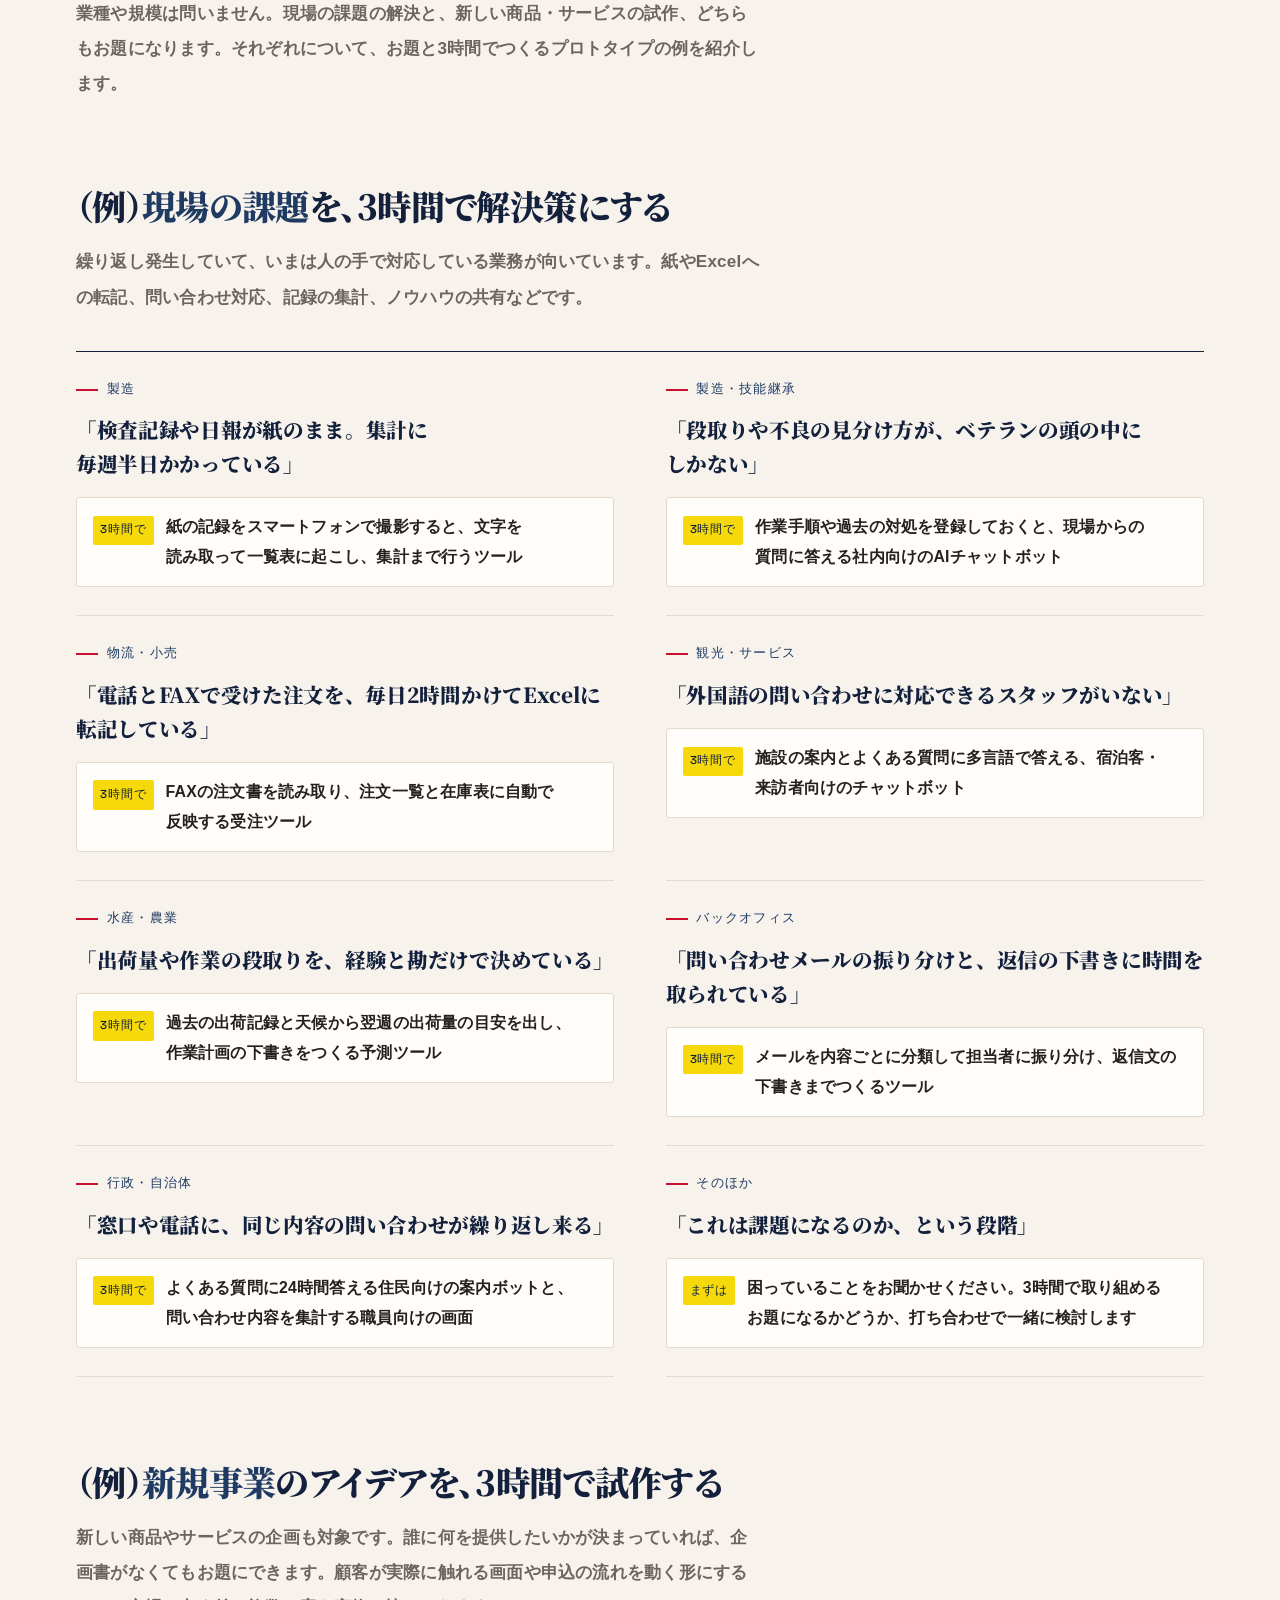
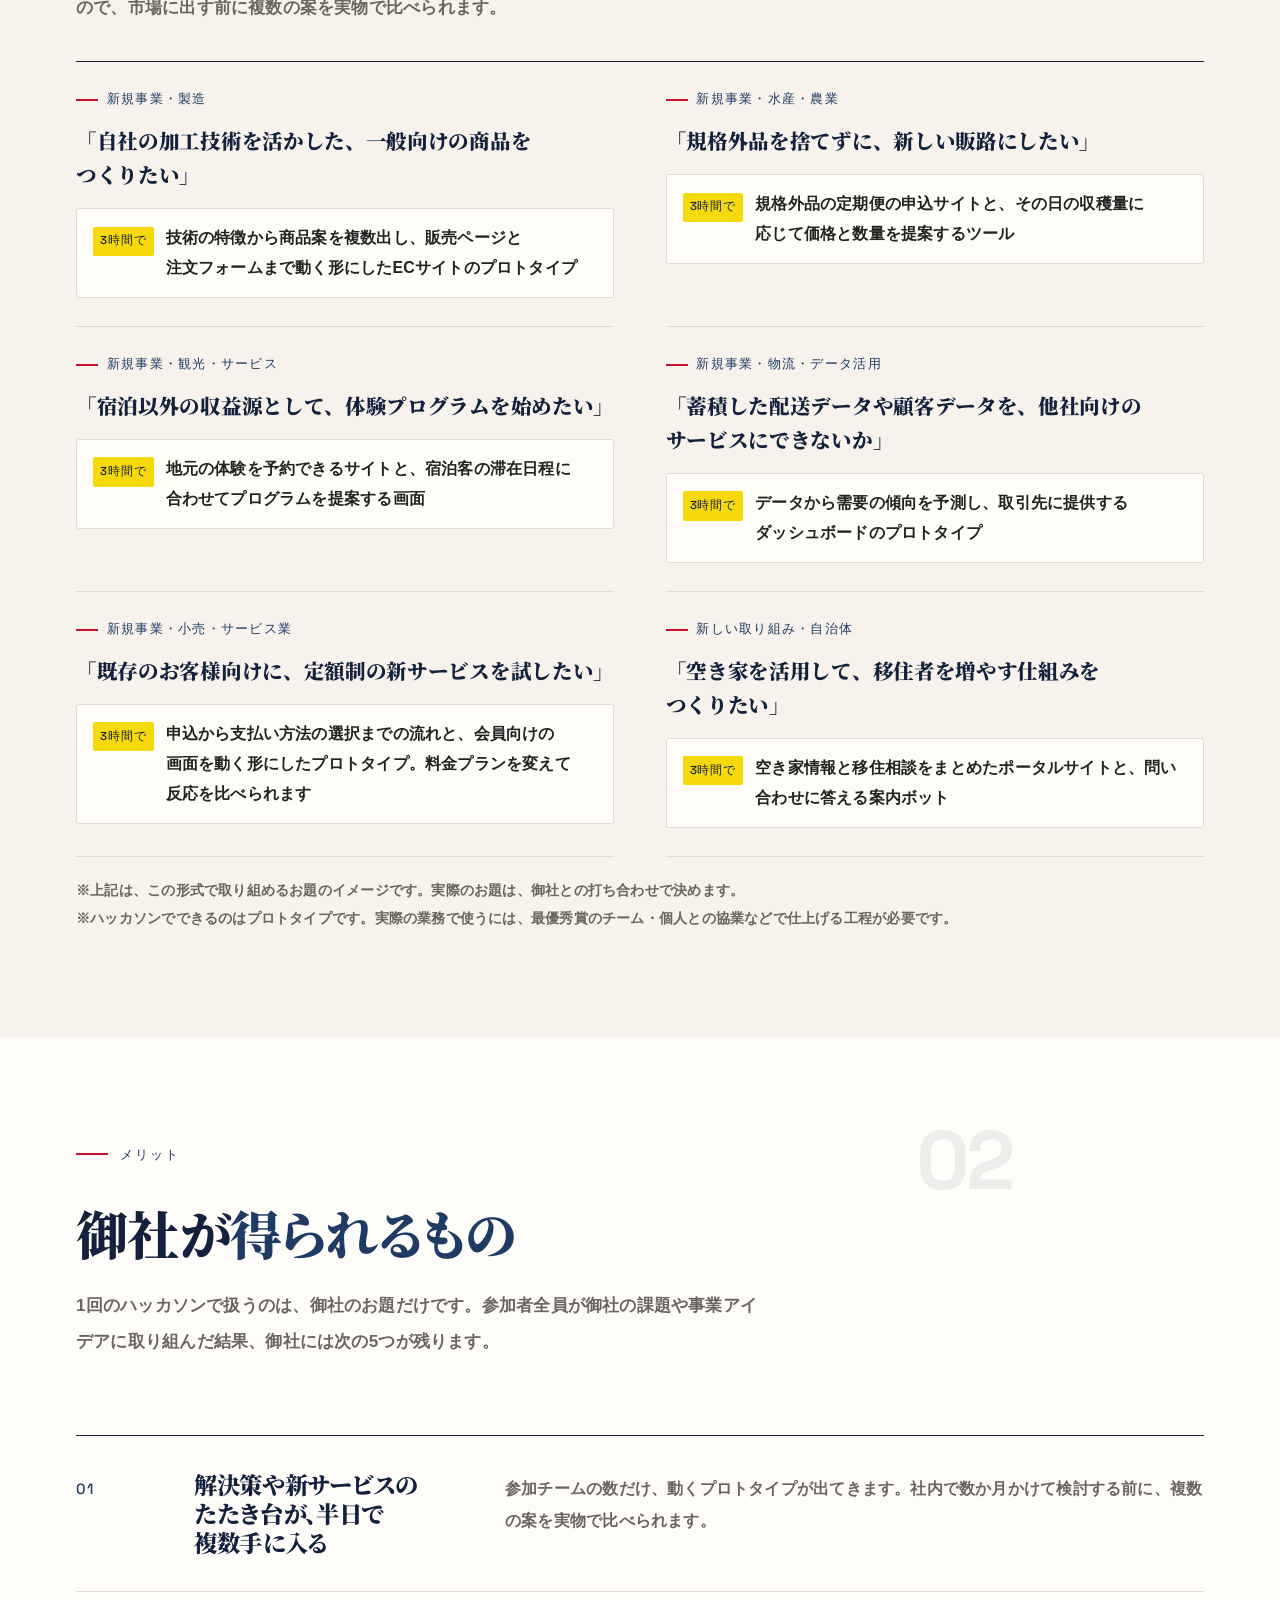
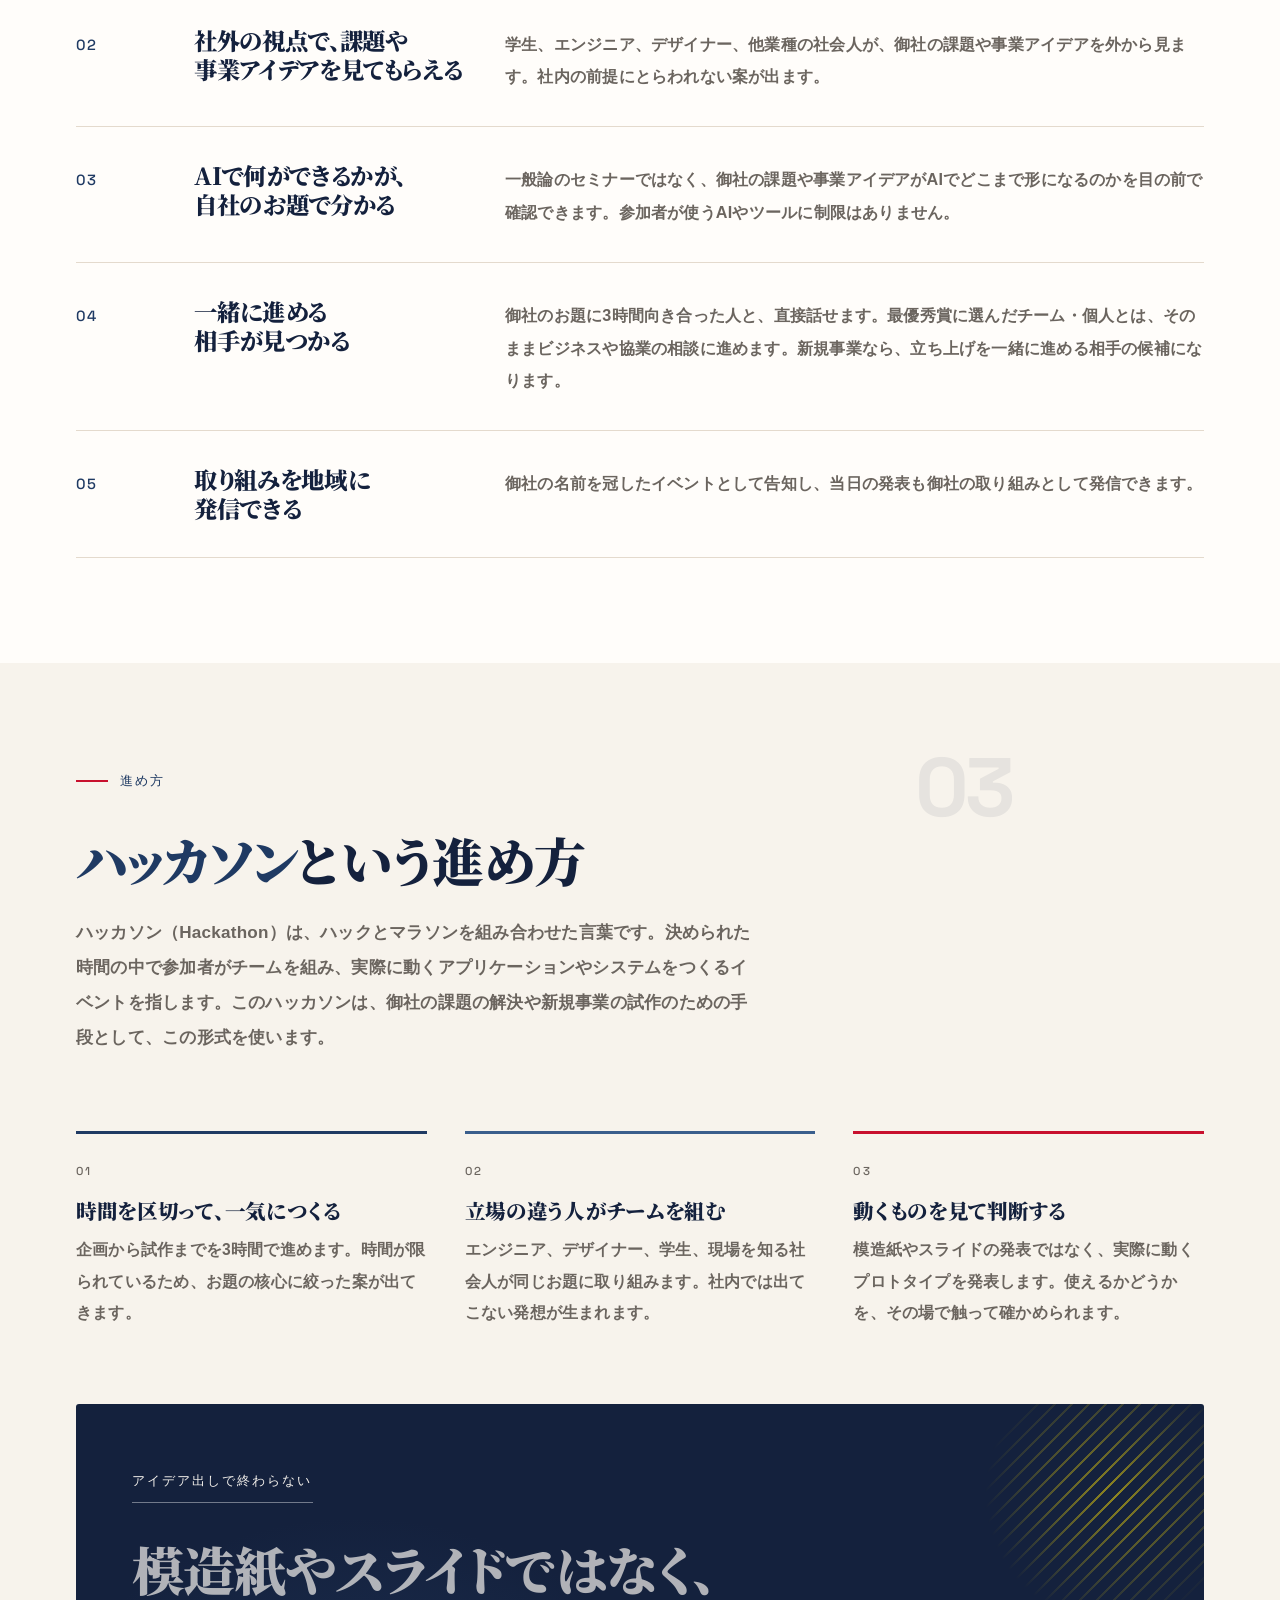
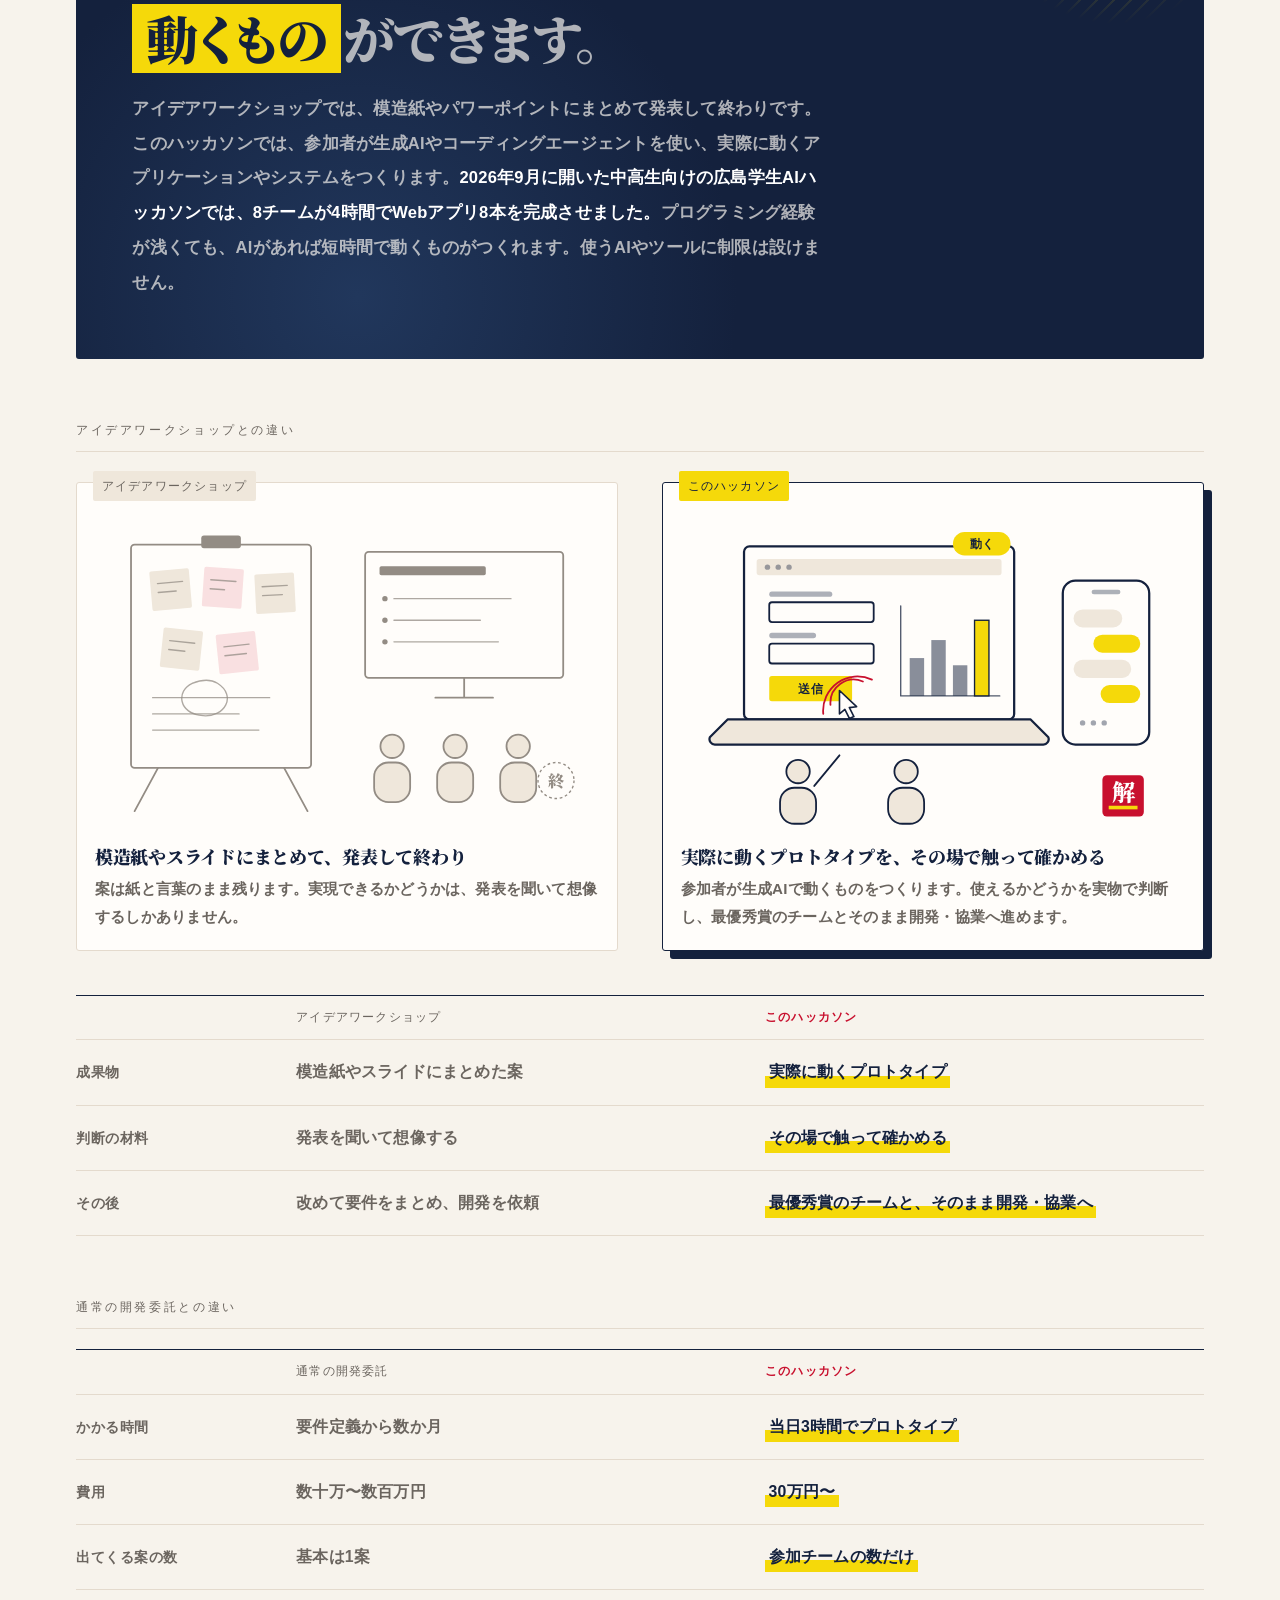
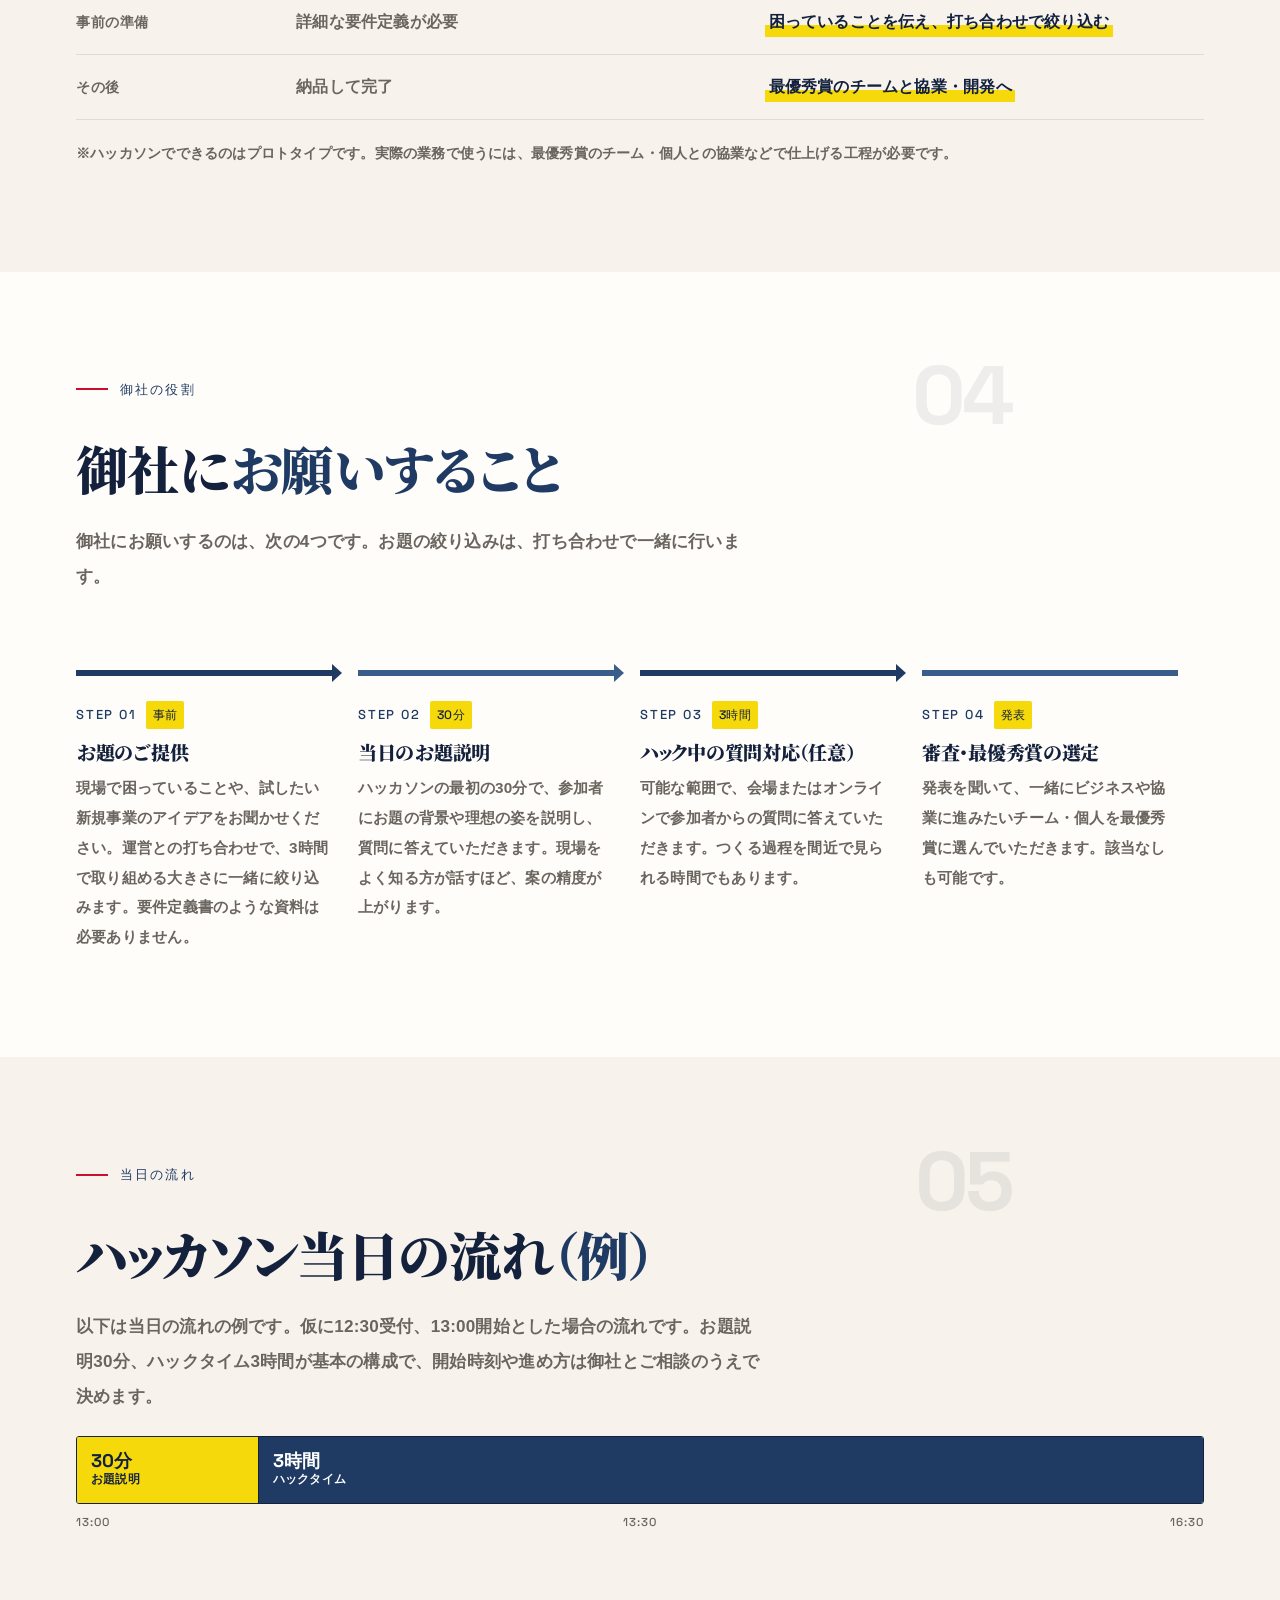
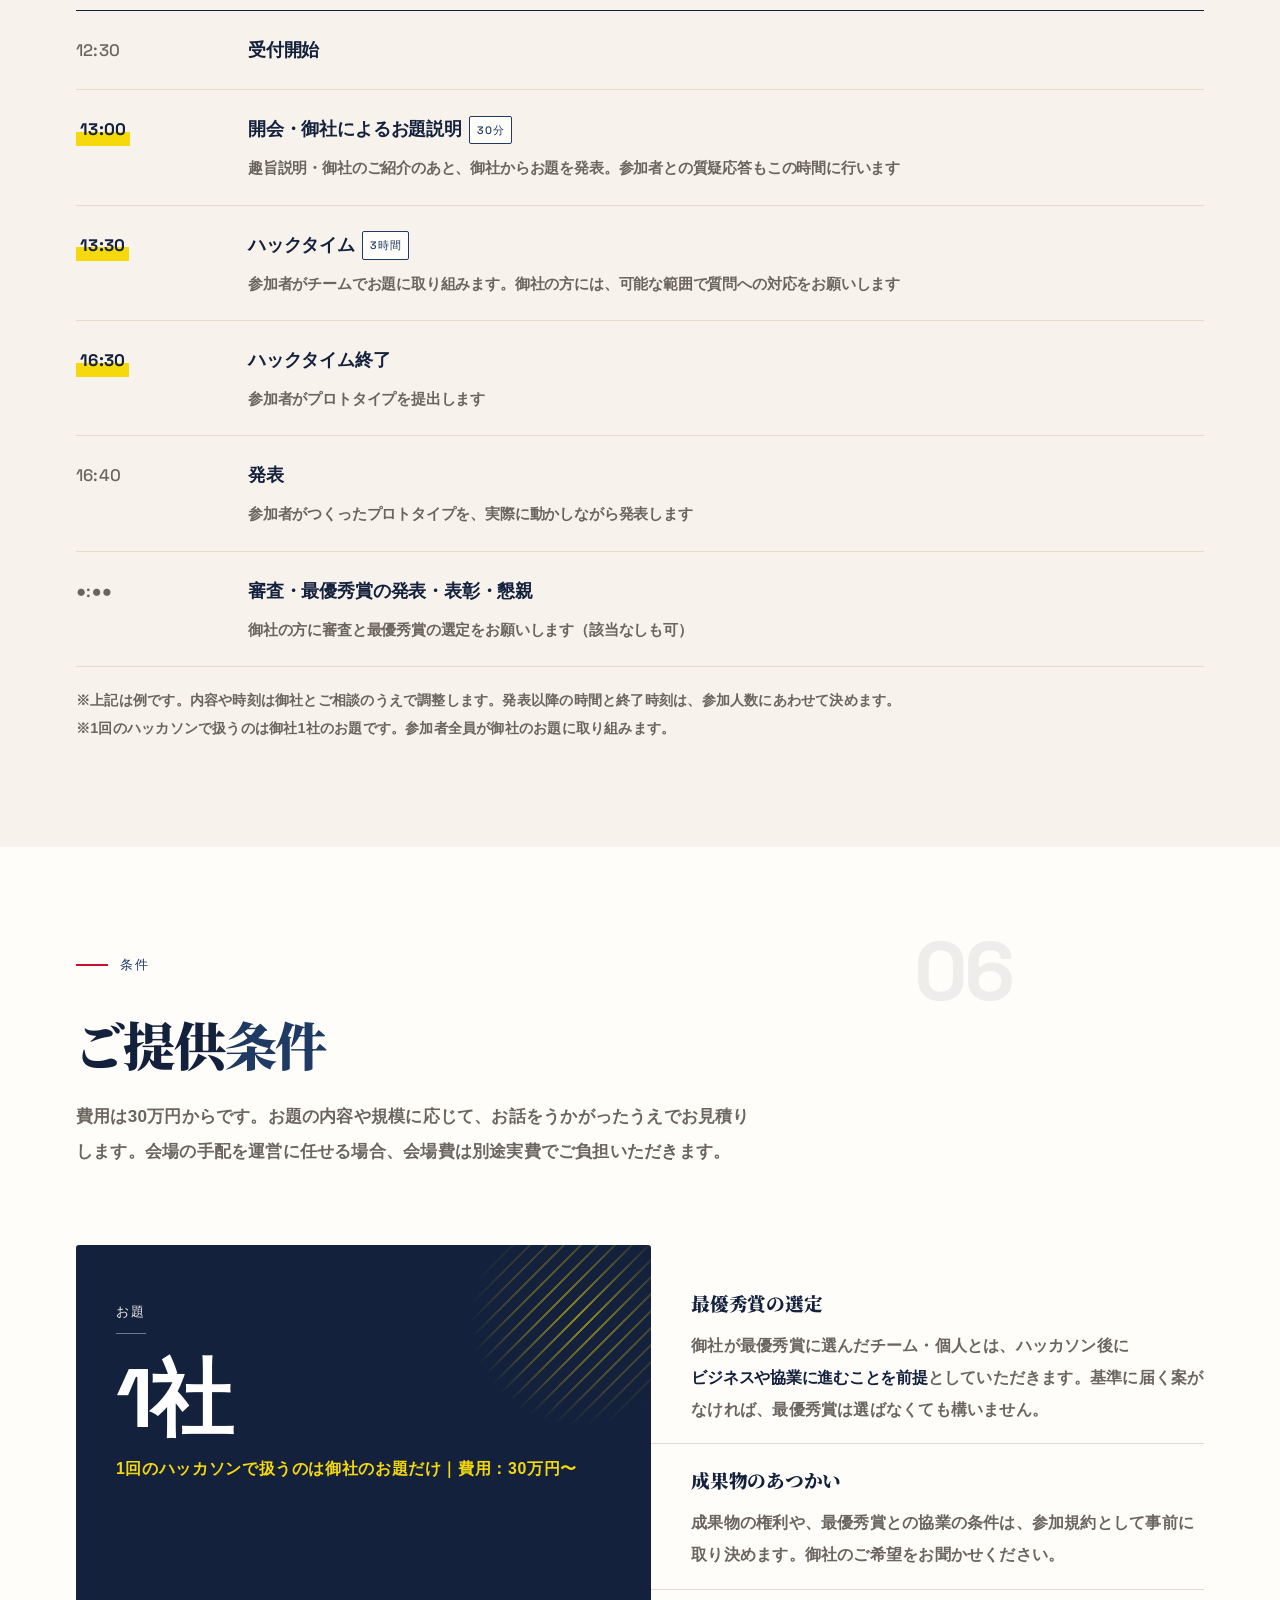
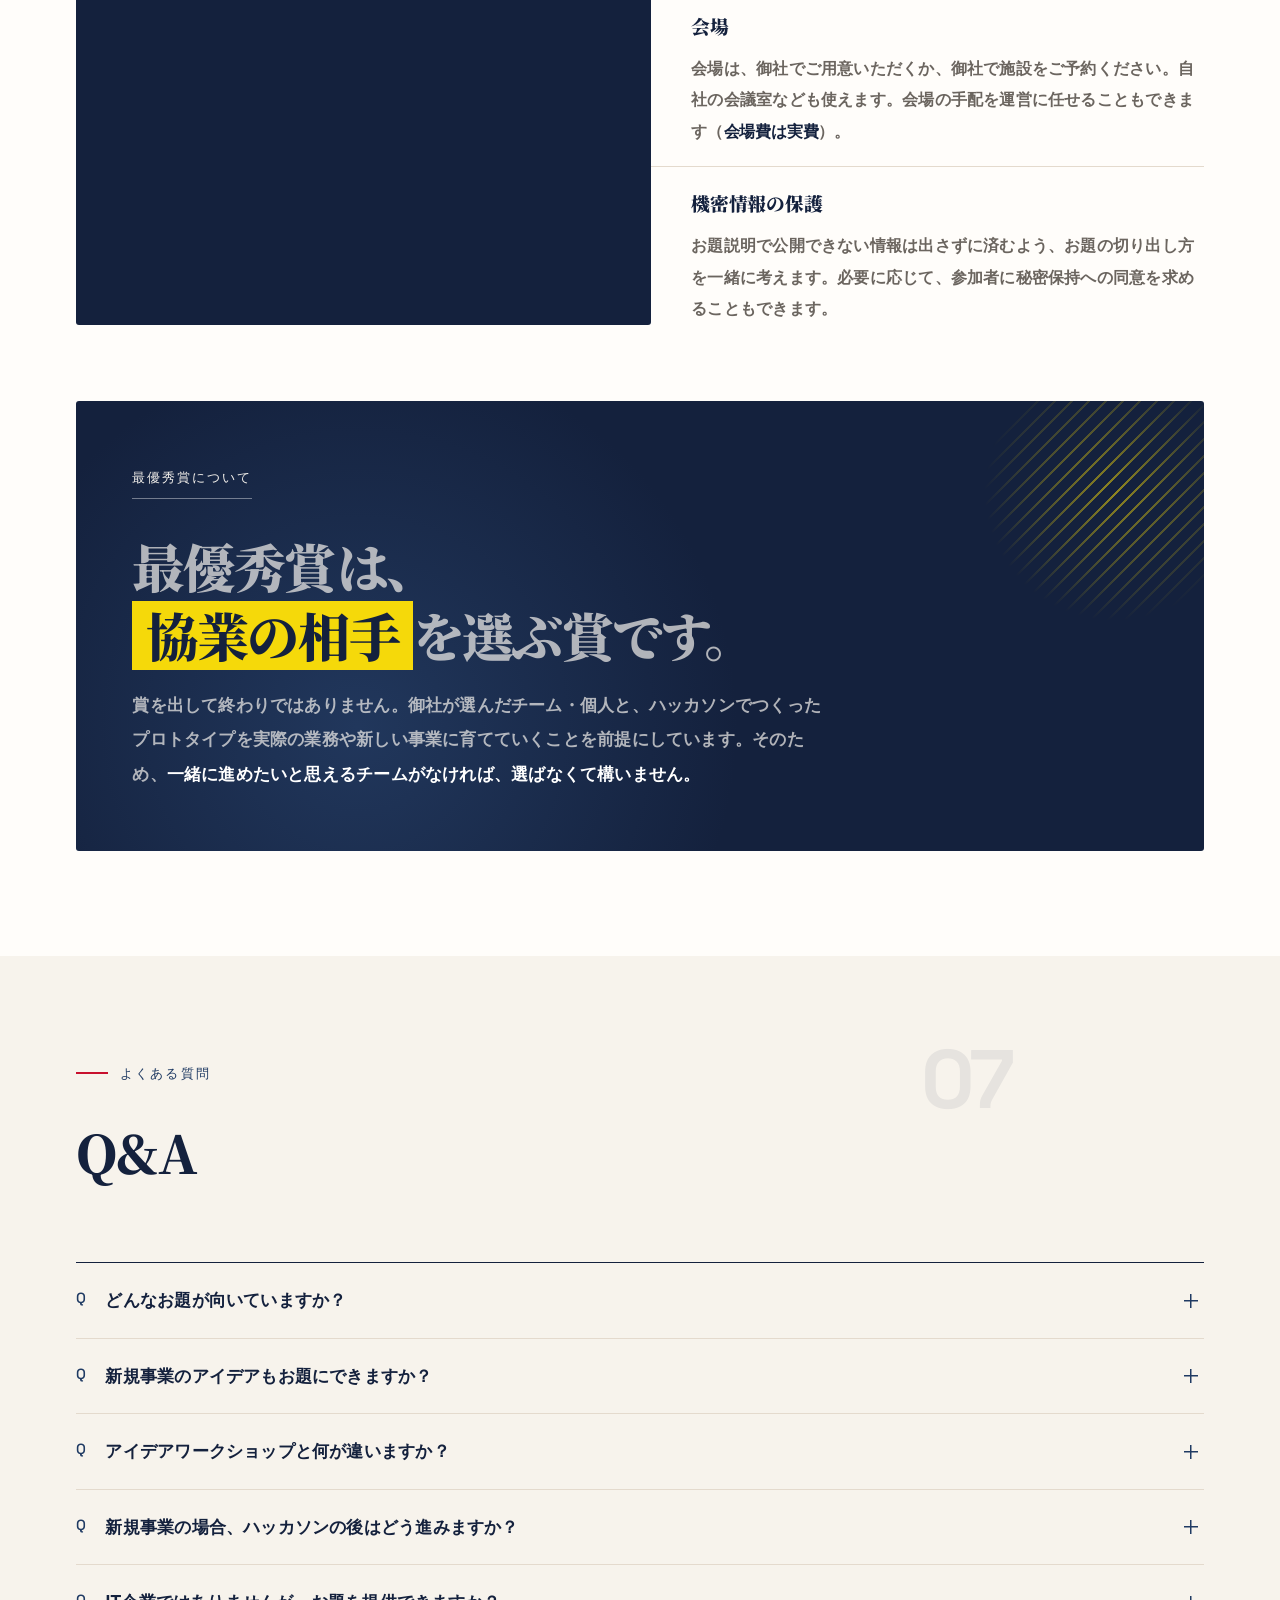
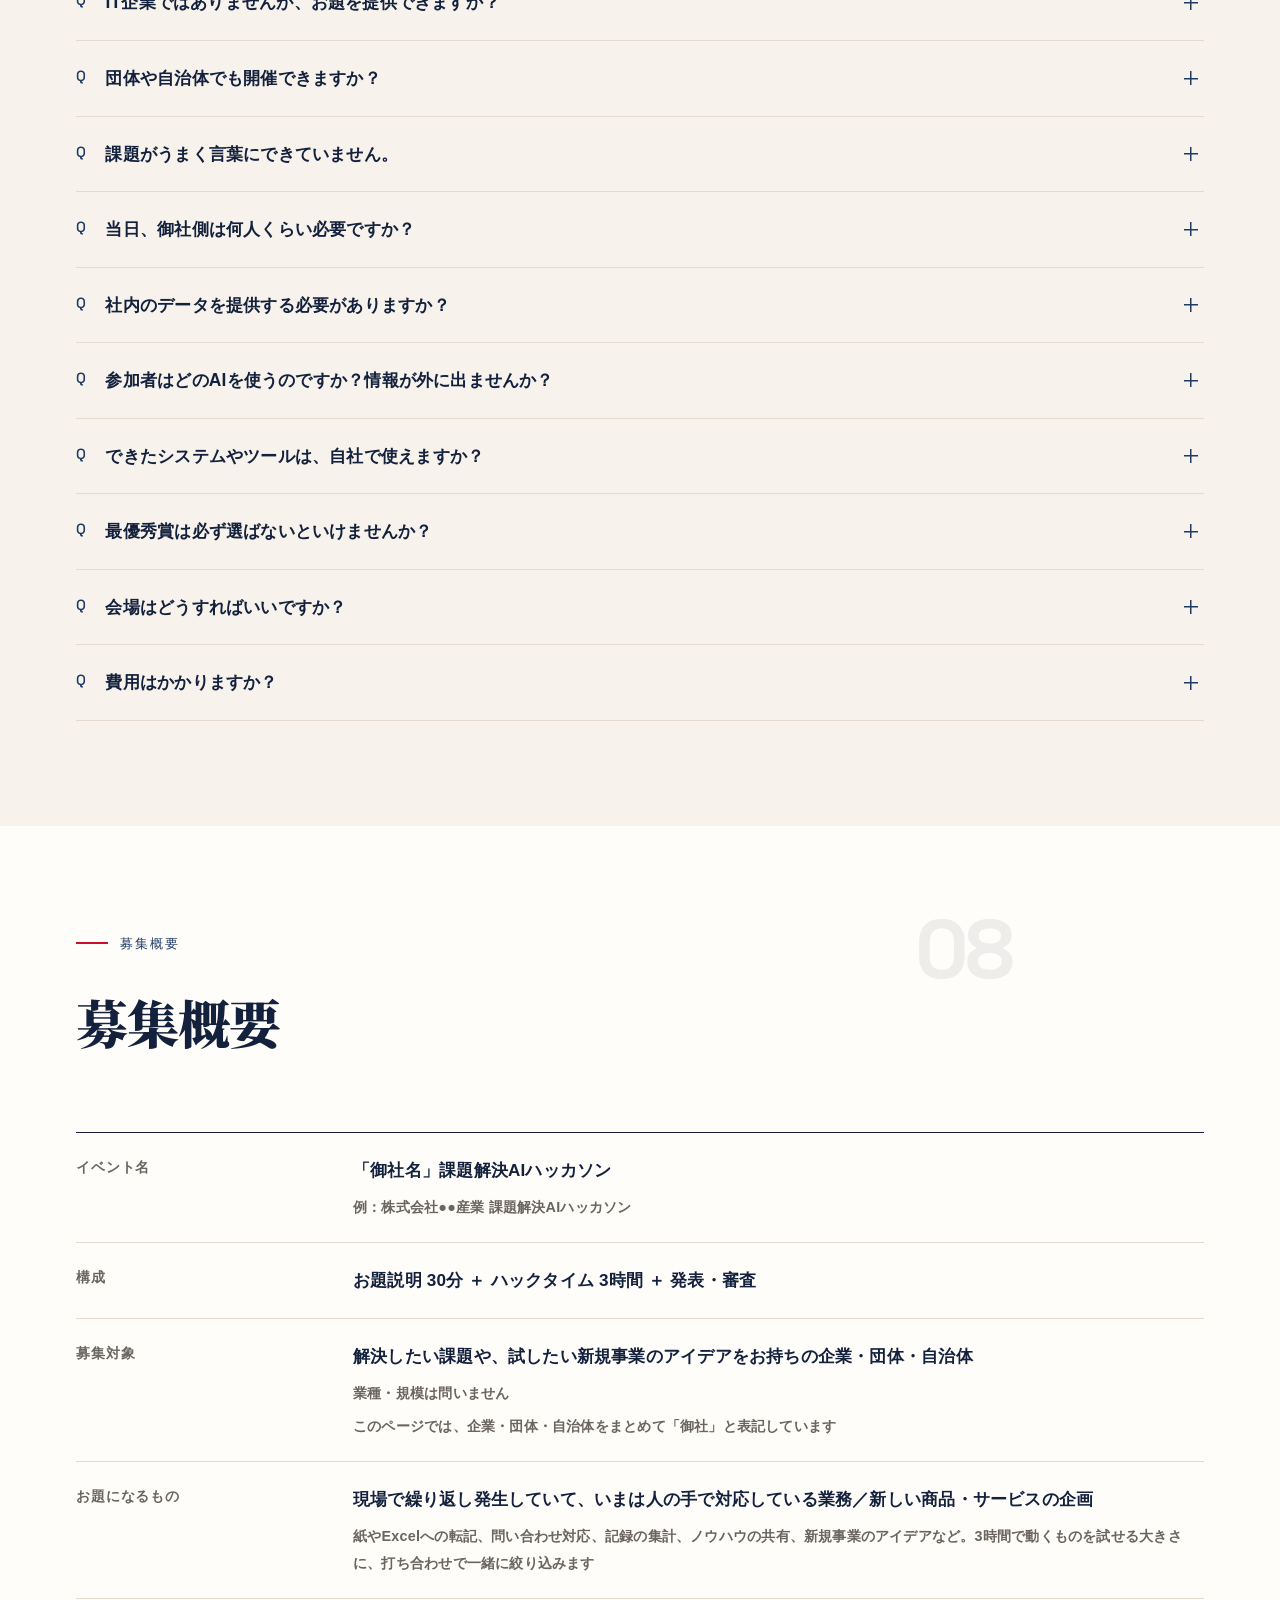
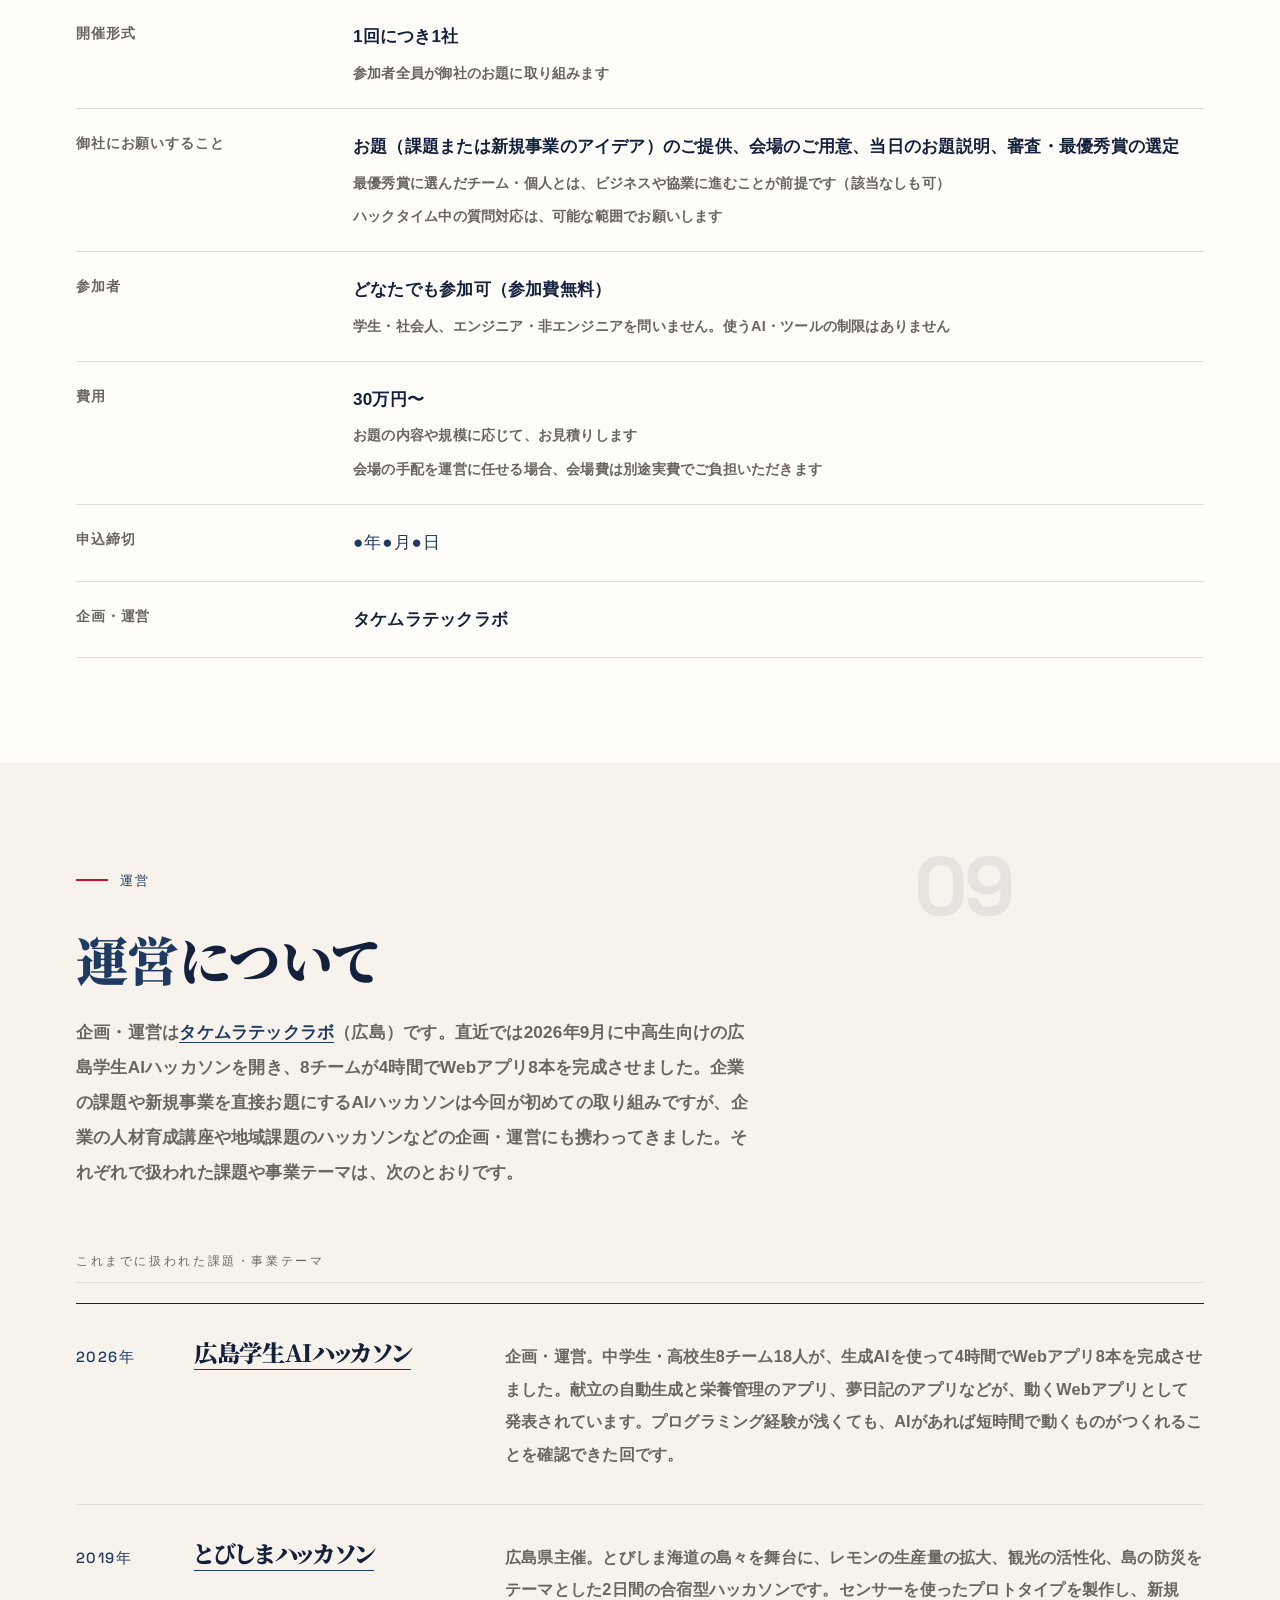
==== commit 6fb3eebe: "レビュー指摘を反映：文面の見直し、課題・新規事業の例、ワークショップとの違いを追加 - 英語の飾りラベル・ティッカー・ダッシュなど、生成AI的な表現を削除し、平叙文に統一 - 「作品」を「プロトタイプ" ====
--- a/index.html
+++ b/index.html
@@ -3,22 +3,22 @@
 <head>
 <meta charset="utf-8">
 <meta name="viewport" content="width=device-width,initial-scale=1,viewport-fit=cover">
-<title>課題解決AIハッカソン | 開催企業・団体・自治体 募集</title>
-<meta name="description" content="御社の課題を、ハッカソンのお題にしませんか。30分の課題説明のあと、AIもツールも自由に使う多様な参加者が、3時間で解決策のプロトタイプをつくります。御社の名前で開催し、お題は御社の課題だけ。開催していただける企業・団体・自治体を募集しています。">
+<title>課題も新規事業も、3時間で形にします | 課題解決AIハッカソン</title>
+<meta name="description" content="現場の困りごとの解決も、新しい商品・サービスの試作も。御社のお題を、AIを自由に使う参加者が3時間で動くプロトタイプにします。模造紙やスライドの発表で終わらず、実際に動くものが残ります。企業・団体・自治体のお題を募集中。企画・運営：タケムラテックラボ（広島）。">
 <link rel="canonical" href="https://hackathon.takemura-techlab.com/">
 <meta property="og:type" content="website">
 <meta property="og:url" content="https://hackathon.takemura-techlab.com/">
 <meta property="og:site_name" content="課題解決AIハッカソン">
-<meta property="og:title" content="課題解決AIハッカソン | 開催企業・団体・自治体 募集">
-<meta property="og:description" content="御社の課題を、3時間で解いてもらいませんか。御社の名前で開催し、お題は御社の課題だけ。開催していただける企業・団体・自治体を募集しています。">
+<meta property="og:title" content="課題も新規事業も、3時間で形にします | 課題解決AIハッカソン">
+<meta property="og:description" content="御社の課題や新規事業のアイデアを、AIを自由に使う参加者が3時間で動くプロトタイプにします。発表して終わりではなく、実際に動くものが残ります。企業・団体・自治体のお題を募集中。">
 <meta property="og:locale" content="ja_JP">
 <meta property="og:image" content="https://hackathon.takemura-techlab.com/assets/og.png">
 <meta property="og:image:width" content="1200">
 <meta property="og:image:height" content="630">
-<meta property="og:image:alt" content="課題解決AIハッカソン｜御社のリアルな課題を、3時間で解く。">
+<meta property="og:image:alt" content="課題解決AIハッカソン｜課題も新規事業も、3時間で形にする。">
 <meta name="twitter:card" content="summary_large_image">
-<meta name="twitter:title" content="課題解決AIハッカソン | 開催企業・団体・自治体 募集">
-<meta name="twitter:description" content="御社の課題を、3時間で解いてもらいませんか。御社の名前で開催し、お題は御社の課題だけ。開催していただける企業・団体・自治体を募集しています。">
+<meta name="twitter:title" content="課題も新規事業も、3時間で形にします | 課題解決AIハッカソン">
+<meta name="twitter:description" content="御社の課題や新規事業のアイデアを、AIを自由に使う参加者が3時間で動くプロトタイプにします。発表して終わりではなく、実際に動くものが残ります。企業・団体・自治体のお題を募集中。">
 <meta name="twitter:image" content="https://hackathon.takemura-techlab.com/assets/og.png">
 <meta name="theme-color" content="#14213D">
 <meta name="format-detection" content="telephone=no">
@@ -44,8 +44,8 @@
       "@type": "WebPage",
       "@id": "https://hackathon.takemura-techlab.com/#webpage",
       "url": "https://hackathon.takemura-techlab.com/",
-      "name": "課題解決AIハッカソン | 開催企業・団体・自治体 募集",
-      "description": "御社の課題を、ハッカソンのお題にしませんか。30分の課題説明のあと、AIもツールも自由に使う多様な参加者が、3時間で解決策のプロトタイプをつくります。",
+      "name": "課題も新規事業も、3時間で形にします | 課題解決AIハッカソン",
+      "description": "御社の課題や新規事業のアイデアを、AIを自由に使う参加者が3時間で動くプロトタイプにする。発表して終わりではなく、実際に動くものが残る。企業・団体・自治体のお題を募集中。",
       "inLanguage": "ja",
       "isPartOf": {
         "@id": "https://hackathon.takemura-techlab.com/#website"
@@ -57,7 +57,7 @@
       "@id": "https://hackathon.takemura-techlab.com/#website",
       "url": "https://hackathon.takemura-techlab.com/",
       "name": "課題解決AIハッカソン",
-      "description": "企業・団体・自治体のリアルな課題を、3時間で解くハッカソン。開催組織の名前で開催し、お題はその組織の課題だけ。",
+      "description": "企業・団体・自治体の課題や新規事業のアイデアを、参加者が3時間で動くプロトタイプにするハッカソン。その組織の名前で開き、お題はその組織のものだけ。",
       "inLanguage": "ja",
       "publisher": {
         "@id": "https://www.takemura-techlab.com/#organization"
@@ -70,7 +70,7 @@
       "url": "https://www.takemura-techlab.com/",
       "contactPoint": {
         "@type": "ContactPoint",
-        "contactType": "課題解決AIハッカソンの開催に関するお問い合わせ",
+        "contactType": "課題解決AIハッカソンに関するお問い合わせ",
         "url": "https://docs.google.com/forms/d/e/1FAIpQLSdqF6zTHy1FcrTwisj3spcSjbNSmDsYDBSvg0FKt8h5r3_-IQ/viewform",
         "availableLanguage": [
           "ja"
@@ -83,7 +83,7 @@
       "@id": "https://hackathon.takemura-techlab.com/#service",
       "name": "課題解決AIハッカソンの企画・運営",
       "serviceType": "ハッカソンの企画・運営",
-      "description": "企業・団体・自治体が実際に抱えている課題をお題に、その組織の名前でハッカソンを開催する。30分の課題説明のあと、参加者が3時間で解決策のプロトタイプをつくる。",
+      "description": "企業・団体・自治体が実際に抱えている課題や新規事業のアイデアをお題に、その組織の名前でハッカソンを開く。30分のお題説明のあと、参加者が3時間で動くプロトタイプをつくる。",
       "provider": {
         "@id": "https://www.takemura-techlab.com/#organization"
       },
@@ -93,7 +93,7 @@
       },
       "audience": {
         "@type": "BusinessAudience",
-        "name": "課題を提供する企業・業界団体・NPO・自治体"
+        "name": "解決したい課題や新規事業のアイデアを持つ企業・業界団体・NPO・自治体"
       },
       "offers": {
         "@type": "Offer",
@@ -102,7 +102,7 @@
           "@type": "PriceSpecification",
           "priceCurrency": "JPY",
           "minPrice": 300000,
-          "description": "30万円から。課題の内容や開催の規模に応じてお見積りします。会場の手配を運営に任せる場合、会場費は別途実費です。"
+          "description": "30万円から。お題の内容や規模に応じてお見積りします。会場の手配を運営に任せる場合、会場費は別途実費です。"
         }
       }
     },
@@ -115,10 +115,42 @@
       "mainEntity": [
         {
           "@type": "Question",
-          "name": "IT企業ではありませんが、課題を提供できますか？",
-          "acceptedAnswer": {
-            "@type": "Answer",
-            "text": "できます。むしろITやAIとの接点がまだ少ない現場の課題こそ歓迎します。製造、水産・農業、観光、物流、小売など、業種は問いません。"
+          "name": "どんなお題が向いていますか？",
+          "acceptedAnswer": {
+            "@type": "Answer",
+            "text": "現場の課題なら、繰り返し発生していて、いまは人の手で対応している業務です。紙やExcelへの転記、問い合わせ対応、記録の集計、ノウハウの共有など。新規事業なら、誰に何を提供したいかが決まっている企画です。いずれも、3時間で動くものを試せる大きさに、打ち合わせで一緒に絞り込みます。"
+          }
+        },
+        {
+          "@type": "Question",
+          "name": "新規事業のアイデアもお題にできますか？",
+          "acceptedAnswer": {
+            "@type": "Answer",
+            "text": "できます。新しい商品やサービスの企画も対象です。誰に何を提供したいかが決まっていれば、企画書がなくても構いません。顧客が実際に触れる画面や申込の流れまで動く形にして、反応を確かめられます。3時間で試せる範囲は、打ち合わせで一緒に絞り込みます。"
+          }
+        },
+        {
+          "@type": "Question",
+          "name": "アイデアワークショップと何が違いますか？",
+          "acceptedAnswer": {
+            "@type": "Answer",
+            "text": "成果物が違います。アイデアワークショップは、模造紙やスライドにまとめた案を発表して終わります。このハッカソンでは、参加者が生成AIを使って実際に動くプロトタイプをつくり、その場で動かして発表します。2026年9月の広島学生AIハッカソンでは、中高生8チームが4時間でWebアプリ8本を完成させました。"
+          }
+        },
+        {
+          "@type": "Question",
+          "name": "新規事業の場合、ハッカソンの後はどう進みますか？",
+          "acceptedAnswer": {
+            "@type": "Answer",
+            "text": "最優秀賞に選んだチーム・個人と、プロトタイプを事業として育てる相談に進めます。受託開発の依頼、共同での事業化など、形は御社と受賞者とで個別に決めていただきます。協業を約束するものではなく、該当なしも可能です。"
+          }
+        },
+        {
+          "@type": "Question",
+          "name": "IT企業ではありませんが、お題を提供できますか？",
+          "acceptedAnswer": {
+            "@type": "Answer",
+            "text": "できます。ITやAIとの接点が少ない現場の課題を歓迎します。製造、水産・農業、観光、物流、小売など、業種は問いません。"
           }
         },
         {
@@ -134,7 +166,7 @@
           "name": "課題がうまく言葉にできていません。",
           "acceptedAnswer": {
             "@type": "Answer",
-            "text": "大丈夫です。運営が事前にお話をうかがい、3時間で取り組めるお題に一緒に整理します。「こんなことで困っている」というレベルでご相談ください。"
+            "text": "問題ありません。運営が事前にお話をうかがい、3時間で取り組めるお題に一緒に整理します。「こんなことで困っている」というレベルでご相談ください。"
           }
         },
         {
@@ -142,7 +174,7 @@
           "name": "当日、御社側は何人くらい必要ですか？",
           "acceptedAnswer": {
             "@type": "Answer",
-            "text": "課題説明と審査を担当する方が1〜2名いらっしゃれば十分です。現場をよく知る方にお越しいただけると、参加者の質問に的確に答えられます。"
+            "text": "お題説明と審査を担当する方が1〜2名いらっしゃれば十分です。現場をよく知る方にお越しいただけると、参加者の質問に的確に答えられます。"
           }
         },
         {
@@ -158,7 +190,7 @@
           "name": "参加者はどのAIを使うのですか？情報が外に出ませんか？",
           "acceptedAnswer": {
             "@type": "Answer",
-            "text": "参加者が使うAI・ツールに制限はありません。そのため、外部のAIサービスに入力されては困る情報は、課題説明やデータに含めないようお願いしています。お題の切り出し方は運営が一緒に考えます。"
+            "text": "参加者が使うAI・ツールに制限はありません。そのため、外部のAIサービスに入力されては困る情報は、お題説明やデータに含めないようお願いしています。お題の切り出し方は運営が一緒に考えます。"
           }
         },
         {
@@ -166,7 +198,7 @@
           "name": "費用はかかりますか？",
           "acceptedAnswer": {
             "@type": "Answer",
-            "text": "30万円からです。課題の内容や開催の規模に応じて、お話をうかがったうえでお見積りします。御社で会場をご用意いただく場合、会場費はかかりません。会場の手配を運営に任せる場合は、その会場費を別途実費でご負担いただきます。"
+            "text": "30万円からです。お題の内容や規模に応じて、お話をうかがったうえでお見積りします。御社で会場をご用意いただく場合、会場費はかかりません。会場の手配を運営に任せる場合は、その会場費を別途実費でご負担いただきます。"
           }
         }
       ]
@@ -188,15 +220,15 @@
 <!-- イントロ -->
 <div class="loader" aria-hidden="true">
   <div class="in">
-    <p class="mk">御社の課題、<br><em>3時間</em>で解きます。</p>
-    <p class="sub">COMPANY-DRIVEN AI HACKATHON</p>
+    <p class="mk">課題も新規事業も、<br><em>3時間</em>で形にします。</p>
+    <p class="sub">課題解決AIハッカソン</p>
     <div class="track"><i></i></div>
   </div>
 </div>
 
 <div class="grain" aria-hidden="true"></div>
 
-<a class="skip" href="#about">本文へスキップ</a>
+<a class="skip" href="#examples">本文へスキップ</a>
 
 <div class="lp">
 
@@ -204,9 +236,9 @@
     <div class="wrap">
       <a class="brand" href="#top">
         <span class="sig" aria-hidden="true"></span>
-        <span><span class="o">課題解決</span>ハッカソン<small>開催者募集</small></span>
+        <span><span class="o">課題解決</span>AIハッカソン<small>お題募集中</small></span>
       </a>
-      <a class="bar-cta" href="#contact">お問い合わせ</a>
+      <a class="bar-cta" href="#contact">まずは相談する</a>
       <button class="menu-btn" type="button" aria-expanded="false" aria-controls="nav-ov">
         <span class="ico" aria-hidden="true"><i></i><i></i></span>
         <span class="lb-o">Menu</span><span class="lb-c">Close</span>
@@ -219,10 +251,10 @@
   <div class="nav-ov" id="nav-ov" aria-hidden="true">
     <nav class="nav-list wrap" aria-label="ページ内ナビゲーション">
       <ol>
-        <li style="--i:0"><a href="#about"><span class="no">01</span>ハッカソンとは</a></li>
-        <li style="--i:1"><a href="#merit"><span class="no">02</span>5つのメリット</a></li>
-        <li style="--i:2"><a href="#role"><span class="no">03</span>お願いすること</a></li>
-        <li style="--i:3"><a href="#examples"><span class="no">04</span>課題の例</a></li>
+        <li style="--i:0"><a href="#examples"><span class="no">01</span>課題と新規事業の例</a></li>
+        <li style="--i:1"><a href="#merit"><span class="no">02</span>御社が得られるもの</a></li>
+        <li style="--i:2"><a href="#about"><span class="no">03</span>ハッカソンという進め方</a></li>
+        <li style="--i:3"><a href="#role"><span class="no">04</span>お願いすること</a></li>
         <li style="--i:4"><a href="#flow"><span class="no">05</span>当日の流れ</a></li>
         <li style="--i:5"><a href="#plan"><span class="no">06</span>ご提供条件</a></li>
         <li style="--i:6"><a href="#faq"><span class="no">07</span>Q&amp;A</a></li>
@@ -233,16 +265,16 @@
     </nav>
     <div class="nav-foot wrap">
       <span class="t">企画・運営：タケムラテックラボ</span>
-      <a class="btn mag" href="#contact">話を聞きたい<span class="ar" aria-hidden="true">→</span></a>
+      <a class="btn mag" href="#contact">まずは相談する<span class="ar" aria-hidden="true">→</span></a>
     </div>
   </div>
 
   <!-- 章インデックス -->
   <nav class="rail" aria-label="セクション一覧">
-    <a href="#about"><span class="t">ハッカソンとは</span><span class="d" aria-hidden="true"></span></a>
-    <a href="#merit"><span class="t">メリット</span><span class="d" aria-hidden="true"></span></a>
+    <a href="#examples"><span class="t">課題・事業の例</span><span class="d" aria-hidden="true"></span></a>
+    <a href="#merit"><span class="t">得られるもの</span><span class="d" aria-hidden="true"></span></a>
+    <a href="#about"><span class="t">進め方</span><span class="d" aria-hidden="true"></span></a>
     <a href="#role"><span class="t">お願いすること</span><span class="d" aria-hidden="true"></span></a>
-    <a href="#examples"><span class="t">課題の例</span><span class="d" aria-hidden="true"></span></a>
     <a href="#flow"><span class="t">当日の流れ</span><span class="d" aria-hidden="true"></span></a>
     <a href="#plan"><span class="t">ご提供条件</span><span class="d" aria-hidden="true"></span></a>
     <a href="#faq"><span class="t">Q&amp;A</span><span class="d" aria-hidden="true"></span></a>
@@ -256,27 +288,27 @@
     <canvas class="wave" aria-hidden="true"></canvas>
     <div class="glow" aria-hidden="true"></div>
     <div class="wrap">
-      <span class="stamp">企業・団体・自治体 募集中</span>
+      <span class="stamp">課題・新規事業、募集中</span>
 
       <p class="kicker">
-        <span class="b1"><span class="dot" aria-hidden="true"></span>開催企業・団体・自治体 募集</span>
-        <span class="b2">現場の「困った」を、3時間のハッカソンで解決しませんか？</span>
+        <span class="b1"><span class="dot" aria-hidden="true"></span>企業・団体・自治体のお題を募集中</span>
+        <span class="b2">現場の困りごとの解決も、新しい商品・サービスの試作も。企画書ではなく、動くものができます。</span>
       </p>
 
       <h1>
         <span class="catch">
-          <span class="l"><i>御社の課題、</i></span>
-          <span class="l"><i><span class="hl">3</span>時間で<span class="nb">解きます。</span></i></span>
+          <span class="l"><i>課題も新規事業も、</i></span>
+          <span class="l"><i><span class="hl">3</span>時間で<span class="nb">形にします。</span></i></span>
         </span>
-        <span class="run">YOUR CHALLENGE → OUR HACK</span>
+        <span class="run">「御社名」課題解決AIハッカソン</span>
       </h1>
 
       <div class="hero-foot">
         <div class="hero-lead">
-          <p class="ev"><span class="nb">「御社名」</span><span class="nb">課題解決AIハッカソン</span><span class="en">CALL FOR HOST COMPANIES</span></p>
+          <p class="ev">御社のお題を、参加者がAIを使って3時間で動くプロトタイプにします。発表して終わりではなく、その場で触れるものが残ります。</p>
           <div class="btns">
-            <a class="btn big mag" href="#contact">話を聞きたい<span class="ar" aria-hidden="true">→</span></a>
-            <a class="btn sub" href="#role">御社の関わり方を見る</a>
+            <a class="btn big mag" href="#contact">まずは相談する<span class="ar" aria-hidden="true">→</span></a>
+            <a class="btn sub" href="#examples">課題と新規事業の例を見る</a>
           </div>
         </div>
         <figure class="hero-photo">
@@ -284,10 +316,9 @@
             <source type="image/webp" media="(max-width:720px)" srcset="assets/hero-900.webp">
             <source type="image/webp" srcset="assets/hero.webp">
             <source media="(max-width:720px)" srcset="assets/hero-900.jpg">
-            <img src="assets/hero.jpg" alt="大きなテーブルを囲み、ノートPCを広げてチームで課題に取り組む参加者たち"
+            <img src="assets/hero.jpg" alt="大きなテーブルを囲み、ノートPCを広げてチームでお題に取り組む参加者たち"
                  width="1600" height="700" fetchpriority="high" decoding="async">
           </picture>
-          <figcaption>Hack Time</figcaption>
         </figure>
       </div>
 
@@ -295,35 +326,161 @@
 
     <div class="hero-meta">
       <div class="wrap">
-        <div class="m"><span class="v"><span data-count="30">30</span><sup>min</sup></span><span class="k">課題説明</span></div>
-        <div class="m"><span class="v"><span data-count="3">3</span><sup>hours</sup></span><span class="k">ハックタイム</span></div>
-        <div class="m"><span class="v"><span data-count="1">1</span><sup>社</sup></span><span class="k">お題は御社の課題だけ</span></div>
-        <a class="scroll" href="#about"><span class="ln" aria-hidden="true"></span>Scroll</a>
-      </div>
-    </div>
-  </section>
-
-  <div class="ticker" aria-hidden="true">
-    <div class="ticker-in">
-      <span class="tk">CALL FOR HOST COMPANIES<b>✦</b>開催企業・団体・自治体 募集<b>✦</b>課題説明 30分<b>✦</b>ハックタイム 3時間<b>✦</b>お題は御社の課題だけ<b>✦</b></span>
-      <span class="tk">CALL FOR HOST COMPANIES<b>✦</b>開催企業・団体・自治体 募集<b>✦</b>課題説明 30分<b>✦</b>ハックタイム 3時間<b>✦</b>お題は御社の課題だけ<b>✦</b></span>
-    </div>
-  </div>
+        <div class="m"><span class="v"><span data-count="30">30</span><sup>分</sup></span><span class="k">お題説明</span></div>
+        <div class="m"><span class="v"><span data-count="3">3</span><sup>時間</sup></span><span class="k">ハックタイム</span></div>
+        <div class="m"><span class="v"><span data-count="1">1</span><sup>社</sup></span><span class="k">お題は御社のものだけ</span></div>
+        <div class="m"><span class="v"><span data-count="8">8</span><sup>本</sup></span><span class="k">中高生8チームが4時間で完成</span></div>
+        <a class="scroll" href="#examples"><span class="ln" aria-hidden="true"></span>Scroll</a>
+      </div>
+    </div>
+  </section>
 
   <!-- ============ CONCEPT BAND ============ -->
   <section class="band" aria-labelledby="band-h">
     <div class="wrap">
       <div class="band-head">
-        <span class="en">From Challenge to Prototype</span>
-        <h2 id="band-h">「課題」が「解決策」になるまで</h2>
-        <span class="cnt">04 STEPS</span>
+        <span class="en">進め方</span>
+        <h2 id="band-h">お題が動くプロトタイプになるまで</h2>
+        <span class="cnt">4つのステップ</span>
       </div>
       <ol class="flowline">
-        <li class="you"><span class="ln" aria-hidden="true"></span><span class="who">御社</span><b>課題を提供</b><small>現場で実際に困っていることを、そのままお聞かせください</small></li>
-        <li class="you"><span class="ln" aria-hidden="true"></span><span class="who">30min</span><b>当日、参加者に課題を説明</b><small>背景・制約・理想の姿を、御社から直接伝えます</small></li>
-        <li><span class="ln" aria-hidden="true"></span><span class="who">3h</span><b>参加者がハック</b><small>AIもツールも制限なし。多様な視点で、一斉に解きます</small></li>
-        <li class="out"><span class="ln" aria-hidden="true"></span><span class="who">OUT</span><b>解決策のプロトタイプ</b><small>動くものを、その場で目の前で発表します</small></li>
+        <li class="you"><span class="ln" aria-hidden="true"></span><span class="who">御社</span><b>お題を提供</b><small>現場で困っていることや、試したい新規事業のアイデアをお聞かせください。打ち合わせで、3時間で取り組める大きさに一緒に絞り込みます</small></li>
+        <li class="you"><span class="ln" aria-hidden="true"></span><span class="who">30分</span><b>当日、参加者にお題を説明</b><small>背景、制約、理想の姿を、御社から直接伝えます</small></li>
+        <li><span class="ln" aria-hidden="true"></span><span class="who">3時間</span><b>参加者がつくる</b><small>使うAIやツールに制限はありません。チームごとに別の案で、動くものをつくります</small></li>
+        <li class="out"><span class="ln" aria-hidden="true"></span><span class="who">成果</span><b>動くプロトタイプを発表</b><small>模造紙やスライドではなく、実際に動かしながら発表します</small></li>
       </ol>
+    </div>
+  </section>
+
+  <!-- ============ EXAMPLES ============ -->
+  <section class="alt" id="examples">
+    <div class="wrap">
+      <div class="sec-head">
+        <span class="ix" aria-hidden="true">01</span>
+        <span class="en">お題の例</span>
+        <h2>こんな<span class="em">課題・新規事業</span>をお題にできます</h2>
+        <p>業種や規模は問いません。現場の課題の解決と、新しい商品・サービスの試作、どちらもお題になります。それぞれについて、お題と3時間でつくるプロトタイプの例を紹介します。</p>
+      </div>
+
+      <h3 class="mid-h">（例）<span class="em">現場の課題</span>を、3時間で解決策にする</h3>
+      <p class="mid-p">繰り返し発生していて、いまは人の手で対応している業務が向いています。紙やExcelへの転記、問い合わせ対応、記録の集計、ノウハウの共有などです。</p>
+      <div class="exs">
+        <div class="ex">
+          <span class="tag">製造</span>
+          <p class="q">「検査記録や日報が紙のまま。集計に毎週半日かかっている」</p>
+          <div class="to"><span class="k">3時間で</span><p>紙の記録をスマートフォンで撮影すると、文字を読み取って一覧表に起こし、集計まで行うツール</p></div>
+        </div>
+        <div class="ex">
+          <span class="tag">製造・技能継承</span>
+          <p class="q">「段取りや不良の見分け方が、ベテランの頭の中にしかない」</p>
+          <div class="to"><span class="k">3時間で</span><p>作業手順や過去の対処を登録しておくと、現場からの質問に答える社内向けのAIチャットボット</p></div>
+        </div>
+        <div class="ex">
+          <span class="tag">物流・小売</span>
+          <p class="q">「電話とFAXで受けた注文を、毎日2時間かけてExcelに転記している」</p>
+          <div class="to"><span class="k">3時間で</span><p>FAXの注文書を読み取り、注文一覧と在庫表に自動で反映する受注ツール</p></div>
+        </div>
+        <div class="ex">
+          <span class="tag">観光・サービス</span>
+          <p class="q">「外国語の問い合わせに対応できるスタッフがいない」</p>
+          <div class="to"><span class="k">3時間で</span><p>施設の案内とよくある質問に多言語で答える、宿泊客・来訪者向けのチャットボット</p></div>
+        </div>
+        <div class="ex">
+          <span class="tag">水産・農業</span>
+          <p class="q">「出荷量や作業の段取りを、経験と勘だけで決めている」</p>
+          <div class="to"><span class="k">3時間で</span><p>過去の出荷記録と天候から翌週の出荷量の目安を出し、作業計画の下書きをつくる予測ツール</p></div>
+        </div>
+        <div class="ex">
+          <span class="tag">バックオフィス</span>
+          <p class="q">「問い合わせメールの振り分けと、返信の下書きに時間を取られている」</p>
+          <div class="to"><span class="k">3時間で</span><p>メールを内容ごとに分類して担当者に振り分け、返信文の下書きまでつくるツール</p></div>
+        </div>
+        <div class="ex">
+          <span class="tag">行政・自治体</span>
+          <p class="q">「窓口や電話に、同じ内容の問い合わせが繰り返し来る」</p>
+          <div class="to"><span class="k">3時間で</span><p>よくある質問に24時間答える住民向けの案内ボットと、問い合わせ内容を集計する職員向けの画面</p></div>
+        </div>
+        <div class="ex">
+          <span class="tag">そのほか</span>
+          <p class="q">「これは課題になるのか、という段階」</p>
+          <div class="to"><span class="k">まずは</span><p>困っていることをお聞かせください。3時間で取り組めるお題になるかどうか、打ち合わせで一緒に検討します</p></div>
+        </div>
+      </div>
+
+      <h3 class="mid-h">（例）<span class="em">新規事業</span>のアイデアを、3時間で試作する</h3>
+      <p class="mid-p">新しい商品やサービスの企画も対象です。誰に何を提供したいかが決まっていれば、企画書がなくてもお題にできます。顧客が実際に触れる画面や申込の流れを動く形にするので、市場に出す前に複数の案を実物で比べられます。</p>
+      <div class="exs">
+        <div class="ex">
+          <span class="tag">新規事業・製造</span>
+          <p class="q">「自社の加工技術を活かした、一般向けの商品をつくりたい」</p>
+          <div class="to"><span class="k">3時間で</span><p>技術の特徴から商品案を複数出し、販売ページと注文フォームまで動く形にしたECサイトのプロトタイプ</p></div>
+        </div>
+        <div class="ex">
+          <span class="tag">新規事業・水産・農業</span>
+          <p class="q">「規格外品を捨てずに、新しい販路にしたい」</p>
+          <div class="to"><span class="k">3時間で</span><p>規格外品の定期便の申込サイトと、その日の収穫量に応じて価格と数量を提案するツール</p></div>
+        </div>
+        <div class="ex">
+          <span class="tag">新規事業・観光・サービス</span>
+          <p class="q">「宿泊以外の収益源として、体験プログラムを始めたい」</p>
+          <div class="to"><span class="k">3時間で</span><p>地元の体験を予約できるサイトと、宿泊客の滞在日程に合わせてプログラムを提案する画面</p></div>
+        </div>
+        <div class="ex">
+          <span class="tag">新規事業・物流・データ活用</span>
+          <p class="q">「蓄積した配送データや顧客データを、他社向けのサービスにできないか」</p>
+          <div class="to"><span class="k">3時間で</span><p>データから需要の傾向を予測し、取引先に提供するダッシュボードのプロトタイプ</p></div>
+        </div>
+        <div class="ex">
+          <span class="tag">新規事業・小売・サービス業</span>
+          <p class="q">「既存のお客様向けに、定額制の新サービスを試したい」</p>
+          <div class="to"><span class="k">3時間で</span><p>申込から支払い方法の選択までの流れと、会員向けの画面を動く形にしたプロトタイプ。料金プランを変えて反応を比べられます</p></div>
+        </div>
+        <div class="ex">
+          <span class="tag">新しい取り組み・自治体</span>
+          <p class="q">「空き家を活用して、移住者を増やす仕組みをつくりたい」</p>
+          <div class="to"><span class="k">3時間で</span><p>空き家情報と移住相談をまとめたポータルサイトと、問い合わせに答える案内ボット</p></div>
+        </div>
+      </div>
+      <p class="tt-note">※上記は、この形式で取り組めるお題のイメージです。実際のお題は、御社との打ち合わせで決めます。<br>※ハッカソンでできるのはプロトタイプです。実際の業務で使うには、最優秀賞のチーム・個人との協業などで仕上げる工程が必要です。</p>
+    </div>
+  </section>
+
+  <!-- ============ MERIT ============ -->
+  <section id="merit">
+    <div class="wrap">
+      <div class="sec-head">
+        <span class="ix" aria-hidden="true">02</span>
+        <span class="en">メリット</span>
+        <h2>御社が<span class="em">得られるもの</span></h2>
+        <p>1回のハッカソンで扱うのは、御社のお題だけです。参加者全員が御社の課題や事業アイデアに取り組んだ結果、御社には次の5つが残ります。</p>
+      </div>
+      <div class="feats">
+        <div class="feat">
+          <span class="n">01</span>
+          <h3>解決策や新サービスのたたき台が、半日で複数手に入る</h3>
+          <p>参加チームの数だけ、動くプロトタイプが出てきます。社内で数か月かけて検討する前に、複数の案を実物で比べられます。</p>
+        </div>
+        <div class="feat">
+          <span class="n">02</span>
+          <h3>社外の視点で、課題や事業アイデアを見てもらえる</h3>
+          <p>学生、エンジニア、デザイナー、他業種の社会人が、御社の課題や事業アイデアを外から見ます。社内の前提にとらわれない案が出ます。</p>
+        </div>
+        <div class="feat">
+          <span class="n">03</span>
+          <h3>AIで何ができるかが、自社のお題で分かる</h3>
+          <p>一般論のセミナーではなく、御社の課題や事業アイデアがAIでどこまで形になるのかを目の前で確認できます。参加者が使うAIやツールに制限はありません。</p>
+        </div>
+        <div class="feat">
+          <span class="n">04</span>
+          <h3>一緒に進める相手が見つかる</h3>
+          <p>御社のお題に3時間向き合った人と、直接話せます。最優秀賞に選んだチーム・個人とは、そのままビジネスや協業の相談に進めます。新規事業なら、立ち上げを一緒に進める相手の候補になります。</p>
+        </div>
+        <div class="feat">
+          <span class="n">05</span>
+          <h3>取り組みを地域に発信できる</h3>
+          <p>御社の名前を冠したイベントとして告知し、当日の発表も御社の取り組みとして発信できます。</p>
+        </div>
+      </div>
     </div>
   </section>
 
@@ -331,138 +488,147 @@
   <section class="alt" id="about">
     <div class="wrap">
       <div class="sec-head">
-        <span class="ix" aria-hidden="true">01</span>
-        <span class="en">What's Hackathon</span>
-        <h2><span class="em">ハッカソン</span>とは</h2>
-        <p>ハッカソン（Hackathon）は、「ハック（Hack）」と「マラソン（Marathon）」を組み合わせた言葉です。決められた時間の中で、参加者がアイデアを出し、実際に動くもの（アプリや仕組み）をつくりあげるイベントです。</p>
+        <span class="ix" aria-hidden="true">03</span>
+        <span class="en">進め方</span>
+        <h2><span class="em">ハッカソン</span>という進め方</h2>
+        <p>ハッカソン（Hackathon）は、ハックとマラソンを組み合わせた言葉です。決められた時間の中で参加者がチームを組み、実際に動くアプリケーションやシステムをつくるイベントを指します。このハッカソンは、御社の課題の解決や新規事業の試作のための手段として、この形式を使います。</p>
       </div>
 
       <div class="cards">
-        <div class="card" style="--cc:var(--main)"><span class="k">POINT 01</span><h3>時間を区切って、一気につくる</h3><p>数時間〜数日という短い時間で、企画から試作までを一気に進めます。時間の制約があるからこそ、本当に大事なことに集中できます。</p></div>
-        <div class="card" style="--cc:var(--main-mid)"><span class="k">POINT 02</span><h3>多様な人が集まる</h3><p>エンジニア、デザイナー、学生、現場を知る社会人など、立場の違う人がチームを組みます。社内では出てこない発想が生まれます。</p></div>
-        <div class="card" style="--cc:var(--shu)"><span class="k">POINT 03</span><h3>「動くもの」で評価する</h3><p>企画書ではなく、実際に動く試作品（プロトタイプ）をつくり、その場で発表します。アイデアが使えるかどうかを、目で見て判断できます。</p></div>
+        <div class="card" style="--cc:var(--main)"><span class="k">01</span><h3>時間を区切って、一気につくる</h3><p>企画から試作までを3時間で進めます。時間が限られているため、お題の核心に絞った案が出てきます。</p></div>
+        <div class="card" style="--cc:var(--main-mid)"><span class="k">02</span><h3>立場の違う人がチームを組む</h3><p>エンジニア、デザイナー、学生、現場を知る社会人が同じお題に取り組みます。社内では出てこない発想が生まれます。</p></div>
+        <div class="card" style="--cc:var(--shu)"><span class="k">03</span><h3>動くものを見て判断する</h3><p>模造紙やスライドの発表ではなく、実際に動くプロトタイプを発表します。使えるかどうかを、その場で触って確かめられます。</p></div>
       </div>
 
       <div class="statement">
-        <span class="lab">WHY NOW</span>
-        <p class="big">AIの登場で、<br><span class="w">3時間</span>でも「動くもの」ができる。</p>
-        <p>以前のハッカソンは、1〜2日かけて行うのが一般的でした。いまは生成AIやコーディングエージェントを使うことで、プログラミングの経験が浅い人でも、短時間で実用に近い試作品をつくれるようになりました。このハッカソンでは、使うAIやツールに制限を設けず、3時間で御社の課題に挑みます。</p>
+        <span class="lab">アイデア出しで終わらない</span>
+        <p class="big">模造紙やスライドではなく、<br><span class="w">動くもの</span>ができます。</p>
+        <p>アイデアワークショップでは、模造紙やパワーポイントにまとめて発表して終わりです。このハッカソンでは、参加者が生成AIやコーディングエージェントを使い、実際に動くアプリケーションやシステムをつくります。<b>2026年9月に開いた中高生向けの広島学生AIハッカソンでは、8チームが4時間でWebアプリ8本を完成させました。</b>プログラミング経験が浅くても、AIがあれば短時間で動くものがつくれます。使うAIやツールに制限は設けません。</p>
+      </div>
+
+      <div class="sub-h">アイデアワークショップとの違い</div>
+      <div class="vs">
+        <figure class="vs-p">
+          <span class="vs-tag">アイデアワークショップ</span>
+          <svg class="vs-il" viewBox="0 0 560 360" aria-hidden="true" focusable="false">
+            <path class="ln" d="M70 292 L44 340 M210 292 L236 340"/>
+            <rect class="ln paper" x="40" y="44" width="200" height="248" rx="4"/>
+            <rect class="fl" x="118" y="34" width="44" height="14" rx="3"/>
+            <g transform="rotate(-5 84 94)"><rect class="tint" x="62" y="72" width="44" height="44" rx="2"/><path class="ln thin" d="M70 86 h28 M70 96 h20"/></g>
+            <g transform="rotate(4 142 92)"><rect class="pink" x="120" y="70" width="44" height="44" rx="2"/><path class="ln thin" d="M128 84 h28 M128 94 h16"/></g>
+            <g transform="rotate(-3 200 98)"><rect class="tint" x="178" y="76" width="44" height="44" rx="2"/><path class="ln thin" d="M186 90 h28 M186 100 h22"/></g>
+            <g transform="rotate(6 96 160)"><rect class="tint" x="74" y="138" width="44" height="44" rx="2"/><path class="ln thin" d="M82 152 h28 M82 162 h18"/></g>
+            <g transform="rotate(-6 158 164)"><rect class="pink" x="136" y="142" width="44" height="44" rx="2"/><path class="ln thin" d="M144 156 h28 M144 166 h24"/></g>
+            <path class="ln thin" d="M64 214 h130 M64 232 h96 M64 250 h118"/>
+            <path class="ln thin" d="M108 198 c-18 8 -16 34 12 36 c24 2 38 -22 16 -36 c-8 -5 -18 -4 -28 0"/>
+            <rect class="ln paper" x="300" y="52" width="220" height="140" rx="4"/>
+            <rect class="fl" x="316" y="68" width="118" height="10" rx="2"/>
+            <circle class="fl" cx="322" cy="104" r="3"/><path class="ln thin" d="M332 104 h130"/>
+            <circle class="fl" cx="322" cy="128" r="3"/><path class="ln thin" d="M332 128 h96"/>
+            <circle class="fl" cx="322" cy="152" r="3"/><path class="ln thin" d="M332 152 h116"/>
+            <path class="ln" d="M410 192 v22 M378 214 h64"/>
+            <g class="ppl">
+              <circle cx="330" cy="268" r="13"/><rect x="310" y="286" width="40" height="44" rx="16"/>
+              <circle cx="400" cy="268" r="13"/><rect x="380" y="286" width="40" height="44" rx="16"/>
+              <circle cx="470" cy="268" r="13"/><rect x="450" y="286" width="40" height="44" rx="16"/>
+            </g>
+            <g class="owari" transform="translate(512 306)"><circle r="20"/><text y="7" text-anchor="middle">終</text></g>
+          </svg>
+          <figcaption><b>模造紙やスライドにまとめて、発表して終わり</b><span>案は紙と言葉のまま残ります。実現できるかどうかは、発表を聞いて想像するしかありません。</span></figcaption>
+        </figure>
+        <figure class="vs-p is-hack">
+          <span class="vs-tag">このハッカソン</span>
+          <svg class="vs-il" viewBox="0 0 560 360" aria-hidden="true" focusable="false">
+            <rect class="ln bold paper" x="70" y="46" width="300" height="192" rx="6"/>
+            <rect class="tint" x="84" y="60" width="272" height="18" rx="3"/>
+            <circle class="dot" cx="96" cy="69" r="3"/><circle class="dot" cx="108" cy="69" r="3"/><circle class="dot" cx="120" cy="69" r="3"/>
+            <rect class="fl soft" x="98" y="96" width="70" height="6" rx="3"/>
+            <rect class="ln paper" x="98" y="108" width="116" height="22" rx="3"/>
+            <rect class="fl soft" x="98" y="142" width="52" height="6" rx="3"/>
+            <rect class="ln paper" x="98" y="154" width="116" height="22" rx="3"/>
+            <rect class="lemon" x="98" y="190" width="92" height="28" rx="3"/>
+            <text class="t" x="144" y="209" text-anchor="middle">送信</text>
+            <path class="ln thin" d="M244 212 h110 M244 212 v-100"/>
+            <rect class="bar" x="254" y="170" width="16" height="42"/>
+            <rect class="bar" x="278" y="150" width="16" height="62"/>
+            <rect class="bar" x="302" y="178" width="16" height="34"/>
+            <rect class="bar hi" x="326" y="128" width="16" height="84"/>
+            <path class="shu" d="M166 222 a26 26 0 0 1 36 -26 M158 232 a38 38 0 0 1 54 -38"/>
+            <path class="cursor" d="M176 206 l0 26 l6 -5 l5 10 l5 -2 l-5 -10 l8 -1 z"/>
+            <path class="ln bold base" d="M52 238 h336 l20 20 a6 6 0 0 1 -6 8 h-364 a6 6 0 0 1 -6 -8 z"/>
+            <rect class="ln bold paper" x="424" y="84" width="96" height="182" rx="14"/>
+            <rect class="fl soft" x="456" y="94" width="32" height="5" rx="2.5"/>
+            <rect class="tint" x="436" y="116" width="54" height="20" rx="10"/>
+            <rect class="lemon" x="458" y="144" width="52" height="20" rx="10"/>
+            <rect class="tint" x="436" y="172" width="64" height="20" rx="10"/>
+            <rect class="lemon" x="466" y="200" width="44" height="20" rx="10"/>
+            <circle class="dot" cx="446" cy="242" r="3"/><circle class="dot" cx="458" cy="242" r="3"/><circle class="dot" cx="470" cy="242" r="3"/>
+            <g transform="translate(302 30)"><rect class="lemon" x="0" y="0" width="64" height="26" rx="13"/><text class="t" x="32" y="18" text-anchor="middle">動く</text></g>
+            <g class="ppl">
+              <circle cx="130" cy="296" r="13"/><rect x="110" y="314" width="40" height="40" rx="16"/>
+              <circle cx="250" cy="296" r="13"/><rect x="230" y="314" width="40" height="40" rx="16"/>
+            </g>
+            <path class="ln" d="M148 312 l28 -34"/>
+            <g transform="translate(468 300)"><rect class="hanko" x="0" y="0" width="46" height="46" rx="5"/><rect class="lemon" x="7" y="34" width="32" height="4"/><text class="hk" x="23" y="29" text-anchor="middle">解</text></g>
+          </svg>
+          <figcaption><b>実際に動くプロトタイプを、その場で触って確かめる</b><span>参加者が生成AIで動くものをつくります。使えるかどうかを実物で判断し、最優秀賞のチームとそのまま開発・協業へ進めます。</span></figcaption>
+        </figure>
+      </div>
+      <div class="cmp" role="table" aria-label="アイデアワークショップとハッカソンの比較">
+        <div class="cmp-row cmp-head" role="row"><span role="columnheader"></span><span role="columnheader">アイデアワークショップ</span><span role="columnheader" class="hl">このハッカソン</span></div>
+        <div class="cmp-row" role="row"><span role="rowheader">成果物</span><span role="cell">模造紙やスライドにまとめた案</span><span role="cell" class="hl">実際に動くプロトタイプ</span></div>
+        <div class="cmp-row" role="row"><span role="rowheader">判断の材料</span><span role="cell">発表を聞いて想像する</span><span role="cell" class="hl">その場で触って確かめる</span></div>
+        <div class="cmp-row" role="row"><span role="rowheader">その後</span><span role="cell">改めて要件をまとめ、開発を依頼</span><span role="cell" class="hl">最優秀賞のチームと、そのまま開発・協業へ</span></div>
       </div>
 
       <div class="sub-h">通常の開発委託との違い</div>
       <div class="cmp" role="table" aria-label="通常の開発委託とハッカソンの比較">
         <div class="cmp-row cmp-head" role="row"><span role="columnheader"></span><span role="columnheader">通常の開発委託</span><span role="columnheader" class="hl">このハッカソン</span></div>
-        <div class="cmp-row" role="row"><span role="rowheader">かかる時間</span><span role="cell">要件定義から数か月</span><span role="cell" class="hl">当日3時間で試作品</span></div>
+        <div class="cmp-row" role="row"><span role="rowheader">かかる時間</span><span role="cell">要件定義から数か月</span><span role="cell" class="hl">当日3時間でプロトタイプ</span></div>
         <div class="cmp-row" role="row"><span role="rowheader">費用</span><span role="cell">数十万〜数百万円</span><span role="cell" class="hl">30万円〜</span></div>
         <div class="cmp-row" role="row"><span role="rowheader">出てくる案の数</span><span role="cell">基本は1案</span><span role="cell" class="hl">参加チームの数だけ</span></div>
-        <div class="cmp-row" role="row"><span role="rowheader">事前の準備</span><span role="cell">詳細な要件定義が必要</span><span role="cell" class="hl">「困っていること」を伝えるだけ</span></div>
-        <div class="cmp-row" role="row"><span role="rowheader">その後</span><span role="cell">納品して完了</span><span role="cell" class="hl">最優秀賞とビジネス・協業へ</span></div>
-      </div>
-      <p class="tt-note">※ハッカソンでつくるのは試作品です。本番の業務で使うには、最優秀賞のチーム・個人との協業などを通じて仕上げていきます。</p>
-    </div>
-  </section>
-
-  <!-- ============ MERIT ============ -->
-  <section id="merit">
-    <div class="wrap">
-      <div class="sec-head">
-        <span class="ix" aria-hidden="true">02</span>
-        <span class="en">Merit</span>
-        <h2>課題を提供する<span class="em">5つのメリット</span></h2>
-        <p>このハッカソンは、御社の名前で開催し、御社が抱える実際の課題を、多様な参加者が最新のAIとツールを使って短時間で解くイベントです。お題は御社の課題だけです。</p>
-      </div>
-      <div class="feats">
-        <div class="feat">
-          <span class="n">01</span>
-          <h3>解決策のたたき台が、半日で手に入る</h3>
-          <p>3時間のハックタイムで、参加者が「動くプロトタイプ」をつくります。社内で検討すると数か月かかることも、複数の案を一度に比べられます。</p>
-        </div>
-        <div class="feat">
-          <span class="n">02</span>
-          <h3>社外の多様な視点</h3>
-          <p>参加資格はありません。学生、エンジニア、デザイナー、他業界の社会人など、社内にはない視点から課題を見てもらえます。</p>
-        </div>
-        <div class="feat">
-          <span class="n">03</span>
-          <h3>最新のAI活用を目の前で見られる</h3>
-          <p>参加者は使うAIやツールに制限がありません。最新の生成AIやコーディングエージェントで、課題がどう解かれていくかを体感できます。</p>
-        </div>
-        <div class="feat">
-          <span class="n">04</span>
-          <h3>人材との出会い</h3>
-          <p>自社の課題に本気で取り組む人と直接話せる場です。最優秀賞に選んだチーム・個人とは、そのままビジネスや協業に進めます。</p>
-        </div>
-        <div class="feat">
-          <span class="n">05</span>
-          <h3>地域への発信</h3>
-          <p>御社の名前を冠したイベントとして、告知や当日の発表を通じて、御社の取り組みを地域に発信できます。</p>
-        </div>
-      </div>
+        <div class="cmp-row" role="row"><span role="rowheader">事前の準備</span><span role="cell">詳細な要件定義が必要</span><span role="cell" class="hl">困っていることを伝え、打ち合わせで絞り込む</span></div>
+        <div class="cmp-row" role="row"><span role="rowheader">その後</span><span role="cell">納品して完了</span><span role="cell" class="hl">最優秀賞のチームと協業・開発へ</span></div>
+      </div>
+      <p class="tt-note">※ハッカソンでできるのはプロトタイプです。実際の業務で使うには、最優秀賞のチーム・個人との協業などで仕上げる工程が必要です。</p>
     </div>
   </section>
 
   <!-- ============ ROLE ============ -->
-  <section class="alt" id="role">
-    <div class="wrap">
-      <div class="sec-head">
-        <span class="ix" aria-hidden="true">03</span>
-        <span class="en">Your Role</span>
+  <section id="role">
+    <div class="wrap">
+      <div class="sec-head">
+        <span class="ix" aria-hidden="true">04</span>
+        <span class="en">御社の役割</span>
         <h2>御社に<span class="em">お願いすること</span></h2>
-        <p>ご負担はできるだけ小さくしています。課題の整理は運営がお手伝いします。</p>
+        <p>御社にお願いするのは、次の4つです。お題の絞り込みは、打ち合わせで一緒に行います。</p>
       </div>
 
       <div class="steps" style="--cols:4">
         <div class="step">
           <span class="bar-top" aria-hidden="true"></span>
           <span class="no">STEP 01</span><span class="dur">事前</span>
-          <h3>課題のご提供</h3>
-          <p>現場で困っていることをお聞かせください。運営との打ち合わせで、3時間で取り組めるお題に整理します。きれいに整理された要件は必要ありません。</p>
+          <h3>お題のご提供</h3>
+          <p>現場で困っていることや、試したい新規事業のアイデアをお聞かせください。運営との打ち合わせで、3時間で取り組める大きさに一緒に絞り込みます。要件定義書のような資料は必要ありません。</p>
         </div>
         <div class="step">
           <span class="bar-top" aria-hidden="true"></span>
-          <span class="no">STEP 02</span><span class="dur">30min</span>
-          <h3>当日の課題説明</h3>
-          <p>ハッカソンの最初の30分で、参加者に課題の背景や理想の姿を説明し、質問に答えていただきます。現場をよく知る方が話すほど、良い解決策が出ます。</p>
+          <span class="no">STEP 02</span><span class="dur">30分</span>
+          <h3>当日のお題説明</h3>
+          <p>ハッカソンの最初の30分で、参加者にお題の背景や理想の姿を説明し、質問に答えていただきます。現場をよく知る方が話すほど、案の精度が上がります。</p>
         </div>
         <div class="step">
           <span class="bar-top" aria-hidden="true"></span>
-          <span class="no">STEP 03</span><span class="dur">3h</span>
-          <h3>ハック中の質問対応</h3>
-          <p>可能な範囲で、会場またはオンラインで参加者からの質問に答えていただきます（任意）。つくる過程を間近で見られる時間でもあります。</p>
+          <span class="no">STEP 03</span><span class="dur">3時間</span>
+          <h3>ハック中の質問対応（任意）</h3>
+          <p>可能な範囲で、会場またはオンラインで参加者からの質問に答えていただきます。つくる過程を間近で見られる時間でもあります。</p>
         </div>
         <div class="step">
           <span class="bar-top" aria-hidden="true"></span>
           <span class="no">STEP 04</span><span class="dur">発表</span>
-          <h3>審査・最優秀賞</h3>
-          <p>発表を聞いて、一緒にビジネスや協業に進みたいチーム・個人を最優秀賞に選んでいただきます（該当なしも可）。</p>
-        </div>
-      </div>
-
-      <div class="statement">
-        <span class="lab">WHAT WE NEED</span>
-        <p class="big">必要なのは、<span class="w">本当に困っていること</span>だけ。</p>
-        <p>きれいに整理された要件は必要ありません。「毎日この作業に2時間かかっている」「ベテランが辞めたら誰もわからない」——そんな生の声が、いちばん良いお題になります。</p>
-      </div>
-    </div>
-  </section>
-
-  <!-- ============ EXAMPLES ============ -->
-  <section id="examples">
-    <div class="wrap">
-      <div class="sec-head">
-        <span class="ix" aria-hidden="true">04</span>
-        <span class="en">Examples</span>
-        <h2>こんな<span class="em">課題</span>をお待ちしています</h2>
-        <p>業種・規模は問いません。3時間で「動くもの」を試せる課題が向いています。</p>
-      </div>
-      <div class="inds">
-        <div class="ind"><span class="ic">MFG</span><div><b>ものづくり・製造</b><p>熟練者のノウハウの継承、検査記録・日報の電子化、段取り替えの効率化</p></div></div>
-        <div class="ind"><span class="ic">FSH</span><div><b>水産・農業</b><p>生育や出荷の記録、需要予測、販路の開拓、作業負担の軽減</p></div></div>
-        <div class="ind"><span class="ic">TRV</span><div><b>観光・サービス</b><p>多言語での問い合わせ対応、混雑の平準化、リピーターづくり</p></div></div>
-        <div class="ind"><span class="ic">LOG</span><div><b>物流・小売</b><p>配車・在庫の調整、電話やFAX中心の受発注、人手不足への対応</p></div></div>
-        <div class="ind"><span class="ic">OFC</span><div><b>バックオフィス</b><p>紙とExcelの転記作業、社内の問い合わせ対応、情報の属人化</p></div></div>
-        <div class="ind"><span class="ic">GOV</span><div><b>行政・自治体</b><p>窓口業務や住民からの問い合わせ対応、観光・防災などの情報発信、紙の申請書類</p></div></div>
-        <div class="ind"><span class="ic">ETC</span><div><b>そのほか</b><p>「これは課題になるのか？」という段階でも、まずはご相談ください</p></div></div>
+          <h3>審査・最優秀賞の選定</h3>
+          <p>発表を聞いて、一緒にビジネスや協業に進みたいチーム・個人を最優秀賞に選んでいただきます。該当なしも可能です。</p>
+        </div>
       </div>
     </div>
   </section>
@@ -472,26 +638,26 @@
     <div class="wrap">
       <div class="sec-head">
         <span class="ix" aria-hidden="true">05</span>
-        <span class="en">Schedule</span>
+        <span class="en">当日の流れ</span>
         <h2>ハッカソン当日の流れ<span class="em">（例）</span></h2>
-        <p>以下は当日の流れの例です。仮に12:30受付、13:00開始とした場合の流れです。課題説明30分、ハックタイム3時間が基本の構成で、開始時刻や進め方は御社とご相談のうえで決めます。</p>
+        <p>以下は当日の流れの例です。仮に12:30受付、13:00開始とした場合の流れです。お題説明30分、ハックタイム3時間が基本の構成で、開始時刻や進め方は御社とご相談のうえで決めます。</p>
       </div>
 
       <div class="tbar" aria-hidden="true">
-        <div class="seg s1"><b>30min</b><span>課題説明</span></div>
-        <div class="seg s2"><b>3hours</b><span>ハックタイム</span></div>
+        <div class="seg s1"><b>30分</b><span>お題説明</span></div>
+        <div class="seg s2"><b>3時間</b><span>ハックタイム</span></div>
       </div>
       <div class="tscale" aria-hidden="true"><span>13:00</span><span>13:30</span><span>16:30</span></div>
 
       <div class="tt">
         <div class="tt-row"><span class="t">12:30</span><span class="d">受付開始</span></div>
-        <div class="tt-row key"><span class="t">13:00</span><span class="d">開会・御社による課題説明<span class="tag">30分</span><small>趣旨説明・御社のご紹介のあと、御社から課題を発表。参加者との質疑応答もこの時間に行います</small></span></div>
-        <div class="tt-row key"><span class="t">13:30</span><span class="d">ハックタイム<span class="tag">3時間</span><small>参加者がチームで課題に取り組みます。御社の方には、可能な範囲で質問への対応をお願いします</small></span></div>
-        <div class="tt-row key"><span class="t">16:30</span><span class="d">ハックタイム終了<small>参加者が成果物を提出します</small></span></div>
-        <div class="tt-row"><span class="t">16:40</span><span class="d">発表<small>参加者が作品を実際に動かしながら発表します</small></span></div>
+        <div class="tt-row key"><span class="t">13:00</span><span class="d">開会・御社によるお題説明<span class="tag">30分</span><small>趣旨説明・御社のご紹介のあと、御社からお題を発表。参加者との質疑応答もこの時間に行います</small></span></div>
+        <div class="tt-row key"><span class="t">13:30</span><span class="d">ハックタイム<span class="tag">3時間</span><small>参加者がチームでお題に取り組みます。御社の方には、可能な範囲で質問への対応をお願いします</small></span></div>
+        <div class="tt-row key"><span class="t">16:30</span><span class="d">ハックタイム終了<small>参加者がプロトタイプを提出します</small></span></div>
+        <div class="tt-row"><span class="t">16:40</span><span class="d">発表<small>参加者がつくったプロトタイプを、実際に動かしながら発表します</small></span></div>
         <div class="tt-row"><span class="t">●:●●</span><span class="d">審査・最優秀賞の発表・表彰・懇親<small>御社の方に審査と最優秀賞の選定をお願いします（該当なしも可）</small></span></div>
       </div>
-      <p class="tt-note">※上記は例です。内容や時刻は御社とご相談のうえで調整します。発表以降の時間と終了時刻は、参加人数にあわせて決めます。<br>※1回のハッカソンで扱うのは御社1社の課題です。参加者全員が御社の課題に取り組みます。</p>
+      <p class="tt-note">※上記は例です。内容や時刻は御社とご相談のうえで調整します。発表以降の時間と終了時刻は、参加人数にあわせて決めます。<br>※1回のハッカソンで扱うのは御社1社のお題です。参加者全員が御社のお題に取り組みます。</p>
     </div>
   </section>
 
@@ -500,20 +666,20 @@
     <div class="wrap">
       <div class="sec-head">
         <span class="ix" aria-hidden="true">06</span>
-        <span class="en">Terms</span>
+        <span class="en">条件</span>
         <h2>ご提供<span class="em">条件</span></h2>
-        <p>費用は<b>30万円から</b>です。課題の内容や開催の規模に応じて、お話をうかがったうえでお見積りします。会場の手配を運営に任せる場合、会場費は別途実費でご負担いただきます。</p>
+        <p>費用は<b>30万円から</b>です。お題の内容や規模に応じて、お話をうかがったうえでお見積りします。会場の手配を運営に任せる場合、会場費は別途実費でご負担いただきます。</p>
       </div>
       <div class="prize-hero">
         <div class="top">
-          <div class="lab">開催形式</div>
+          <div class="lab">お題</div>
           <div class="amt">1社</div>
-          <p>1回につき1社の課題に集中｜費用：30万円〜</p>
+          <p>1回のハッカソンで扱うのは御社のお題だけ｜費用：30万円〜</p>
         </div>
         <div class="bottom">
           <div class="cell">
             <b>最優秀賞の選定</b>
-            <p>御社が最優秀賞に選んだチーム・個人とは、ハッカソン後に<b>ビジネスや協業に進むことを前提</b>としていただきます。基準に届く作品がなければ、最優秀賞は選ばなくても構いません。</p>
+            <p>御社が最優秀賞に選んだチーム・個人とは、ハッカソン後に<b>ビジネスや協業に進むことを前提</b>としていただきます。基準に届く案がなければ、最優秀賞は選ばなくても構いません。</p>
           </div>
           <div class="cell">
             <b>成果物のあつかい</b>
@@ -525,15 +691,15 @@
           </div>
           <div class="cell">
             <b>機密情報の保護</b>
-            <p>課題説明で公開できない情報は出さずに済むよう、お題の切り出し方を一緒に考えます。必要に応じて、参加者に秘密保持への同意を求めることもできます。</p>
+            <p>お題説明で公開できない情報は出さずに済むよう、お題の切り出し方を一緒に考えます。必要に応じて、参加者に秘密保持への同意を求めることもできます。</p>
           </div>
         </div>
       </div>
 
       <div class="statement">
-        <span class="lab">GRAND PRIZE</span>
-        <p class="big">最優秀賞は、<br><span class="w">ビジネスのはじまり</span>です。</p>
-        <p>最優秀賞は「賞をあげて終わり」ではありません。御社が選んだチーム・個人と、ハッカソンでつくったものを実際の業務やサービスに育てていくことを前提にしています。そのぶん、<b>「この人たちと一緒にやりたい」と思える作品がなければ、選ばなくて構いません。</b></p>
+        <span class="lab">最優秀賞について</span>
+        <p class="big">最優秀賞は、<br><span class="w">協業の相手</span>を選ぶ賞です。</p>
+        <p>賞を出して終わりではありません。御社が選んだチーム・個人と、ハッカソンでつくったプロトタイプを実際の業務や新しい事業に育てていくことを前提にしています。そのため、<b>一緒に進めたいと思えるチームがなければ、選ばなくて構いません。</b></p>
       </div>
     </div>
   </section>
@@ -543,13 +709,29 @@
     <div class="wrap">
       <div class="sec-head">
         <span class="ix" aria-hidden="true">07</span>
-        <span class="en">FAQ</span>
+        <span class="en">よくある質問</span>
         <h2>Q&amp;A</h2>
       </div>
       <div class="faq">
         <details class="qa">
-          <summary><span class="q" aria-hidden="true">Q</span>IT企業ではありませんが、課題を提供できますか？</summary>
-          <div class="a"><span class="ans" aria-hidden="true">A</span><span>できます。むしろ<b>ITやAIとの接点がまだ少ない現場の課題</b>こそ歓迎します。製造、水産・農業、観光、物流、小売など、業種は問いません。</span></div>
+          <summary><span class="q" aria-hidden="true">Q</span>どんなお題が向いていますか？</summary>
+          <div class="a"><span class="ans" aria-hidden="true">A</span><span>現場の課題なら、繰り返し発生していて、いまは人の手で対応している業務です。<b>紙やExcelへの転記、問い合わせ対応、記録の集計、ノウハウの共有</b>など。新規事業なら、<b>誰に何を提供したいかが決まっている企画</b>です。いずれも、3時間で動くものを試せる大きさに、打ち合わせで一緒に絞り込みます。具体例は「<a href="#examples">こんな課題・新規事業をお題にできます</a>」をご覧ください。</span></div>
+        </details>
+        <details class="qa">
+          <summary><span class="q" aria-hidden="true">Q</span>新規事業のアイデアもお題にできますか？</summary>
+          <div class="a"><span class="ans" aria-hidden="true">A</span><span>できます。新しい商品やサービスの企画も対象です。誰に何を提供したいかが決まっていれば、企画書がなくても構いません。<b>顧客が実際に触れる画面や申込の流れまで動く形</b>にして、反応を確かめられます。3時間で試せる範囲は、打ち合わせで一緒に絞り込みます。</span></div>
+        </details>
+        <details class="qa">
+          <summary><span class="q" aria-hidden="true">Q</span>アイデアワークショップと何が違いますか？</summary>
+          <div class="a"><span class="ans" aria-hidden="true">A</span><span>成果物が違います。アイデアワークショップは、模造紙やスライドにまとめた案を発表して終わります。このハッカソンでは、参加者が生成AIを使って<b>実際に動くプロトタイプ</b>をつくり、その場で動かして発表します。2026年9月の広島学生AIハッカソンでは、中高生8チームが4時間でWebアプリ8本を完成させました。</span></div>
+        </details>
+        <details class="qa">
+          <summary><span class="q" aria-hidden="true">Q</span>新規事業の場合、ハッカソンの後はどう進みますか？</summary>
+          <div class="a"><span class="ans" aria-hidden="true">A</span><span>最優秀賞に選んだチーム・個人と、プロトタイプを事業として育てる相談に進めます。受託開発の依頼、共同での事業化など、<b>形は御社と受賞者とで個別に決めていただきます</b>。協業を約束するものではなく、該当なしも可能です。</span></div>
+        </details>
+        <details class="qa">
+          <summary><span class="q" aria-hidden="true">Q</span>IT企業ではありませんが、お題を提供できますか？</summary>
+          <div class="a"><span class="ans" aria-hidden="true">A</span><span>できます。<b>ITやAIとの接点が少ない現場の課題</b>を歓迎します。製造、水産・農業、観光、物流、小売など、業種は問いません。</span></div>
         </details>
         <details class="qa">
           <summary><span class="q" aria-hidden="true">Q</span>団体や自治体でも開催できますか？</summary>
@@ -557,11 +739,11 @@
         </details>
         <details class="qa">
           <summary><span class="q" aria-hidden="true">Q</span>課題がうまく言葉にできていません。</summary>
-          <div class="a"><span class="ans" aria-hidden="true">A</span><span>大丈夫です。運営が事前にお話をうかがい、<b>3時間で取り組めるお題に一緒に整理</b>します。「こんなことで困っている」というレベルでご相談ください。</span></div>
+          <div class="a"><span class="ans" aria-hidden="true">A</span><span>問題ありません。運営が事前にお話をうかがい、<b>3時間で取り組めるお題に一緒に整理</b>します。「こんなことで困っている」というレベルでご相談ください。</span></div>
         </details>
         <details class="qa">
           <summary><span class="q" aria-hidden="true">Q</span>当日、御社側は何人くらい必要ですか？</summary>
-          <div class="a"><span class="ans" aria-hidden="true">A</span><span>課題説明と審査を担当する方が<b>1〜2名</b>いらっしゃれば十分です。現場をよく知る方にお越しいただけると、参加者の質問に的確に答えられます。</span></div>
+          <div class="a"><span class="ans" aria-hidden="true">A</span><span>お題説明と審査を担当する方が<b>1〜2名</b>いらっしゃれば十分です。現場をよく知る方にお越しいただけると、参加者の質問に的確に答えられます。</span></div>
         </details>
         <details class="qa">
           <summary><span class="q" aria-hidden="true">Q</span>社内のデータを提供する必要がありますか？</summary>
@@ -569,23 +751,23 @@
         </details>
         <details class="qa">
           <summary><span class="q" aria-hidden="true">Q</span>参加者はどのAIを使うのですか？情報が外に出ませんか？</summary>
-          <div class="a"><span class="ans" aria-hidden="true">A</span><span>参加者が使うAI・ツールに制限はありません。そのため、<b>外部のAIサービスに入力されては困る情報は、課題説明やデータに含めない</b>ようお願いしています。お題の切り出し方は運営が一緒に考えます。</span></div>
-        </details>
-        <details class="qa">
-          <summary><span class="q" aria-hidden="true">Q</span>できた作品は、自社で使えますか？</summary>
+          <div class="a"><span class="ans" aria-hidden="true">A</span><span>参加者が使うAI・ツールに制限はありません。そのため、<b>外部のAIサービスに入力されては困る情報は、お題説明やデータに含めない</b>ようお願いしています。お題の切り出し方は運営が一緒に考えます。</span></div>
+        </details>
+        <details class="qa">
+          <summary><span class="q" aria-hidden="true">Q</span>できたシステムやツールは、自社で使えますか？</summary>
           <div class="a"><span class="ans" aria-hidden="true">A</span><span>成果物の権利や利用条件は、参加者の同意のもとで事前に参加規約で定めます。<b>最優秀賞に選んだチーム・個人とは、ハッカソン後にビジネスや協業に進むことが前提</b>です。具体的な契約の形は、御社と受賞者とで個別にご相談いただきます。</span></div>
         </details>
         <details class="qa">
           <summary><span class="q" aria-hidden="true">Q</span>最優秀賞は必ず選ばないといけませんか？</summary>
-          <div class="a"><span class="ans" aria-hidden="true">A</span><span><b>選ばなくても構いません。</b>最優秀賞は、そのチーム・個人とビジネスや協業に進むことを前提にした賞です。「一緒に進めたい」と思える作品がなかった場合は、該当なしとしていただけます。参加者にも、このことを事前にお知らせします。</span></div>
+          <div class="a"><span class="ans" aria-hidden="true">A</span><span><b>選ばなくても構いません。</b>最優秀賞は、そのチーム・個人とビジネスや協業に進むことを前提にした賞です。一緒に進めたいと思えるチームや案がなかった場合は、該当なしとしていただけます。参加者にも、このことを事前にお知らせします。</span></div>
         </details>
         <details class="qa">
           <summary><span class="q" aria-hidden="true">Q</span>会場はどうすればいいですか？</summary>
-          <div class="a"><span class="ans" aria-hidden="true">A</span><span><b>御社でご用意いただくか、御社で施設をご予約ください。</b>自社の会議室やホール、貸し会議室、イベントスペースなどが使えます。参加者全員が座ってPCを広げられる机と電源、Wi-Fi、課題説明と発表に使うプロジェクター（またはモニター）があれば十分です。<br>会場の手配が難しい場合は、<b>運営で用意することもできます（会場費は実費）。</b></span></div>
+          <div class="a"><span class="ans" aria-hidden="true">A</span><span><b>御社でご用意いただくか、御社で施設をご予約ください。</b>自社の会議室やホール、貸し会議室、イベントスペースなどが使えます。参加者全員が座ってPCを広げられる机と電源、Wi-Fi、お題説明と発表に使うプロジェクター（またはモニター）があれば十分です。<br>会場の手配が難しい場合は、<b>運営で用意することもできます（会場費は実費）。</b></span></div>
         </details>
         <details class="qa">
           <summary><span class="q" aria-hidden="true">Q</span>費用はかかりますか？</summary>
-          <div class="a"><span class="ans" aria-hidden="true">A</span><span><b>30万円から</b>です。課題の内容や開催の規模に応じて、お話をうかがったうえでお見積りします。御社で会場をご用意いただく場合、会場費はかかりません。会場の手配を運営に任せる場合は、その会場費を別途実費でご負担いただきます。まずはお気軽にご相談ください。</span></div>
+          <div class="a"><span class="ans" aria-hidden="true">A</span><span><b>30万円から</b>です。お題の内容や規模に応じて、お話をうかがったうえでお見積りします。御社で会場をご用意いただく場合、会場費はかかりません。会場の手配を運営に任せる場合は、その会場費を別途実費でご負担いただきます。</span></div>
         </details>
       </div>
     </div>
@@ -596,17 +778,18 @@
     <div class="wrap">
       <div class="sec-head">
         <span class="ix" aria-hidden="true">08</span>
-        <span class="en">Overview</span>
+        <span class="en">募集概要</span>
         <h2>募集概要</h2>
       </div>
       <div class="ov">
         <div class="ov-row"><div class="l">イベント名</div><div class="v">「御社名」課題解決AIハッカソン <small>例：株式会社●●産業 課題解決AIハッカソン</small></div></div>
-        <div class="ov-row"><div class="l">構成</div><div class="v">課題説明 30分 ＋ ハックタイム 3時間 ＋ 発表・審査</div></div>
-        <div class="ov-row"><div class="l">募集対象</div><div class="v">企業・団体・自治体 <small>業種・規模は問いません</small><small>このページでは、企業・団体・自治体をまとめて「御社」と表記しています</small></div></div>
-        <div class="ov-row"><div class="l">開催形式</div><div class="v">1回につき1社 <small>参加者全員が御社の課題に取り組みます</small></div></div>
-        <div class="ov-row"><div class="l">御社にお願いすること</div><div class="v">課題のご提供、会場のご用意、当日の課題説明、審査・最優秀賞の選定 <small>最優秀賞に選んだチーム・個人とは、ビジネスや協業に進むことが前提です（該当なしも可）</small><small>ハックタイム中の質問対応は、可能な範囲でお願いします</small></div></div>
+        <div class="ov-row"><div class="l">構成</div><div class="v">お題説明 30分 ＋ ハックタイム 3時間 ＋ 発表・審査</div></div>
+        <div class="ov-row"><div class="l">募集対象</div><div class="v">解決したい課題や、試したい新規事業のアイデアをお持ちの企業・団体・自治体 <small>業種・規模は問いません</small><small>このページでは、企業・団体・自治体をまとめて「御社」と表記しています</small></div></div>
+        <div class="ov-row"><div class="l">お題になるもの</div><div class="v">現場で繰り返し発生していて、いまは人の手で対応している業務／新しい商品・サービスの企画 <small>紙やExcelへの転記、問い合わせ対応、記録の集計、ノウハウの共有、新規事業のアイデアなど。3時間で動くものを試せる大きさに、打ち合わせで一緒に絞り込みます</small></div></div>
+        <div class="ov-row"><div class="l">開催形式</div><div class="v">1回につき1社 <small>参加者全員が御社のお題に取り組みます</small></div></div>
+        <div class="ov-row"><div class="l">御社にお願いすること</div><div class="v">お題（課題または新規事業のアイデア）のご提供、会場のご用意、当日のお題説明、審査・最優秀賞の選定 <small>最優秀賞に選んだチーム・個人とは、ビジネスや協業に進むことが前提です（該当なしも可）</small><small>ハックタイム中の質問対応は、可能な範囲でお願いします</small></div></div>
         <div class="ov-row"><div class="l">参加者</div><div class="v">どなたでも参加可（参加費無料） <small>学生・社会人、エンジニア・非エンジニアを問いません。使うAI・ツールの制限はありません</small></div></div>
-        <div class="ov-row"><div class="l">費用</div><div class="v">30万円〜 <small>課題の内容や開催の規模に応じて、お見積りします</small><small>会場の手配を運営に任せる場合、会場費は別途実費でご負担いただきます</small></div></div>
+        <div class="ov-row"><div class="l">費用</div><div class="v">30万円〜 <small>お題の内容や規模に応じて、お見積りします</small><small>会場の手配を運営に任せる場合、会場費は別途実費でご負担いただきます</small></div></div>
         <div class="ov-row"><div class="l">申込締切</div><div class="v"><span class="tbd">●年●月●日</span></div></div>
         <div class="ov-row"><div class="l">企画・運営</div><div class="v">タケムラテックラボ</div></div>
       </div>
@@ -618,15 +801,29 @@
     <div class="wrap">
       <div class="sec-head">
         <span class="ix" aria-hidden="true">09</span>
-        <span class="en">Organizer</span>
+        <span class="en">運営</span>
         <h2><span class="em">運営</span>について</h2>
-        <p>このハッカソンは、タケムラテックラボが企画・運営します。企業向けのAIハッカソンは今回が初めての取り組みですが、これまで学生向けのAIハッカソンや企業の人材育成講座、地域のハッカソンなど、数多くのハッカソン・講座を企画・運営してきました。</p>
-      </div>
-      <div class="ov">
-        <div class="ov-row"><div class="l">企画・運営</div><div class="v"><a href="https://www.takemura-techlab.com/" target="_blank" rel="noopener">タケムラテックラボ</a></div></div>
-        <div class="ov-row"><div class="l">最近の取り組み</div><div class="v"><a href="https://hiroshima-ai-hackathon.jp/" target="_blank" rel="noopener">広島学生AIハッカソン</a> <small>企画・運営</small></div></div>
-        <div class="ov-row"><div class="l">これまでの取り組み</div><div class="v"><a href="https://www.projectdesign.jp/201812/iot-newbiz/005719.php" target="_blank" rel="noopener">社内IoTエキスパート育成講座</a>（広島県主催・2018年／県の担当者として企画）<br><a href="https://uhuru.connpass.com/event/117829/" target="_blank" rel="noopener">とびしまハッカソン</a>（広島県主催・2019年） <small>ほかにも、多くのハッカソンを運営してきました</small></div></div>
-      </div>
+        <p>企画・運営は<a href="https://www.takemura-techlab.com/" target="_blank" rel="noopener">タケムラテックラボ</a>（広島）です。直近では2026年9月に中高生向けの広島学生AIハッカソンを開き、8チームが4時間でWebアプリ8本を完成させました。企業の課題や新規事業を直接お題にするAIハッカソンは今回が初めての取り組みですが、企業の人材育成講座や地域課題のハッカソンなどの企画・運営にも携わってきました。それぞれで扱われた課題や事業テーマは、次のとおりです。</p>
+      </div>
+      <div class="sub-h">これまでに扱われた課題・事業テーマ</div>
+      <div class="feats">
+        <div class="feat">
+          <span class="n">2026年</span>
+          <h3><a href="https://hiroshima-ai-hackathon.jp/" target="_blank" rel="noopener">広島学生AIハッカソン</a></h3>
+          <p>企画・運営。中学生・高校生8チーム18人が、生成AIを使って4時間でWebアプリ8本を完成させました。献立の自動生成と栄養管理のアプリ、夢日記のアプリなどが、動くWebアプリとして発表されています。プログラミング経験が浅くても、AIがあれば短時間で動くものがつくれることを確認できた回です。</p>
+        </div>
+        <div class="feat">
+          <span class="n">2019年</span>
+          <h3><a href="https://uhuru.connpass.com/event/117829/" target="_blank" rel="noopener">とびしまハッカソン</a></h3>
+          <p>広島県主催。とびしま海道の島々を舞台に、レモンの生産量の拡大、観光の活性化、島の防災をテーマとした2日間の合宿型ハッカソンです。センサーを使ったプロトタイプを製作し、新規性・実現性・事業性などの観点で審査しました。</p>
+        </div>
+        <div class="feat">
+          <span class="n">2018年</span>
+          <h3><a href="https://www.projectdesign.jp/201812/iot-newbiz/005719.php" target="_blank" rel="noopener">社内IoTエキスパート育成講座</a></h3>
+          <p>広島県主催。県の担当者として企画。県内の中小企業12社が自社の現場課題をテーマに、約3か月でビジネスプランとプロトタイプを製作しました。テーマの例は、職人の技の形式知化、印刷機の温度・湿度の計測によるトラブル予防、ドローンによるインフラ点検、医療機器の保守のIoT化です。</p>
+        </div>
+      </div>
+      <p class="tt-note">※上記は、運営が企画・運営に関わった取り組みで扱われた課題です。</p>
     </div>
   </section>
 
@@ -635,40 +832,33 @@
     <div class="wrap">
       <div class="sec-head">
         <span class="ix" aria-hidden="true">10</span>
-        <span class="en">Contact</span>
-        <h2>まずは、<span class="em">お話を聞いてみませんか</span></h2>
-        <p>「うちの課題でもできる？」「どれくらい手間がかかる？」——検討の前の段階で構いません。まずはお気軽にご連絡ください。お申し込みは、お話を聞いていただいたあとで大丈夫です。</p>
+        <span class="en">お問い合わせ</span>
+        <h2>まずは、<span class="em">課題やアイデア</span>をお聞かせください</h2>
+        <p>うちの課題でもできるのか、新規事業のアイデアでも構わないのか、どれくらい手間がかかるのか。検討の前の段階で構いませんので、ご連絡ください。お申し込みは、ご説明を聞いていただいたあとで結構です。</p>
       </div>
       <div class="contact">
         <div class="ct-txt">
-          <p>御社の課題が、地域や産業を前に進めるきっかけになります。<br>担当者より折り返しご連絡し、ハッカソンの進め方や課題の切り出し方をご説明します。</p>
-          <small>入力は1〜2分です。課題が固まっていない段階でのご相談も歓迎します。</small>
+          <p>フォームに、困っていることや試したい事業の概要をご記入ください。<br>担当者から折り返しご連絡し、進め方とお題の切り出し方をご説明します。</p>
+          <small>入力は1〜2分です。お題が固まっていない段階でのご相談も受け付けています。</small>
         </div>
         <div class="ct-act">
-          <a class="btn big mag" href="https://docs.google.com/forms/d/e/1FAIpQLSdqF6zTHy1FcrTwisj3spcSjbNSmDsYDBSvg0FKt8h5r3_-IQ/viewform" target="_blank" rel="noopener">話を聞きたい<span class="ar" aria-hidden="true">→</span></a>
+          <a class="btn big mag" href="https://docs.google.com/forms/d/e/1FAIpQLSdqF6zTHy1FcrTwisj3spcSjbNSmDsYDBSvg0FKt8h5r3_-IQ/viewform" target="_blank" rel="noopener">まずは相談する<span class="ar" aria-hidden="true">→</span></a>
           <span class="cap">お問い合わせフォームへ</span>
         </div>
       </div>
 
     </div>
   </section>
-
-  <div class="ticker lm" aria-hidden="true">
-    <div class="ticker-in">
-      <span class="tk">YOUR CHALLENGE → OUR HACK<b>✦</b>開催企業・団体・自治体 募集中<b>✦</b>「御社名」課題解決AIハッカソン<b>✦</b>まずはお気軽にご相談ください<b>✦</b></span>
-      <span class="tk">YOUR CHALLENGE → OUR HACK<b>✦</b>開催企業・団体・自治体 募集中<b>✦</b>「御社名」課題解決AIハッカソン<b>✦</b>まずはお気軽にご相談ください<b>✦</b></span>
-    </div>
-  </div>
 
   <footer>
     <div class="wrap">
       <div>
         <div class="f-brand"><b>課題解決</b>AIハッカソン</div>
-        <div class="f-sub">開催企業・団体・自治体 募集｜企画・運営：タケムラテックラボ</div>
+        <div class="f-sub">企業・団体・自治体のお題（課題・新規事業）を募集中｜企画・運営：タケムラテックラボ</div>
         <div class="f-copy">© TAKEMURA TECHLAB</div>
       </div>
       <div class="f-links">
-        <a href="#contact">お問い合わせ（話を聞きたい）</a>
+        <a href="#contact">お問い合わせ（まずは相談する）</a>
         <a href="https://www.takemura-techlab.com/" target="_blank" rel="noopener">タケムラテックラボ（運営）</a>
         <a href="#top">ページ先頭へ</a>
       </div>
--- a/assets/base.css
+++ b/assets/base.css
@@ -52,7 +52,7 @@
   --serif:"Noto Serif JP","Hiragino Mincho ProN","Yu Mincho","YuMincho",serif;
   --gothic:"Hiragino Sans","Hiragino Kaku Gothic ProN","Noto Sans JP","Yu Gothic UI","Yu Gothic","Meiryo",sans-serif;
   --latin:"Space Grotesk",ui-sans-serif,system-ui,sans-serif;
-  --mono:"Space Grotesk",ui-monospace,"SFMono-Regular","Menlo","Consolas",monospace;
+  --mono:"Space Grotesk","Hiragino Sans","Hiragino Kaku Gothic ProN","Noto Sans JP","Yu Gothic UI","Yu Gothic","Meiryo",ui-monospace,"SFMono-Regular","Menlo","Consolas",monospace;
 
   /* 寸法 */
   --gap:clamp(40px,6vw,76px);
@@ -138,7 +138,7 @@
 .loader .mk{font-family:var(--serif);font-weight:900;font-size:clamp(1.5rem,6vw,2.8rem);
   line-height:1.3;color:#fff;letter-spacing:.01em;font-feature-settings:"palt" 1}
 .loader .mk em{font-style:normal;color:var(--accent)}
-.loader .sub{margin-top:1.1em;font-family:var(--mono);font-size:.68rem;letter-spacing:.3em;
+.loader .sub{margin-top:1.1em;font-family:var(--mono);font-size:.74rem;letter-spacing:.2em;
   color:var(--on-dark-mut);font-weight:500}
 .loader .track{margin:1.9em auto 0;width:min(240px,52vw);height:1px;background:var(--on-dark-rule);overflow:hidden}
 .loader .track i{display:block;height:100%;width:100%;background:var(--accent);
@@ -354,7 +354,7 @@
 .kicker{display:flex;flex-direction:column;gap:.55em;margin:0;font-weight:800;line-height:1.7;
   font-size:clamp(.86rem,2.9vw,1.02rem);color:var(--main);letter-spacing:.02em}
 .kicker .b1{display:inline-flex;align-items:center;gap:.8em;font-family:var(--mono);
-  font-size:.74rem;font-weight:500;letter-spacing:.2em;text-transform:uppercase}
+  font-size:.74rem;font-weight:500;letter-spacing:.14em;text-transform:uppercase}
 .kicker .b1::before{content:"";width:34px;height:1px;background:var(--shu);flex:none}
 .kicker .b1 .dot{width:6px;height:6px;border-radius:50%;background:var(--shu);flex:none;
   box-shadow:0 0 0 0 rgba(200,16,46,.55)}
@@ -373,8 +373,8 @@
 .catch .hl{display:inline-block;color:var(--shu);font-size:1.2em;line-height:.82;
   transform:skewX(-8deg);transform-origin:bottom left;margin-right:.03em;
   text-shadow:.028em .05em 0 var(--accent)}
-.run{display:inline-block;margin-top:1.3em;font-family:var(--mono);font-weight:500;
-  font-size:clamp(.72rem,2.1vw,.86rem);letter-spacing:.26em;color:var(--ink-strong);
+.run{display:inline-block;margin-top:1.3em;font-family:var(--mono);font-weight:700;
+  font-size:clamp(.78rem,2.2vw,.92rem);letter-spacing:.1em;color:var(--ink-strong);
   background:linear-gradient(transparent 56%,var(--accent) 56%);padding:0 .35em .05em;
   background-size:0 100%;background-repeat:no-repeat}
 .ev{margin:0;font-family:var(--serif);font-weight:900;color:var(--ink-strong);font-feature-settings:"palt" 1;
@@ -471,6 +471,7 @@
 @media(max-width:560px){
   .hero-meta .wrap{flex-wrap:wrap}
   .hero-meta .m{flex:1 1 44%;font-size:.9em}
+  .hero{padding-bottom:124px}
 }
 
 /* ───────────  6b. CONCEPT BAND：課題が解決策になるまで  ─────────── */
@@ -478,11 +479,11 @@
   border-bottom:1px solid var(--rule)}
 .band-head{display:flex;flex-wrap:wrap;align-items:baseline;gap:.6em 1.6em;
   padding-bottom:clamp(22px,3vw,32px);border-bottom:1px solid var(--ink-strong)}
-.band-head .en{font-family:var(--mono);font-size:.72rem;font-weight:500;letter-spacing:.24em;
+.band-head .en{font-family:var(--mono);font-size:.72rem;font-weight:500;letter-spacing:.16em;
   color:var(--shu);text-transform:uppercase}
 .band-head h2{font-family:var(--serif);font-size:clamp(1.25rem,3.2vw,1.85rem);font-weight:900;
   letter-spacing:-.02em;margin-right:auto}
-.band-head .cnt{font-family:var(--mono);font-size:.68rem;letter-spacing:.18em;color:var(--muted)}
+.band-head .cnt{font-family:var(--mono);font-size:.68rem;letter-spacing:.12em;color:var(--muted)}
 
 .flowline{list-style:none;margin:0;padding:0;display:grid;gap:0;
   grid-template-columns:minmax(0,1fr);counter-reset:fl}
@@ -541,7 +542,7 @@
 
 .sec-head{position:relative;max-width:52em}
 .sec-head .en{display:flex;align-items:center;gap:.9em;font-family:var(--mono);font-size:.74rem;
-  letter-spacing:.24em;color:var(--main);text-transform:uppercase;font-weight:500}
+  letter-spacing:.16em;color:var(--main);text-transform:uppercase;font-weight:500}
 .sec-head .en::before{content:"";width:32px;height:2px;background:var(--shu);flex:none;
   transform-origin:left;transition:transform .7s var(--e-out) .1s}
 .sec-head.rv .en::before{transform:scaleX(0)}
@@ -561,11 +562,19 @@
 .sub-h{margin-top:clamp(40px,5vw,60px);padding-bottom:10px;border-bottom:1px solid var(--rule);
   font-family:var(--mono);font-size:.66rem;letter-spacing:.22em;text-transform:uppercase;
   color:var(--muted);font-weight:500}
+/* 章の中の中見出し（例：新規事業のアイデアも、お題になります） */
+.mid-h{margin-top:clamp(52px,6.4vw,84px);font-family:var(--serif);font-weight:900;line-height:1.35;
+  font-size:clamp(1.3rem,3.2vw,1.9rem);letter-spacing:-.02em}
+.mid-h .em{color:var(--main)}
+.mid-p{max-width:40em;margin:.9em 0 0;color:var(--muted);font-weight:600;
+  font-size:clamp(.88rem,2.2vw,.95rem);line-height:2.05}
+.mid-h + .mid-p + .exs{margin-top:clamp(24px,3vw,36px)}
 .note{margin-top:36px;padding:.1em 0 .1em 20px;border-left:3px solid var(--main);
   font-size:.86rem;font-weight:700;color:var(--ink);line-height:2.05}
 
 /* ─────────────────────────  9. FEATURES  ───────────────────────── */
 .feats{margin-top:var(--gap);border-top:1px solid var(--ink-strong)}
+.sub-h + .feats{margin-top:20px}
 .feat{position:relative;display:grid;grid-template-columns:auto 1fr;gap:.2em 20px;
   padding:26px 0;border-bottom:1px solid var(--rule);isolation:isolate}
 @media(min-width:900px){.feat{grid-template-columns:86px 15.5em 1fr;gap:0 32px;align-items:baseline;padding:34px 0}}
@@ -584,6 +593,9 @@
 .feat:hover .n{color:var(--ink-strong);padding:0 .25em;margin-left:-.25em;
   background:linear-gradient(transparent 56%,var(--accent) 56%)}
 .feat:hover h3{color:var(--main);transform:translateX(5px)}
+.feat h3 a{color:inherit;text-decoration:none;border-bottom:1px solid var(--main)}
+.feat h3 a:hover{color:var(--main)}
+.qa .a a{color:var(--main);font-weight:800;text-decoration:none;border-bottom:1px solid currentColor}
 
 /* ─────────────────────────  10. CARDS  ───────────────────────── */
 .cards{display:grid;gap:26px;grid-template-columns:minmax(0,1fr);margin-top:var(--gap)}
@@ -649,6 +661,47 @@
 .cmp-head span{font-family:var(--mono);font-size:.68rem;font-weight:500;letter-spacing:.1em;color:var(--muted)}
 .cmp-head .hl{color:var(--shu)}
 
+/* ─────────────────  13b. ワークショップとの違い（イラスト）  ───────────────── */
+.vs{display:grid;gap:30px 0;grid-template-columns:minmax(0,1fr);margin-top:30px}
+@media(min-width:760px){.vs{grid-template-columns:1fr 1fr;gap:clamp(22px,3.4vw,44px)}}
+.vs-p{position:relative;margin:0;padding:22px 18px 18px;background:var(--paper);
+  border:1px solid var(--rule);border-radius:var(--radius);color:var(--muted-soft)}
+.vs-p.is-hack{color:var(--navy);border-color:var(--navy);box-shadow:8px 8px 0 var(--navy)}
+.vs-tag{position:absolute;top:-12px;left:16px;font-family:var(--mono);font-size:.66rem;font-weight:500;
+  letter-spacing:.1em;padding:.32em .75em;border-radius:2px;background:var(--tint-alt);color:var(--muted)}
+.vs-p.is-hack .vs-tag{background:var(--accent);color:var(--on-accent)}
+.vs-p figcaption{margin-top:14px;display:grid;gap:.25em}
+.vs-p figcaption b{font-family:var(--serif);font-size:1rem;font-weight:900;color:var(--ink-strong);
+  line-height:1.5;letter-spacing:-.015em}
+.vs-p figcaption span{font-size:.84rem;font-weight:600;color:var(--muted);line-height:1.9}
+.vs + .cmp{margin-top:clamp(28px,4vw,44px)}
+.vs-il{display:block;width:100%;height:auto;overflow:visible}
+.vs-il .ln{fill:none;stroke:currentColor;stroke-width:2;stroke-linecap:round;stroke-linejoin:round}
+.vs-il .ln.thin{stroke-width:1.5;opacity:.75}
+.vs-il .ln.bold{stroke-width:2.5}
+.vs-il .paper{fill:var(--paper)}
+.vs-il .tint{fill:var(--tint-alt)}
+.vs-il .base{fill:var(--tint-alt)}
+.vs-il .pink{fill:rgba(200,16,46,.12)}
+.vs-il .fl{fill:currentColor}
+.vs-il .fl.soft{opacity:.35}
+.vs-il .dot{fill:currentColor;opacity:.4}
+.vs-il .lemon{fill:var(--accent)}
+.vs-il .bar{fill:currentColor;opacity:.5}
+.vs-il .bar.hi{fill:var(--accent);opacity:1;stroke:currentColor;stroke-width:1.5}
+.vs-il .shu{fill:none;stroke:var(--shu);stroke-width:2;stroke-linecap:round}
+.vs-il .cursor{fill:var(--paper);stroke:currentColor;stroke-width:1.8;stroke-linejoin:round}
+.vs-il .ppl circle,.vs-il .ppl rect{fill:var(--tint-alt);stroke:currentColor;stroke-width:2}
+.vs-il .t{font-family:var(--gothic);font-size:13px;font-weight:800;fill:var(--on-accent)}
+.vs-il .owari circle{fill:none;stroke:currentColor;stroke-width:1.5;stroke-dasharray:3 3}
+.vs-il .owari text{font-family:var(--serif);font-size:18px;font-weight:900;fill:currentColor}
+.vs-il .hanko{fill:var(--shu)}
+.vs-il .hk{font-family:var(--serif);font-size:26px;font-weight:900;fill:#fff}
+@media(prefers-reduced-motion:no-preference){
+  .vs-p.is-hack .shu{stroke-dasharray:120;stroke-dashoffset:120;transition:stroke-dashoffset 1.1s var(--e-out) .35s}
+  .vs-p.is-hack.rv.on .shu{stroke-dashoffset:0}
+}
+
 /* ─────────────────────────  14. STATEMENT  ───────────────────────── */
 .statement{position:relative;overflow:hidden;margin-top:var(--gap);background:var(--navy);
   color:var(--on-dark);border-radius:var(--radius);
@@ -662,7 +715,7 @@
   pointer-events:none;border-radius:50%;
   background:radial-gradient(circle,rgba(46,77,123,.5),transparent 68%)}
 .statement>*{position:relative;z-index:1}
-.statement .lab{display:inline-block;font-family:var(--mono);font-size:.66rem;letter-spacing:.26em;
+.statement .lab{display:inline-block;font-family:var(--mono);font-size:.7rem;letter-spacing:.16em;
   font-weight:500;padding-bottom:.6em;border-bottom:1px solid rgba(255,255,255,.4)}
 .statement .big{margin:.62em 0 0;font-family:var(--serif);font-weight:900;line-height:1.32;
   font-size:clamp(1.55rem,5.4vw,2.9rem);letter-spacing:-.025em;font-feature-settings:"palt" 1}
@@ -702,6 +755,25 @@
   line-height:1.5;letter-spacing:-.015em;transition:transform .45s var(--e-out)}
 .ind:hover b{transform:translateX(4px)}
 .ind p{margin:.4em 0 0;font-size:.84rem;font-weight:600;color:var(--muted);line-height:1.9}
+
+/* 課題 → 3時間でつくるプロトタイプ */
+.exs{display:grid;gap:0;grid-template-columns:minmax(0,1fr);margin-top:20px;
+  border-top:1px solid var(--ink-strong)}
+@media(min-width:900px){.exs{grid-template-columns:repeat(2,minmax(0,1fr));column-gap:clamp(28px,4vw,56px)}}
+.ex{position:relative;padding:26px 0 28px;border-bottom:1px solid var(--rule);display:grid;gap:12px;align-content:start}
+.ex .tag{justify-self:start;display:inline-flex;align-items:center;gap:.7em;font-family:var(--mono);
+  font-size:.7rem;font-weight:500;letter-spacing:.1em;color:var(--main)}
+.ex .tag::before{content:"";width:22px;height:2px;background:var(--shu)}
+.ex .q{font-family:var(--serif);font-weight:900;font-size:clamp(1rem,2.3vw,1.14rem);color:var(--ink-strong);
+  line-height:1.65;letter-spacing:-.015em;transition:transform .45s var(--e-out)}
+.ex:hover .q{transform:translateX(4px)}
+.ex .to{display:grid;grid-template-columns:auto 1fr;gap:12px;align-items:start;margin-top:4px;
+  padding:14px 16px;background:var(--tint);border:1px solid var(--rule);border-radius:var(--radius)}
+section.alt .ex .to{background:var(--paper)}
+.ex .to .k{font-family:var(--mono);font-size:.64rem;font-weight:500;letter-spacing:.08em;white-space:nowrap;
+  color:var(--on-accent);background:var(--accent);padding:.32em .6em;border-radius:2px;margin-top:.3em}
+.ex .to p{margin:0;font-size:.88rem;font-weight:700;color:var(--ink);line-height:1.9}
+@supports (word-break:auto-phrase){.ex .q,.ex .to p{word-break:auto-phrase}}
 
 /* ─────────────────────────  16. TIMETABLE  ───────────────────────── */
 .tt{position:relative;margin-top:var(--gap);border-top:1px solid var(--ink-strong)}
@@ -755,7 +827,7 @@
   pointer-events:none;opacity:.55;background:repeating-linear-gradient(-45deg,var(--accent) 0 2px,transparent 2px 12px);
   -webkit-mask-image:radial-gradient(closest-side,#000,transparent);mask-image:radial-gradient(closest-side,#000,transparent)}
 .prize-hero .top>*{position:relative;z-index:1}
-.prize-hero .top .lab{display:inline-block;font-family:var(--mono);font-size:.66rem;letter-spacing:.26em;
+.prize-hero .top .lab{display:inline-block;font-family:var(--mono);font-size:.7rem;letter-spacing:.16em;
   font-weight:500;padding-bottom:.6em;border-bottom:1px solid rgba(255,255,255,.4)}
 .prize-hero .top .amt{font-family:var(--mono);font-weight:700;line-height:1;
   font-size:clamp(2.8rem,8.4vw,4.6rem);margin-top:.3em;letter-spacing:-.04em;color:#fff}
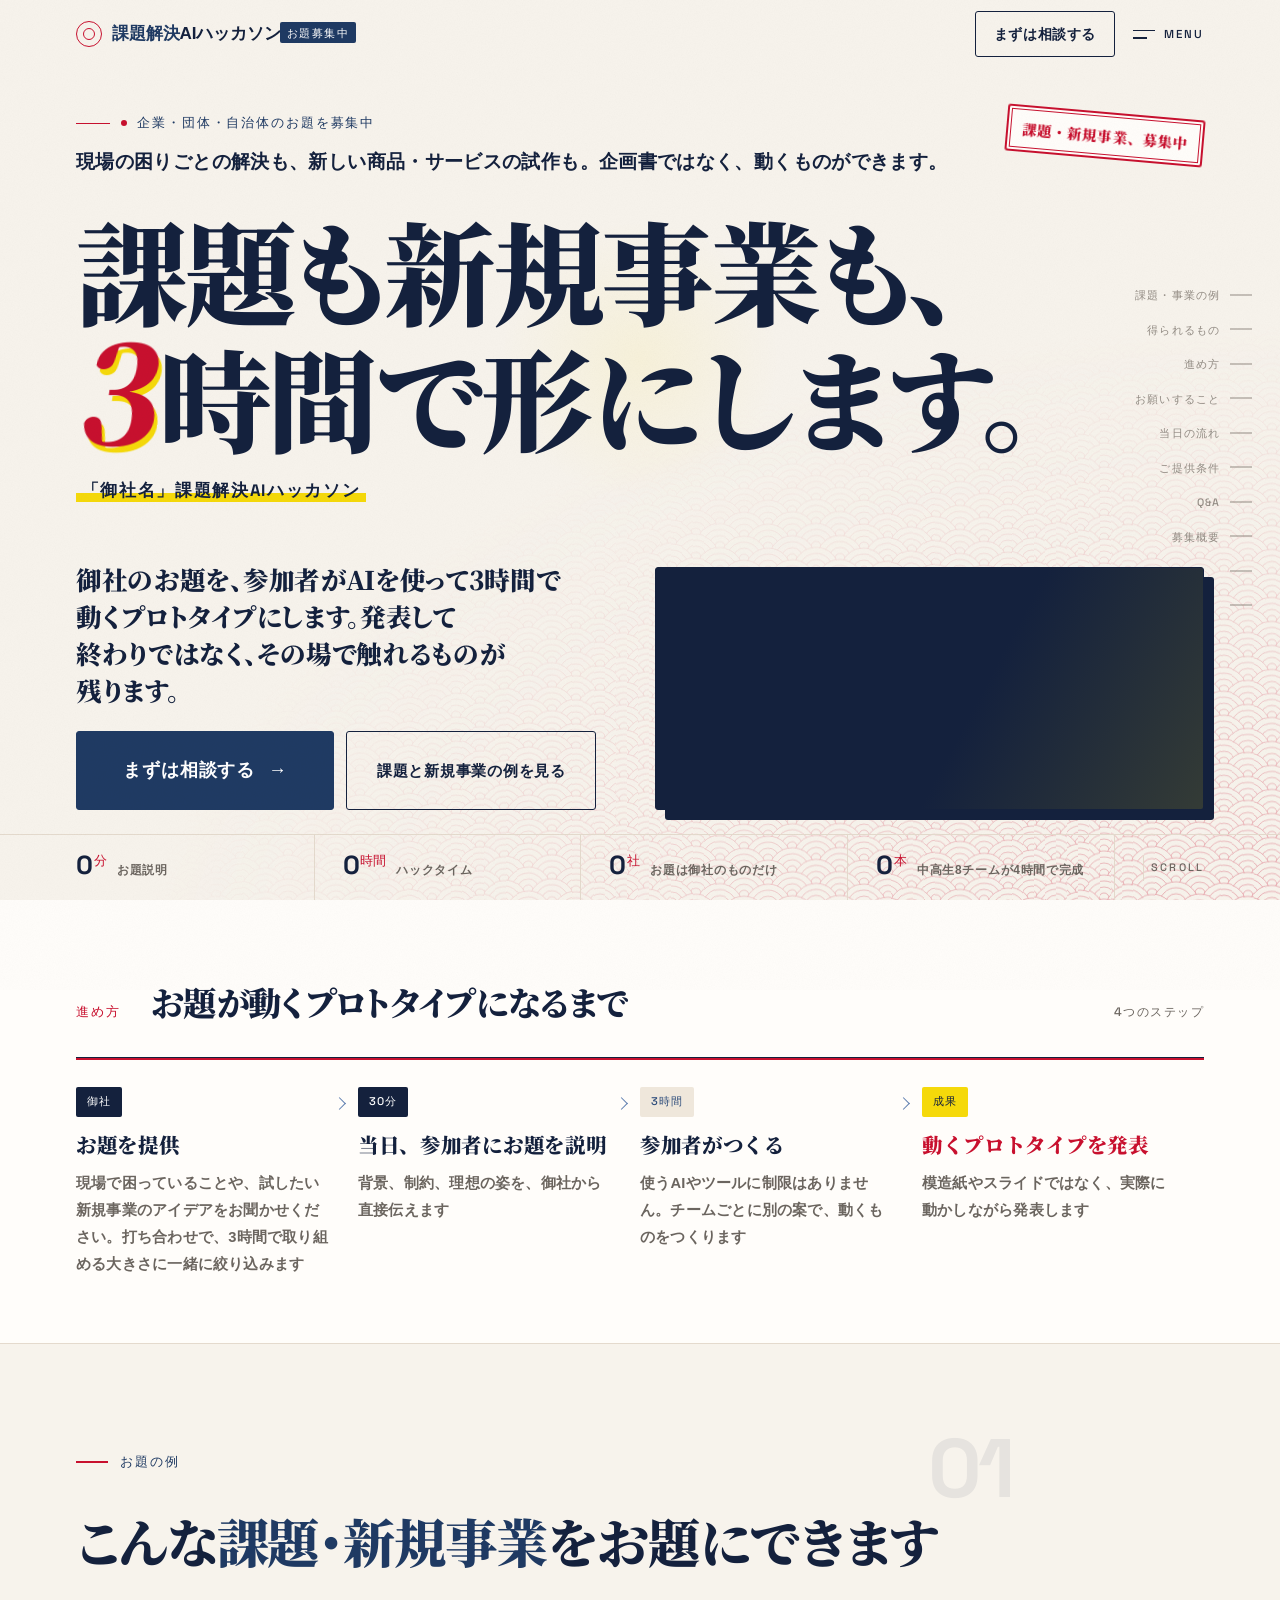
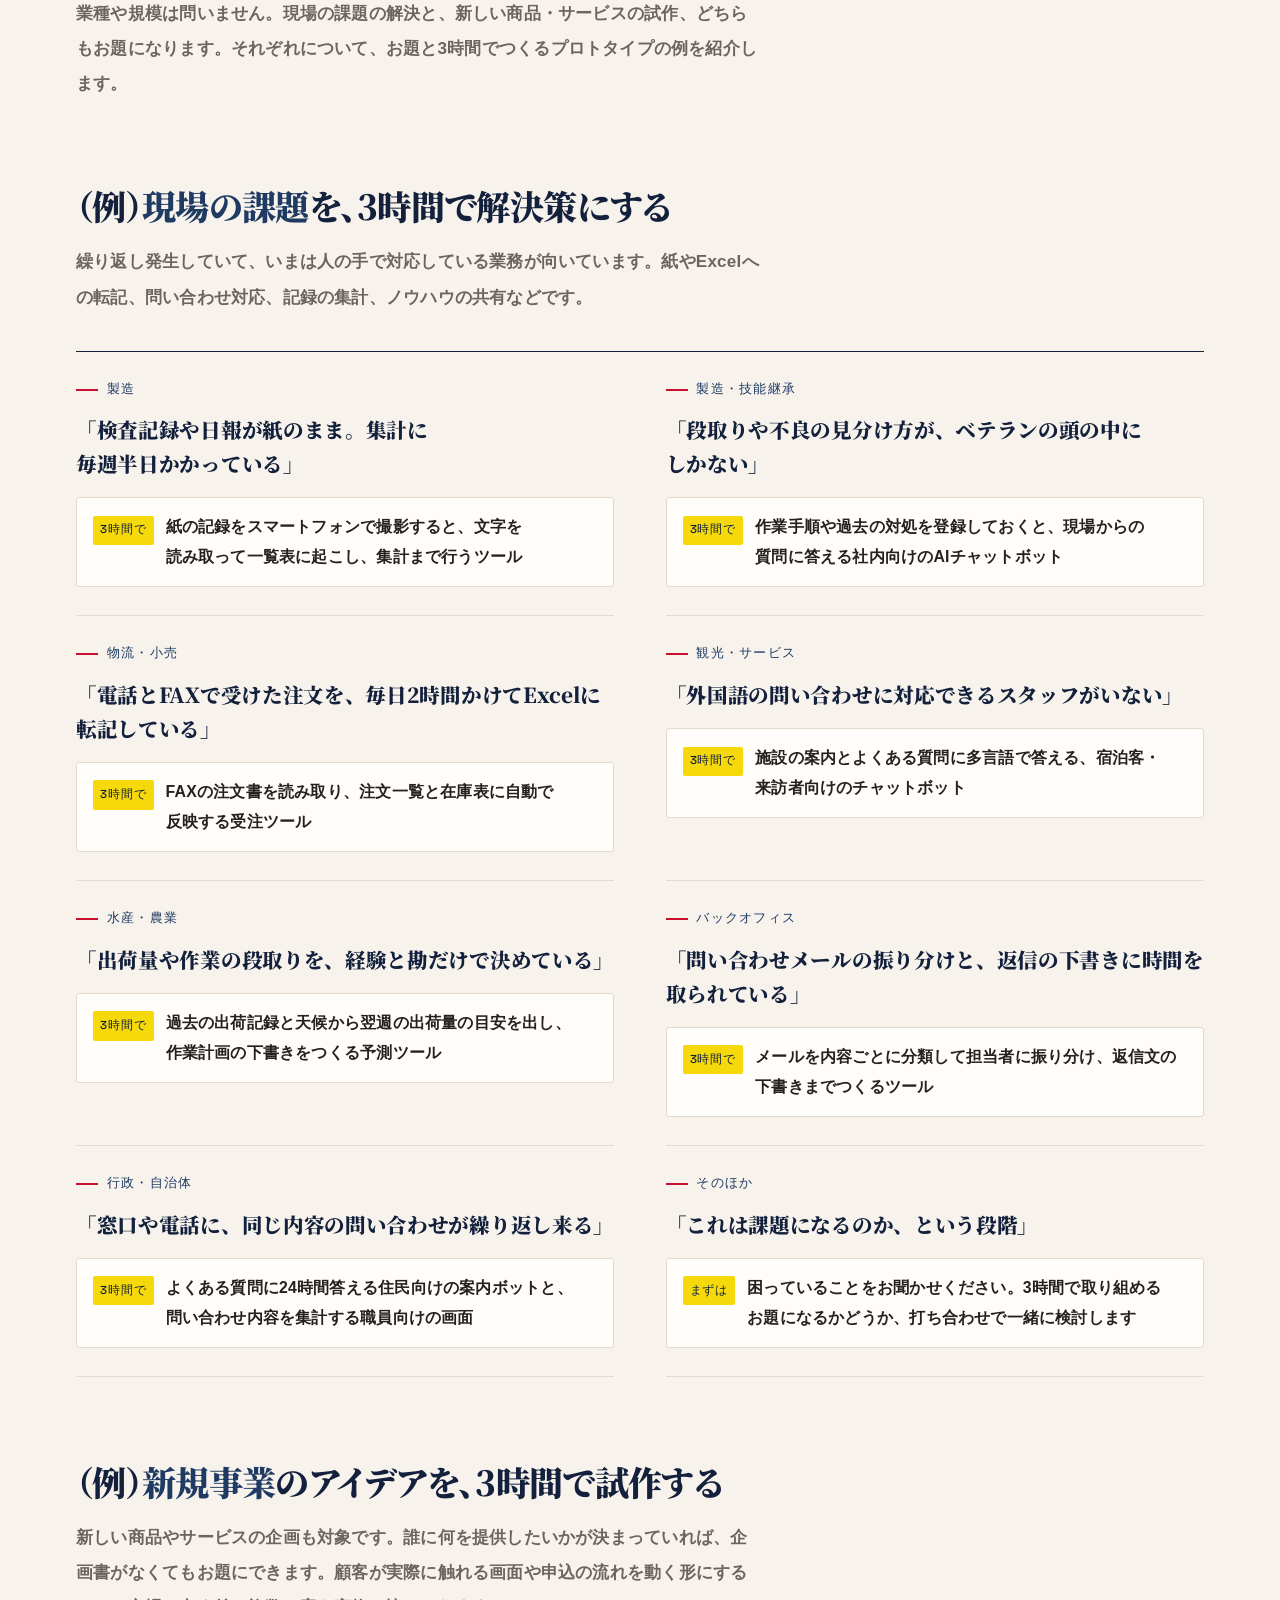
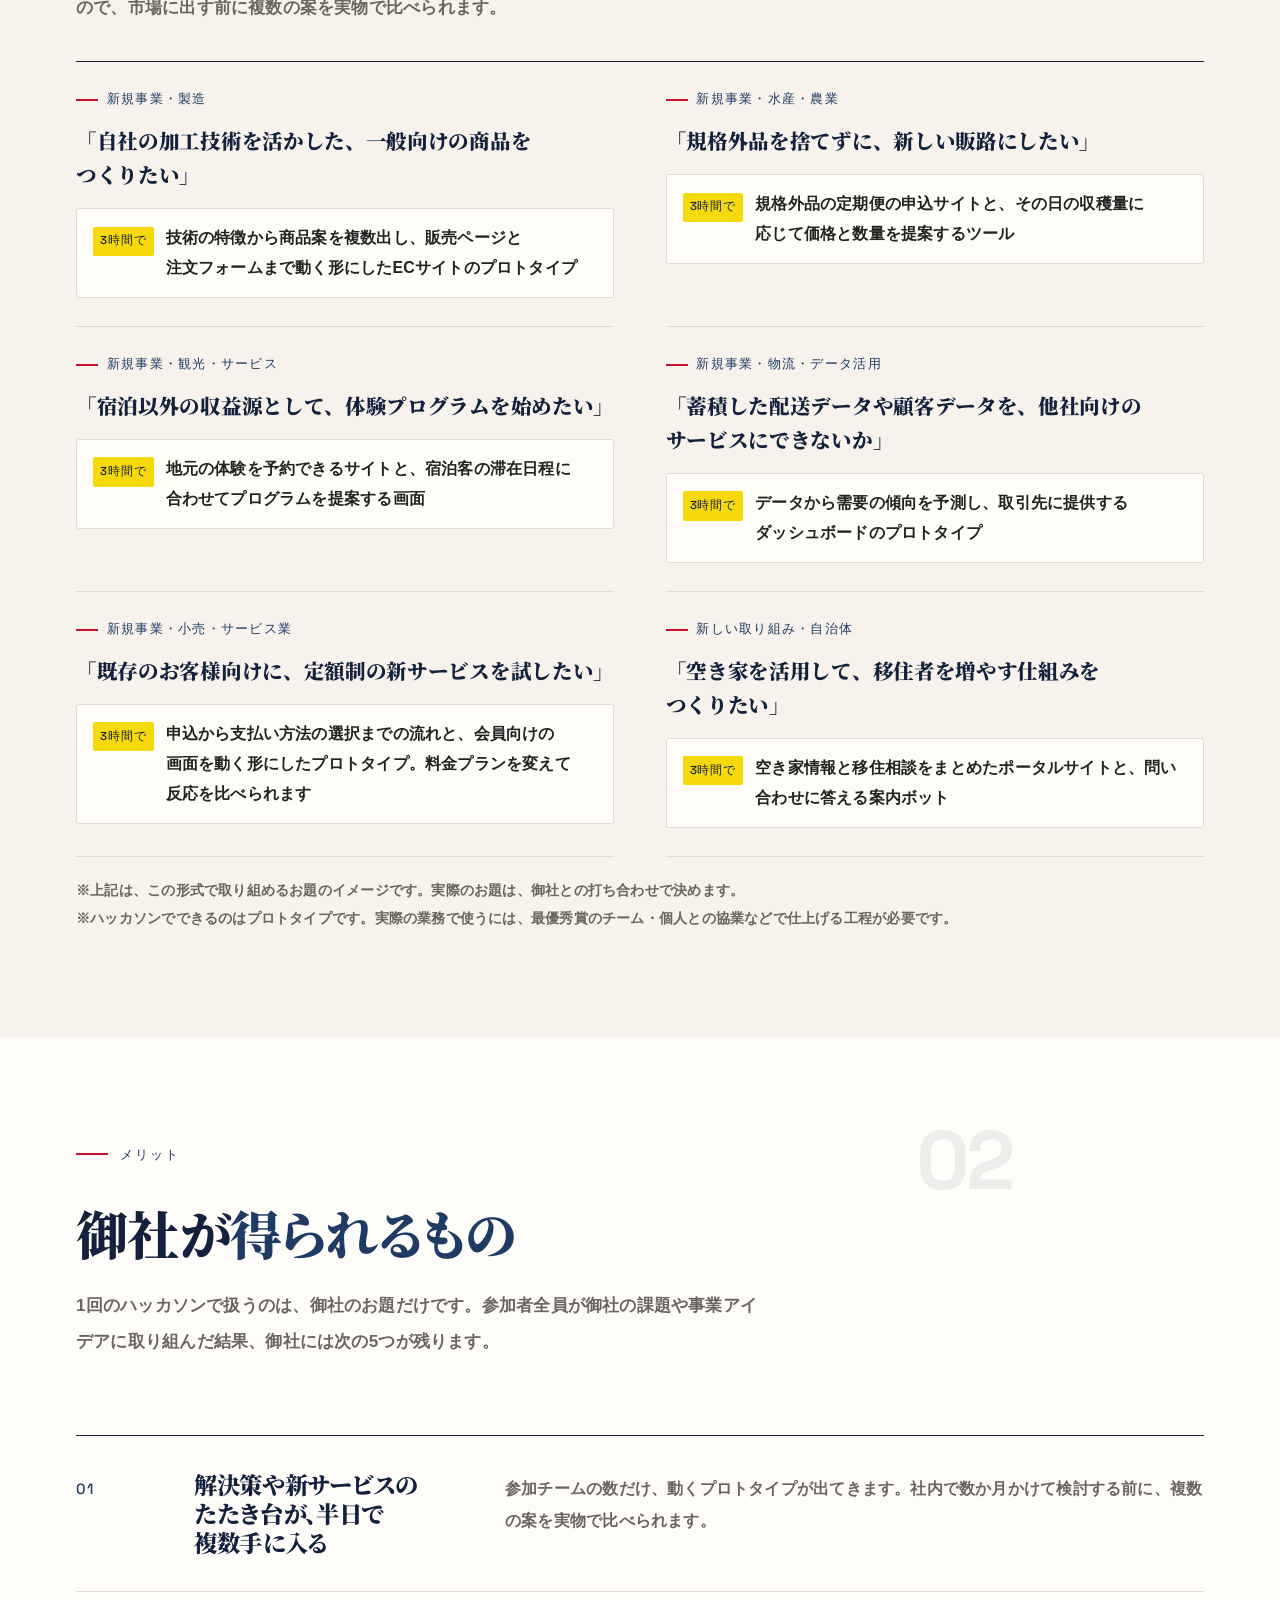
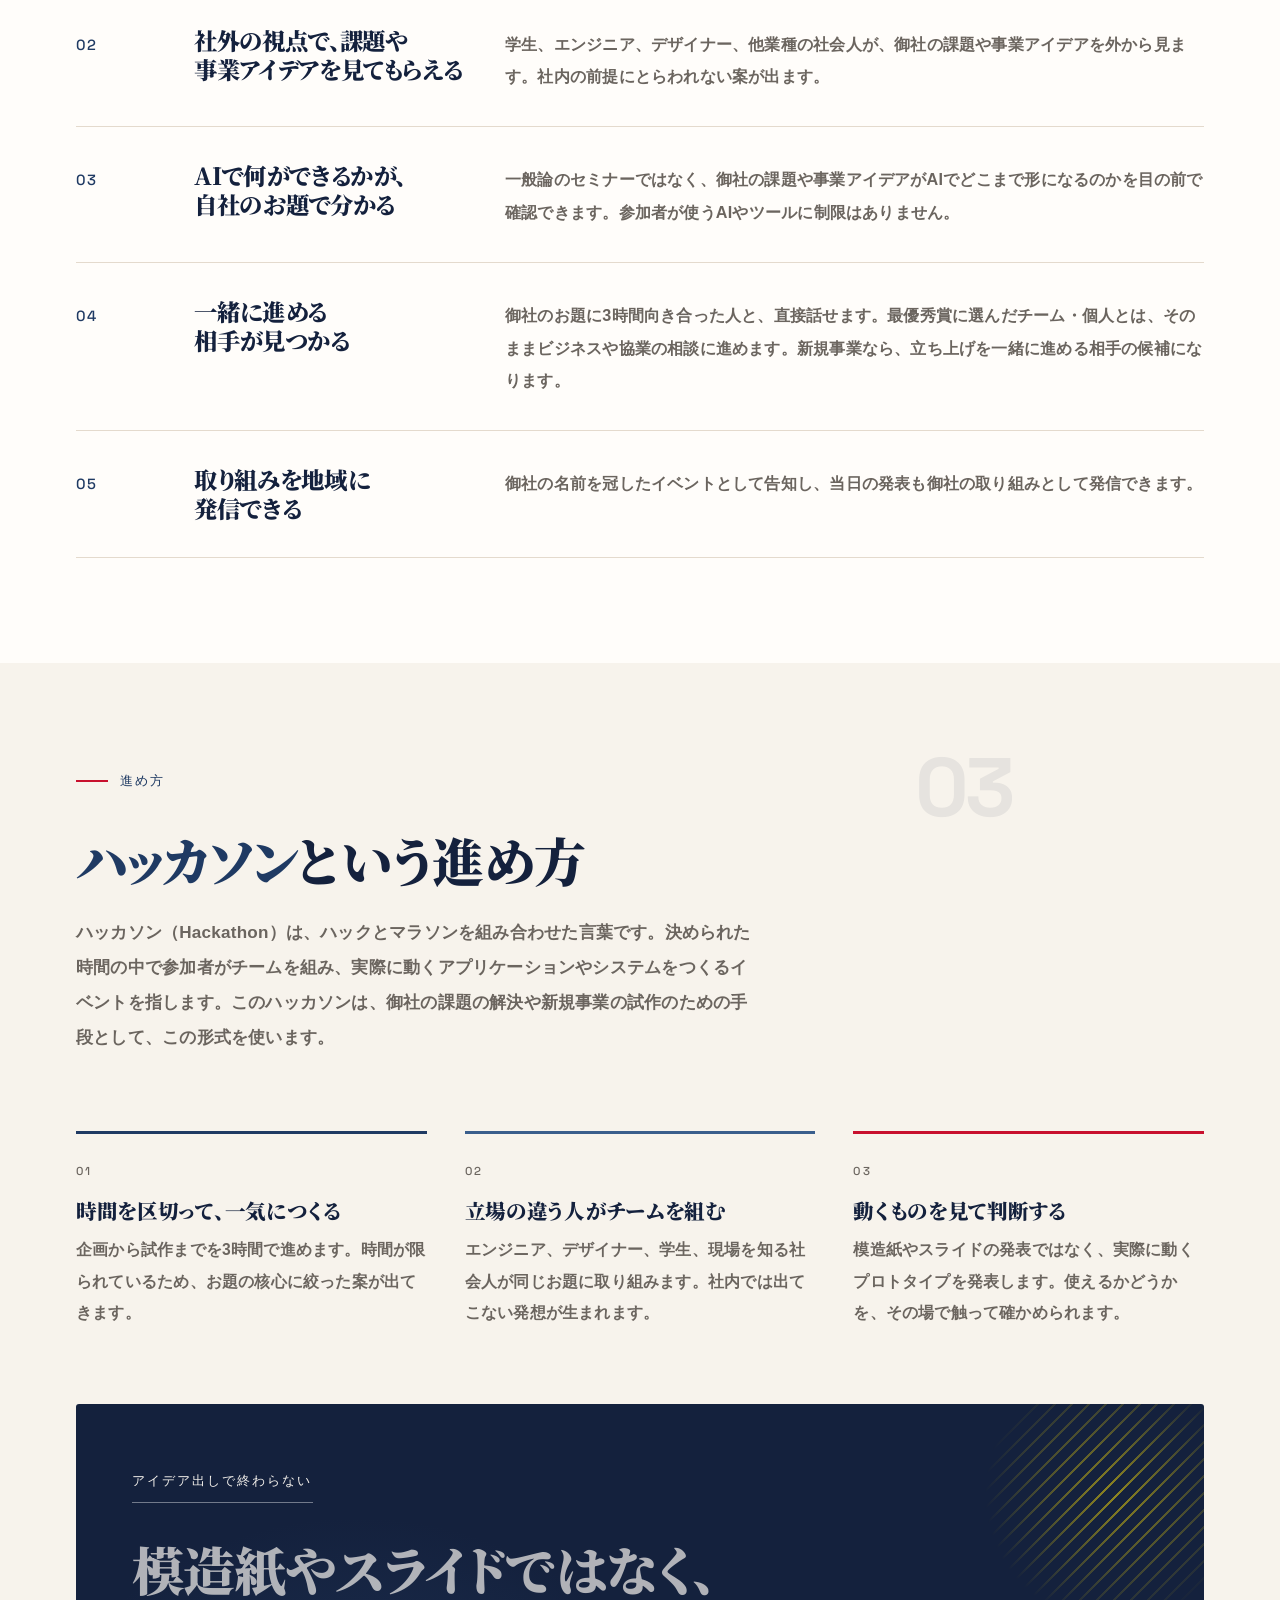
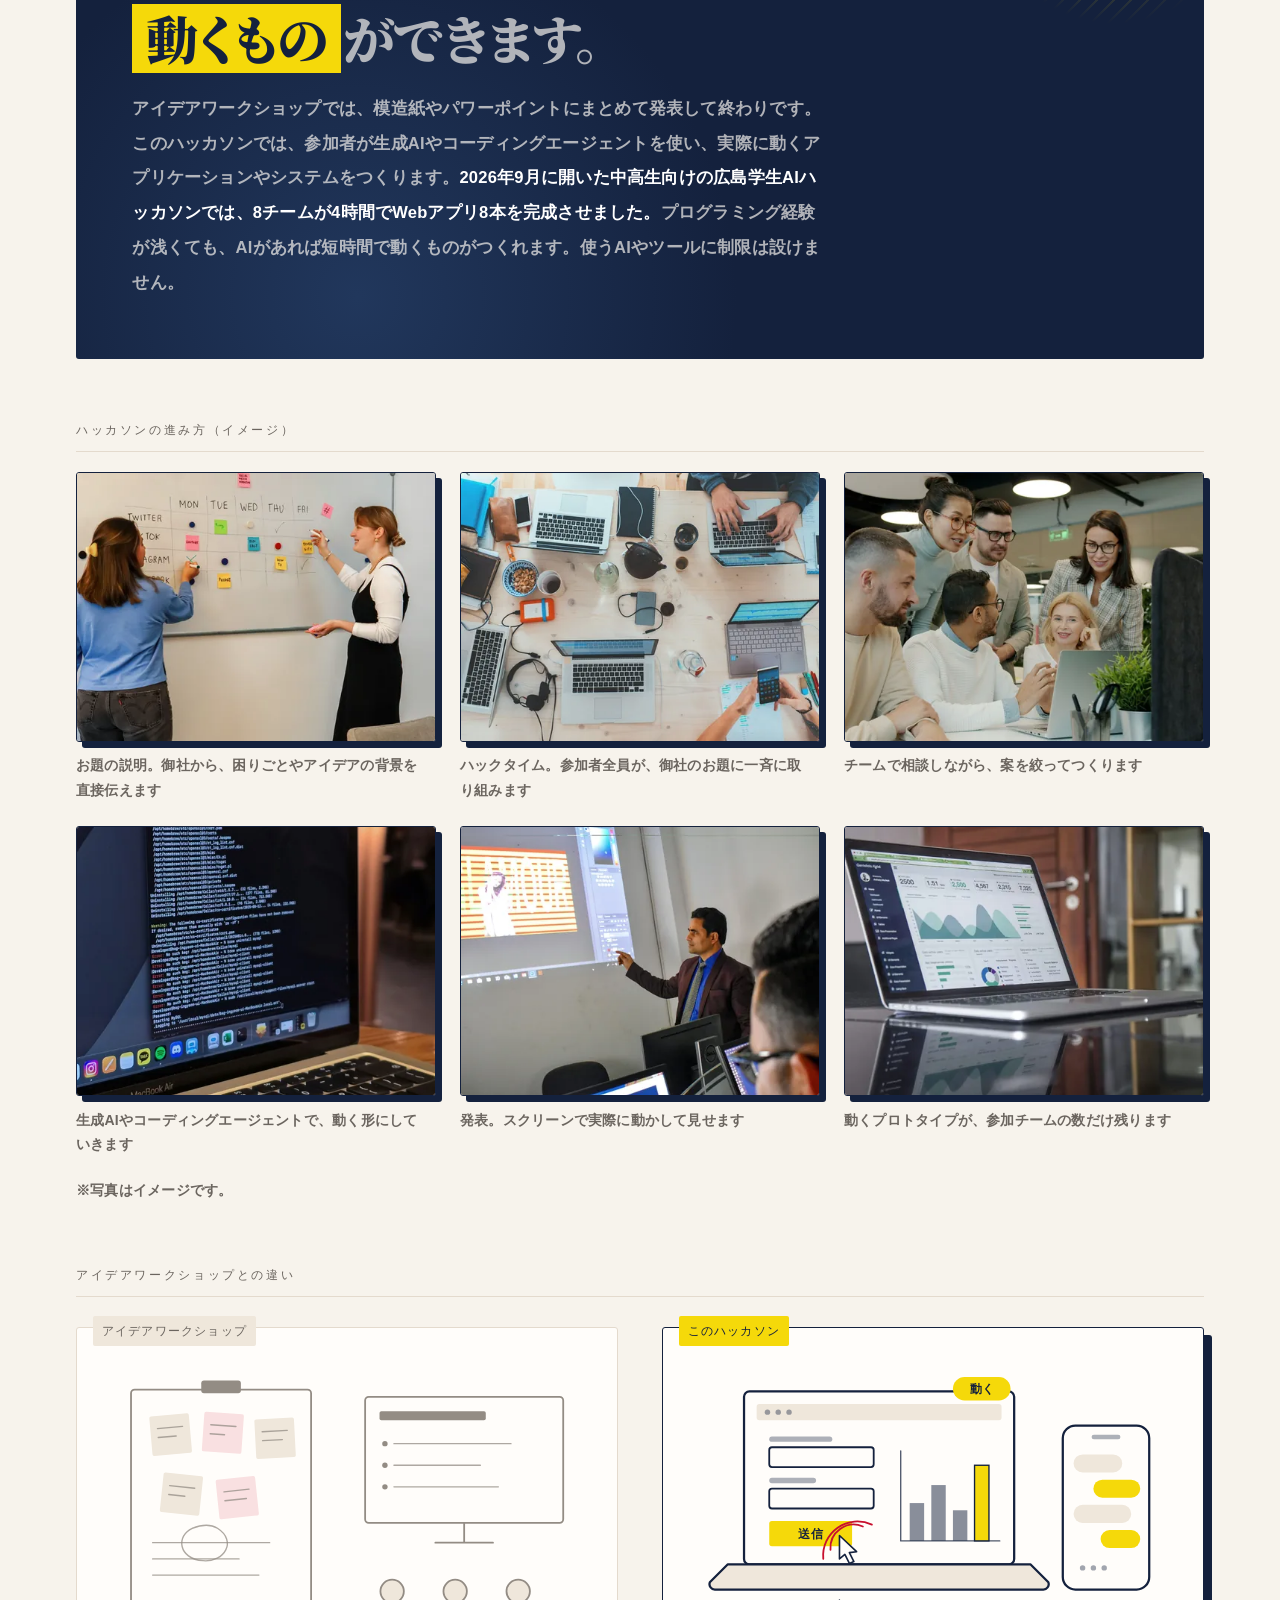
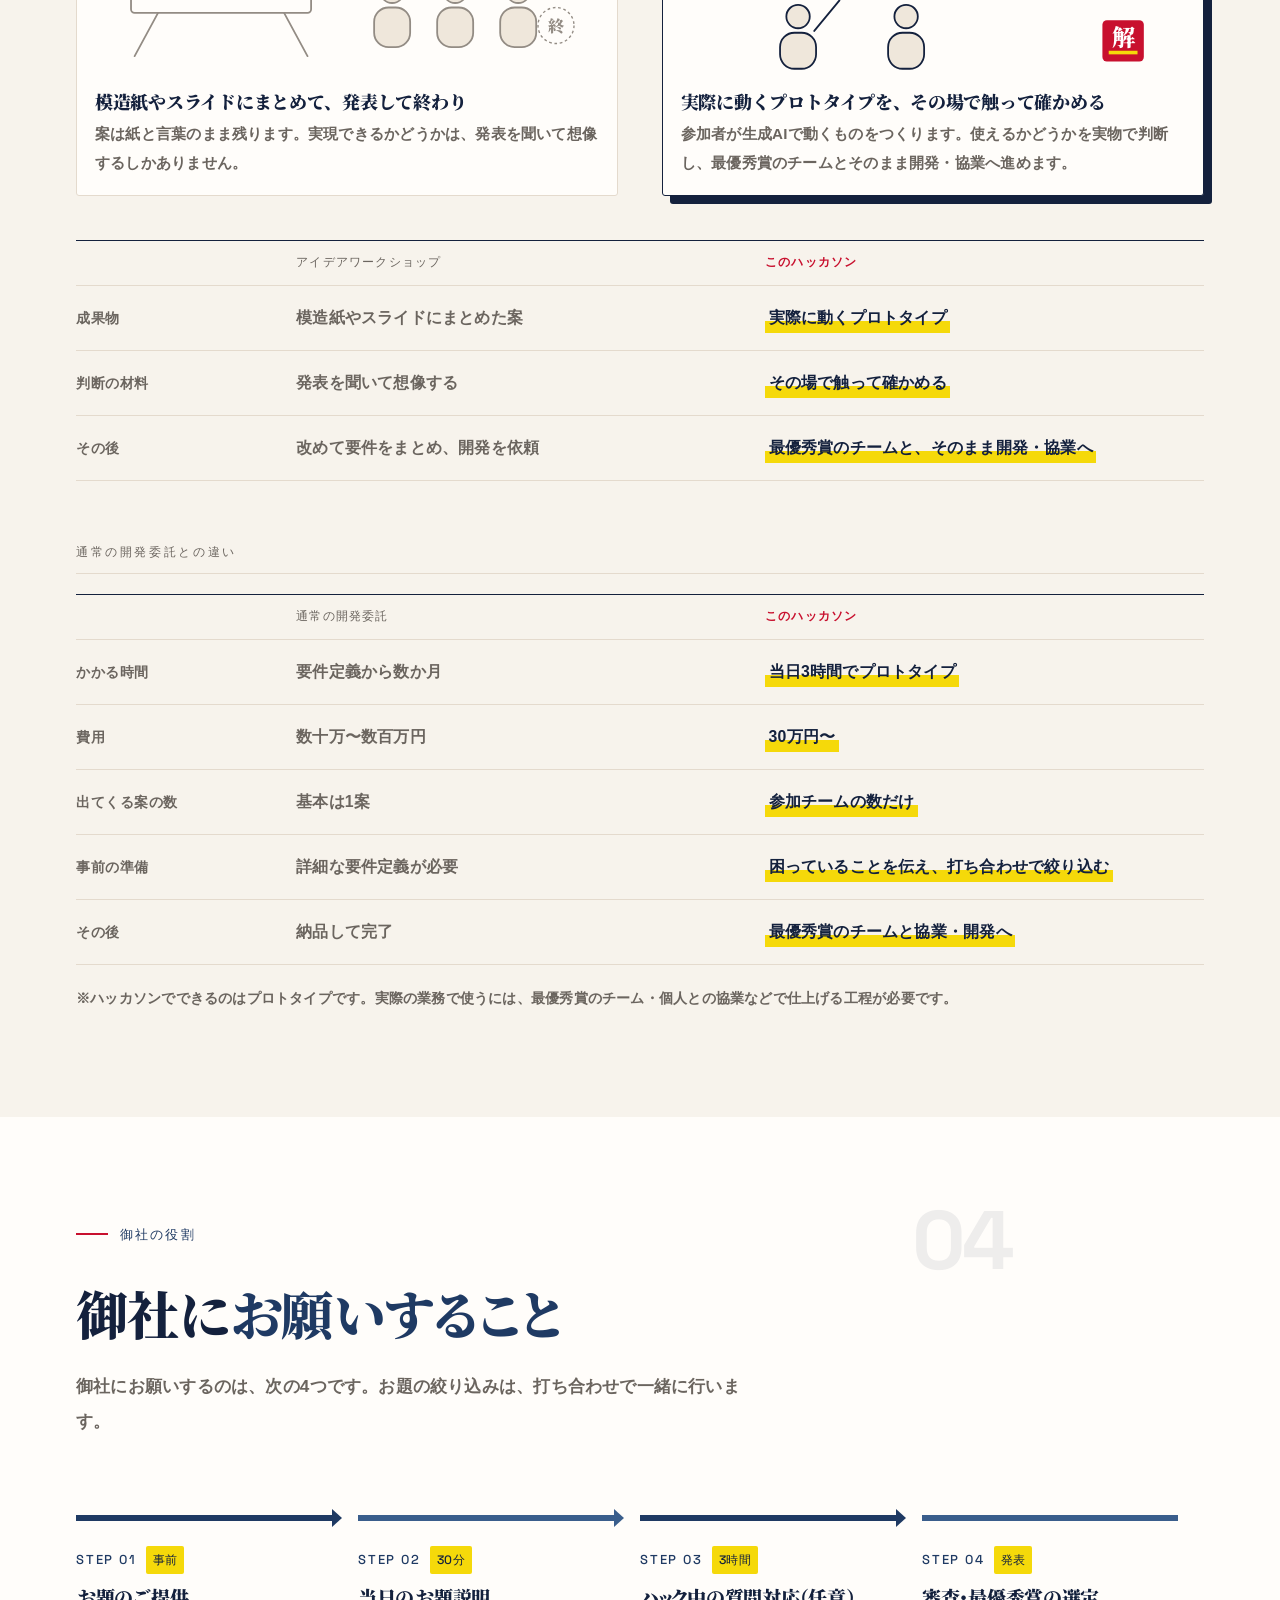
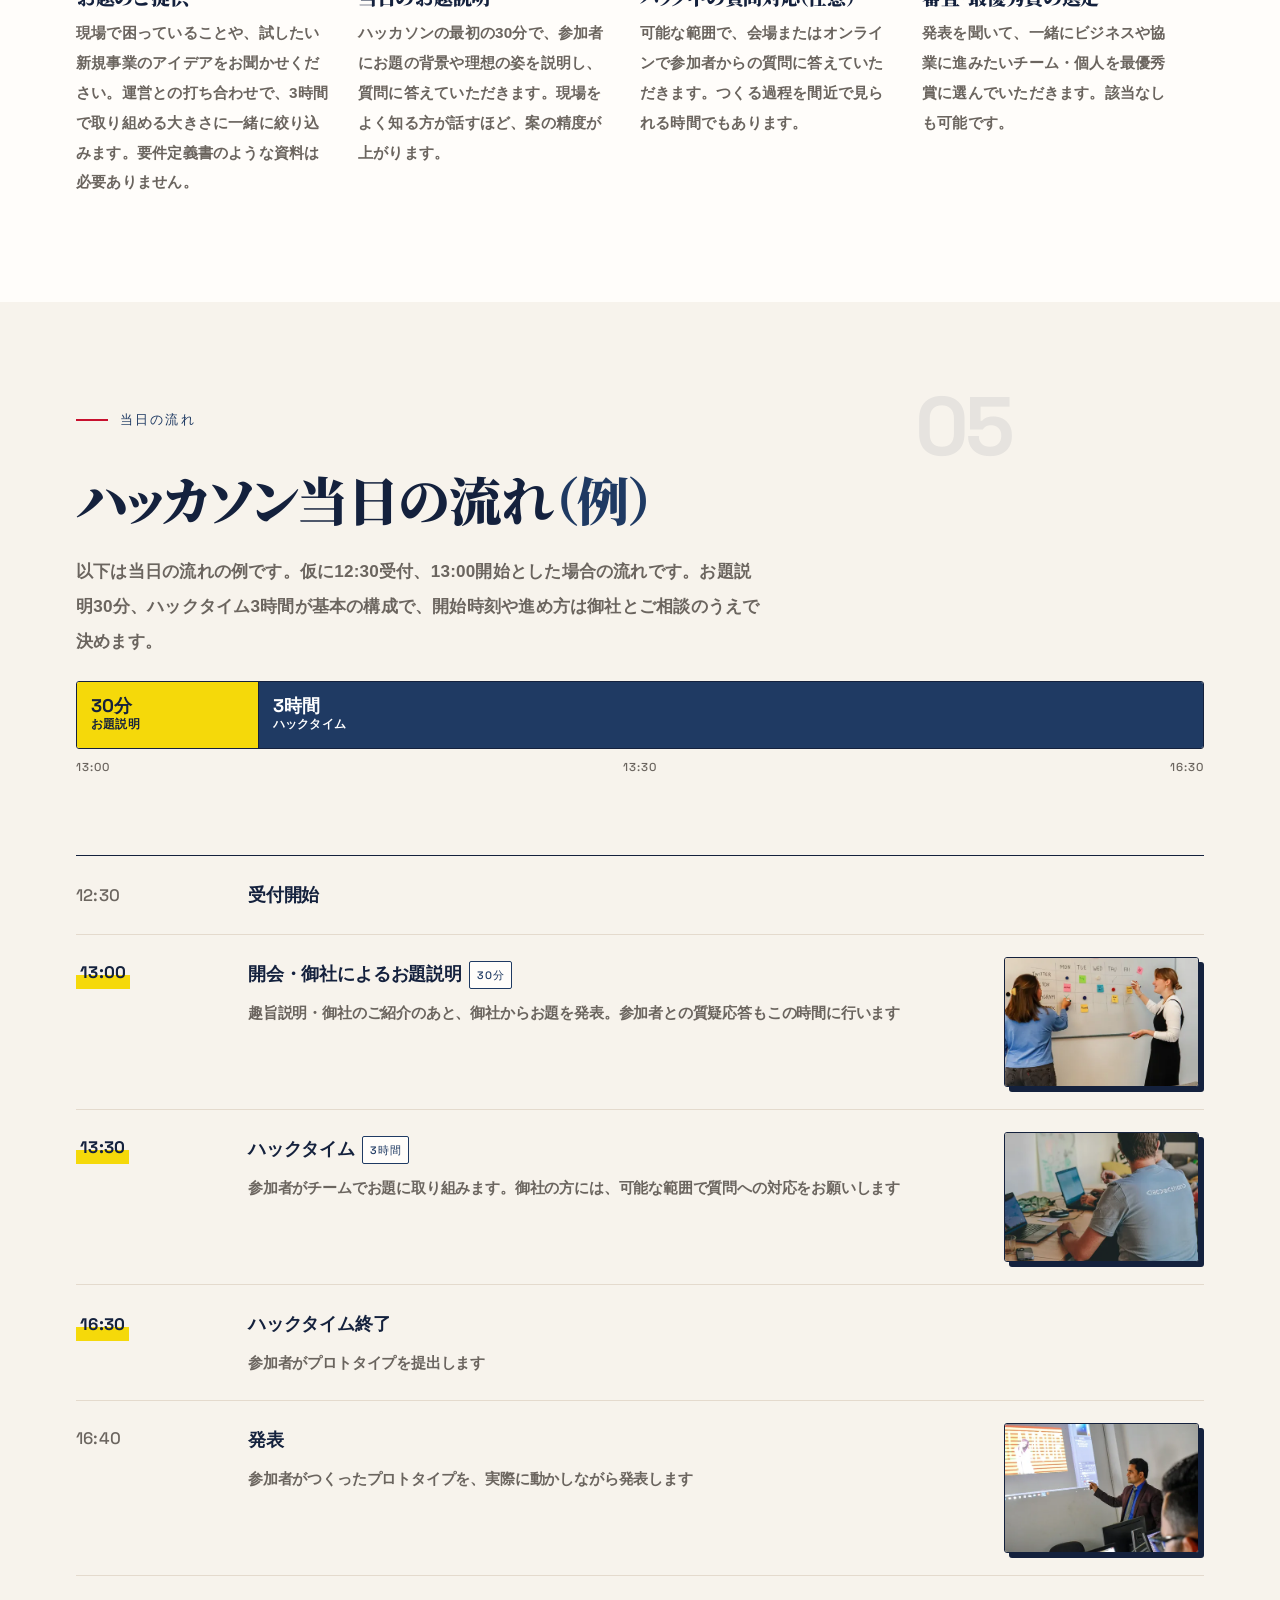
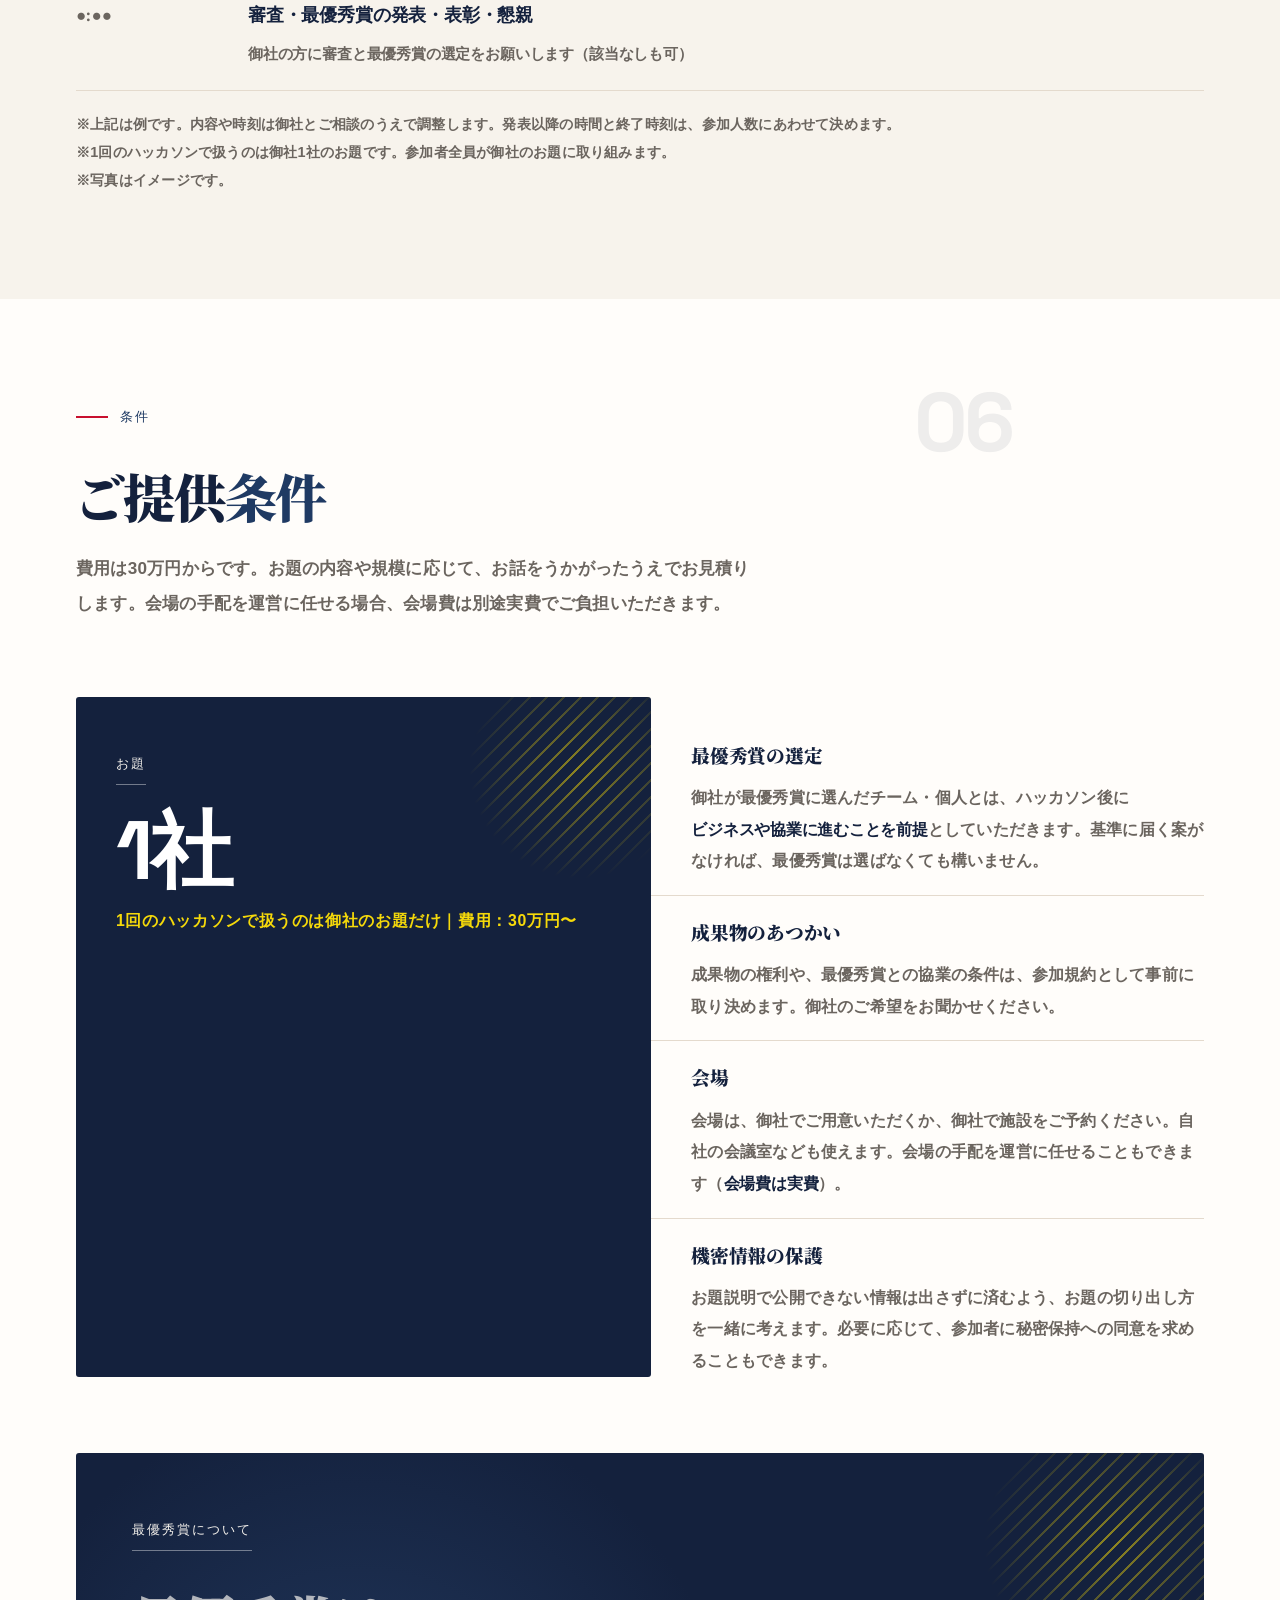
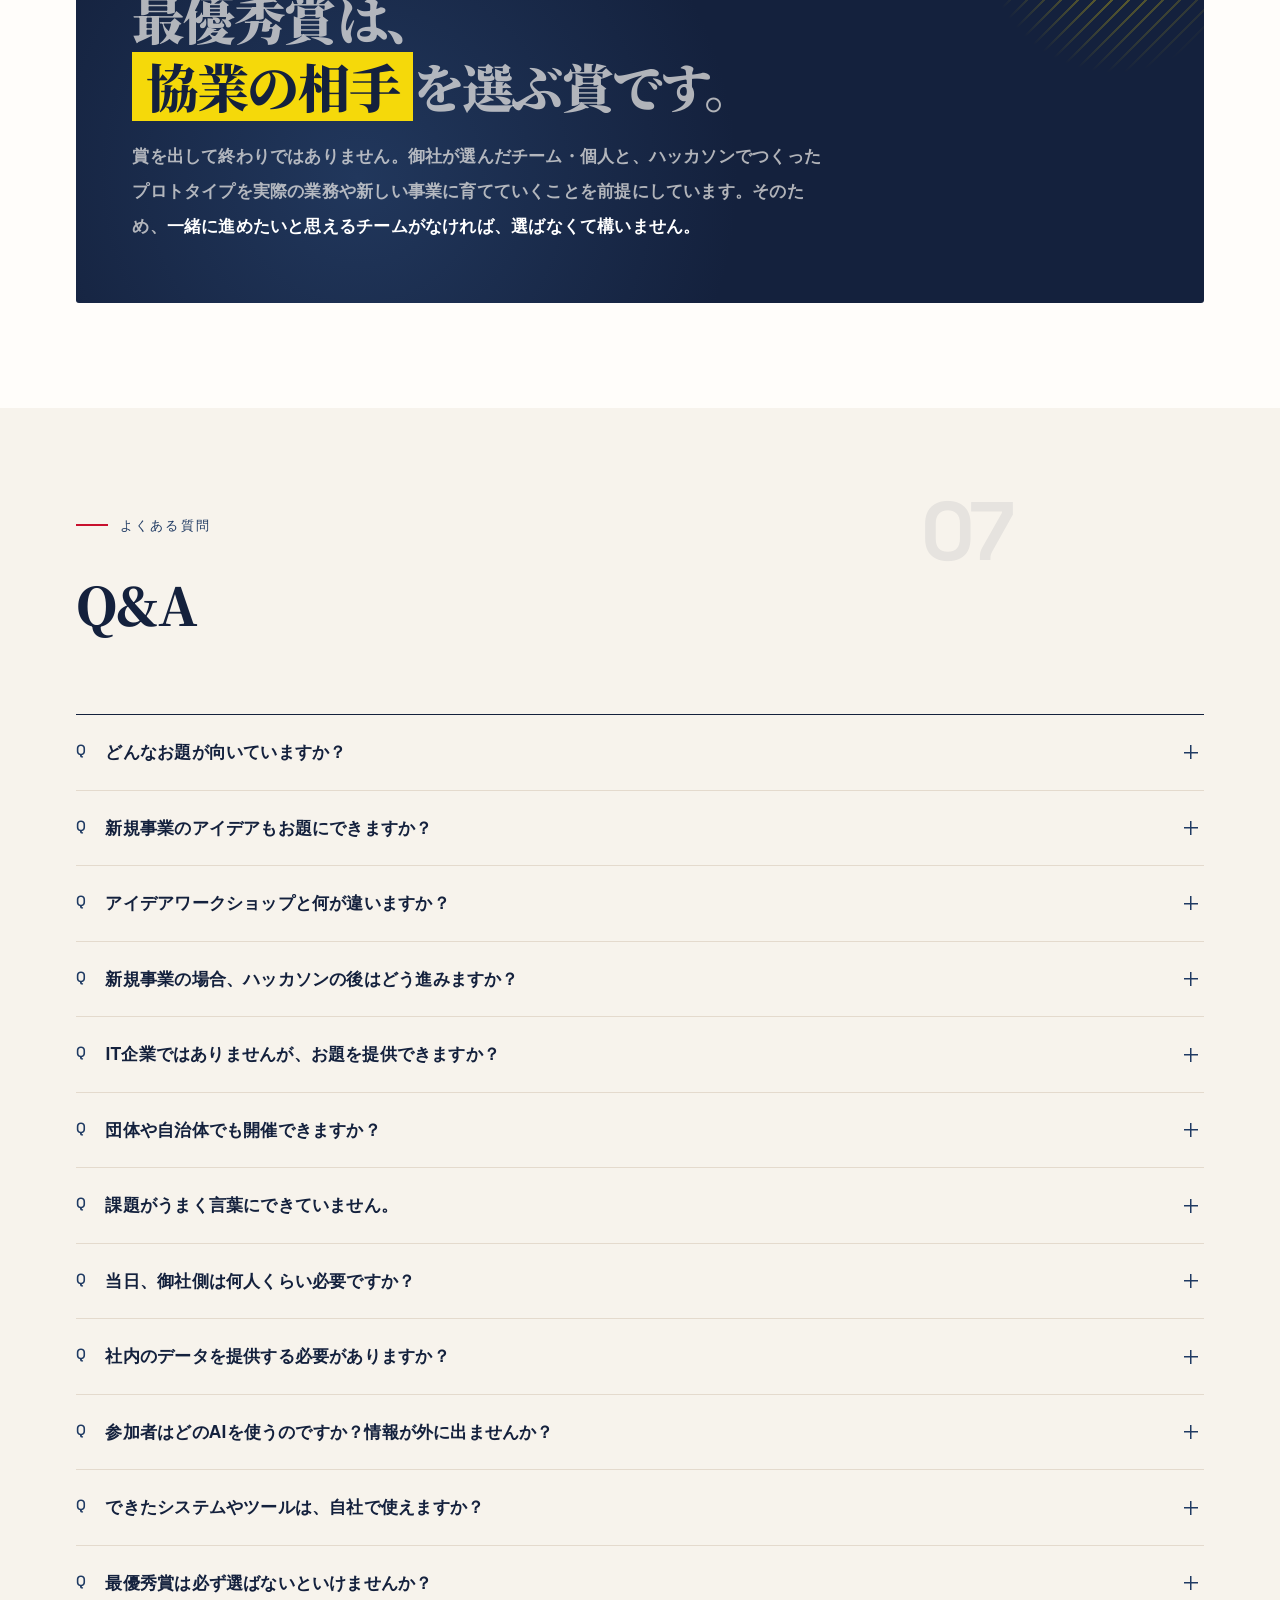
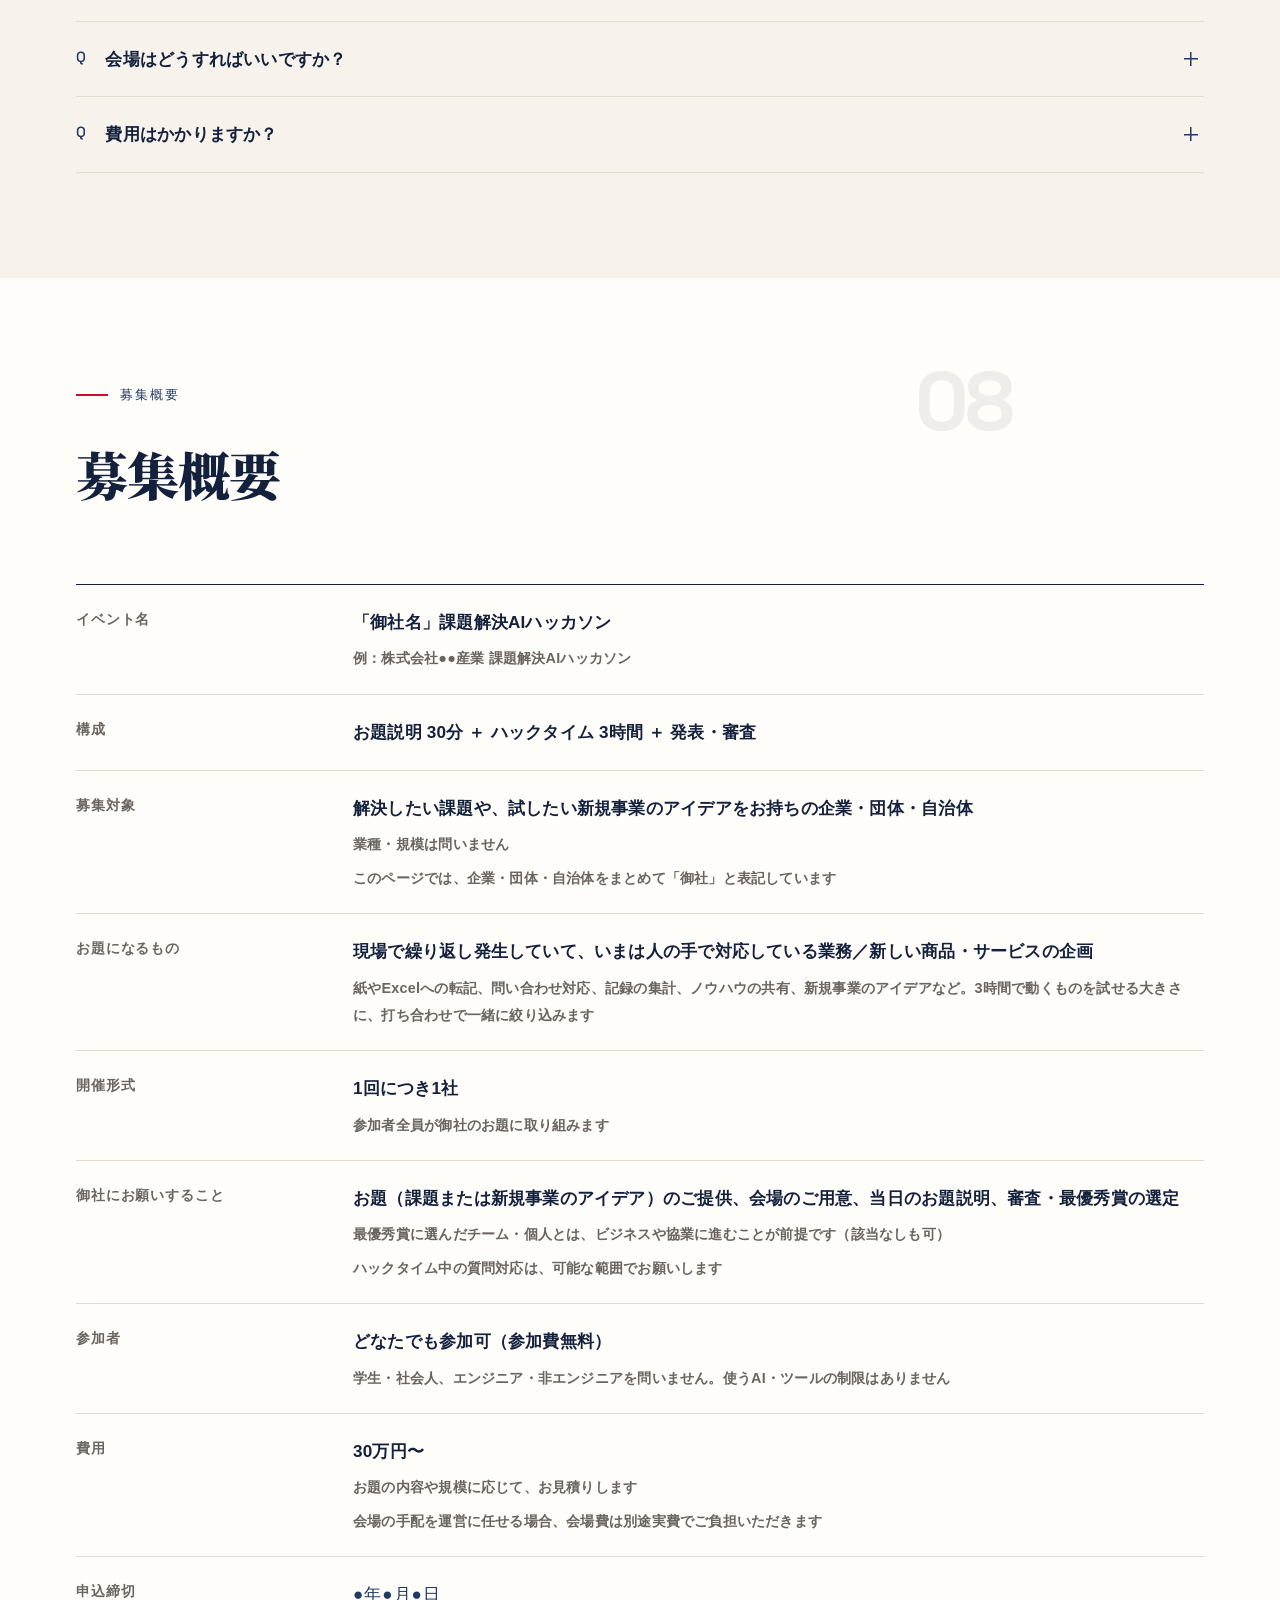
==== commit 00e6f417: "写真とイラストを追加：ワークショップとの違いの挿絵、進め方のギャラリー、当日の流れの写真 - アイデアワークショップとの違いを2枚組のSVGイラストで表示（模造紙・スライド vs 動くプロトタイプ） " ====
--- a/index.html
+++ b/index.html
@@ -506,6 +506,17 @@
         <p>アイデアワークショップでは、模造紙やパワーポイントにまとめて発表して終わりです。このハッカソンでは、参加者が生成AIやコーディングエージェントを使い、実際に動くアプリケーションやシステムをつくります。<b>2026年9月に開いた中高生向けの広島学生AIハッカソンでは、8チームが4時間でWebアプリ8本を完成させました。</b>プログラミング経験が浅くても、AIがあれば短時間で動くものがつくれます。使うAIやツールに制限は設けません。</p>
       </div>
 
+      <div class="sub-h">ハッカソンの進み方（イメージ）</div>
+      <div class="gal">
+        <figure class="shot"><div class="ph"><picture><source type="image/webp" srcset="assets/photo/brief-480.webp 480w, assets/photo/brief-960.webp 960w" sizes="(max-width:759px) 50vw, 33vw"><img src="assets/photo/brief-960.jpg" srcset="assets/photo/brief-480.jpg 480w, assets/photo/brief-960.jpg 960w" sizes="(max-width:759px) 50vw, 33vw" width="960" height="720" alt="ホワイトボードの前で説明する2人（イメージ）" loading="lazy" decoding="async"></picture></div><figcaption>お題の説明。御社から、困りごとやアイデアの背景を直接伝えます</figcaption></figure>
+        <figure class="shot"><div class="ph"><picture><source type="image/webp" srcset="assets/photo/room-480.webp 480w, assets/photo/room-960.webp 960w" sizes="(max-width:759px) 50vw, 33vw"><img src="assets/photo/room-960.jpg" srcset="assets/photo/room-480.jpg 480w, assets/photo/room-960.jpg 960w" sizes="(max-width:759px) 50vw, 33vw" width="960" height="720" alt="ノートPCを広げて作業する参加者たち（イメージ）" loading="lazy" decoding="async"></picture></div><figcaption>ハックタイム。参加者全員が、御社のお題に一斉に取り組みます</figcaption></figure>
+        <figure class="shot"><div class="ph"><picture><source type="image/webp" srcset="assets/photo/team-480.webp 480w, assets/photo/team-960.webp 960w" sizes="(max-width:759px) 50vw, 33vw"><img src="assets/photo/team-960.jpg" srcset="assets/photo/team-480.jpg 480w, assets/photo/team-960.jpg 960w" sizes="(max-width:759px) 50vw, 33vw" width="960" height="720" alt="1台のノートPCを囲んで相談するチーム（イメージ）" loading="lazy" decoding="async"></picture></div><figcaption>チームで相談しながら、案を絞ってつくります</figcaption></figure>
+        <figure class="shot"><div class="ph"><picture><source type="image/webp" srcset="assets/photo/coding-480.webp 480w, assets/photo/coding-960.webp 960w" sizes="(max-width:759px) 50vw, 33vw"><img src="assets/photo/coding-960.jpg" srcset="assets/photo/coding-480.jpg 480w, assets/photo/coding-960.jpg 960w" sizes="(max-width:759px) 50vw, 33vw" width="960" height="720" alt="ターミナルとコードが表示されたノートPCの画面（イメージ）" loading="lazy" decoding="async"></picture></div><figcaption>生成AIやコーディングエージェントで、動く形にしていきます</figcaption></figure>
+        <figure class="shot"><div class="ph"><picture><source type="image/webp" srcset="assets/photo/present-480.webp 480w, assets/photo/present-960.webp 960w" sizes="(max-width:759px) 50vw, 33vw"><img src="assets/photo/present-960.jpg" srcset="assets/photo/present-480.jpg 480w, assets/photo/present-960.jpg 960w" sizes="(max-width:759px) 50vw, 33vw" width="960" height="720" alt="プロジェクターの前で発表する人（イメージ）" loading="lazy" decoding="async"></picture></div><figcaption>発表。スクリーンで実際に動かして見せます</figcaption></figure>
+        <figure class="shot"><div class="ph"><picture><source type="image/webp" srcset="assets/photo/prototype-480.webp 480w, assets/photo/prototype-960.webp 960w" sizes="(max-width:759px) 50vw, 33vw"><img src="assets/photo/prototype-960.jpg" srcset="assets/photo/prototype-480.jpg 480w, assets/photo/prototype-960.jpg 960w" sizes="(max-width:759px) 50vw, 33vw" width="960" height="720" alt="グラフを表示したノートPCの画面（イメージ）" loading="lazy" decoding="async"></picture></div><figcaption>動くプロトタイプが、参加チームの数だけ残ります</figcaption></figure>
+      </div>
+      <p class="tt-note">※写真はイメージです。</p>
+
       <div class="sub-h">アイデアワークショップとの違い</div>
       <div class="vs">
         <figure class="vs-p">
@@ -651,13 +662,13 @@
 
       <div class="tt">
         <div class="tt-row"><span class="t">12:30</span><span class="d">受付開始</span></div>
-        <div class="tt-row key"><span class="t">13:00</span><span class="d">開会・御社によるお題説明<span class="tag">30分</span><small>趣旨説明・御社のご紹介のあと、御社からお題を発表。参加者との質疑応答もこの時間に行います</small></span></div>
-        <div class="tt-row key"><span class="t">13:30</span><span class="d">ハックタイム<span class="tag">3時間</span><small>参加者がチームでお題に取り組みます。御社の方には、可能な範囲で質問への対応をお願いします</small></span></div>
+        <div class="tt-row key has-ph"><span class="t">13:00</span><span class="d">開会・御社によるお題説明<span class="tag">30分</span><small>趣旨説明・御社のご紹介のあと、御社からお題を発表。参加者との質疑応答もこの時間に行います</small></span><span class="ph"><picture><source type="image/webp" srcset="assets/photo/brief-480.webp 480w, assets/photo/brief-960.webp 960w" sizes="(max-width:759px) 50vw, 33vw"><img src="assets/photo/brief-960.jpg" srcset="assets/photo/brief-480.jpg 480w, assets/photo/brief-960.jpg 960w" sizes="(max-width:759px) 50vw, 33vw" width="960" height="720" alt="ホワイトボードの前で説明する2人（イメージ）" loading="lazy" decoding="async"></picture></span></div>
+        <div class="tt-row key has-ph"><span class="t">13:30</span><span class="d">ハックタイム<span class="tag">3時間</span><small>参加者がチームでお題に取り組みます。御社の方には、可能な範囲で質問への対応をお願いします</small></span><span class="ph"><picture><source type="image/webp" srcset="assets/photo/hack-480.webp 480w, assets/photo/hack-960.webp 960w" sizes="(max-width:759px) 50vw, 33vw"><img src="assets/photo/hack-960.jpg" srcset="assets/photo/hack-480.jpg 480w, assets/photo/hack-960.jpg 960w" sizes="(max-width:759px) 50vw, 33vw" width="960" height="720" alt="ノートPCで作業する参加者（イメージ）" loading="lazy" decoding="async"></picture></span></div>
         <div class="tt-row key"><span class="t">16:30</span><span class="d">ハックタイム終了<small>参加者がプロトタイプを提出します</small></span></div>
-        <div class="tt-row"><span class="t">16:40</span><span class="d">発表<small>参加者がつくったプロトタイプを、実際に動かしながら発表します</small></span></div>
+        <div class="tt-row has-ph"><span class="t">16:40</span><span class="d">発表<small>参加者がつくったプロトタイプを、実際に動かしながら発表します</small></span><span class="ph"><picture><source type="image/webp" srcset="assets/photo/present-480.webp 480w, assets/photo/present-960.webp 960w" sizes="(max-width:759px) 50vw, 33vw"><img src="assets/photo/present-960.jpg" srcset="assets/photo/present-480.jpg 480w, assets/photo/present-960.jpg 960w" sizes="(max-width:759px) 50vw, 33vw" width="960" height="720" alt="プロジェクターの前で発表する人（イメージ）" loading="lazy" decoding="async"></picture></span></div>
         <div class="tt-row"><span class="t">●:●●</span><span class="d">審査・最優秀賞の発表・表彰・懇親<small>御社の方に審査と最優秀賞の選定をお願いします（該当なしも可）</small></span></div>
       </div>
-      <p class="tt-note">※上記は例です。内容や時刻は御社とご相談のうえで調整します。発表以降の時間と終了時刻は、参加人数にあわせて決めます。<br>※1回のハッカソンで扱うのは御社1社のお題です。参加者全員が御社のお題に取り組みます。</p>
+      <p class="tt-note">※上記は例です。内容や時刻は御社とご相談のうえで調整します。発表以降の時間と終了時刻は、参加人数にあわせて決めます。<br>※1回のハッカソンで扱うのは御社1社のお題です。参加者全員が御社のお題に取り組みます。<br>※写真はイメージです。</p>
     </div>
   </section>
 
--- a/assets/base.css
+++ b/assets/base.css
@@ -818,6 +818,27 @@
 .facts .k{font-size:.7rem;font-weight:800;color:var(--muted);letter-spacing:.06em}
 .facts .v{font-weight:800;color:var(--ink-strong)}
 
+/* ─────────────────────────  16b. PHOTOS  ───────────────────────── */
+.gal{display:grid;gap:14px;grid-template-columns:repeat(2,minmax(0,1fr));margin-top:20px}
+@media(min-width:760px){.gal{grid-template-columns:repeat(3,minmax(0,1fr));gap:clamp(16px,2.2vw,24px)}}
+.shot{margin:0}
+.shot .ph{aspect-ratio:4/3;overflow:hidden;border-radius:var(--radius);border:1px solid var(--navy);
+  background:var(--tint-alt);box-shadow:6px 6px 0 var(--navy)}
+.shot .ph picture,.shot .ph img{display:block;width:100%;height:100%}
+.shot .ph img{object-fit:cover;filter:saturate(.92);transition:transform .7s var(--e-out)}
+.shot:hover .ph img{transform:scale(1.04)}
+.shot figcaption{margin:.8em 6px 0 0;font-size:.78rem;font-weight:700;color:var(--muted);line-height:1.75}
+@media(max-width:759px){.shot .ph{box-shadow:4px 4px 0 var(--navy)}.shot figcaption{font-size:.72rem}}
+/* 当日の流れ：主要ステップの写真 */
+.tt-row .ph{grid-column:2;display:block;margin-top:12px;max-width:240px;aspect-ratio:3/2;overflow:hidden;
+  border-radius:var(--radius);border:1px solid var(--navy);background:var(--tint-alt)}
+.tt-row .ph picture,.tt-row .ph img{display:block;width:100%;height:100%}
+.tt-row .ph img{object-fit:cover;filter:saturate(.92)}
+@media(min-width:900px){
+  .tt-row.has-ph{grid-template-columns:140px 1fr 200px;align-items:start}
+  .tt-row .ph{grid-column:3;margin-top:0;max-width:none;box-shadow:5px 5px 0 var(--navy);margin-right:5px}
+}
+
 /* ─────────────────────────  17. PLAN / PRIZE  ───────────────────────── */
 .prize-hero{margin-top:var(--gap);display:grid;grid-template-columns:1fr;gap:0}
 @media(min-width:900px){.prize-hero{grid-template-columns:1.02fr .98fr;align-items:stretch}}
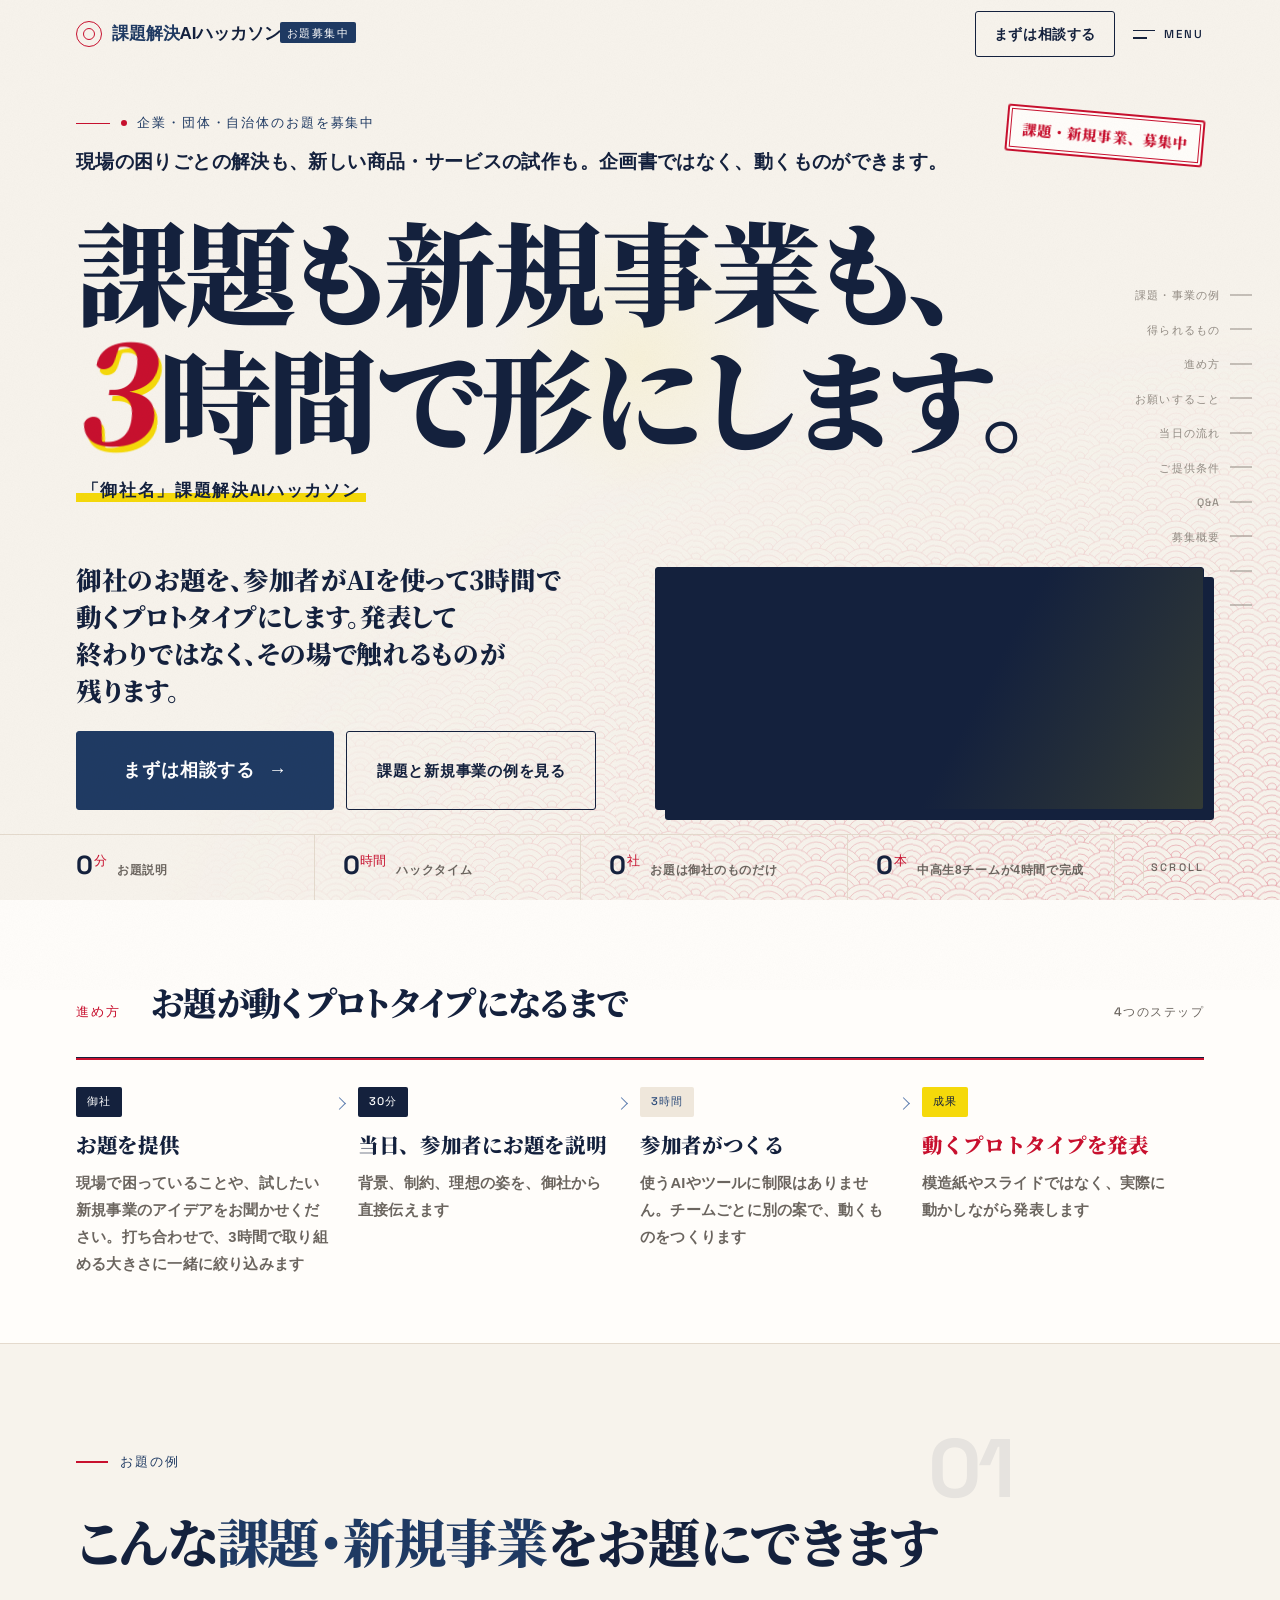
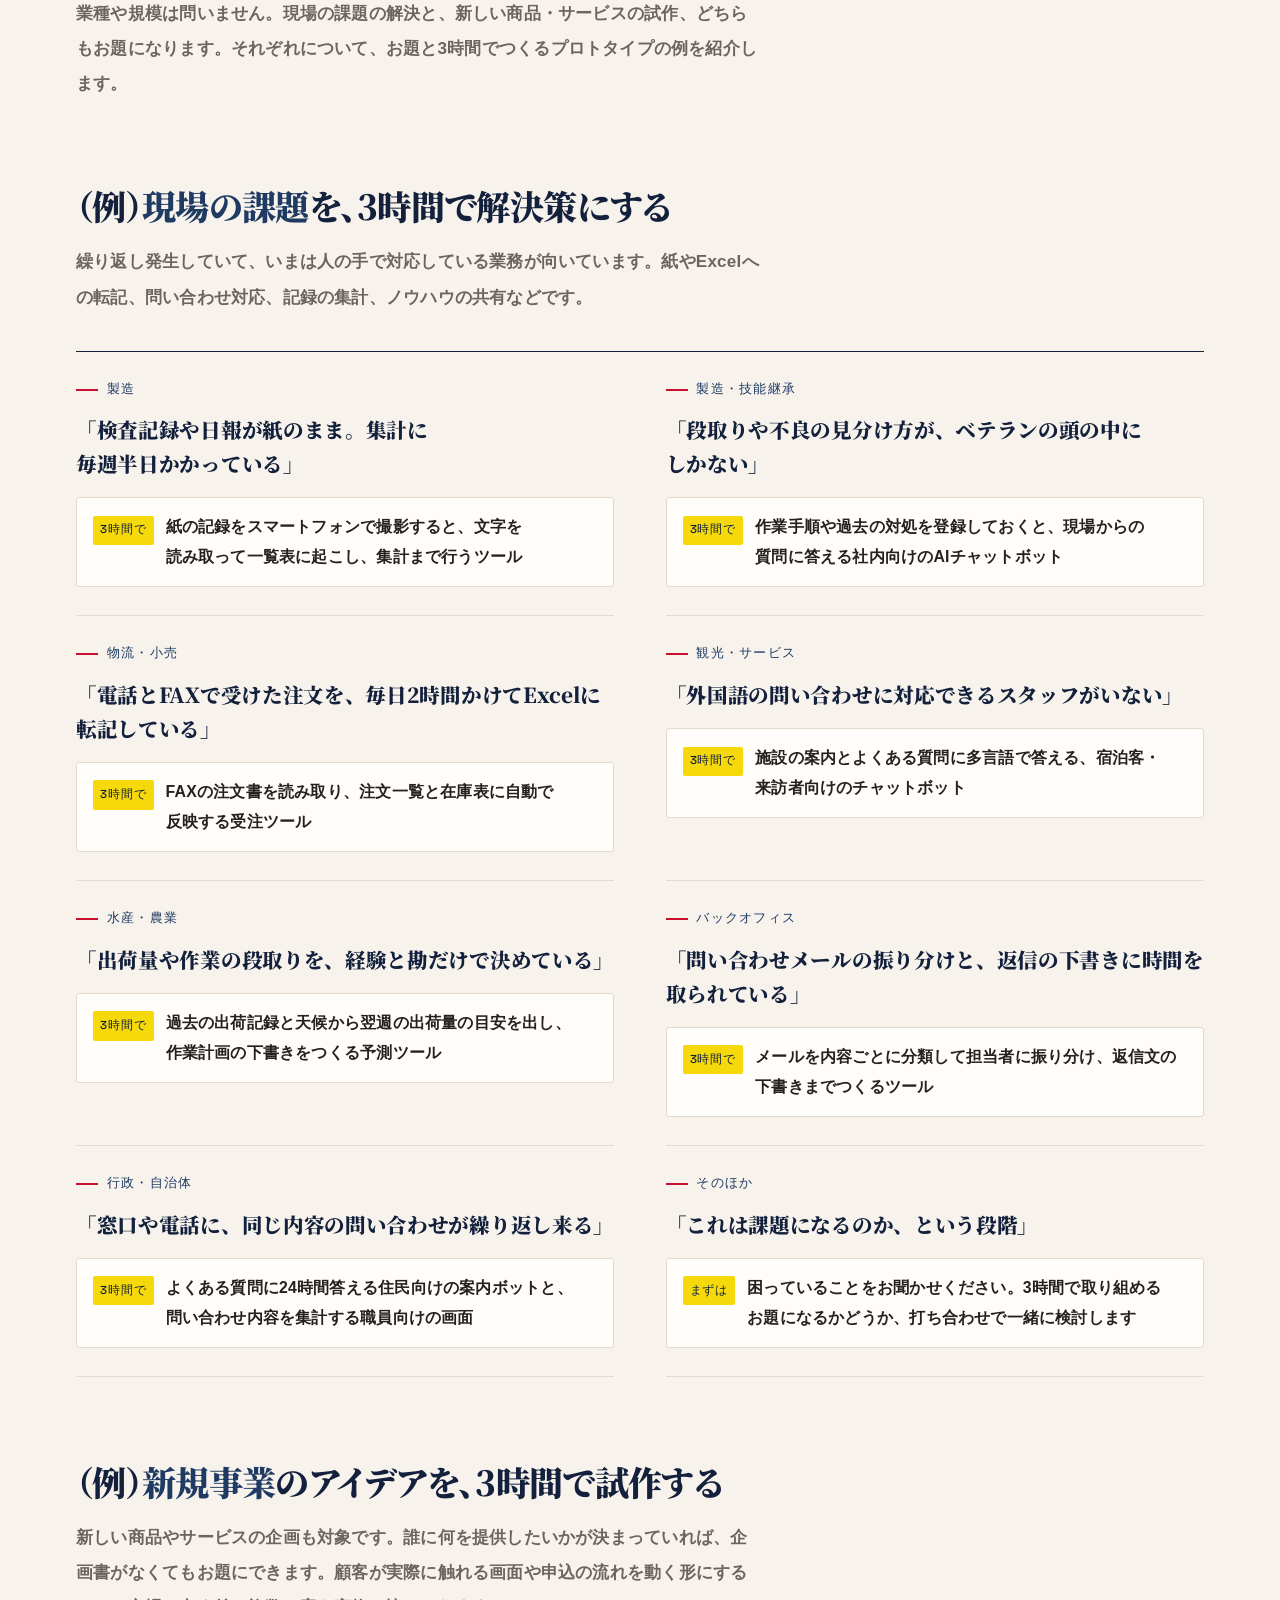
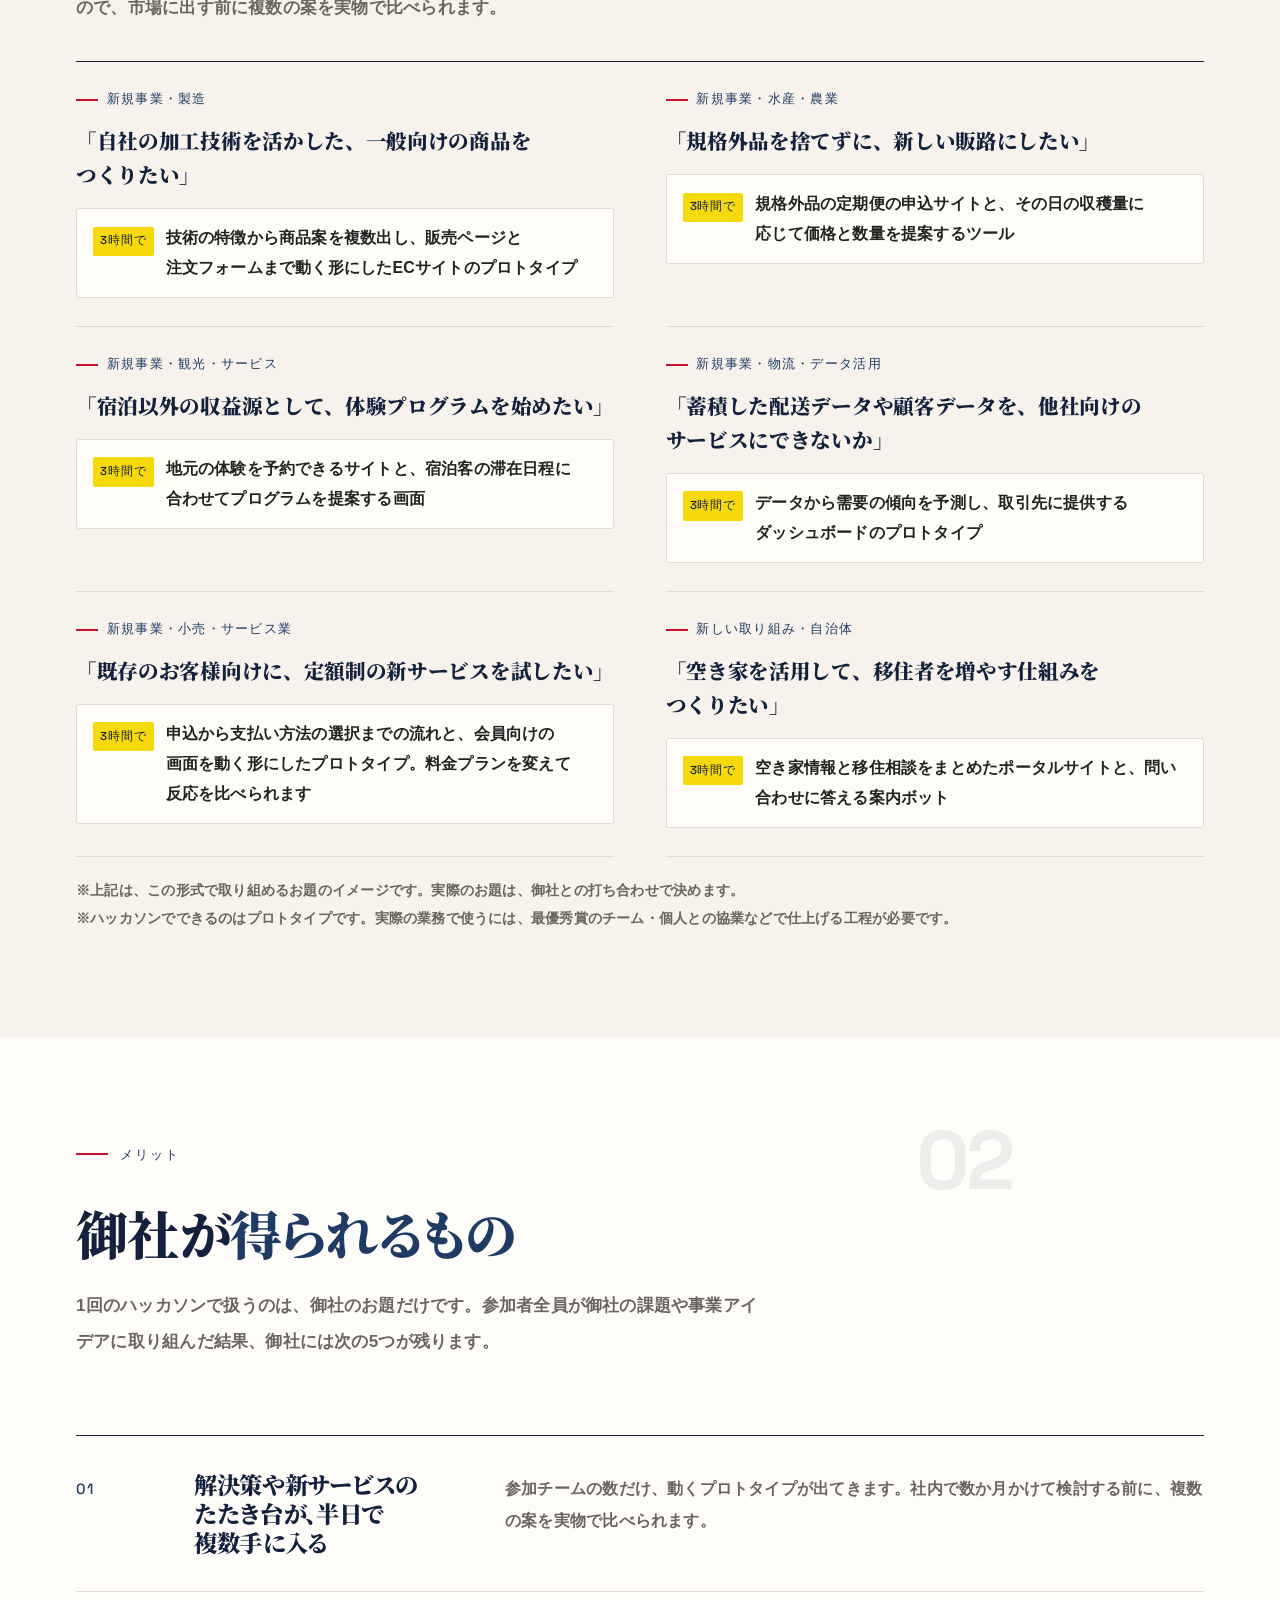
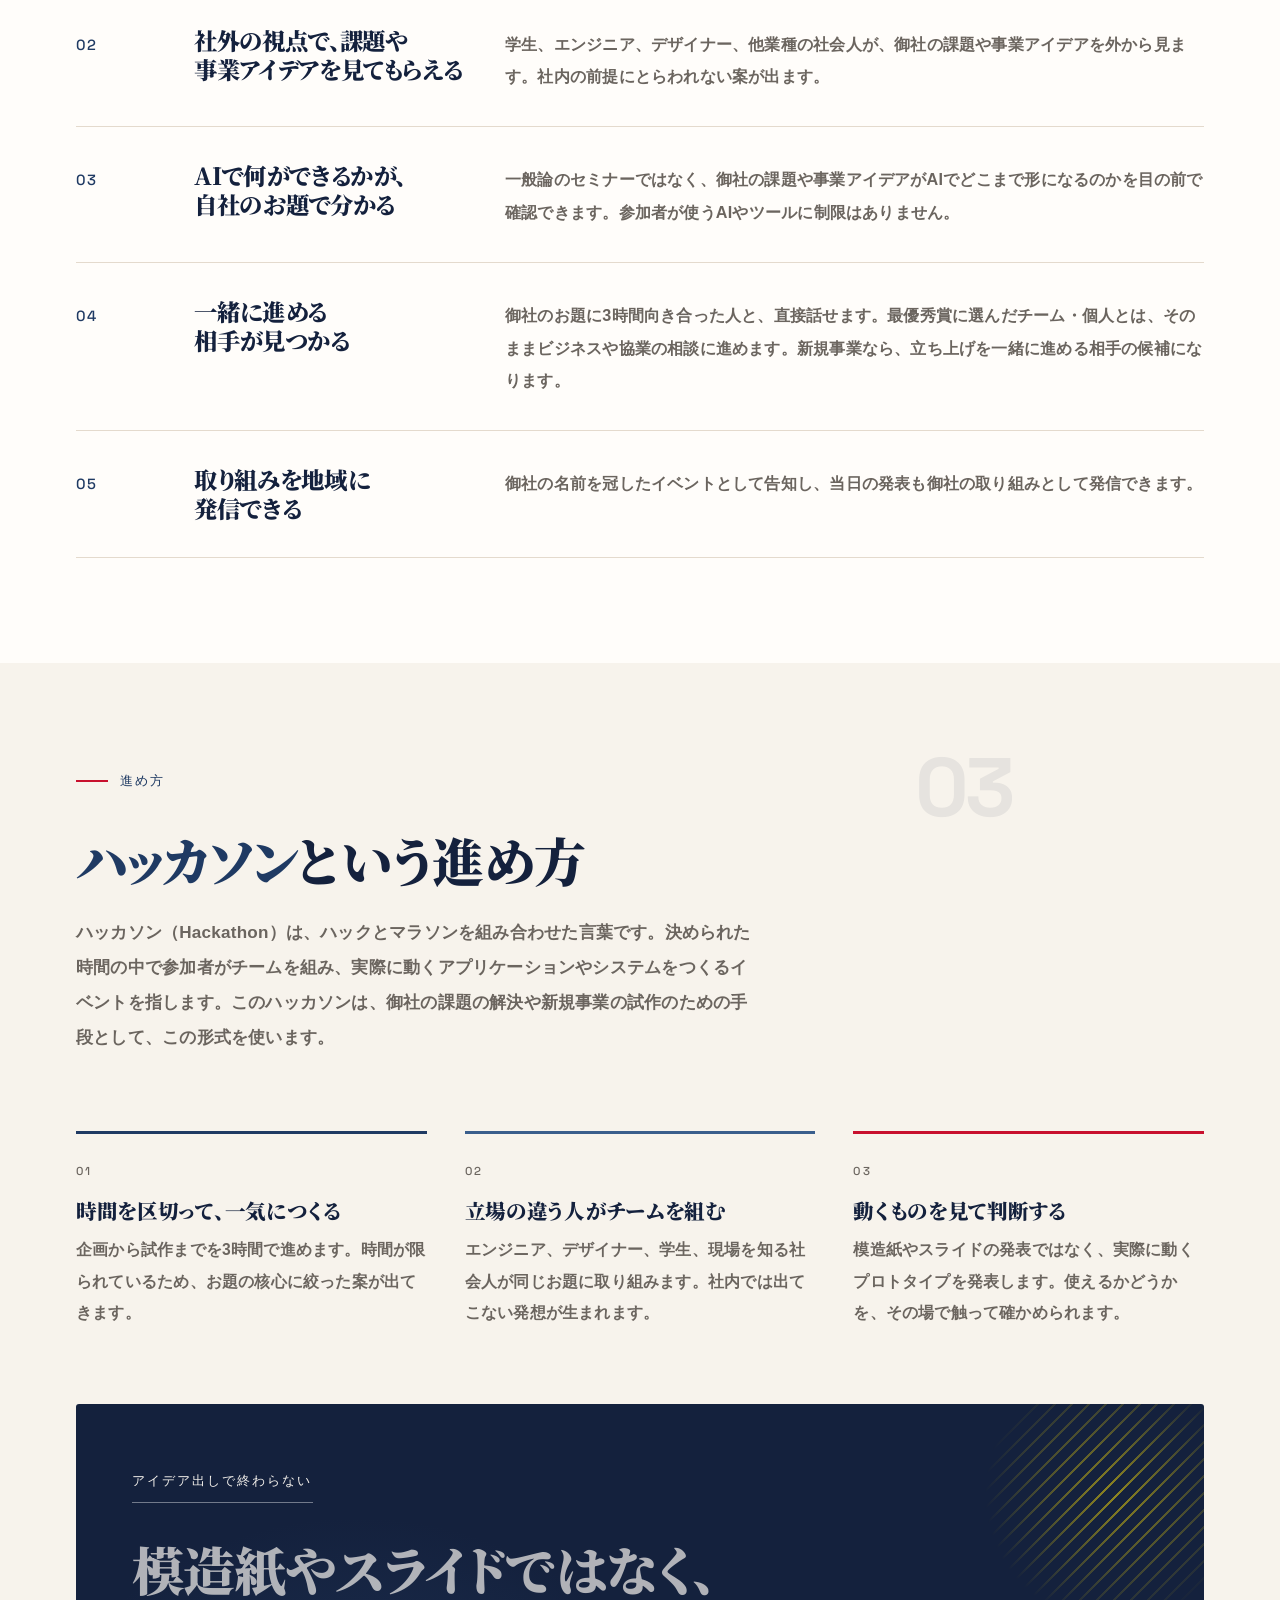
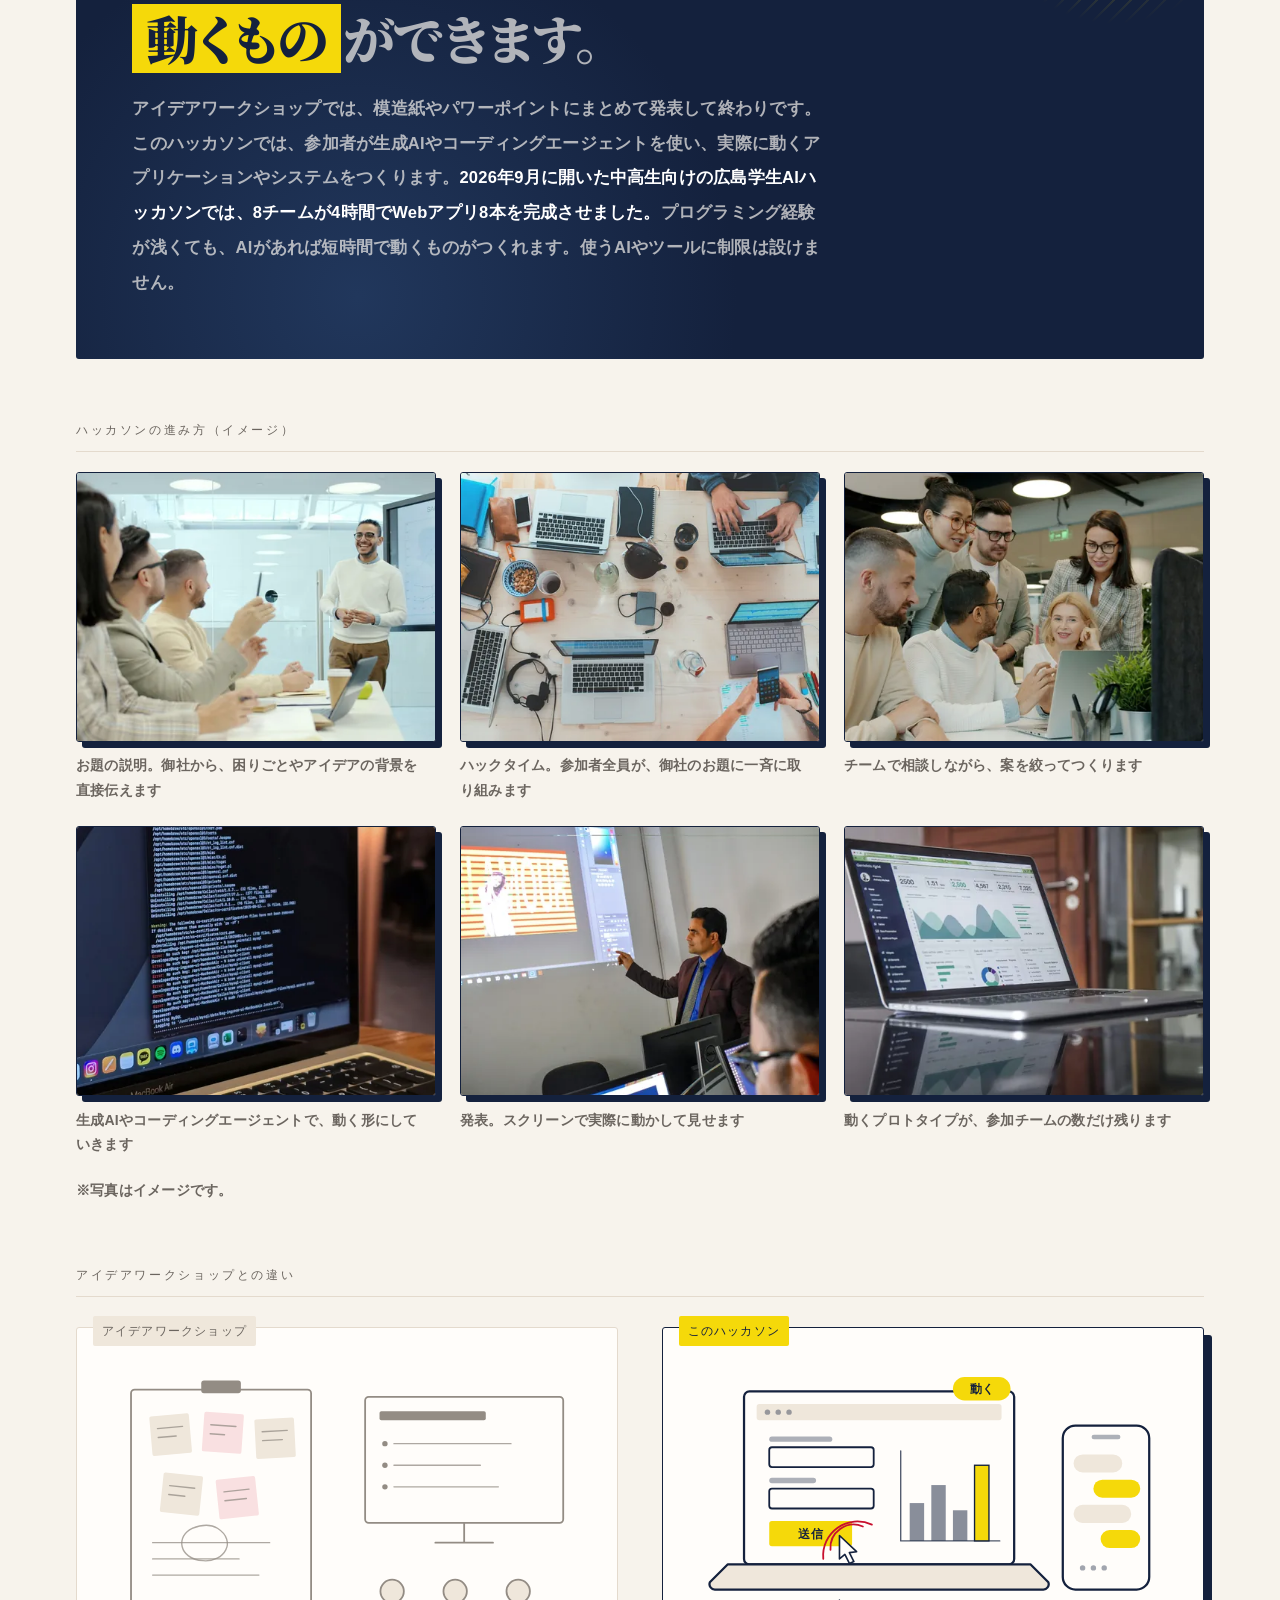
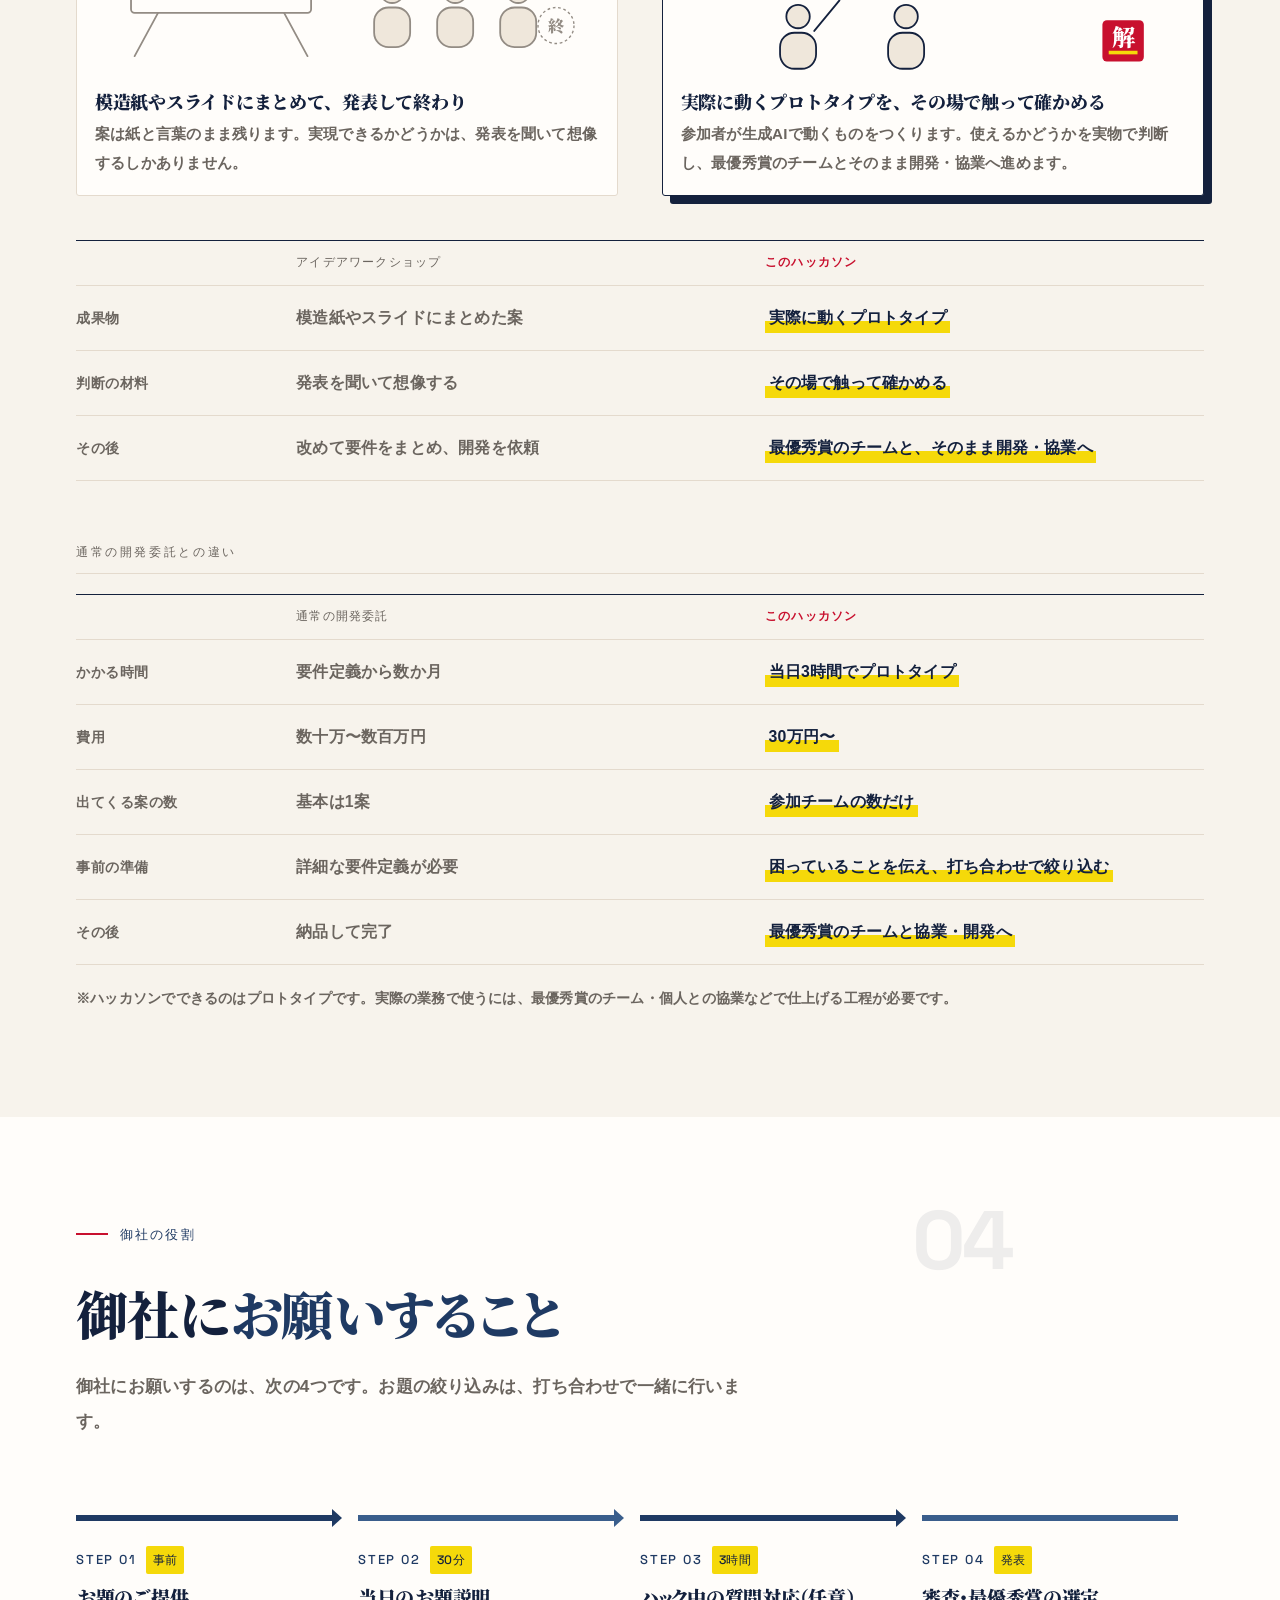
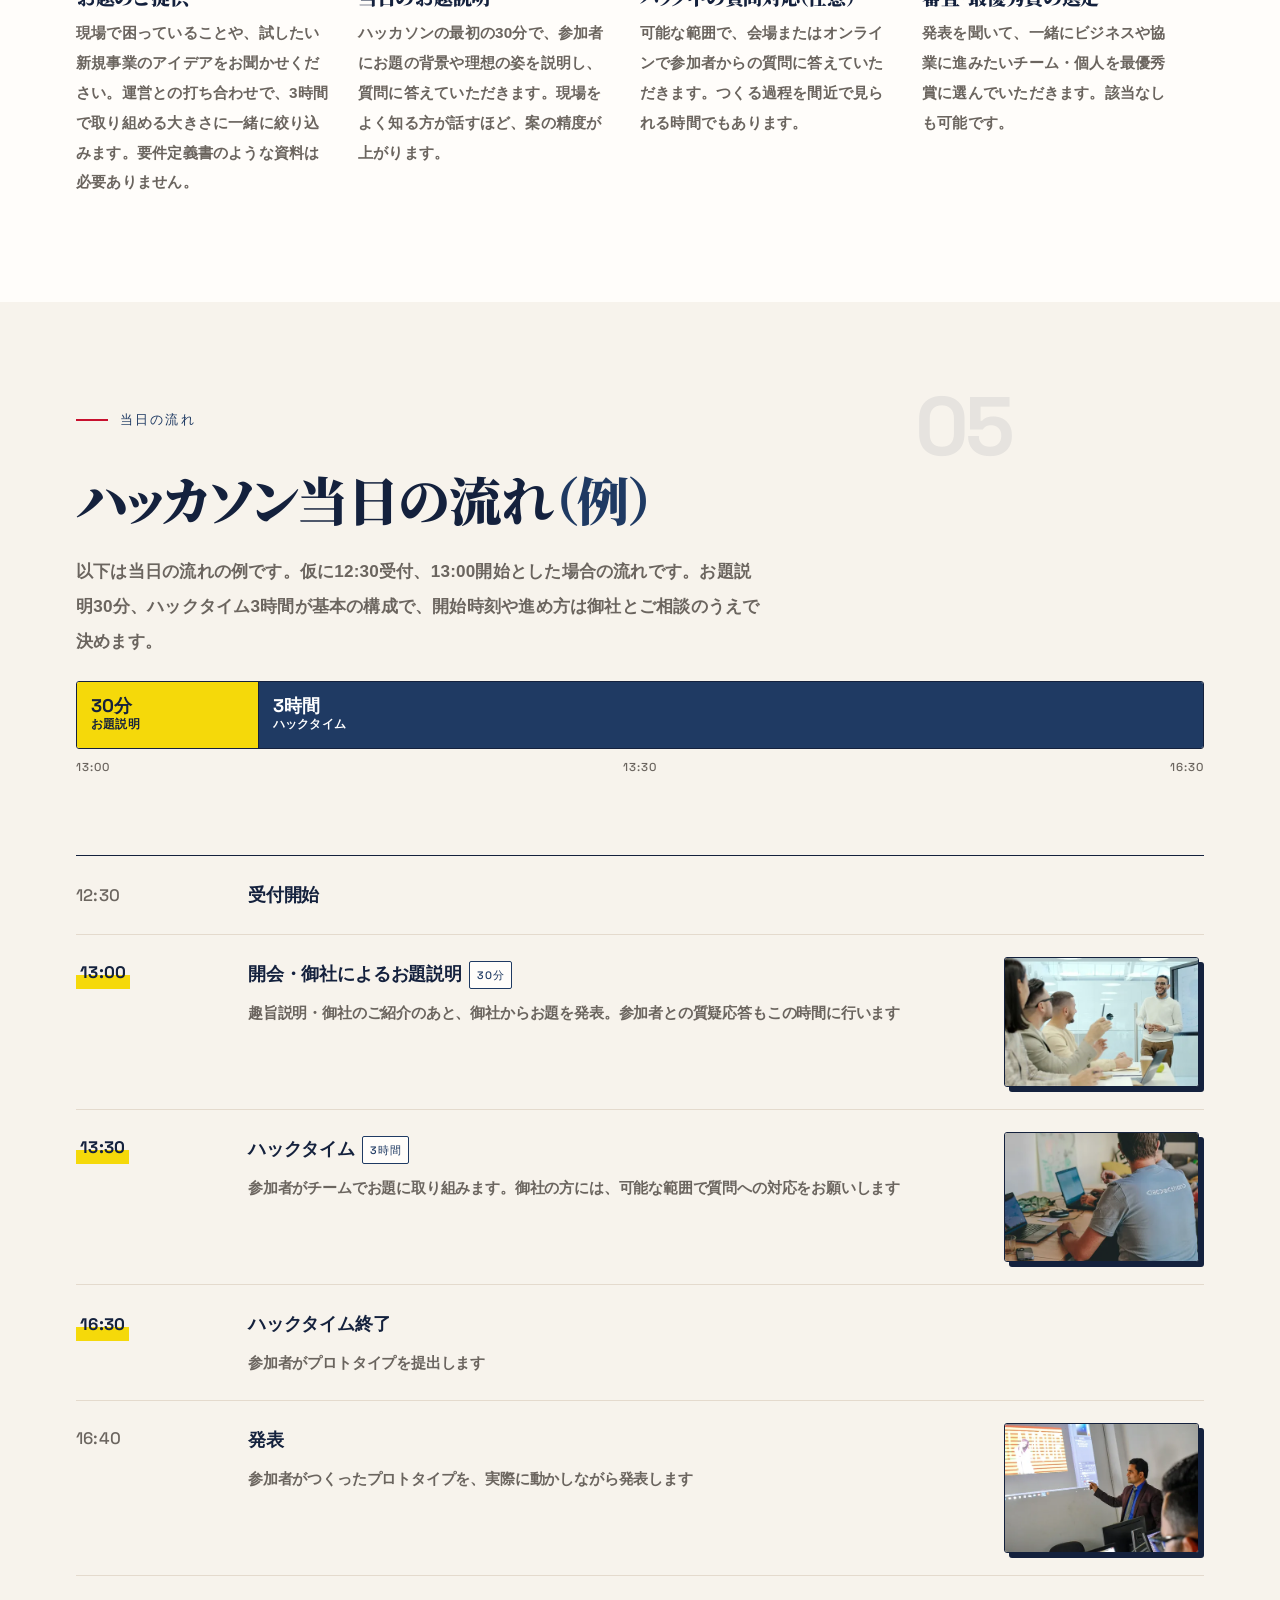
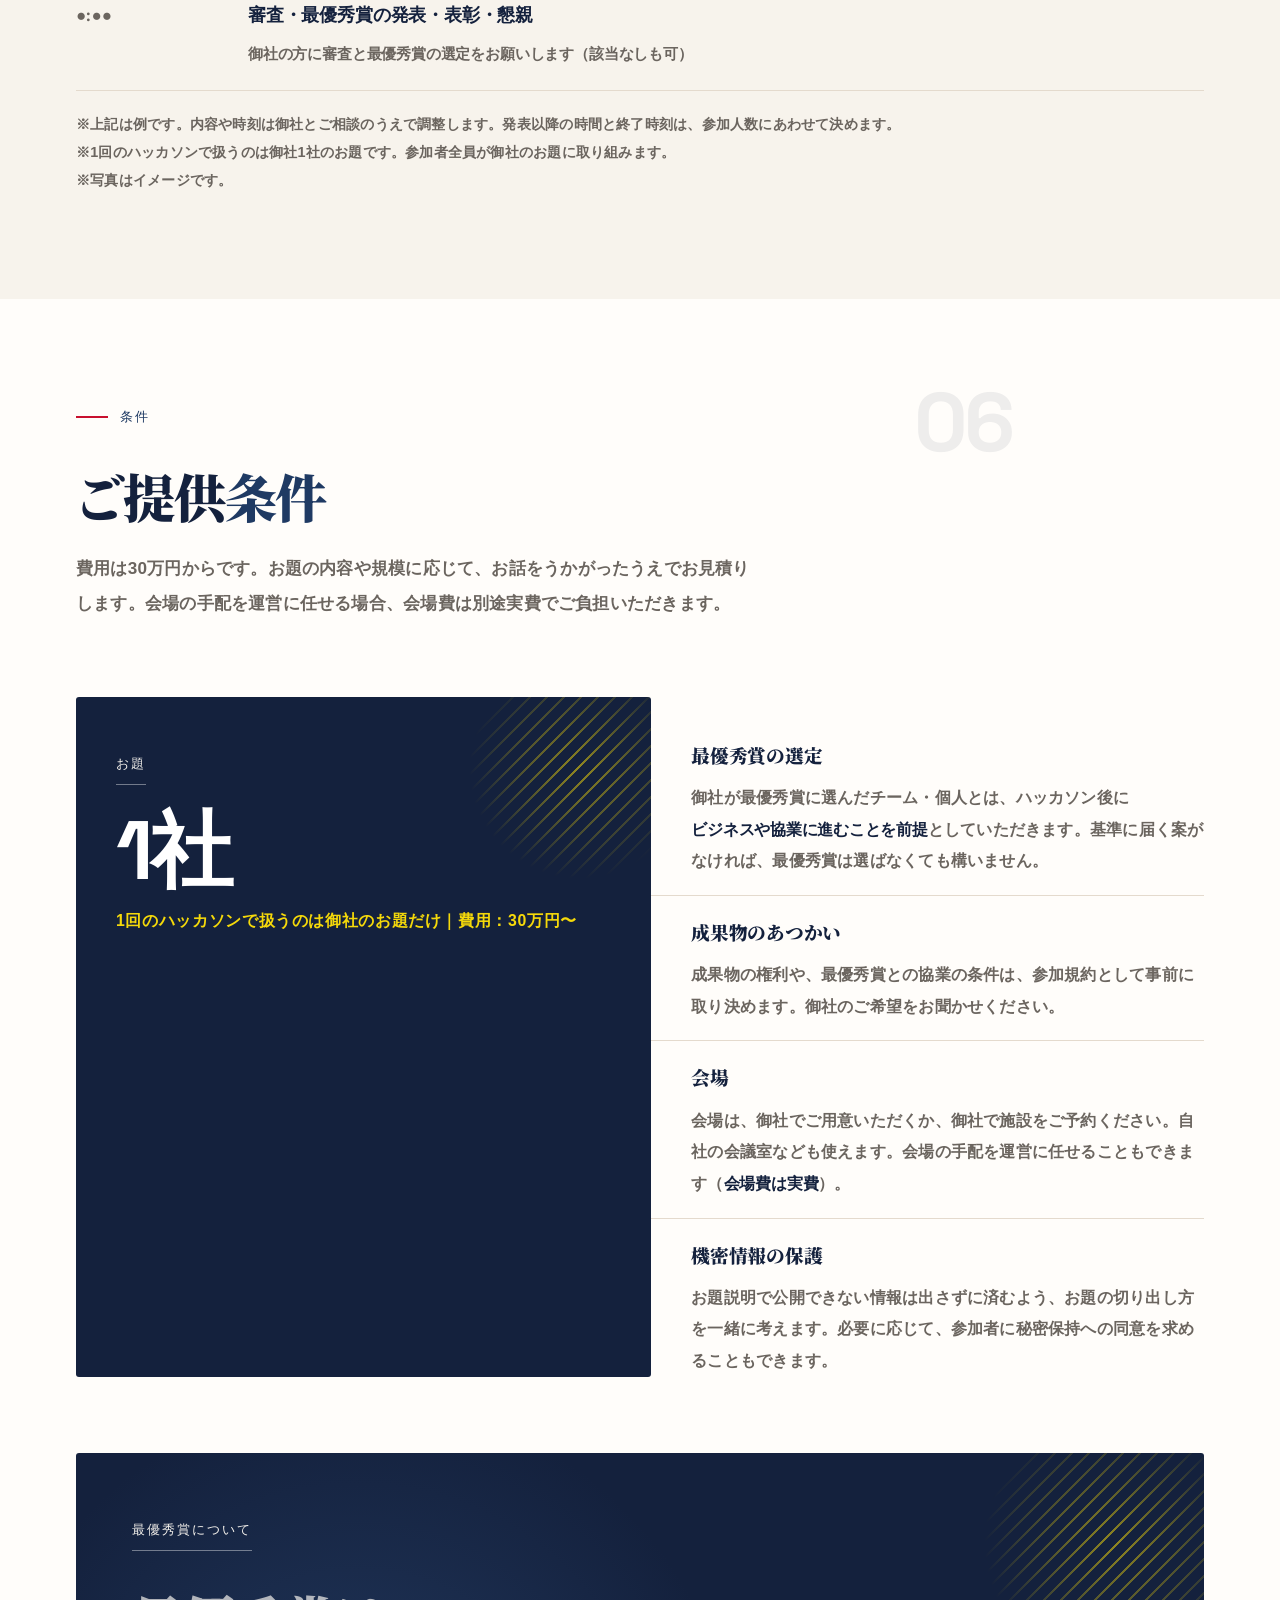
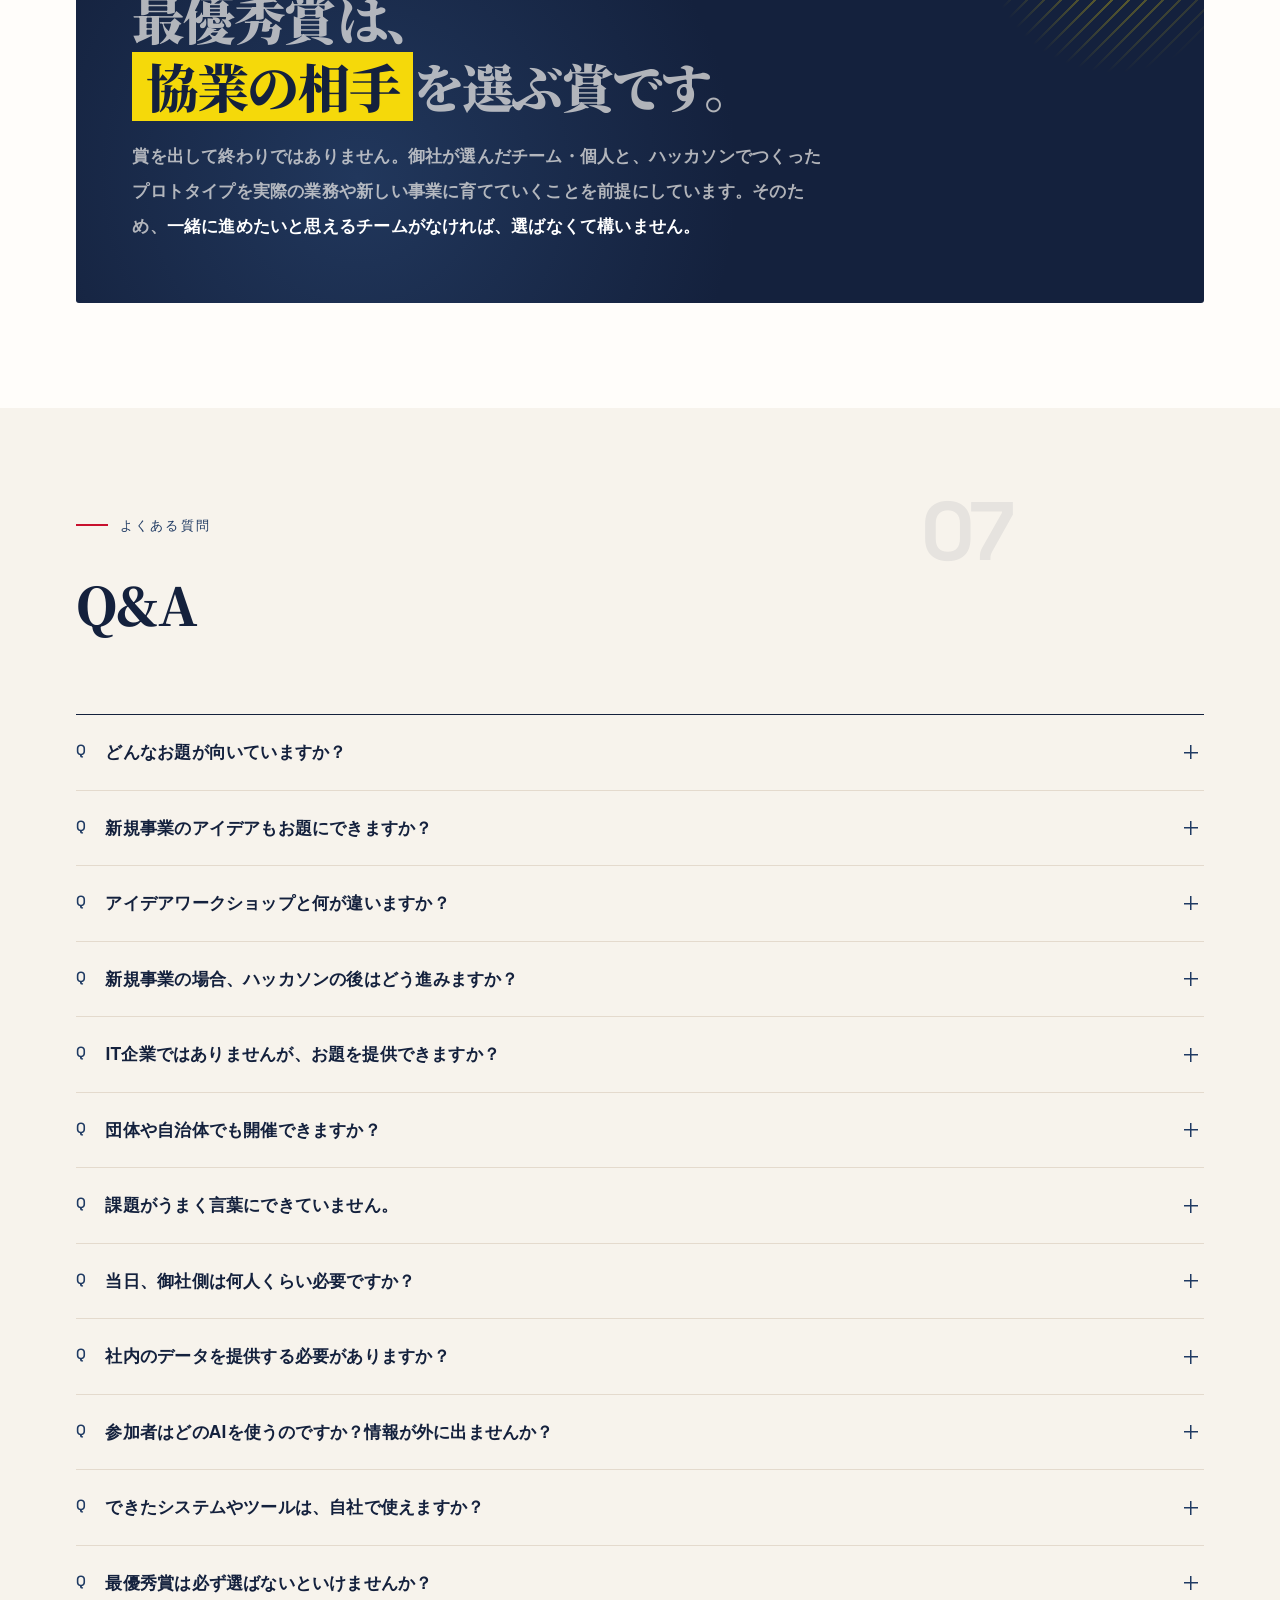
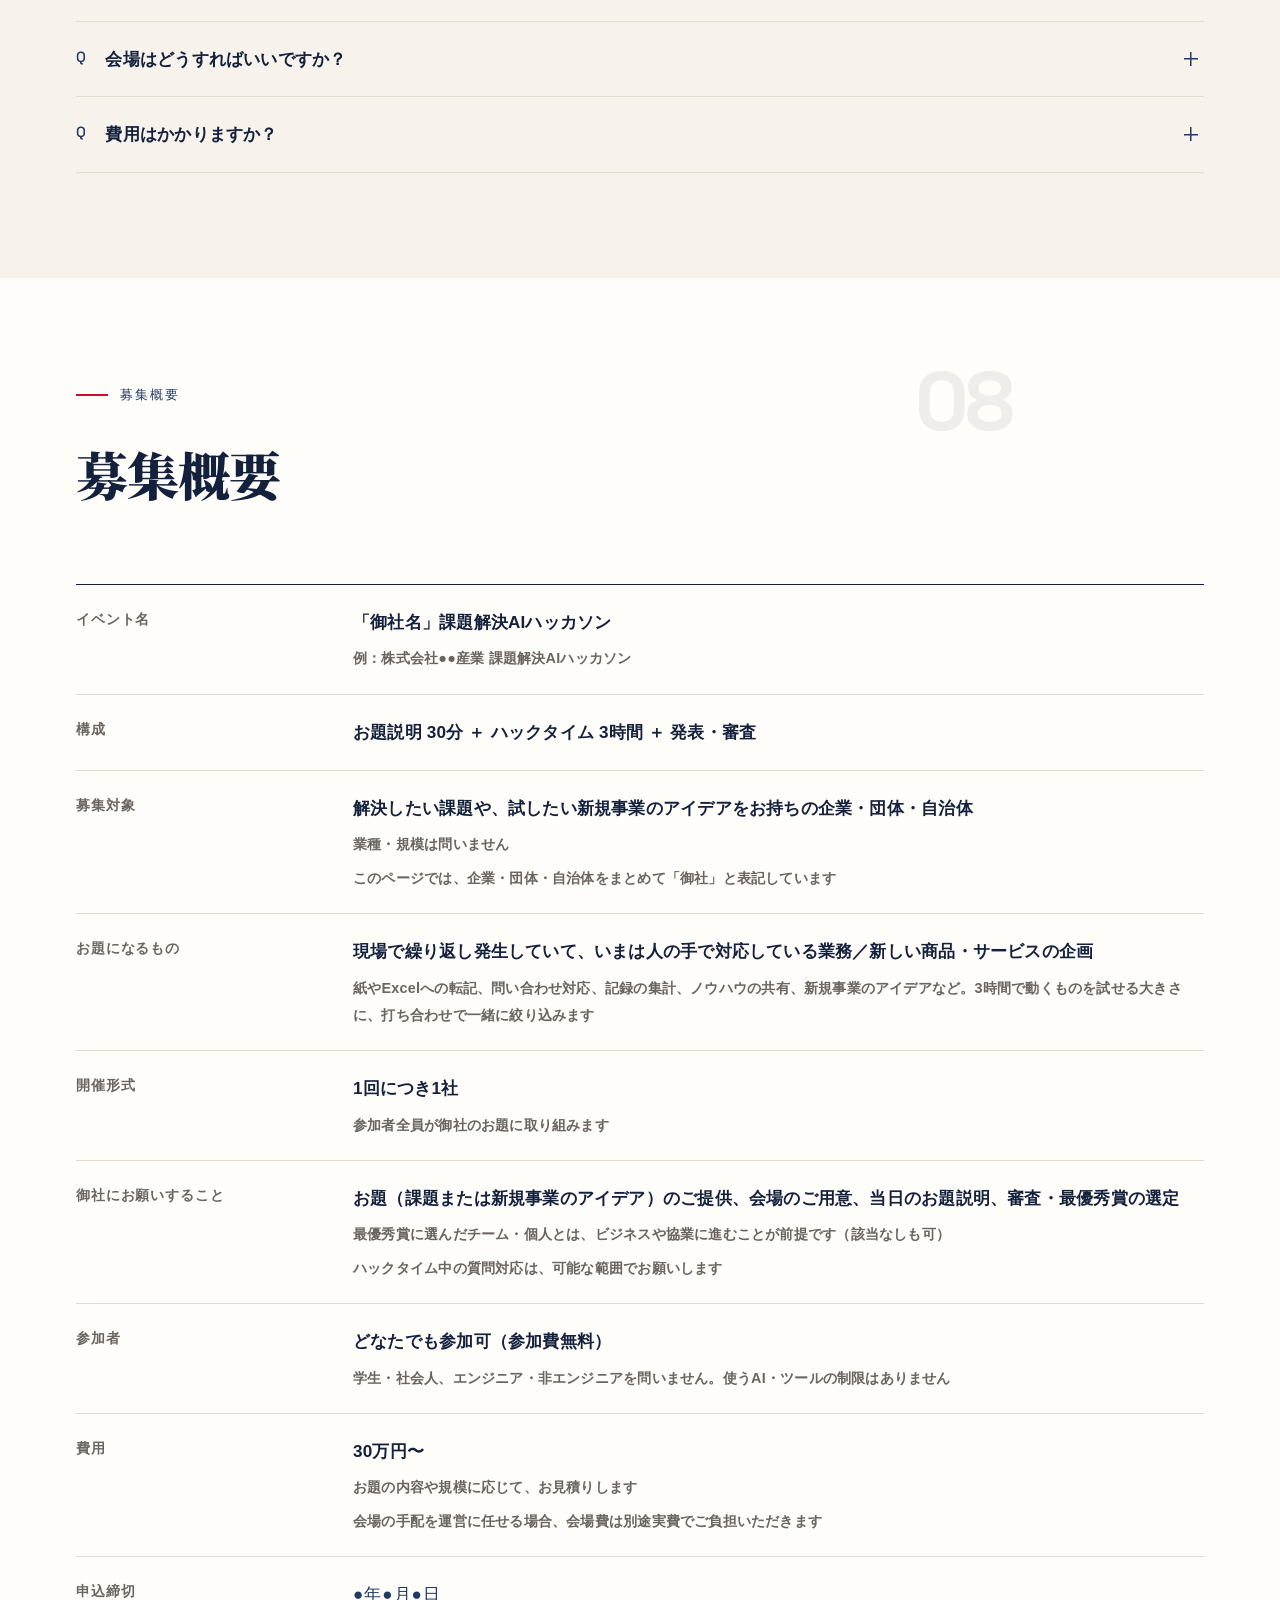
==== commit e69d75f7: "お題説明の写真を、参加者に向かって説明する写真に差し替え Co-Authored-By: Claude Opus 5.5 <noreply@anthropic.com>" ====
--- a/index.html
+++ b/index.html
@@ -508,7 +508,7 @@
 
       <div class="sub-h">ハッカソンの進み方（イメージ）</div>
       <div class="gal">
-        <figure class="shot"><div class="ph"><picture><source type="image/webp" srcset="assets/photo/brief-480.webp 480w, assets/photo/brief-960.webp 960w" sizes="(max-width:759px) 50vw, 33vw"><img src="assets/photo/brief-960.jpg" srcset="assets/photo/brief-480.jpg 480w, assets/photo/brief-960.jpg 960w" sizes="(max-width:759px) 50vw, 33vw" width="960" height="720" alt="ホワイトボードの前で説明する2人（イメージ）" loading="lazy" decoding="async"></picture></div><figcaption>お題の説明。御社から、困りごとやアイデアの背景を直接伝えます</figcaption></figure>
+        <figure class="shot"><div class="ph"><picture><source type="image/webp" srcset="assets/photo/brief-480.webp 480w, assets/photo/brief-960.webp 960w" sizes="(max-width:759px) 50vw, 33vw"><img src="assets/photo/brief-960.jpg" srcset="assets/photo/brief-480.jpg 480w, assets/photo/brief-960.jpg 960w" sizes="(max-width:759px) 50vw, 33vw" width="960" height="720" alt="会議室で、着席した参加者に向かって説明する人（イメージ）" loading="lazy" decoding="async"></picture></div><figcaption>お題の説明。御社から、困りごとやアイデアの背景を直接伝えます</figcaption></figure>
         <figure class="shot"><div class="ph"><picture><source type="image/webp" srcset="assets/photo/room-480.webp 480w, assets/photo/room-960.webp 960w" sizes="(max-width:759px) 50vw, 33vw"><img src="assets/photo/room-960.jpg" srcset="assets/photo/room-480.jpg 480w, assets/photo/room-960.jpg 960w" sizes="(max-width:759px) 50vw, 33vw" width="960" height="720" alt="ノートPCを広げて作業する参加者たち（イメージ）" loading="lazy" decoding="async"></picture></div><figcaption>ハックタイム。参加者全員が、御社のお題に一斉に取り組みます</figcaption></figure>
         <figure class="shot"><div class="ph"><picture><source type="image/webp" srcset="assets/photo/team-480.webp 480w, assets/photo/team-960.webp 960w" sizes="(max-width:759px) 50vw, 33vw"><img src="assets/photo/team-960.jpg" srcset="assets/photo/team-480.jpg 480w, assets/photo/team-960.jpg 960w" sizes="(max-width:759px) 50vw, 33vw" width="960" height="720" alt="1台のノートPCを囲んで相談するチーム（イメージ）" loading="lazy" decoding="async"></picture></div><figcaption>チームで相談しながら、案を絞ってつくります</figcaption></figure>
         <figure class="shot"><div class="ph"><picture><source type="image/webp" srcset="assets/photo/coding-480.webp 480w, assets/photo/coding-960.webp 960w" sizes="(max-width:759px) 50vw, 33vw"><img src="assets/photo/coding-960.jpg" srcset="assets/photo/coding-480.jpg 480w, assets/photo/coding-960.jpg 960w" sizes="(max-width:759px) 50vw, 33vw" width="960" height="720" alt="ターミナルとコードが表示されたノートPCの画面（イメージ）" loading="lazy" decoding="async"></picture></div><figcaption>生成AIやコーディングエージェントで、動く形にしていきます</figcaption></figure>
@@ -662,7 +662,7 @@
 
       <div class="tt">
         <div class="tt-row"><span class="t">12:30</span><span class="d">受付開始</span></div>
-        <div class="tt-row key has-ph"><span class="t">13:00</span><span class="d">開会・御社によるお題説明<span class="tag">30分</span><small>趣旨説明・御社のご紹介のあと、御社からお題を発表。参加者との質疑応答もこの時間に行います</small></span><span class="ph"><picture><source type="image/webp" srcset="assets/photo/brief-480.webp 480w, assets/photo/brief-960.webp 960w" sizes="(max-width:759px) 50vw, 33vw"><img src="assets/photo/brief-960.jpg" srcset="assets/photo/brief-480.jpg 480w, assets/photo/brief-960.jpg 960w" sizes="(max-width:759px) 50vw, 33vw" width="960" height="720" alt="ホワイトボードの前で説明する2人（イメージ）" loading="lazy" decoding="async"></picture></span></div>
+        <div class="tt-row key has-ph"><span class="t">13:00</span><span class="d">開会・御社によるお題説明<span class="tag">30分</span><small>趣旨説明・御社のご紹介のあと、御社からお題を発表。参加者との質疑応答もこの時間に行います</small></span><span class="ph"><picture><source type="image/webp" srcset="assets/photo/brief-480.webp 480w, assets/photo/brief-960.webp 960w" sizes="(max-width:759px) 50vw, 33vw"><img src="assets/photo/brief-960.jpg" srcset="assets/photo/brief-480.jpg 480w, assets/photo/brief-960.jpg 960w" sizes="(max-width:759px) 50vw, 33vw" width="960" height="720" alt="会議室で、着席した参加者に向かって説明する人（イメージ）" loading="lazy" decoding="async"></picture></span></div>
         <div class="tt-row key has-ph"><span class="t">13:30</span><span class="d">ハックタイム<span class="tag">3時間</span><small>参加者がチームでお題に取り組みます。御社の方には、可能な範囲で質問への対応をお願いします</small></span><span class="ph"><picture><source type="image/webp" srcset="assets/photo/hack-480.webp 480w, assets/photo/hack-960.webp 960w" sizes="(max-width:759px) 50vw, 33vw"><img src="assets/photo/hack-960.jpg" srcset="assets/photo/hack-480.jpg 480w, assets/photo/hack-960.jpg 960w" sizes="(max-width:759px) 50vw, 33vw" width="960" height="720" alt="ノートPCで作業する参加者（イメージ）" loading="lazy" decoding="async"></picture></span></div>
         <div class="tt-row key"><span class="t">16:30</span><span class="d">ハックタイム終了<small>参加者がプロトタイプを提出します</small></span></div>
         <div class="tt-row has-ph"><span class="t">16:40</span><span class="d">発表<small>参加者がつくったプロトタイプを、実際に動かしながら発表します</small></span><span class="ph"><picture><source type="image/webp" srcset="assets/photo/present-480.webp 480w, assets/photo/present-960.webp 960w" sizes="(max-width:759px) 50vw, 33vw"><img src="assets/photo/present-960.jpg" srcset="assets/photo/present-480.jpg 480w, assets/photo/present-960.jpg 960w" sizes="(max-width:759px) 50vw, 33vw" width="960" height="720" alt="プロジェクターの前で発表する人（イメージ）" loading="lazy" decoding="async"></picture></span></div>
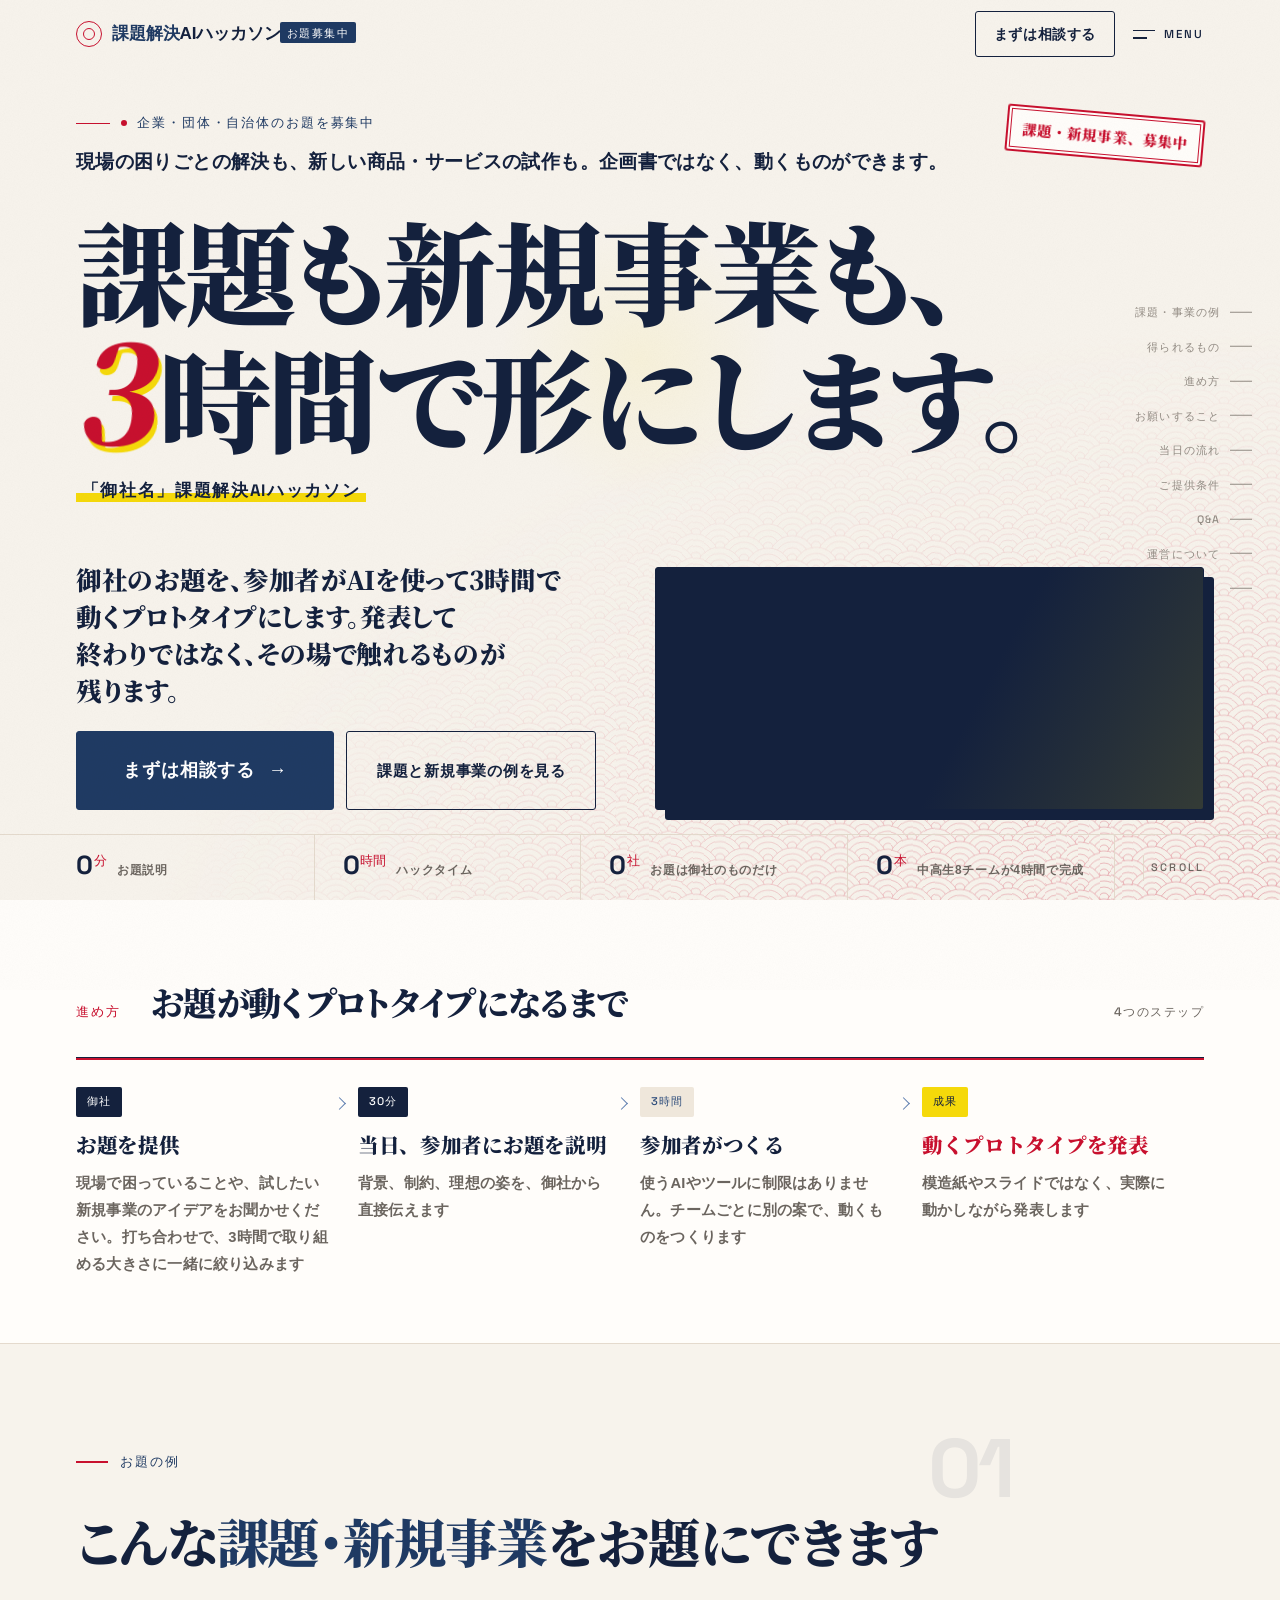
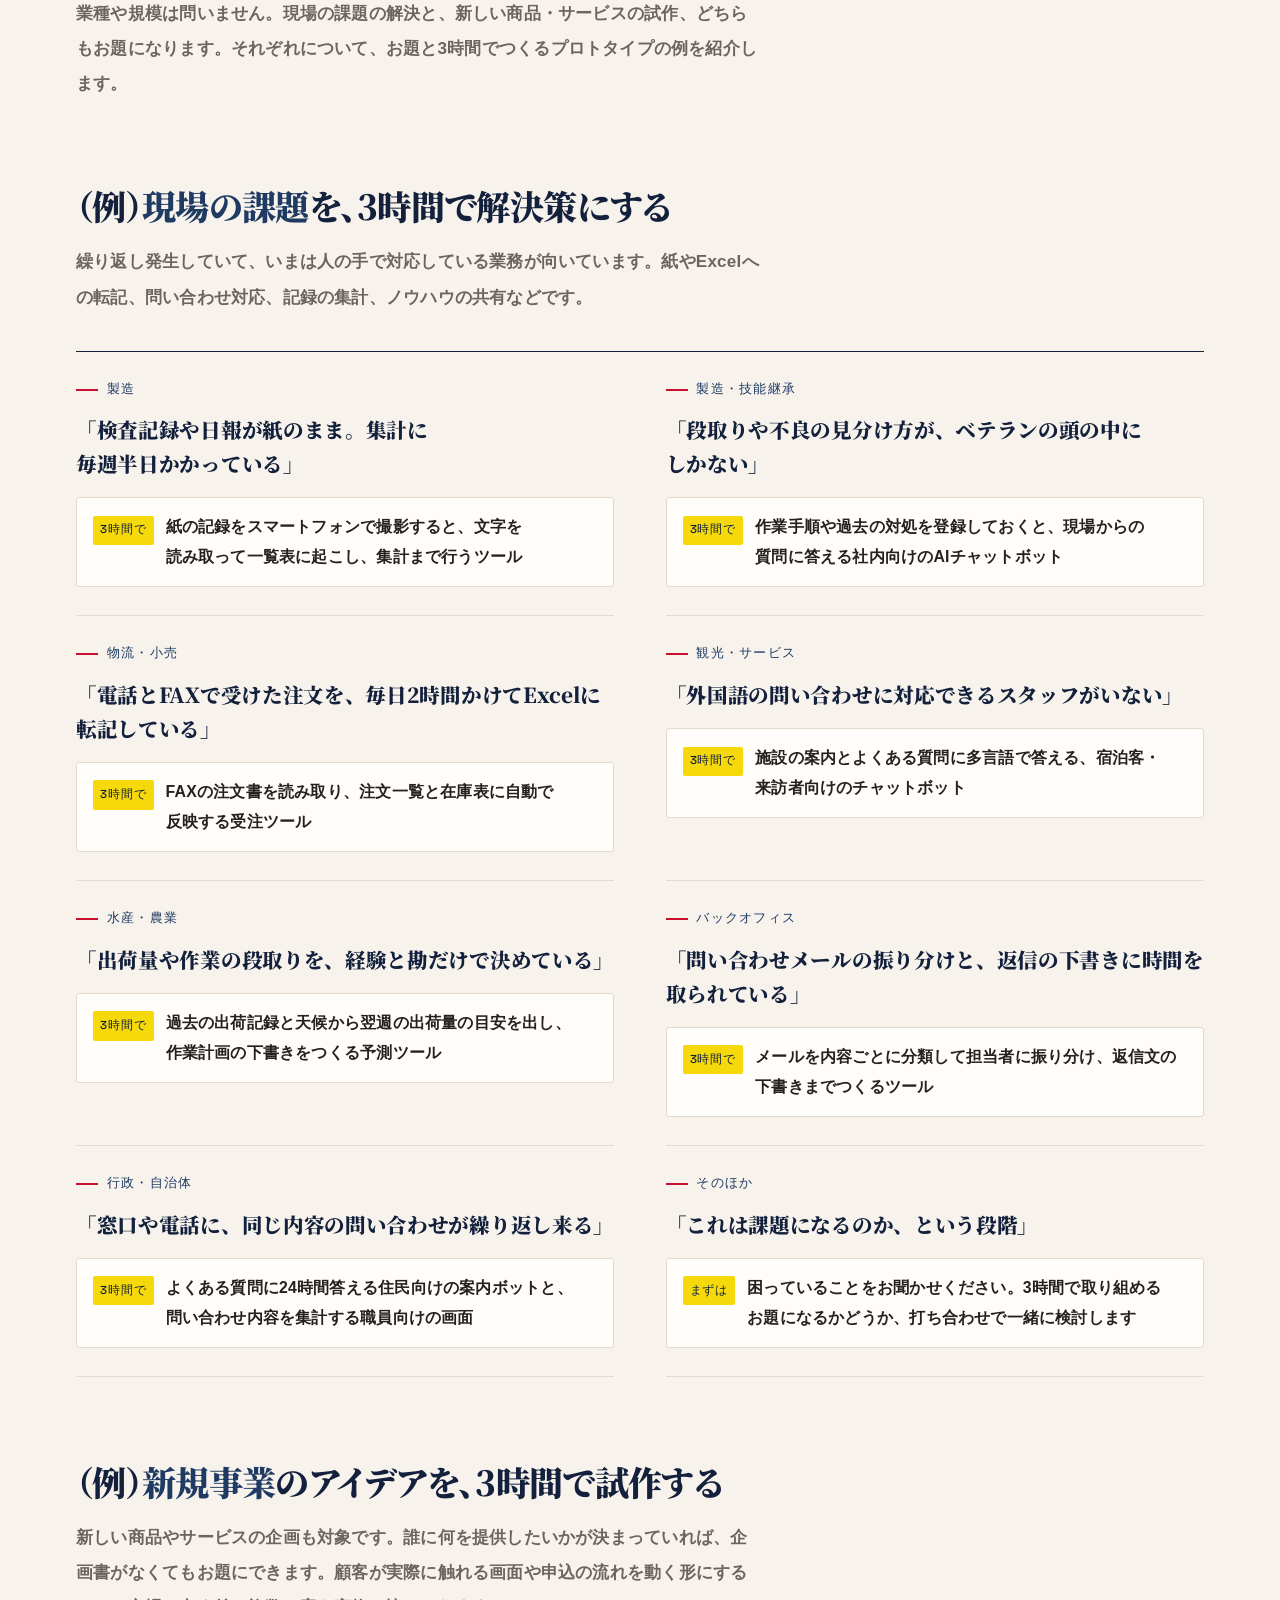
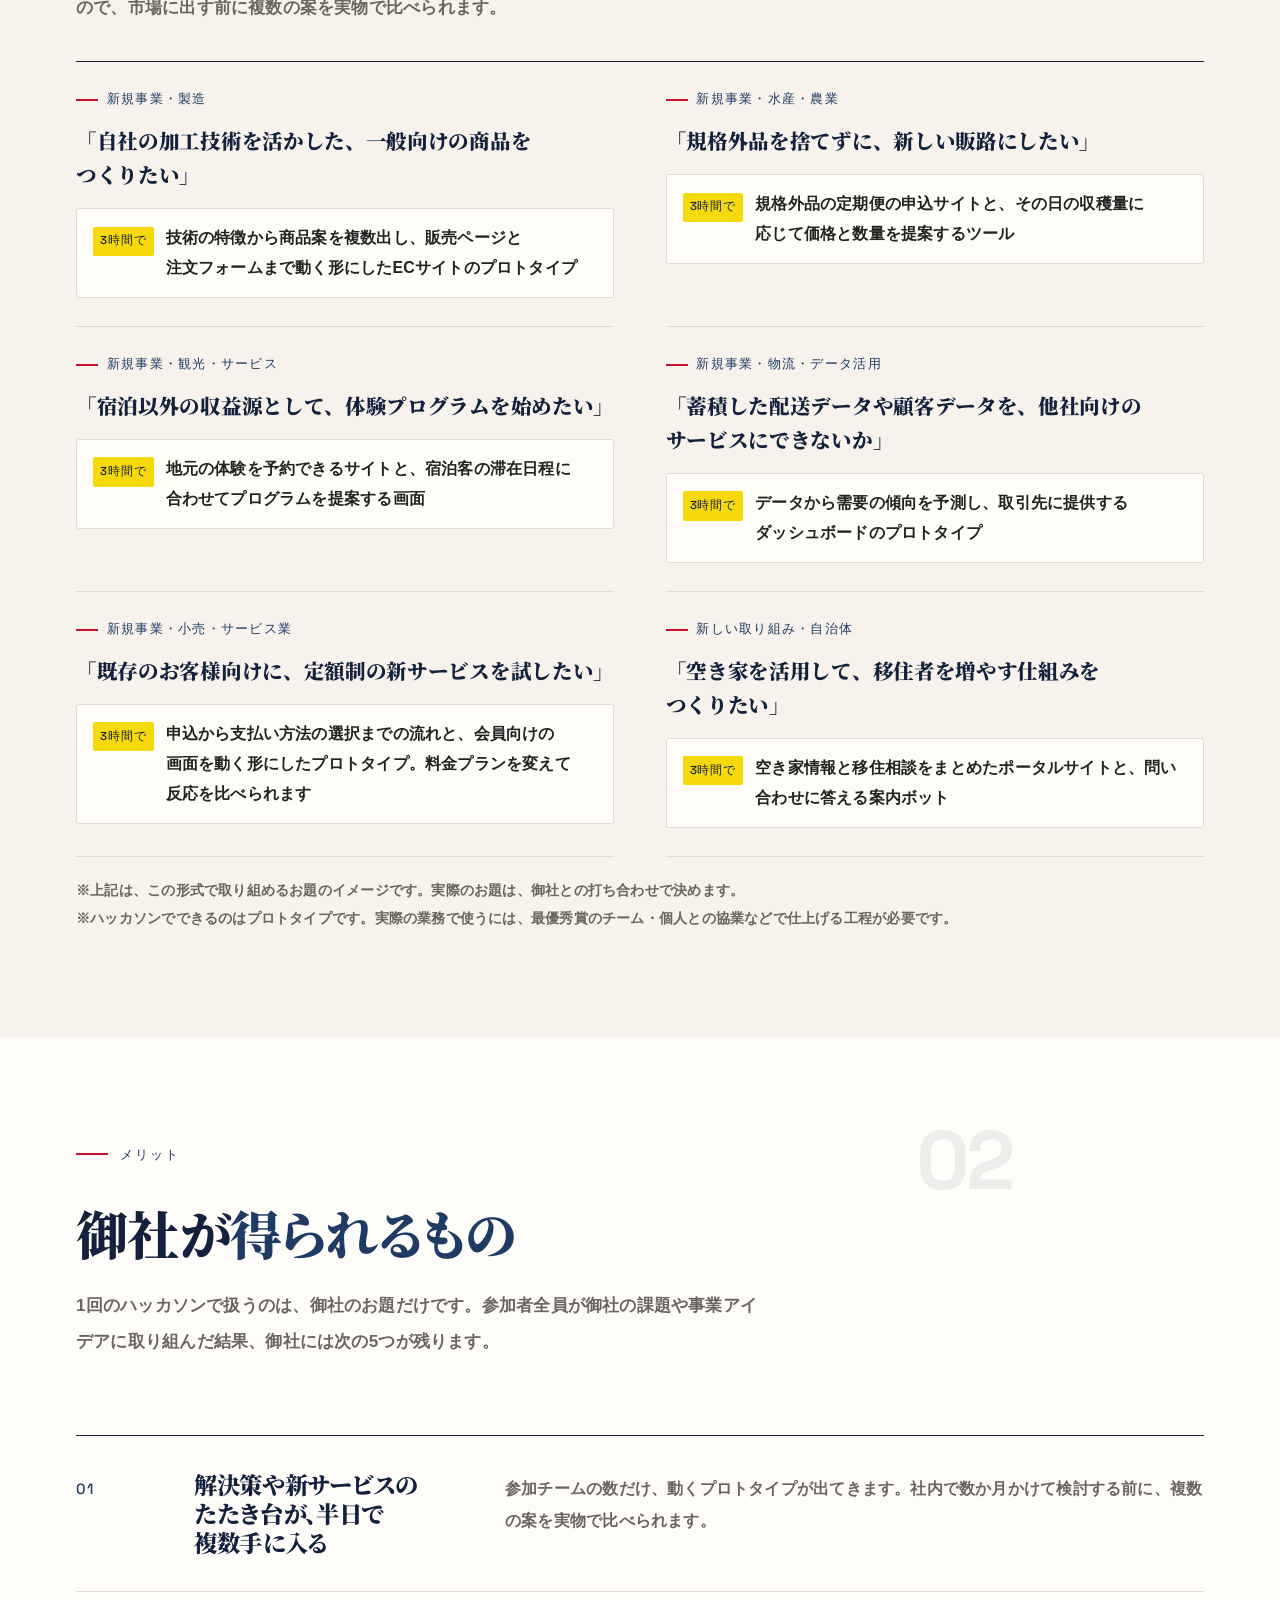
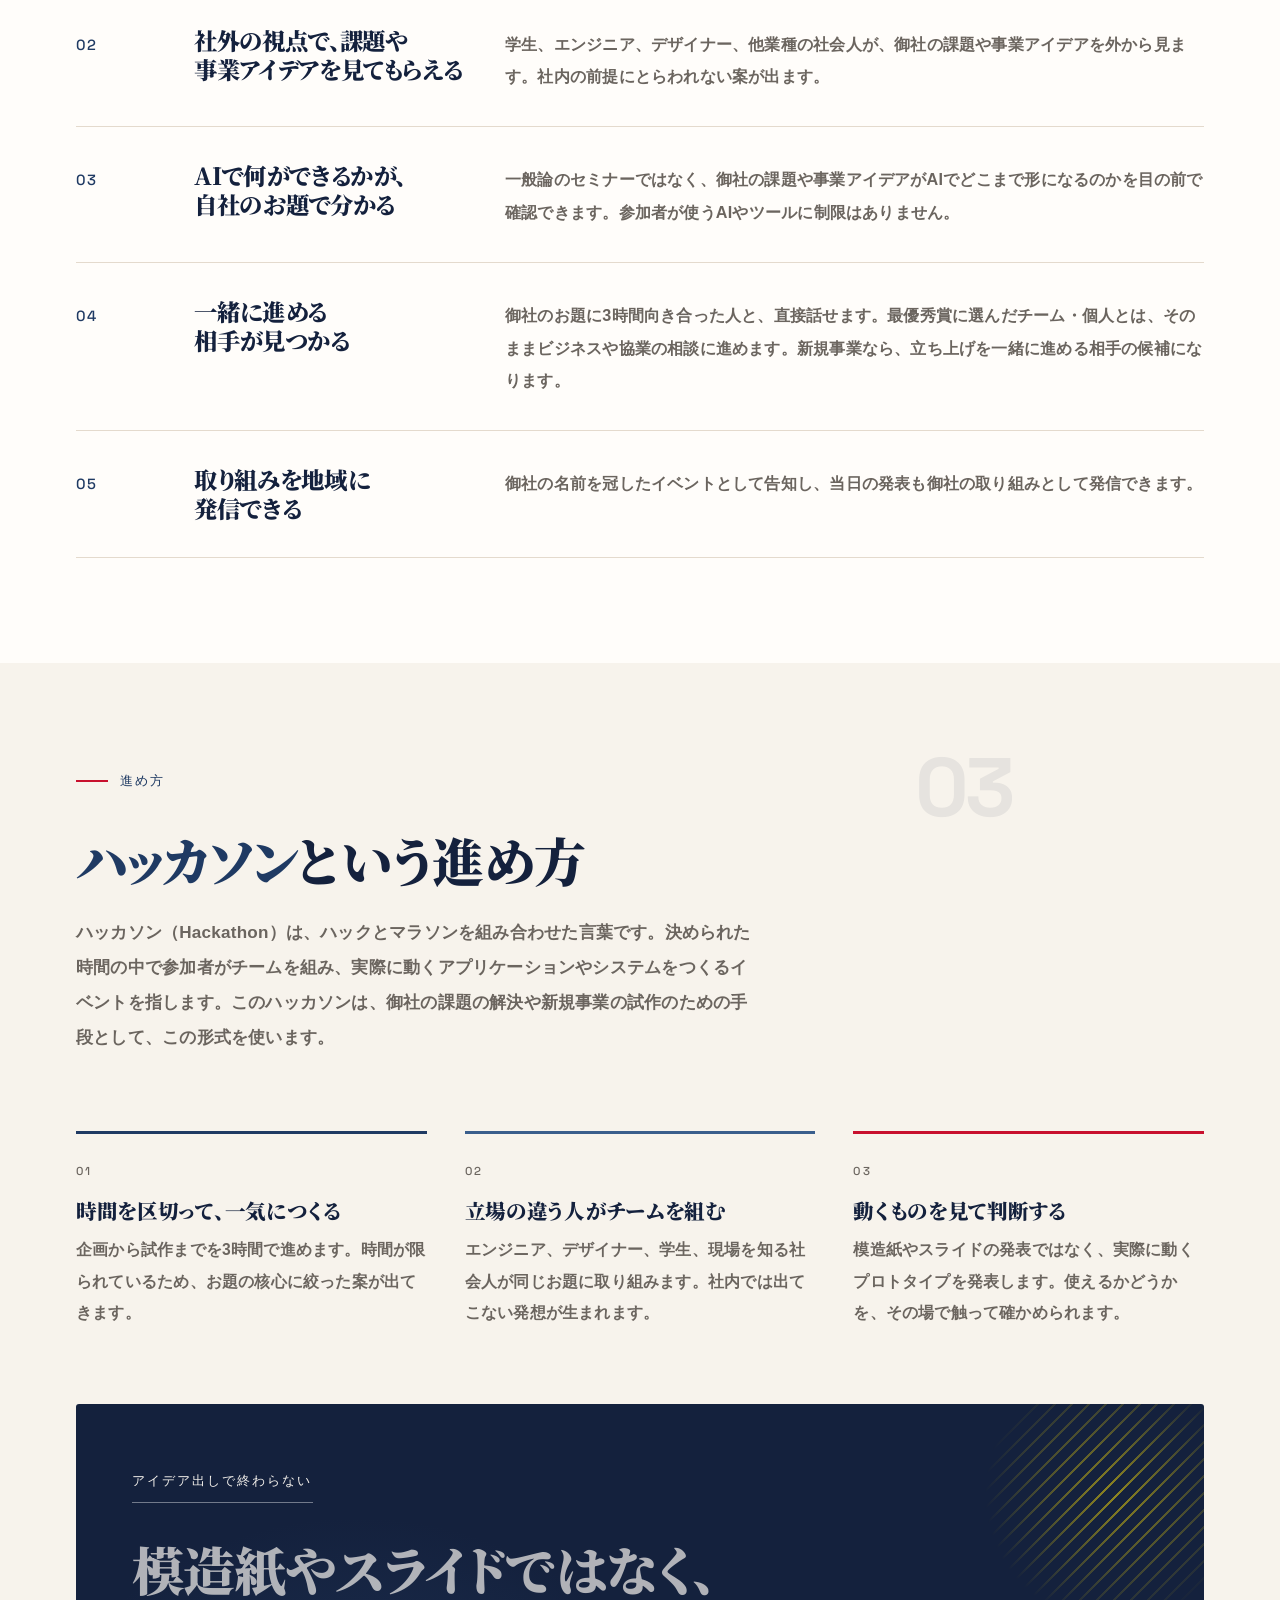
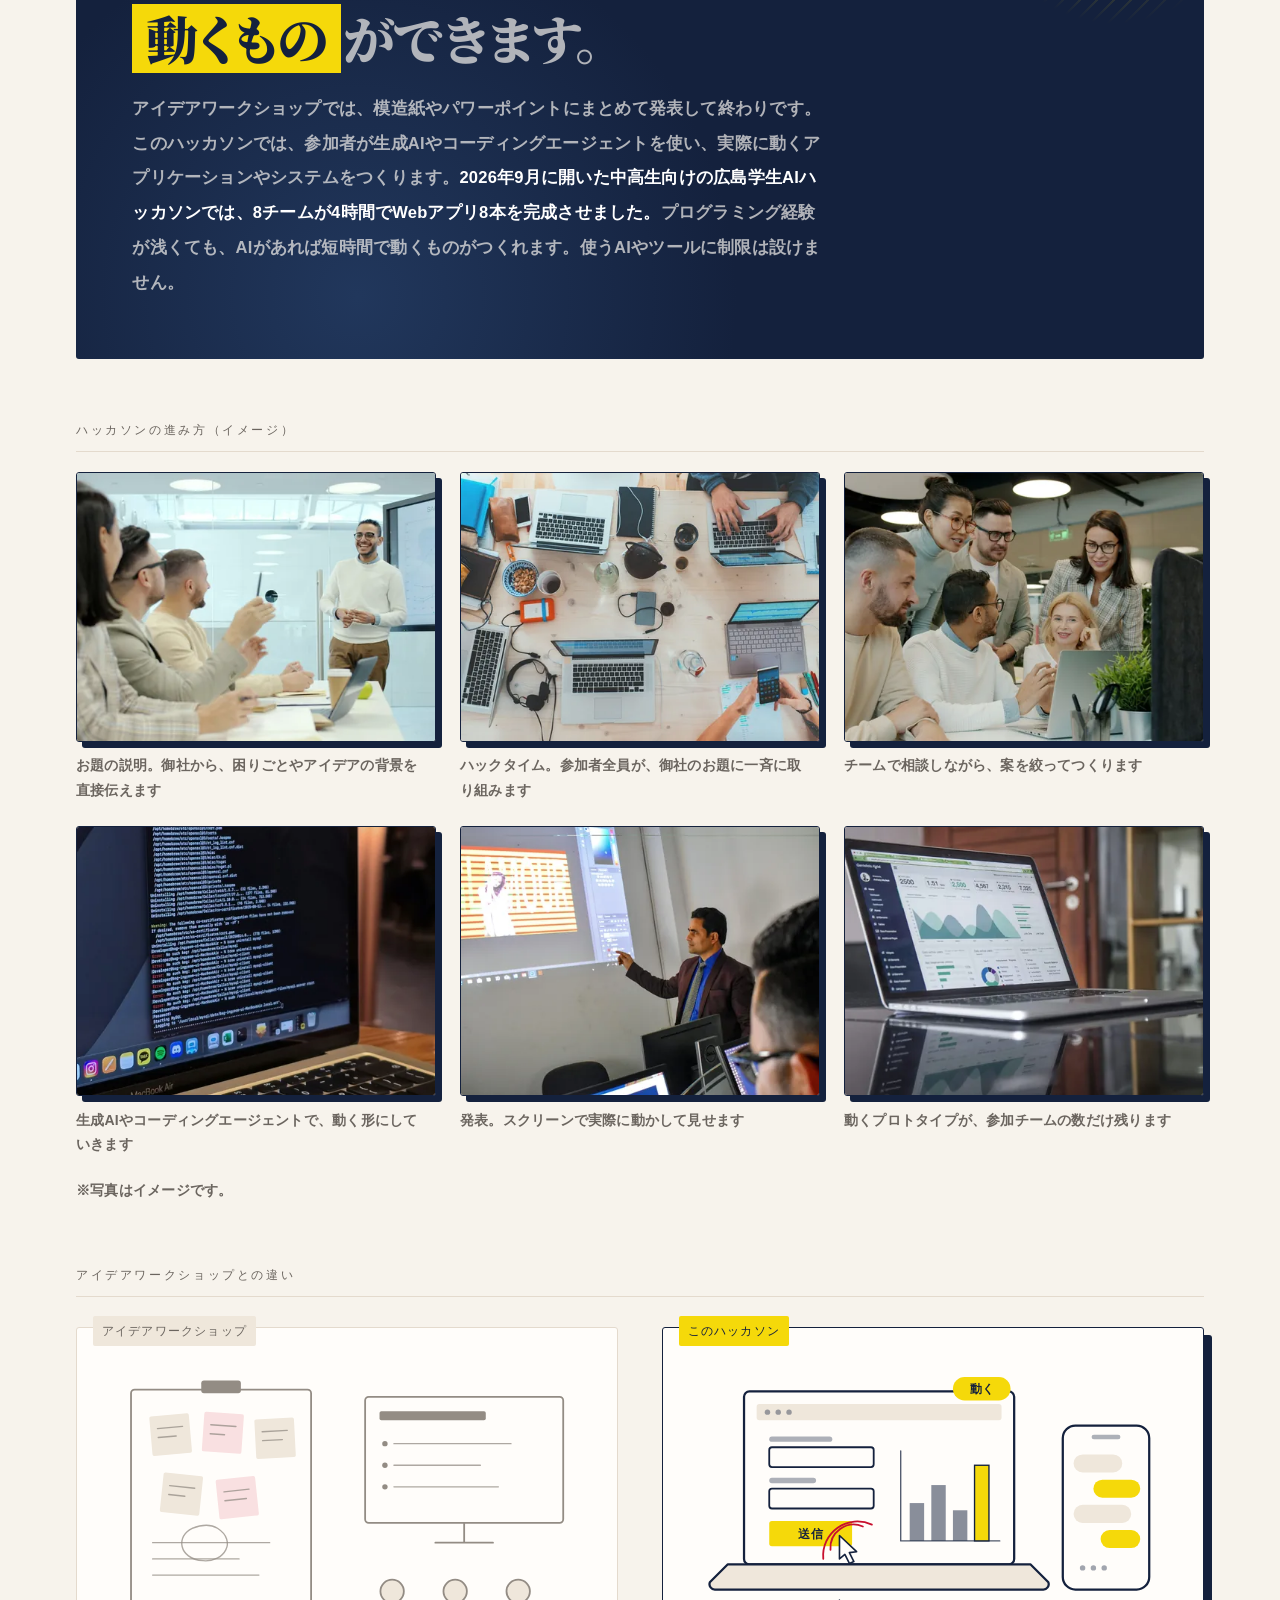
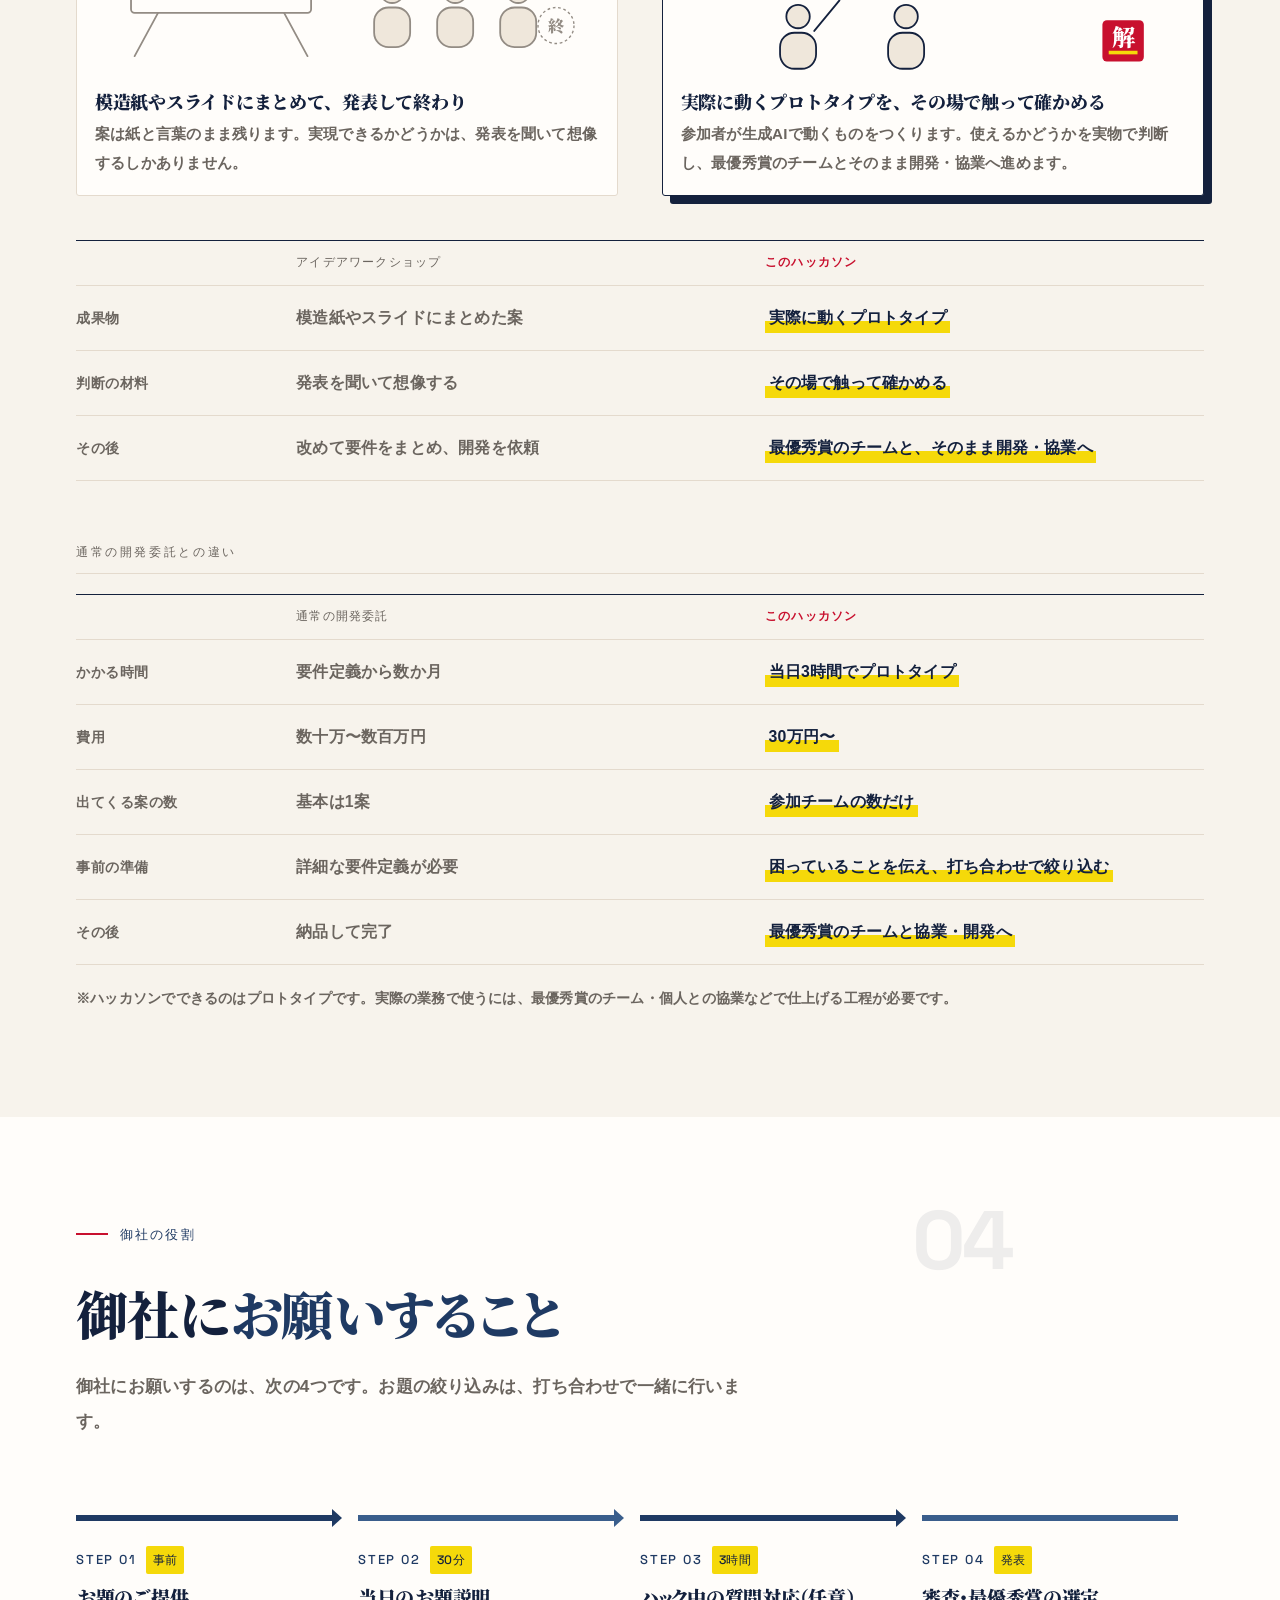
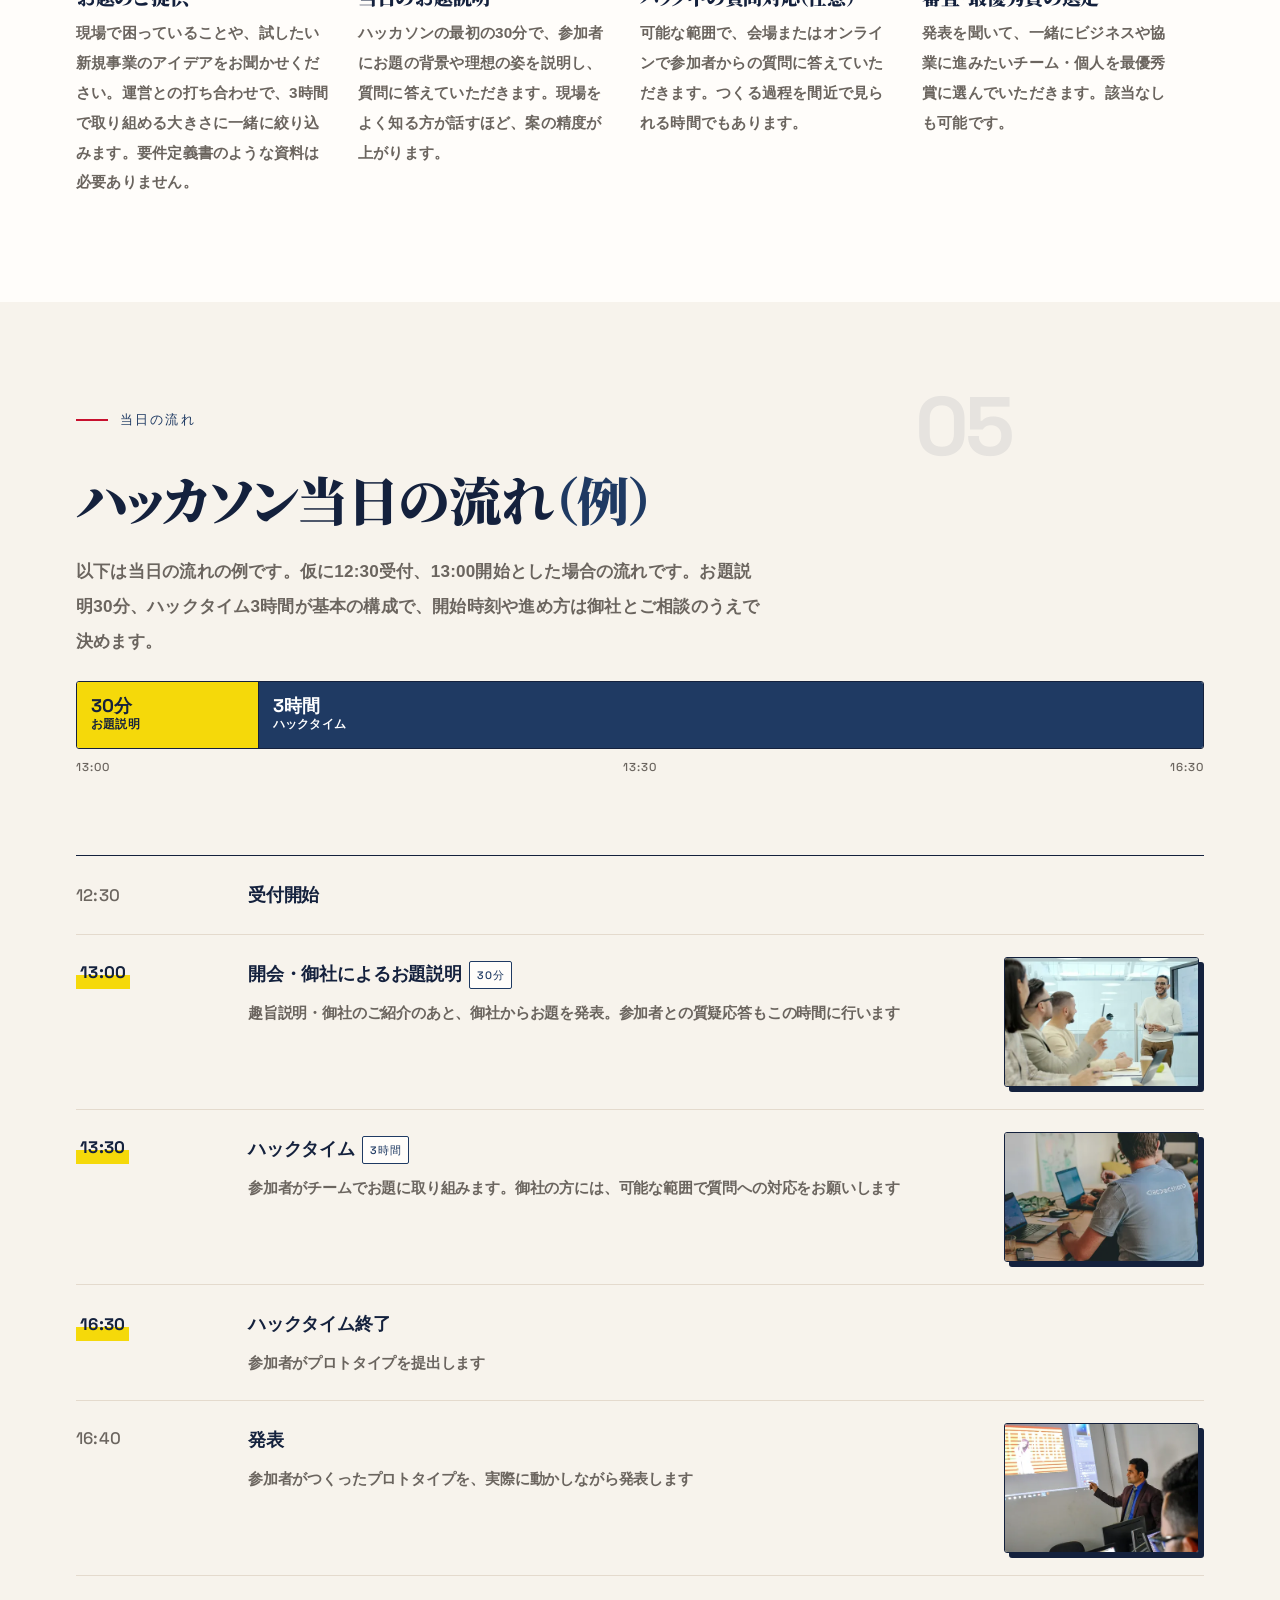
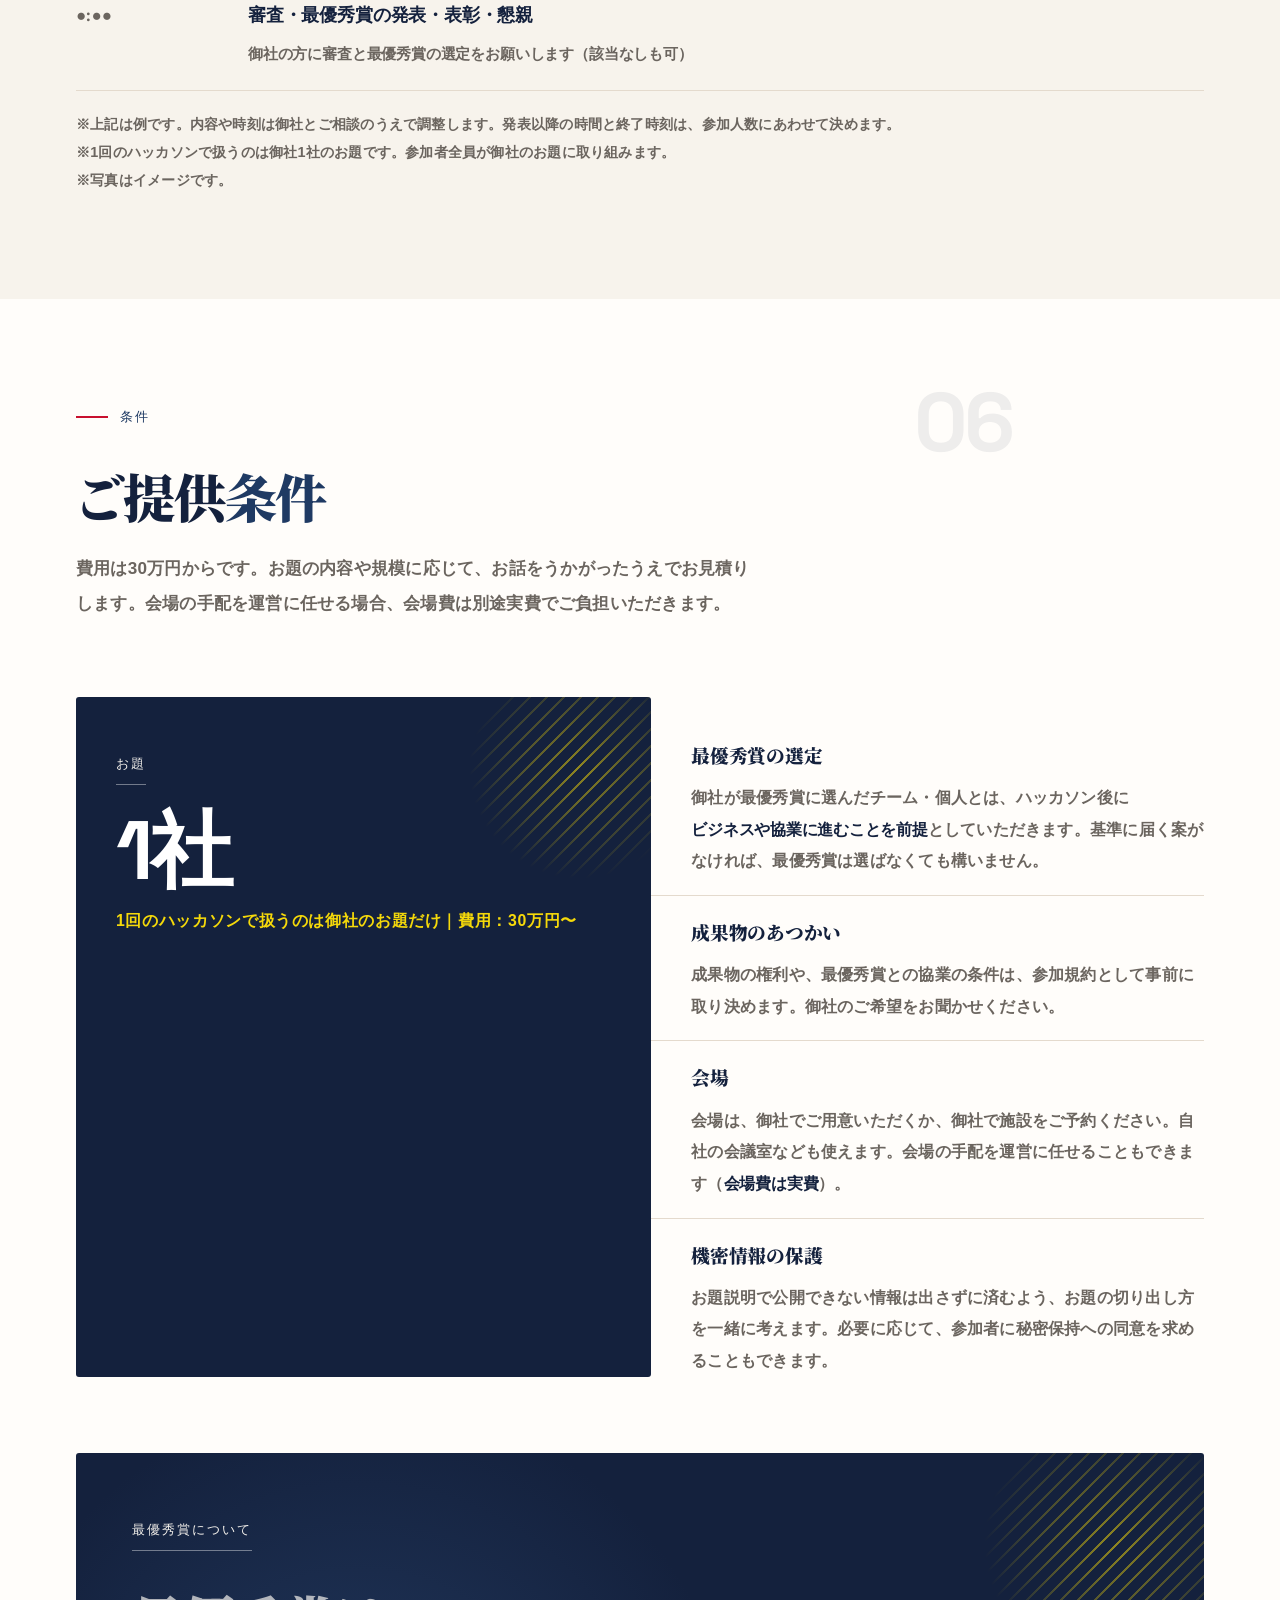
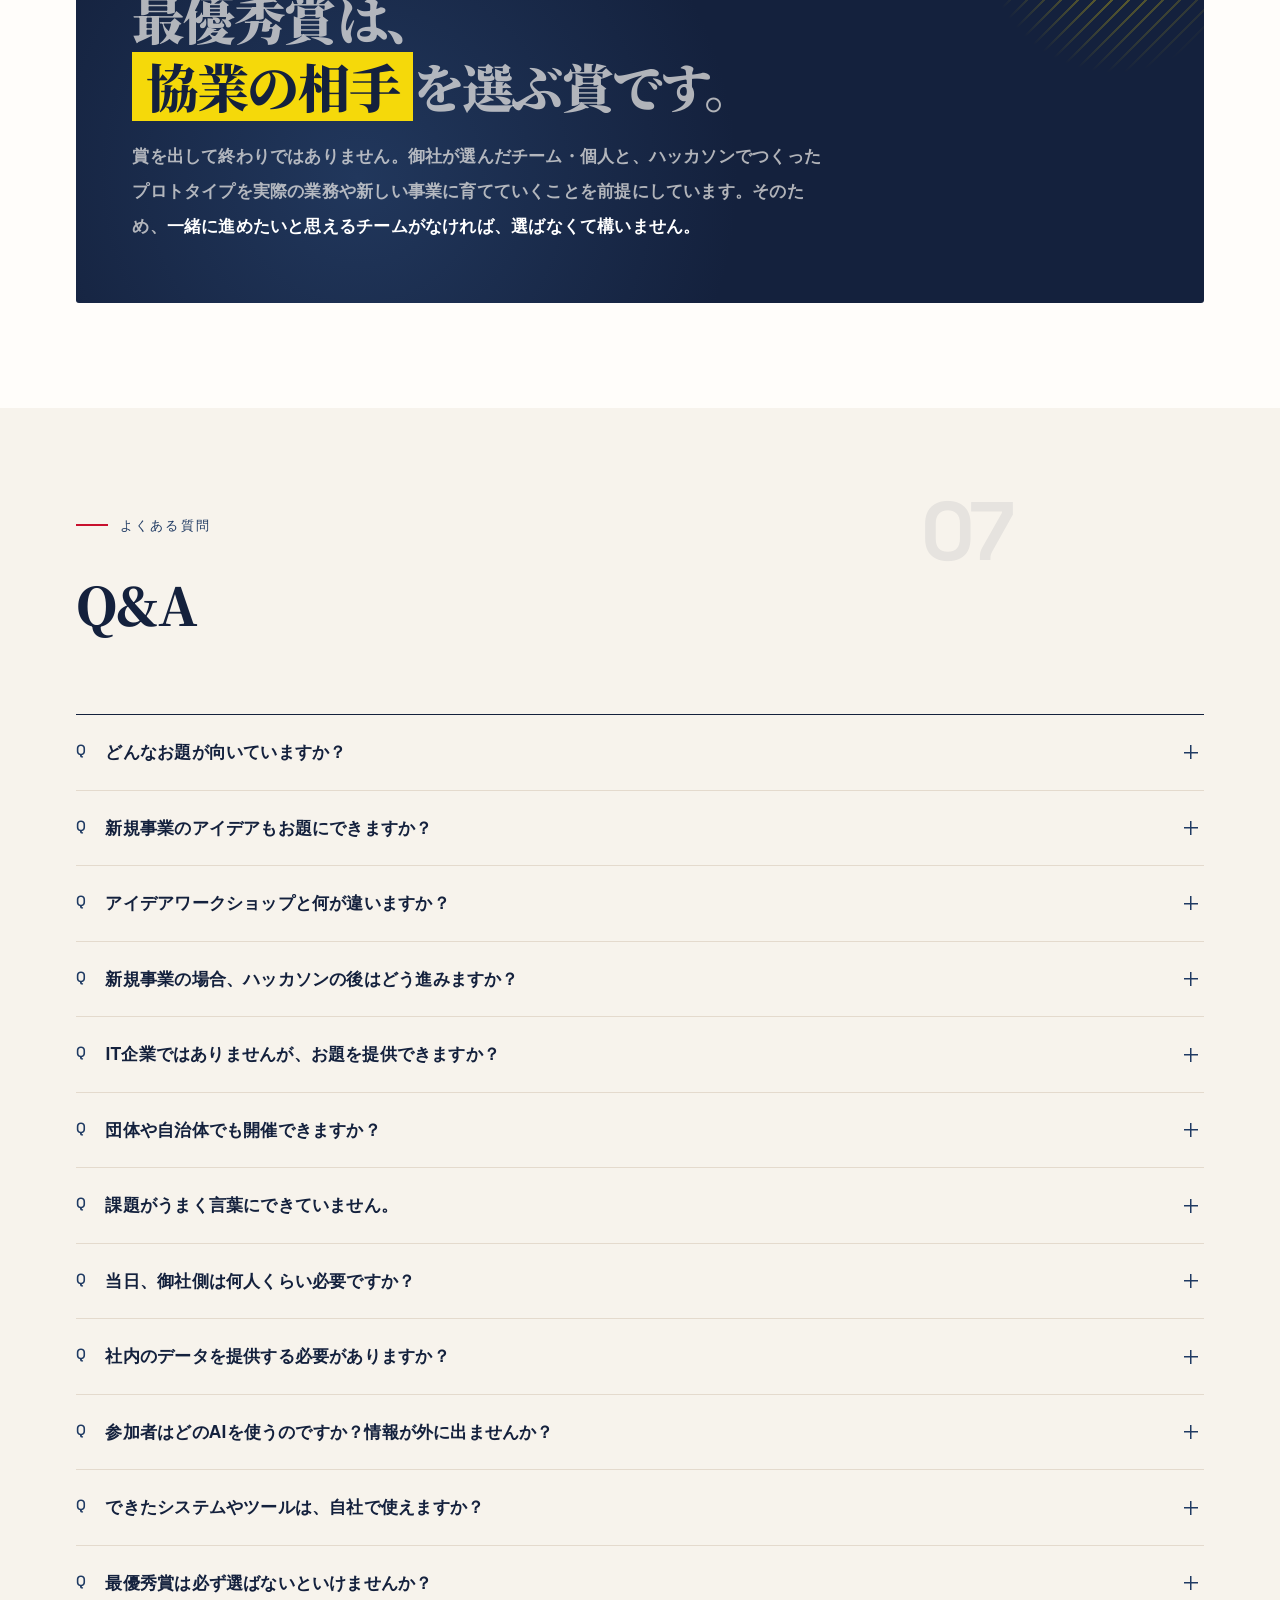
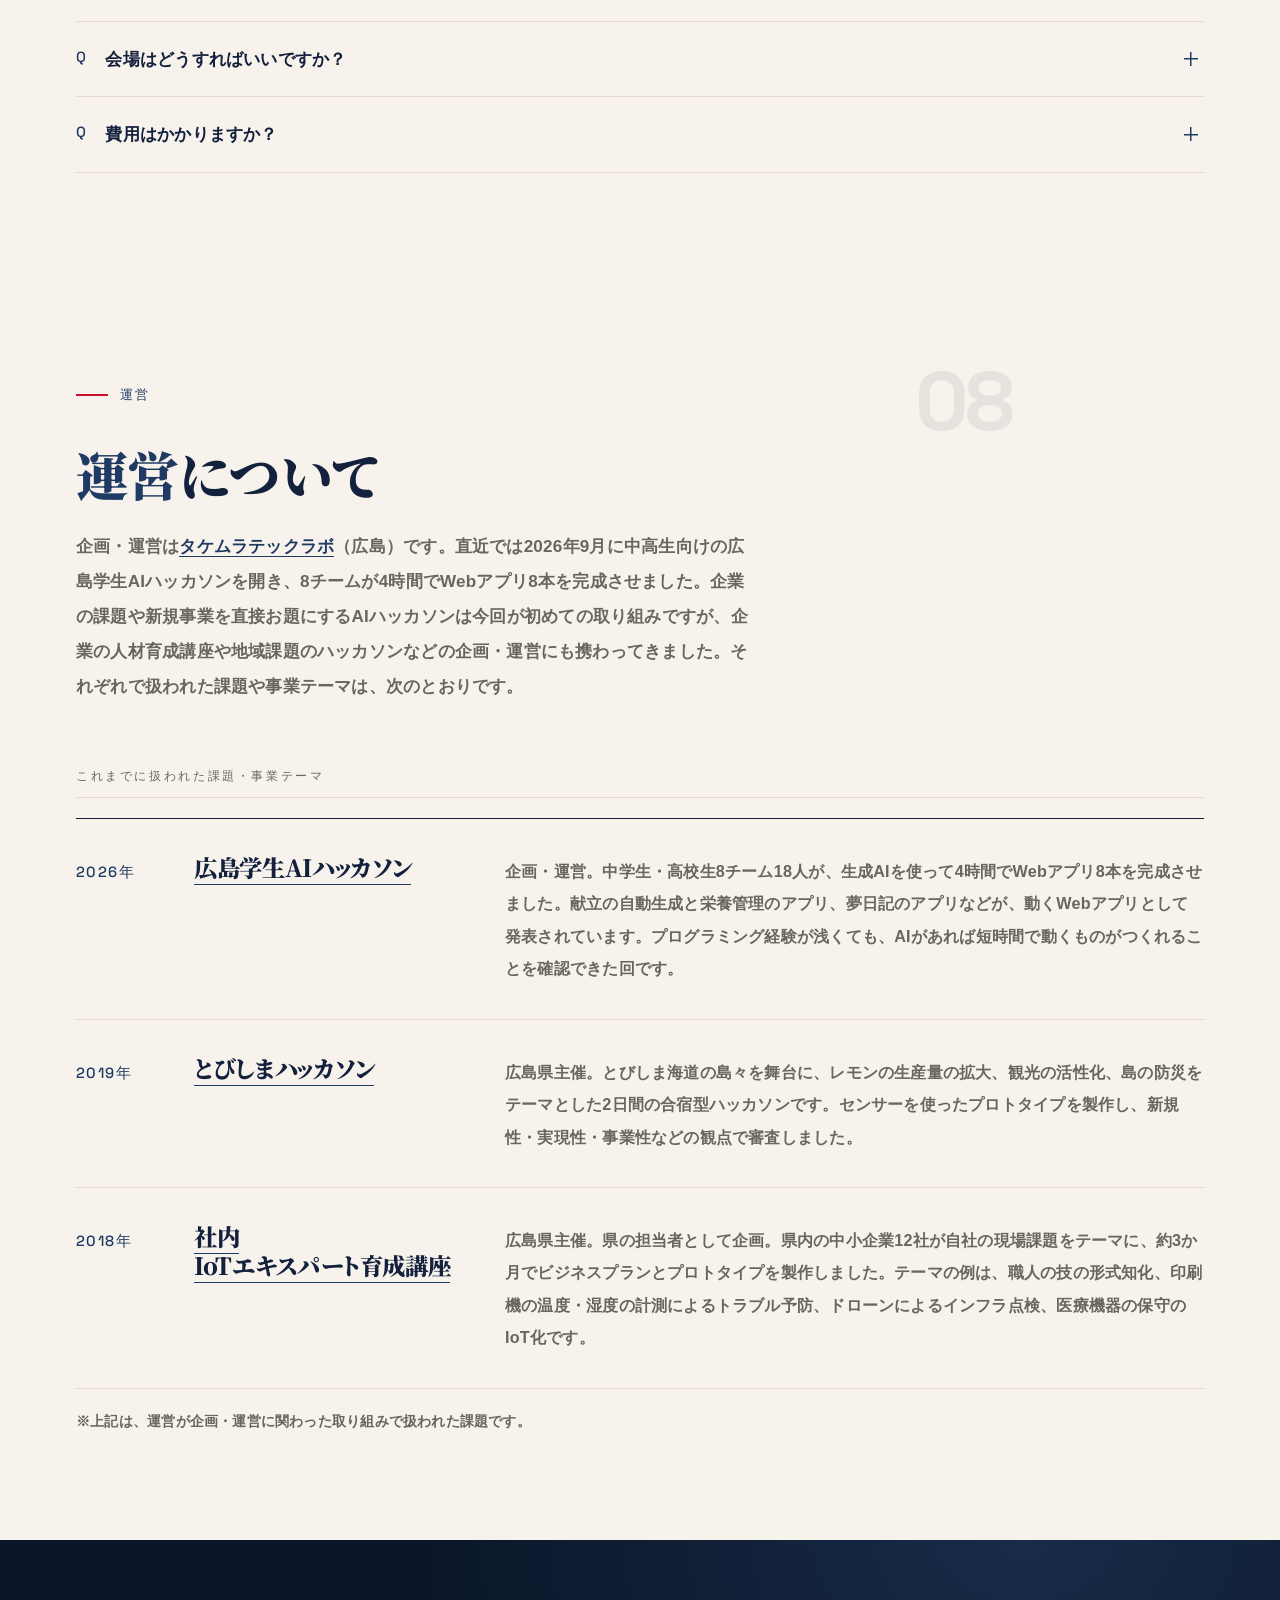
==== commit 575f35e7: "募集概要のセクションを削除 Co-Authored-By: Claude Opus 5.5 <noreply@anthropic.com>" ====
--- a/index.html
+++ b/index.html
@@ -258,9 +258,8 @@
         <li style="--i:4"><a href="#flow"><span class="no">05</span>当日の流れ</a></li>
         <li style="--i:5"><a href="#plan"><span class="no">06</span>ご提供条件</a></li>
         <li style="--i:6"><a href="#faq"><span class="no">07</span>Q&amp;A</a></li>
-        <li style="--i:7"><a href="#overview"><span class="no">08</span>募集概要</a></li>
-        <li style="--i:8"><a href="#organizer"><span class="no">09</span>運営について</a></li>
-        <li style="--i:9"><a href="#contact"><span class="no">10</span>お問い合わせ</a></li>
+        <li style="--i:7"><a href="#organizer"><span class="no">08</span>運営について</a></li>
+        <li style="--i:8"><a href="#contact"><span class="no">09</span>お問い合わせ</a></li>
       </ol>
     </nav>
     <div class="nav-foot wrap">
@@ -278,7 +277,6 @@
     <a href="#flow"><span class="t">当日の流れ</span><span class="d" aria-hidden="true"></span></a>
     <a href="#plan"><span class="t">ご提供条件</span><span class="d" aria-hidden="true"></span></a>
     <a href="#faq"><span class="t">Q&amp;A</span><span class="d" aria-hidden="true"></span></a>
-    <a href="#overview"><span class="t">募集概要</span><span class="d" aria-hidden="true"></span></a>
     <a href="#organizer"><span class="t">運営について</span><span class="d" aria-hidden="true"></span></a>
     <a href="#contact"><span class="t">お問い合わせ</span><span class="d" aria-hidden="true"></span></a>
   </nav>
@@ -784,34 +782,11 @@
     </div>
   </section>
 
-  <!-- ============ OVERVIEW ============ -->
-  <section id="overview">
+  <!-- ============ ORGANIZER ============ -->
+  <section class="alt" id="organizer">
     <div class="wrap">
       <div class="sec-head">
         <span class="ix" aria-hidden="true">08</span>
-        <span class="en">募集概要</span>
-        <h2>募集概要</h2>
-      </div>
-      <div class="ov">
-        <div class="ov-row"><div class="l">イベント名</div><div class="v">「御社名」課題解決AIハッカソン <small>例：株式会社●●産業 課題解決AIハッカソン</small></div></div>
-        <div class="ov-row"><div class="l">構成</div><div class="v">お題説明 30分 ＋ ハックタイム 3時間 ＋ 発表・審査</div></div>
-        <div class="ov-row"><div class="l">募集対象</div><div class="v">解決したい課題や、試したい新規事業のアイデアをお持ちの企業・団体・自治体 <small>業種・規模は問いません</small><small>このページでは、企業・団体・自治体をまとめて「御社」と表記しています</small></div></div>
-        <div class="ov-row"><div class="l">お題になるもの</div><div class="v">現場で繰り返し発生していて、いまは人の手で対応している業務／新しい商品・サービスの企画 <small>紙やExcelへの転記、問い合わせ対応、記録の集計、ノウハウの共有、新規事業のアイデアなど。3時間で動くものを試せる大きさに、打ち合わせで一緒に絞り込みます</small></div></div>
-        <div class="ov-row"><div class="l">開催形式</div><div class="v">1回につき1社 <small>参加者全員が御社のお題に取り組みます</small></div></div>
-        <div class="ov-row"><div class="l">御社にお願いすること</div><div class="v">お題（課題または新規事業のアイデア）のご提供、会場のご用意、当日のお題説明、審査・最優秀賞の選定 <small>最優秀賞に選んだチーム・個人とは、ビジネスや協業に進むことが前提です（該当なしも可）</small><small>ハックタイム中の質問対応は、可能な範囲でお願いします</small></div></div>
-        <div class="ov-row"><div class="l">参加者</div><div class="v">どなたでも参加可（参加費無料） <small>学生・社会人、エンジニア・非エンジニアを問いません。使うAI・ツールの制限はありません</small></div></div>
-        <div class="ov-row"><div class="l">費用</div><div class="v">30万円〜 <small>お題の内容や規模に応じて、お見積りします</small><small>会場の手配を運営に任せる場合、会場費は別途実費でご負担いただきます</small></div></div>
-        <div class="ov-row"><div class="l">申込締切</div><div class="v"><span class="tbd">●年●月●日</span></div></div>
-        <div class="ov-row"><div class="l">企画・運営</div><div class="v">タケムラテックラボ</div></div>
-      </div>
-    </div>
-  </section>
-
-  <!-- ============ ORGANIZER ============ -->
-  <section class="alt" id="organizer">
-    <div class="wrap">
-      <div class="sec-head">
-        <span class="ix" aria-hidden="true">09</span>
         <span class="en">運営</span>
         <h2><span class="em">運営</span>について</h2>
         <p>企画・運営は<a href="https://www.takemura-techlab.com/" target="_blank" rel="noopener">タケムラテックラボ</a>（広島）です。直近では2026年9月に中高生向けの広島学生AIハッカソンを開き、8チームが4時間でWebアプリ8本を完成させました。企業の課題や新規事業を直接お題にするAIハッカソンは今回が初めての取り組みですが、企業の人材育成講座や地域課題のハッカソンなどの企画・運営にも携わってきました。それぞれで扱われた課題や事業テーマは、次のとおりです。</p>
@@ -842,7 +817,7 @@
   <section id="contact">
     <div class="wrap">
       <div class="sec-head">
-        <span class="ix" aria-hidden="true">10</span>
+        <span class="ix" aria-hidden="true">09</span>
         <span class="en">お問い合わせ</span>
         <h2>まずは、<span class="em">課題やアイデア</span>をお聞かせください</h2>
         <p>うちの課題でもできるのか、新規事業のアイデアでも構わないのか、どれくらい手間がかかるのか。検討の前の段階で構いませんので、ご連絡ください。お申し込みは、ご説明を聞いていただいたあとで結構です。</p>
